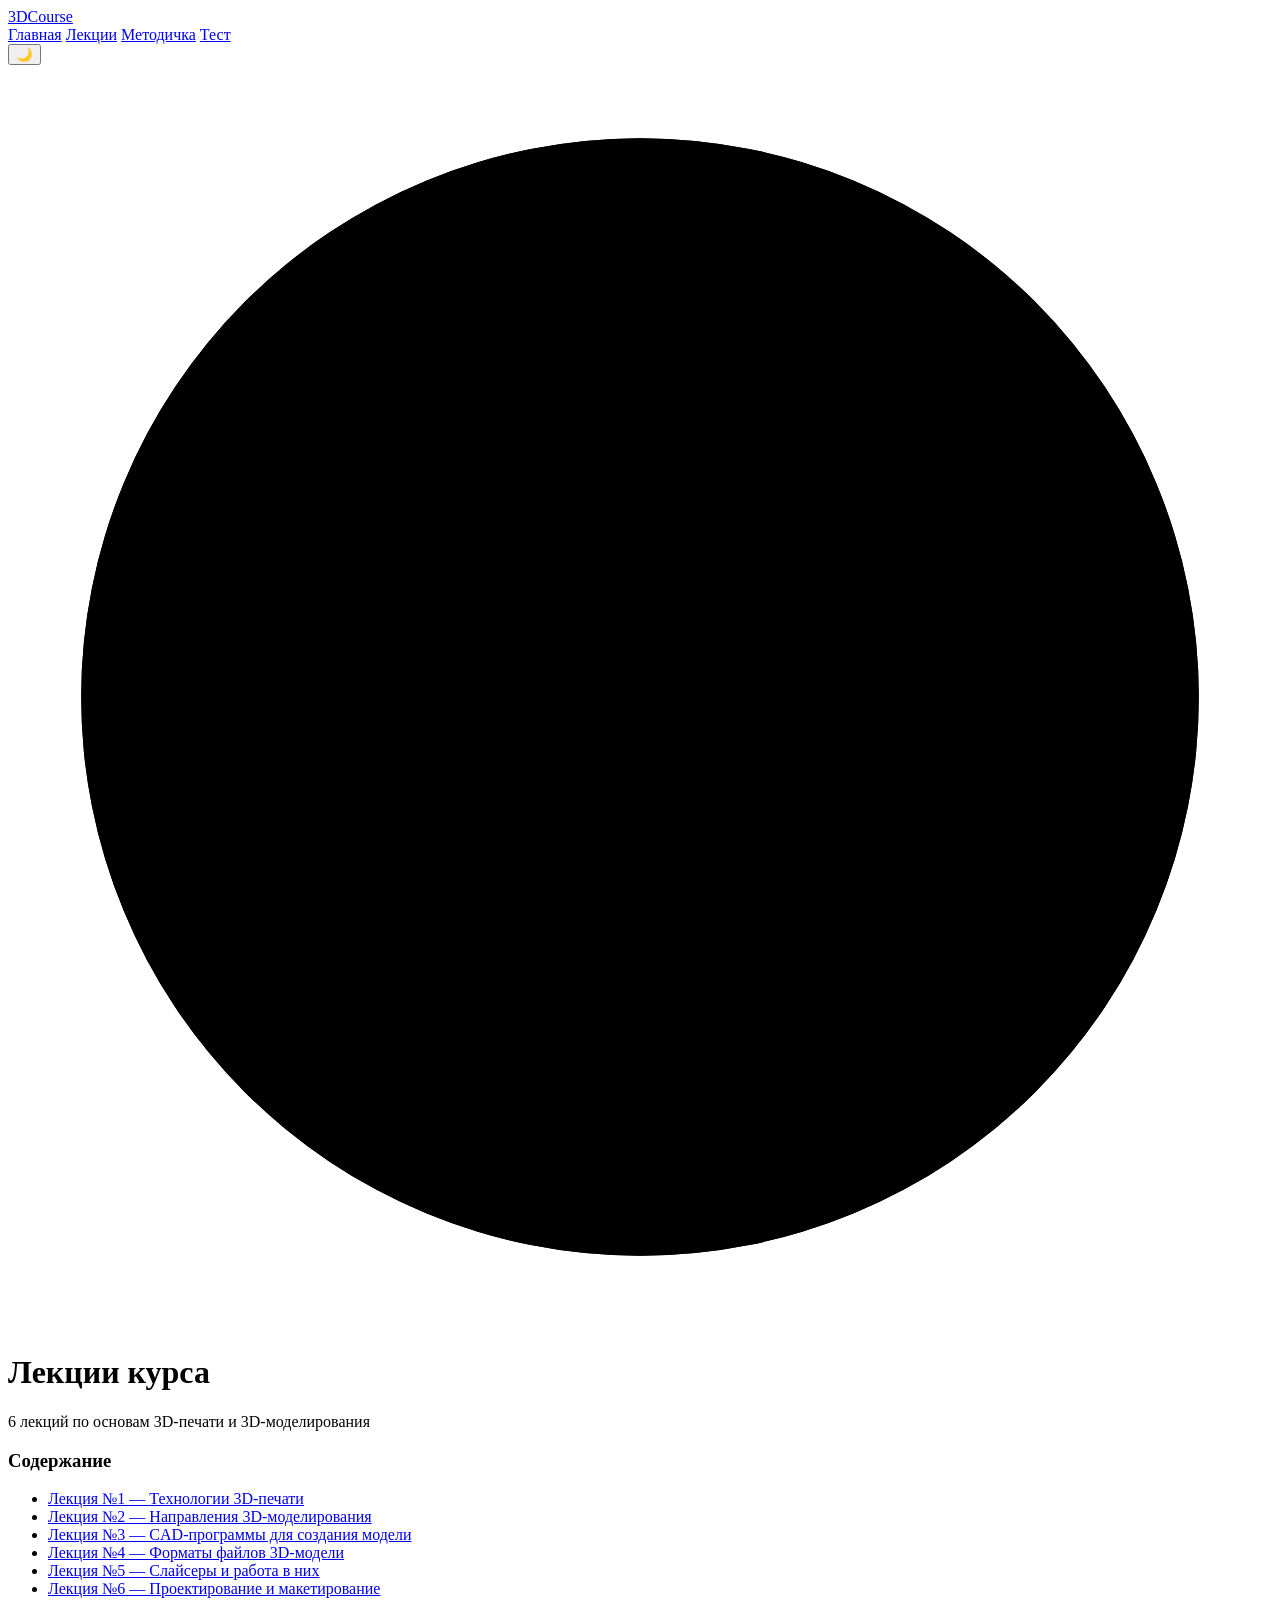
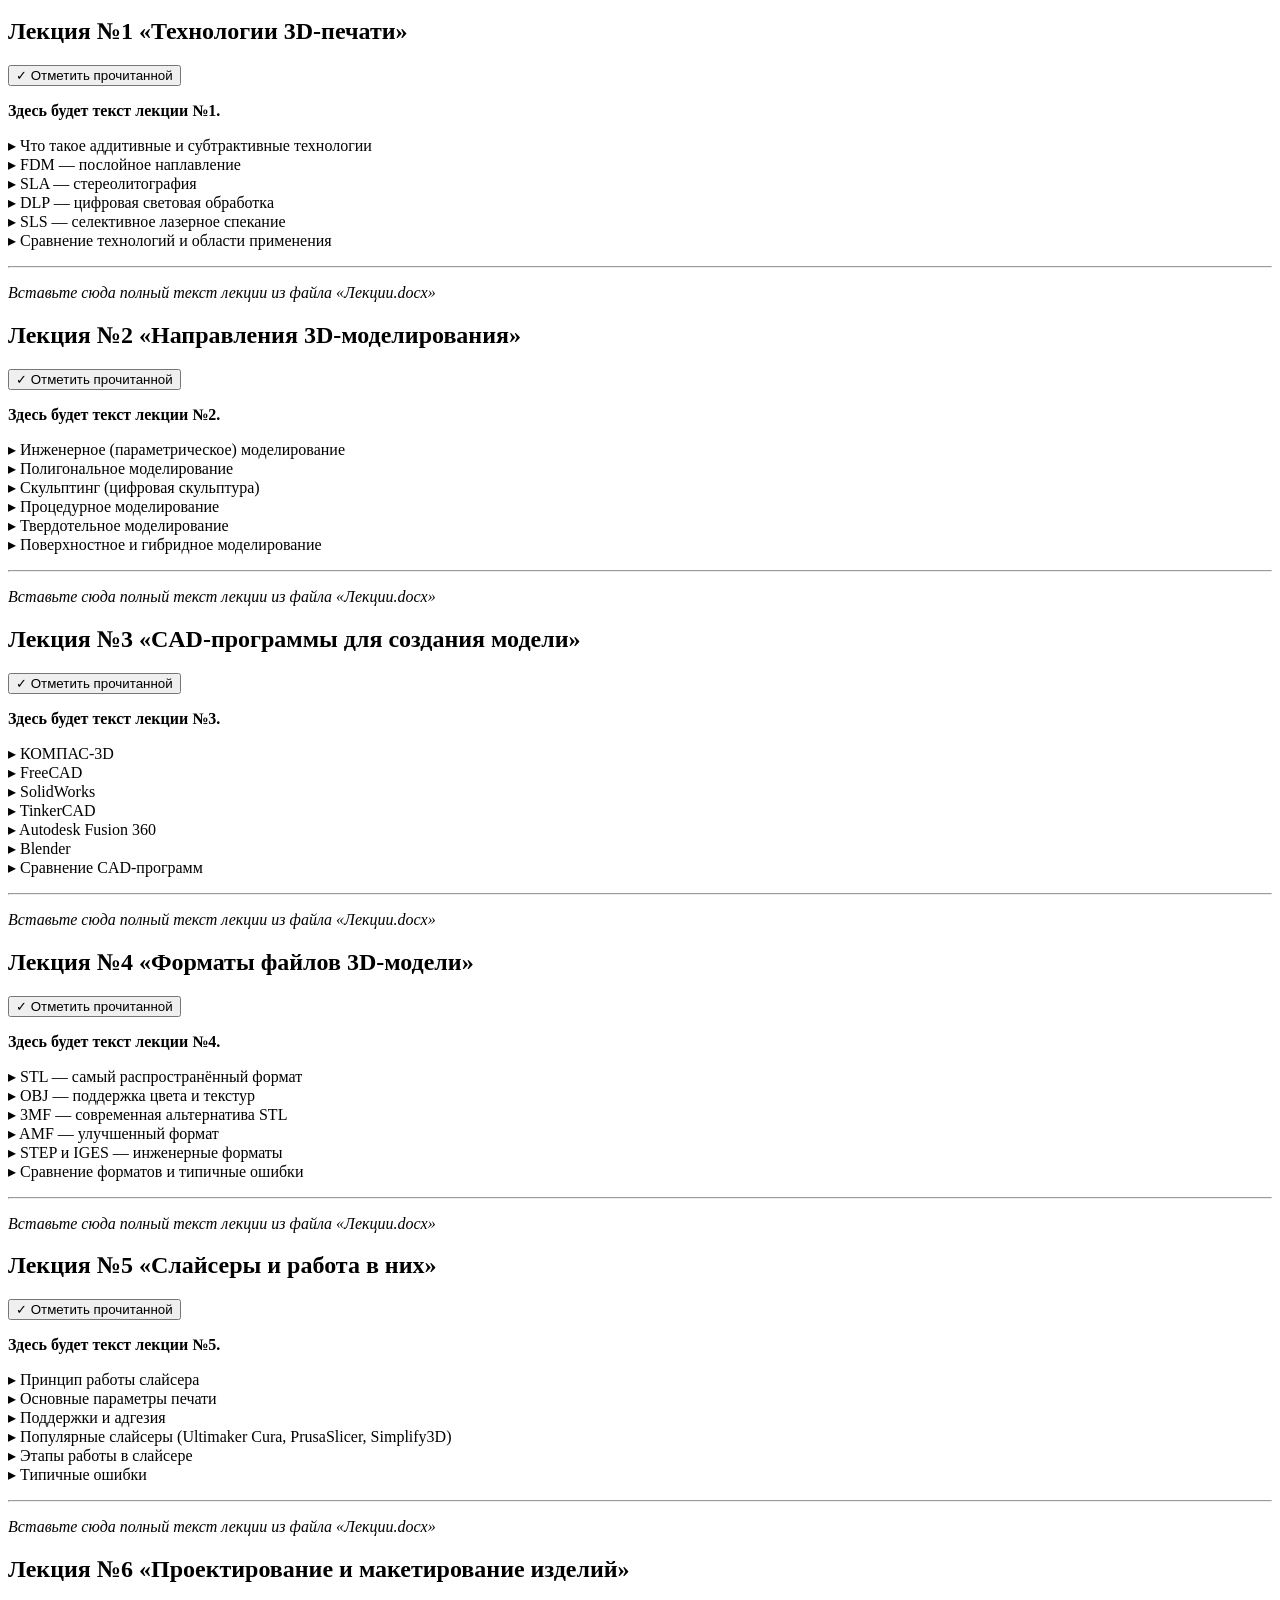
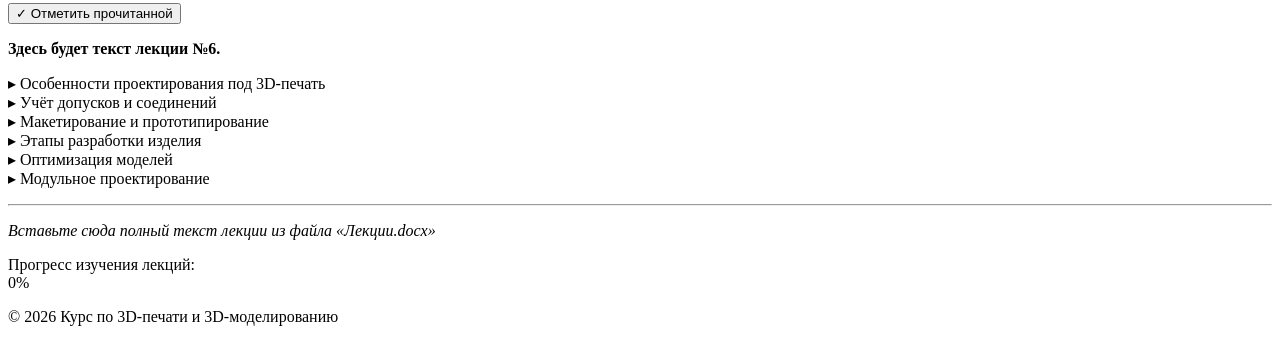
==== lectures.html @ c942a323 "Add files via upload" ====
<!DOCTYPE html>
<html lang="ru">
<head>
    <meta charset="UTF-8">
    <meta name="viewport" content="width=device-width, initial-scale=1.0">
    <title>Лекции | 3D-печать и моделирование</title>
    <link rel="stylesheet" href="css/style.css">
    <link href="https://fonts.googleapis.com/css2?family=Inter:opsz,wght@14..32,300;14..32,400;14..32,500;14..32,600;14..32,700&display=swap" rel="stylesheet">
</head>
<body>
    <nav class="navbar">
        <div class="nav-container">
            <a href="index.html" class="logo">3D<span>Course</span></a>
            <div class="nav-links">
                <a href="index.html">Главная</a>
                <a href="lectures.html" class="active">Лекции</a>
                <a href="methodology.html">Методичка</a>
                <a href="test.html">Тест</a>
            </div>
            <div class="nav-actions">
                <button class="theme-toggle" id="themeToggle">🌙</button>
                <div class="progress-circle" id="progressCircle" title="Прогресс курса">
                    <svg viewBox="0 0 36 36">
                        <path class="progress-bg" d="M18 2.0845 a 15.9155 15.9155 0 0 1 0 31.831 a 15.9155 15.9155 0 0 1 0 -31.831" />
                        <path class="progress-fill" id="progressFill" d="M18 2.0845 a 15.9155 15.9155 0 0 1 0 31.831 a 15.9155 15.9155 0 0 1 0 -31.831" />
                        <text id="progressText" x="18" y="20.5" text-anchor="middle">0%</text>
                    </svg>
                </div>
            </div>
        </div>
    </nav>

    <main>
        <div class="page-header">
            <h1>Лекции курса</h1>
            <p>6 лекций по основам 3D-печати и 3D-моделирования</p>
        </div>

        <div class="lectures-toc">
            <h3>Содержание</h3>
            <ul>
                <li><a href="#lecture1">Лекция №1 — Технологии 3D-печати</a></li>
                <li><a href="#lecture2">Лекция №2 — Направления 3D-моделирования</a></li>
                <li><a href="#lecture3">Лекция №3 — CAD-программы для создания модели</a></li>
                <li><a href="#lecture4">Лекция №4 — Форматы файлов 3D-модели</a></li>
                <li><a href="#lecture5">Лекция №5 — Слайсеры и работа в них</a></li>
                <li><a href="#lecture6">Лекция №6 — Проектирование и макетирование</a></li>
            </ul>
        </div>

        <div class="lectures-container">
            <!-- Лекция 1 -->
            <article id="lecture1" class="lecture-card" data-lecture="1">
                <div class="lecture-header">
                    <h2>Лекция №1 «Технологии 3D-печати»</h2>
                    <button class="mark-read-btn" data-lecture="1">✓ Отметить прочитанной</button>
                </div>
                <div class="lecture-content">
                    <div class="placeholder-content">
                        <p><strong>Здесь будет текст лекции №1.</strong></p>
                        <p>▸ Что такое аддитивные и субтрактивные технологии<br>
                        ▸ FDM — послойное наплавление<br>
                        ▸ SLA — стереолитография<br>
                        ▸ DLP — цифровая световая обработка<br>
                        ▸ SLS — селективное лазерное спекание<br>
                        ▸ Сравнение технологий и области применения</p>
                        <hr>
                        <p><em>Вставьте сюда полный текст лекции из файла «Лекции.docx»</em></p>
                    </div>
                </div>
            </article>

            <!-- Лекция 2 -->
            <article id="lecture2" class="lecture-card" data-lecture="2">
                <div class="lecture-header">
                    <h2>Лекция №2 «Направления 3D-моделирования»</h2>
                    <button class="mark-read-btn" data-lecture="2">✓ Отметить прочитанной</button>
                </div>
                <div class="lecture-content">
                    <div class="placeholder-content">
                        <p><strong>Здесь будет текст лекции №2.</strong></p>
                        <p>▸ Инженерное (параметрическое) моделирование<br>
                        ▸ Полигональное моделирование<br>
                        ▸ Скульптинг (цифровая скульптура)<br>
                        ▸ Процедурное моделирование<br>
                        ▸ Твердотельное моделирование<br>
                        ▸ Поверхностное и гибридное моделирование</p>
                        <hr>
                        <p><em>Вставьте сюда полный текст лекции из файла «Лекции.docx»</em></p>
                    </div>
                </div>
            </article>

            <!-- Лекция 3 -->
            <article id="lecture3" class="lecture-card" data-lecture="3">
                <div class="lecture-header">
                    <h2>Лекция №3 «CAD-программы для создания модели»</h2>
                    <button class="mark-read-btn" data-lecture="3">✓ Отметить прочитанной</button>
                </div>
                <div class="lecture-content">
                    <div class="placeholder-content">
                        <p><strong>Здесь будет текст лекции №3.</strong></p>
                        <p>▸ КОМПАС-3D<br>
                        ▸ FreeCAD<br>
                        ▸ SolidWorks<br>
                        ▸ TinkerCAD<br>
                        ▸ Autodesk Fusion 360<br>
                        ▸ Blender<br>
                        ▸ Сравнение CAD-программ</p>
                        <hr>
                        <p><em>Вставьте сюда полный текст лекции из файла «Лекции.docx»</em></p>
                    </div>
                </div>
            </article>

            <!-- Лекция 4 -->
            <article id="lecture4" class="lecture-card" data-lecture="4">
                <div class="lecture-header">
                    <h2>Лекция №4 «Форматы файлов 3D-модели»</h2>
                    <button class="mark-read-btn" data-lecture="4">✓ Отметить прочитанной</button>
                </div>
                <div class="lecture-content">
                    <div class="placeholder-content">
                        <p><strong>Здесь будет текст лекции №4.</strong></p>
                        <p>▸ STL — самый распространённый формат<br>
                        ▸ OBJ — поддержка цвета и текстур<br>
                        ▸ 3MF — современная альтернатива STL<br>
                        ▸ AMF — улучшенный формат<br>
                        ▸ STEP и IGES — инженерные форматы<br>
                        ▸ Сравнение форматов и типичные ошибки</p>
                        <hr>
                        <p><em>Вставьте сюда полный текст лекции из файла «Лекции.docx»</em></p>
                    </div>
                </div>
            </article>

            <!-- Лекция 5 -->
            <article id="lecture5" class="lecture-card" data-lecture="5">
                <div class="lecture-header">
                    <h2>Лекция №5 «Слайсеры и работа в них»</h2>
                    <button class="mark-read-btn" data-lecture="5">✓ Отметить прочитанной</button>
                </div>
                <div class="lecture-content">
                    <div class="placeholder-content">
                        <p><strong>Здесь будет текст лекции №5.</strong></p>
                        <p>▸ Принцип работы слайсера<br>
                        ▸ Основные параметры печати<br>
                        ▸ Поддержки и адгезия<br>
                        ▸ Популярные слайсеры (Ultimaker Cura, PrusaSlicer, Simplify3D)<br>
                        ▸ Этапы работы в слайсере<br>
                        ▸ Типичные ошибки</p>
                        <hr>
                        <p><em>Вставьте сюда полный текст лекции из файла «Лекции.docx»</em></p>
                    </div>
                </div>
            </article>

            <!-- Лекция 6 -->
            <article id="lecture6" class="lecture-card" data-lecture="6">
                <div class="lecture-header">
                    <h2>Лекция №6 «Проектирование и макетирование изделий»</h2>
                    <button class="mark-read-btn" data-lecture="6">✓ Отметить прочитанной</button>
                </div>
                <div class="lecture-content">
                    <div class="placeholder-content">
                        <p><strong>Здесь будет текст лекции №6.</strong></p>
                        <p>▸ Особенности проектирования под 3D-печать<br>
                        ▸ Учёт допусков и соединений<br>
                        ▸ Макетирование и прототипирование<br>
                        ▸ Этапы разработки изделия<br>
                        ▸ Оптимизация моделей<br>
                        ▸ Модульное проектирование</p>
                        <hr>
                        <p><em>Вставьте сюда полный текст лекции из файла «Лекции.docx»</em></p>
                    </div>
                </div>
            </article>
        </div>

        <div class="progress-bar-container">
            <div class="progress-bar-label">Прогресс изучения лекций:</div>
            <div class="progress-bar">
                <div class="progress-bar-fill" id="lecturesProgressFill"></div>
            </div>
            <div class="progress-bar-percent" id="lecturesProgressPercent">0%</div>
        </div>
    </main>

    <footer>
        <p>© 2026 Курс по 3D-печати и 3D-моделированию</p>
    </footer>

    <script src="data/course-data.js"></script>
    <script src="js/main.js"></script>
</body>
</html>
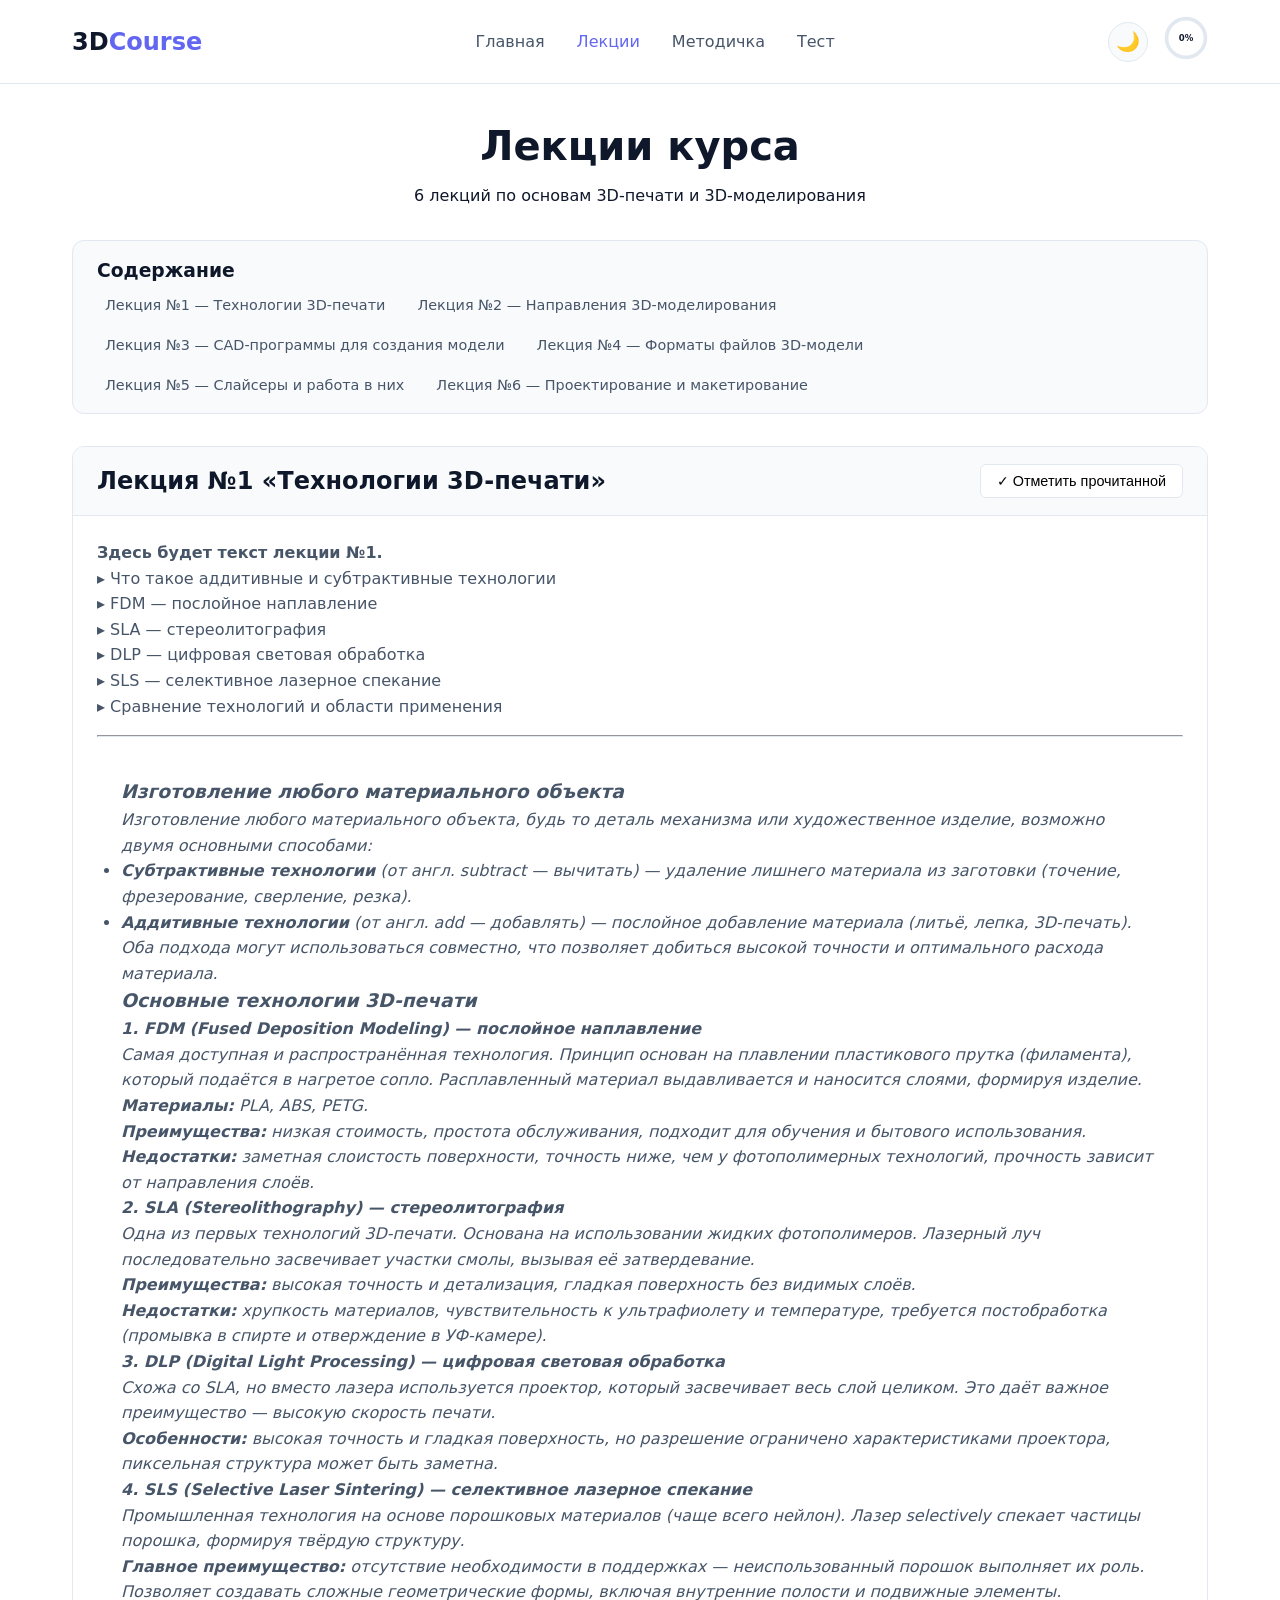
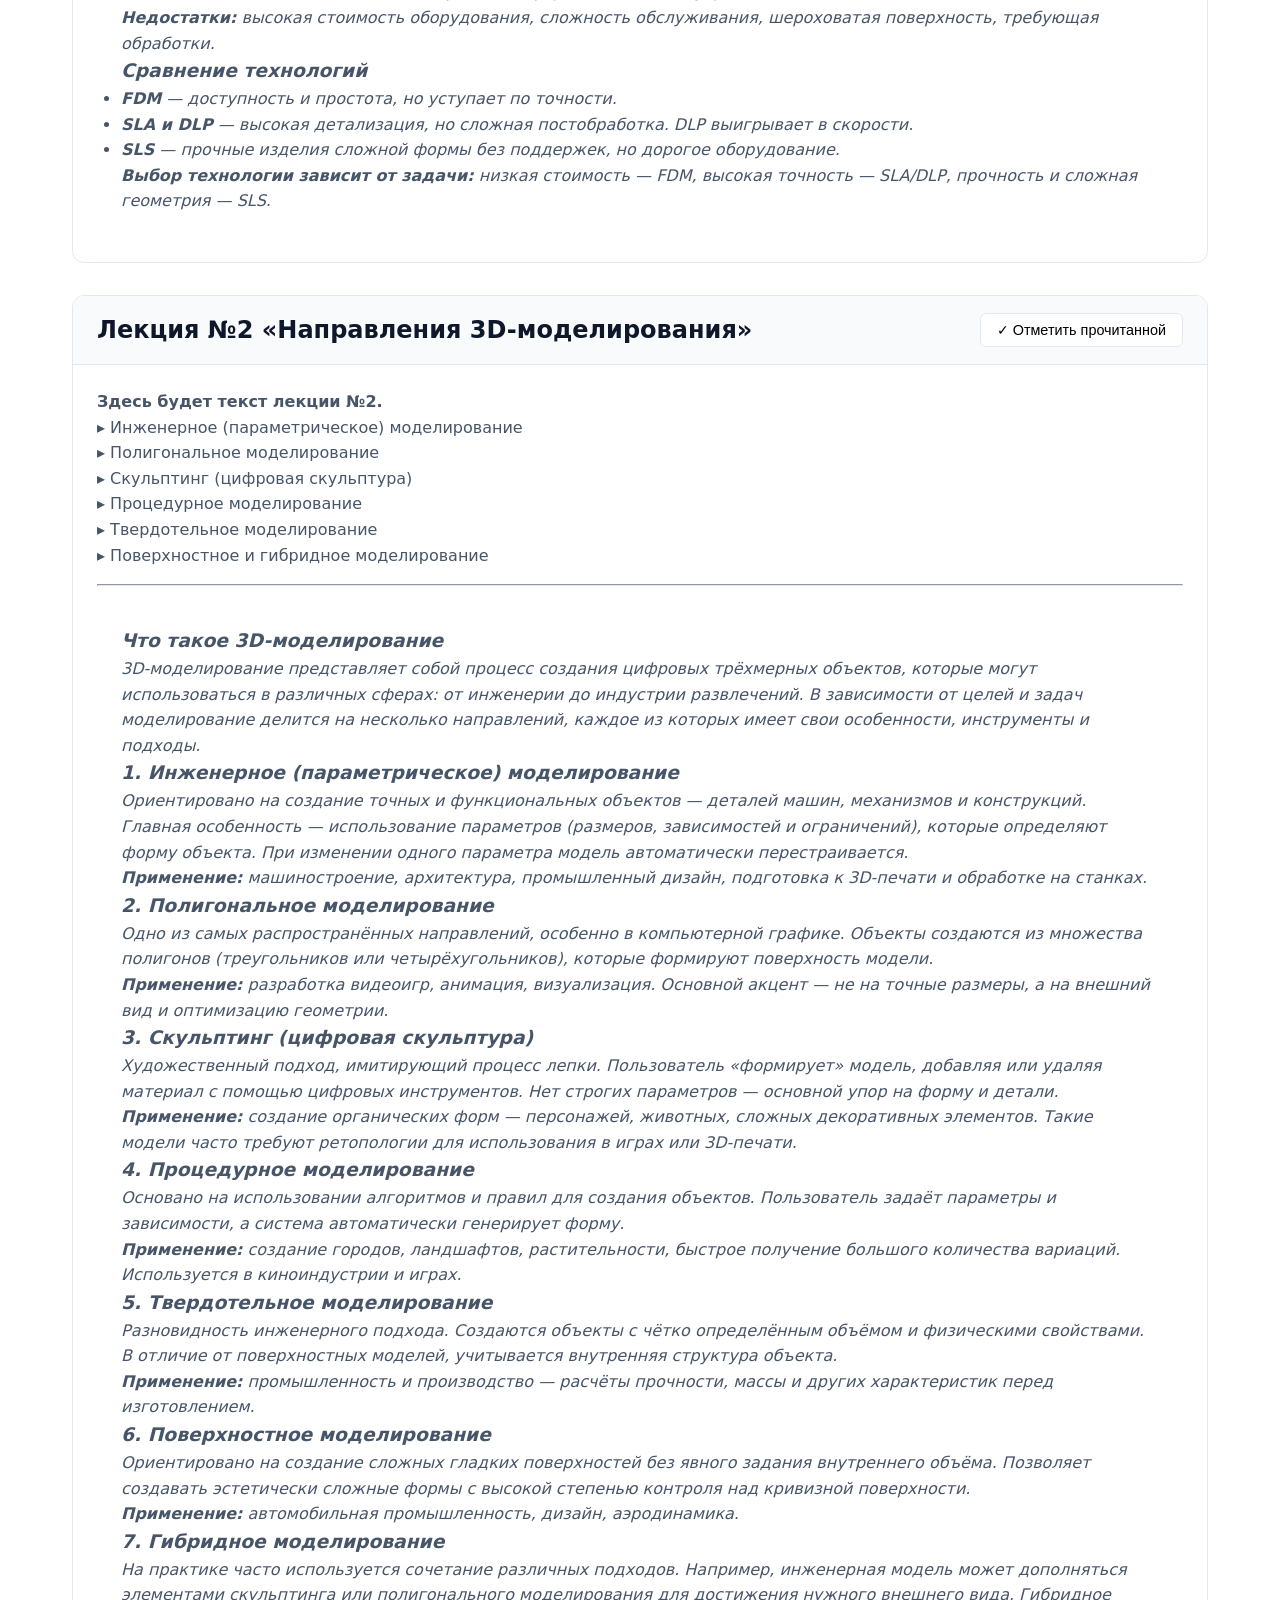
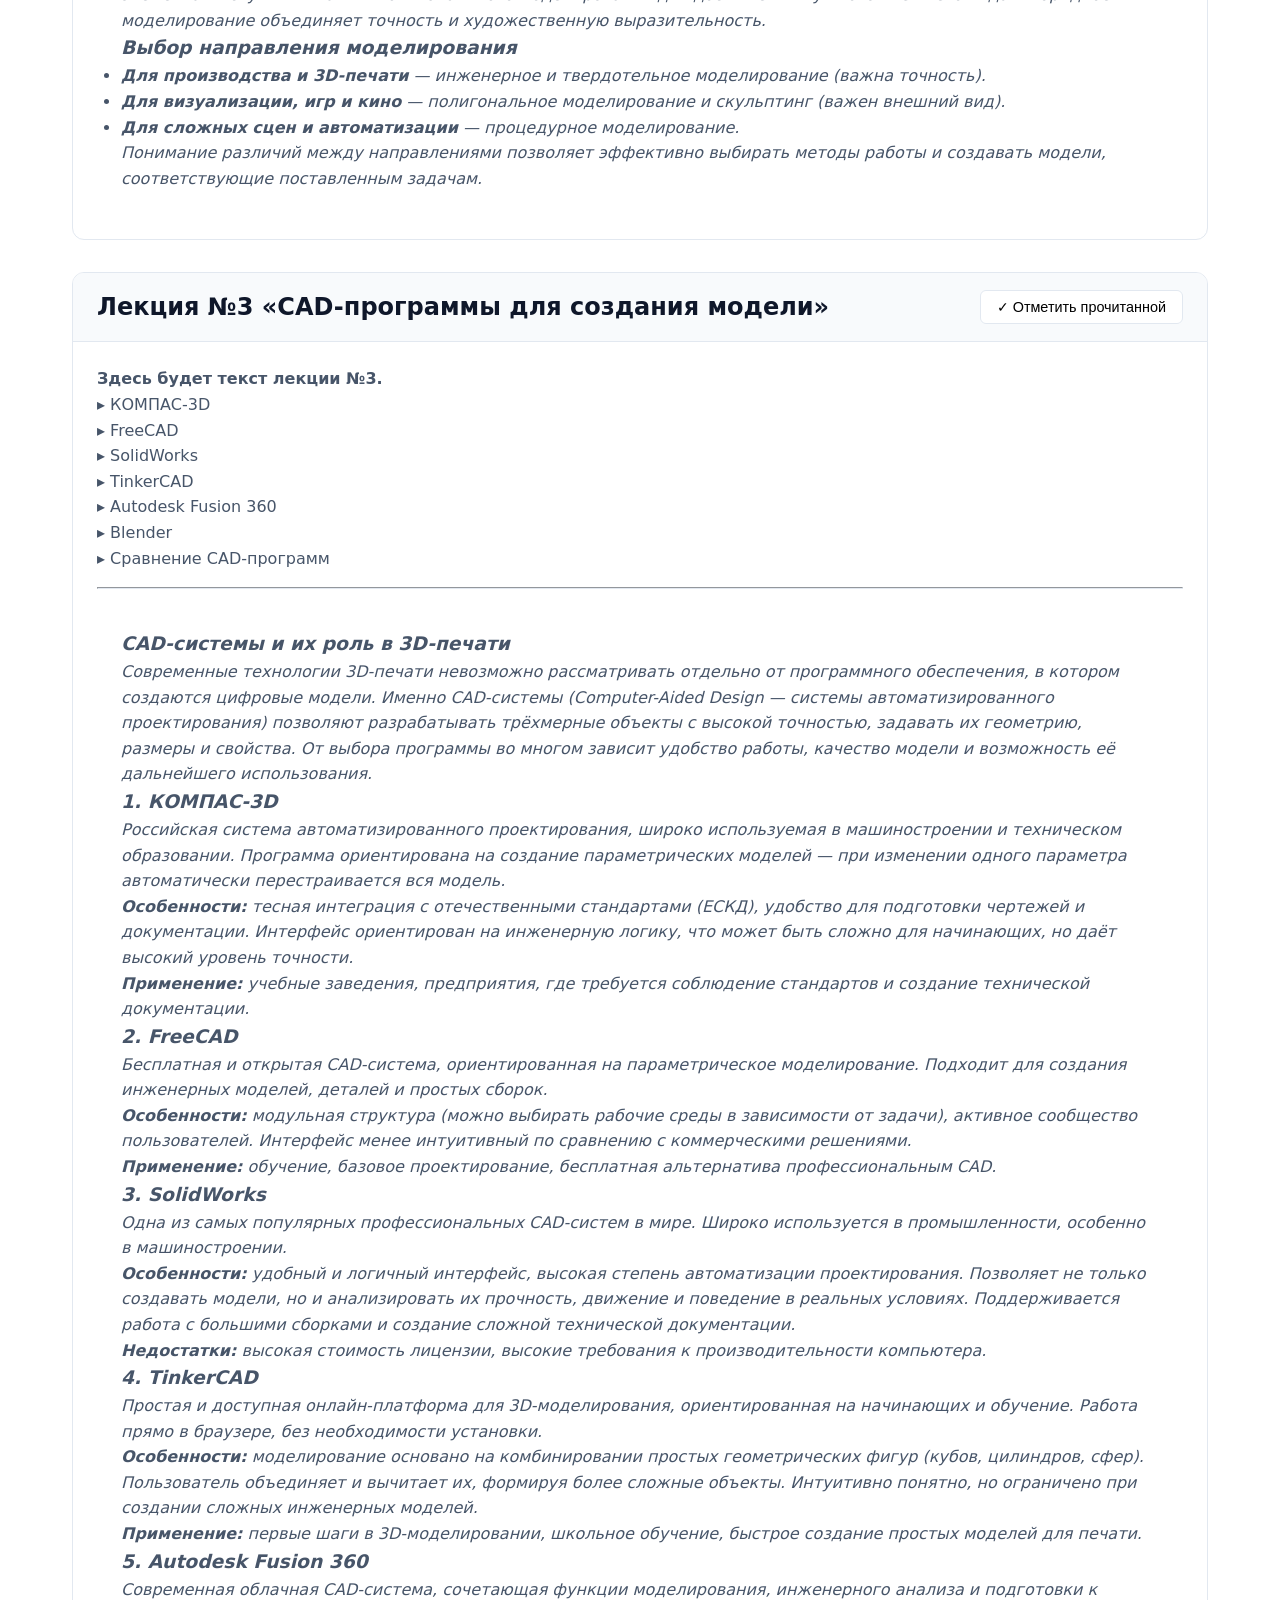
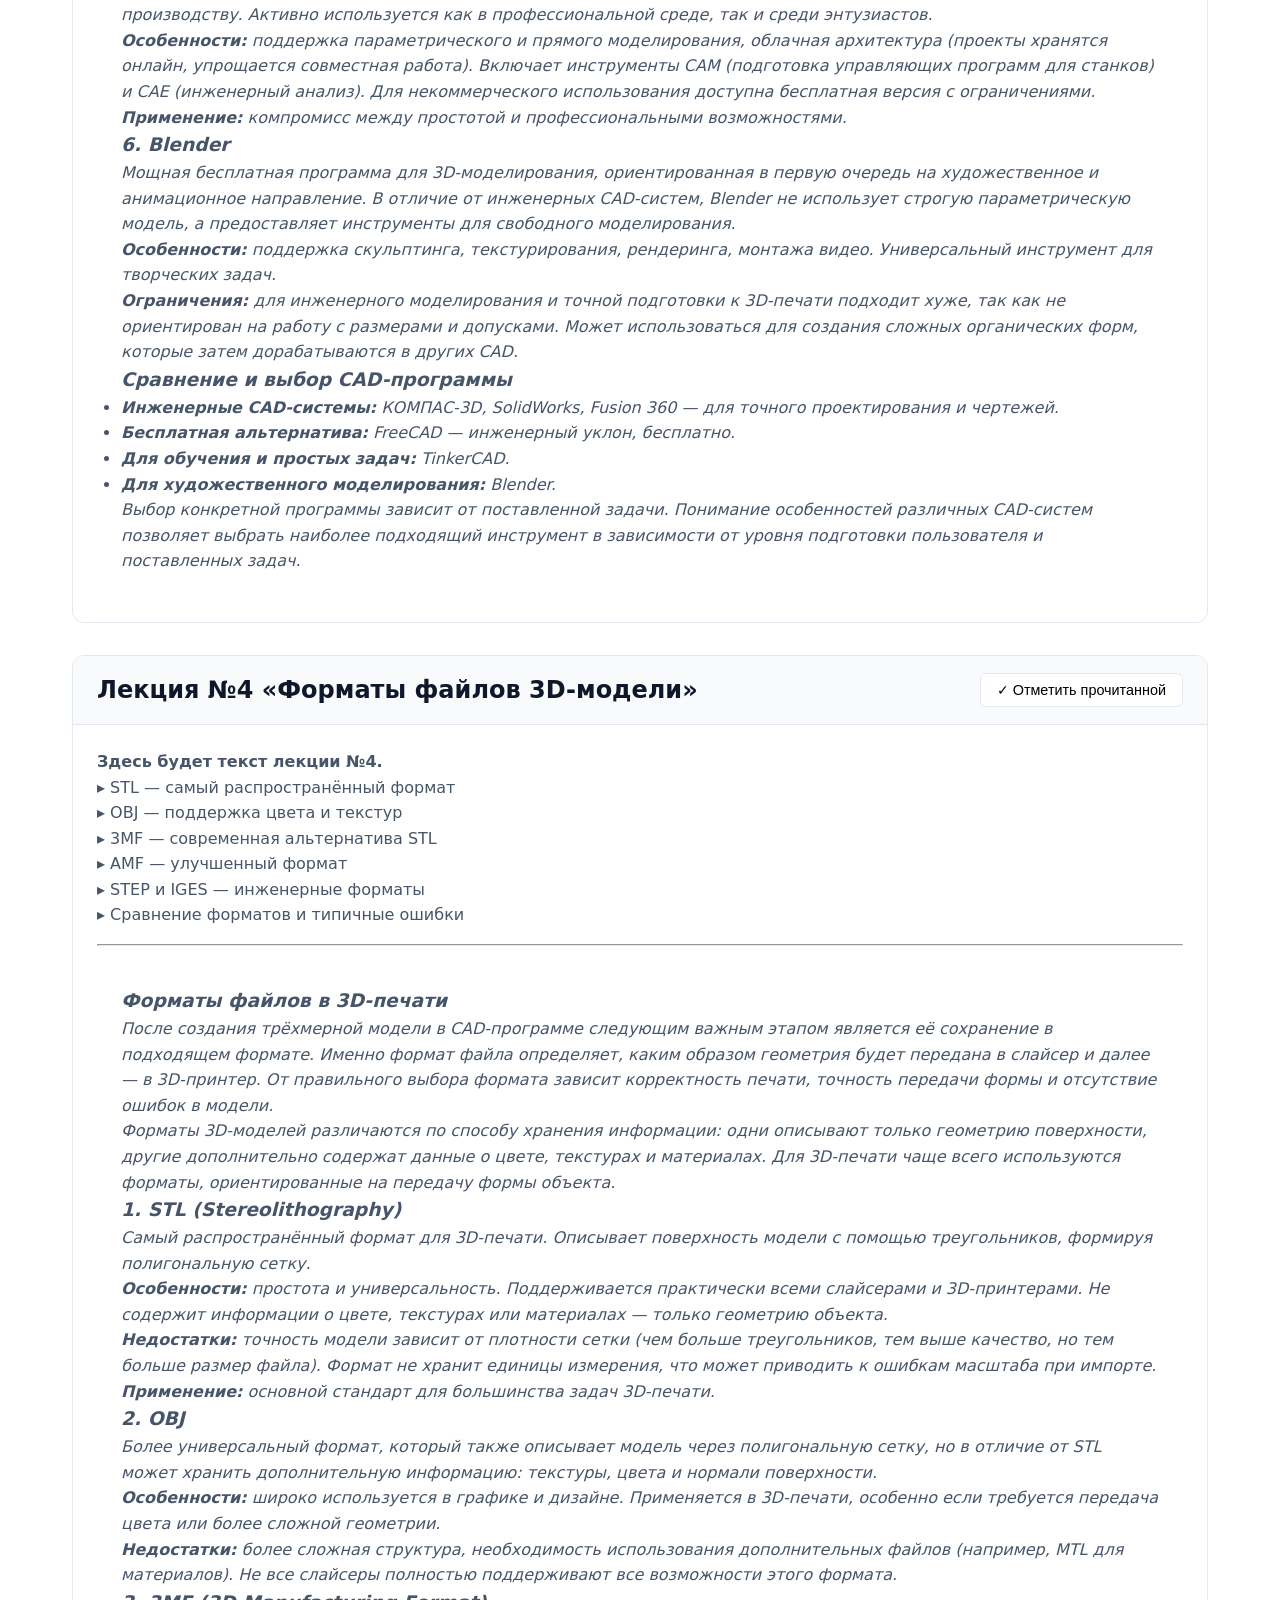
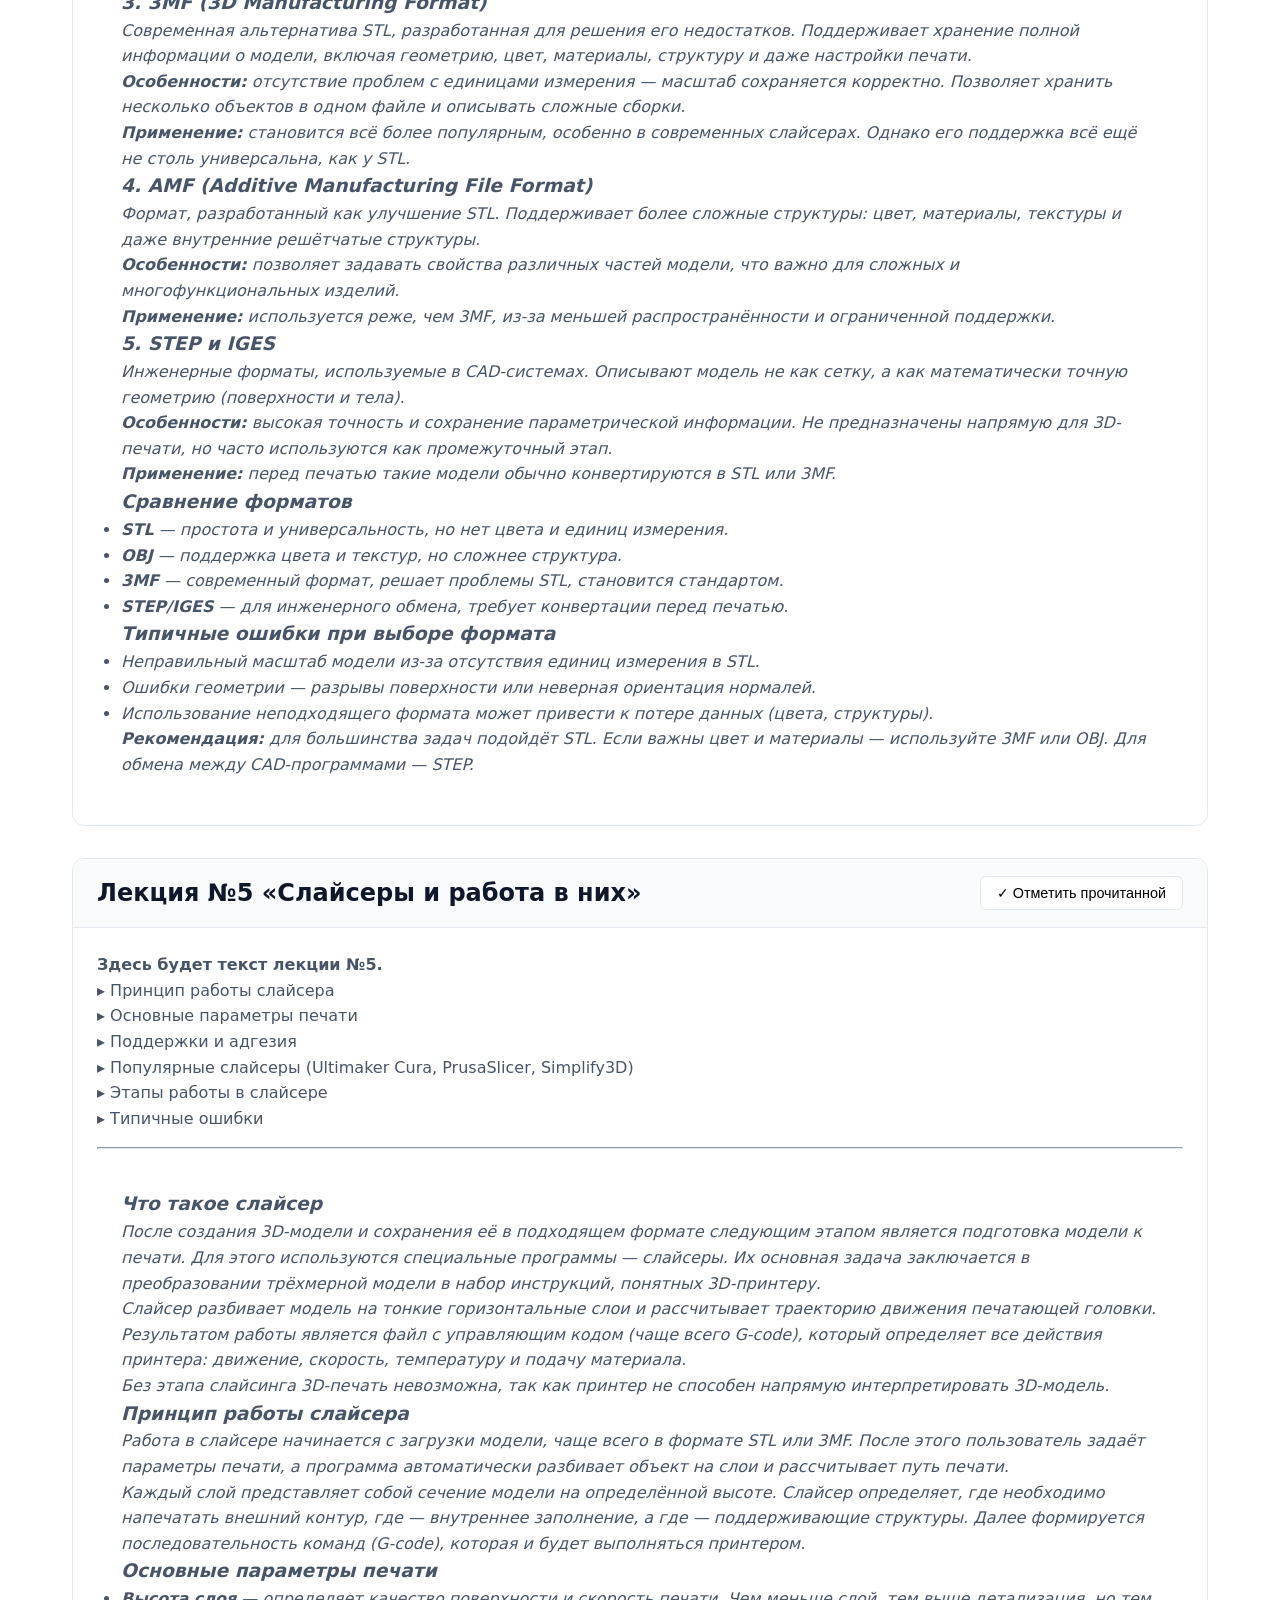
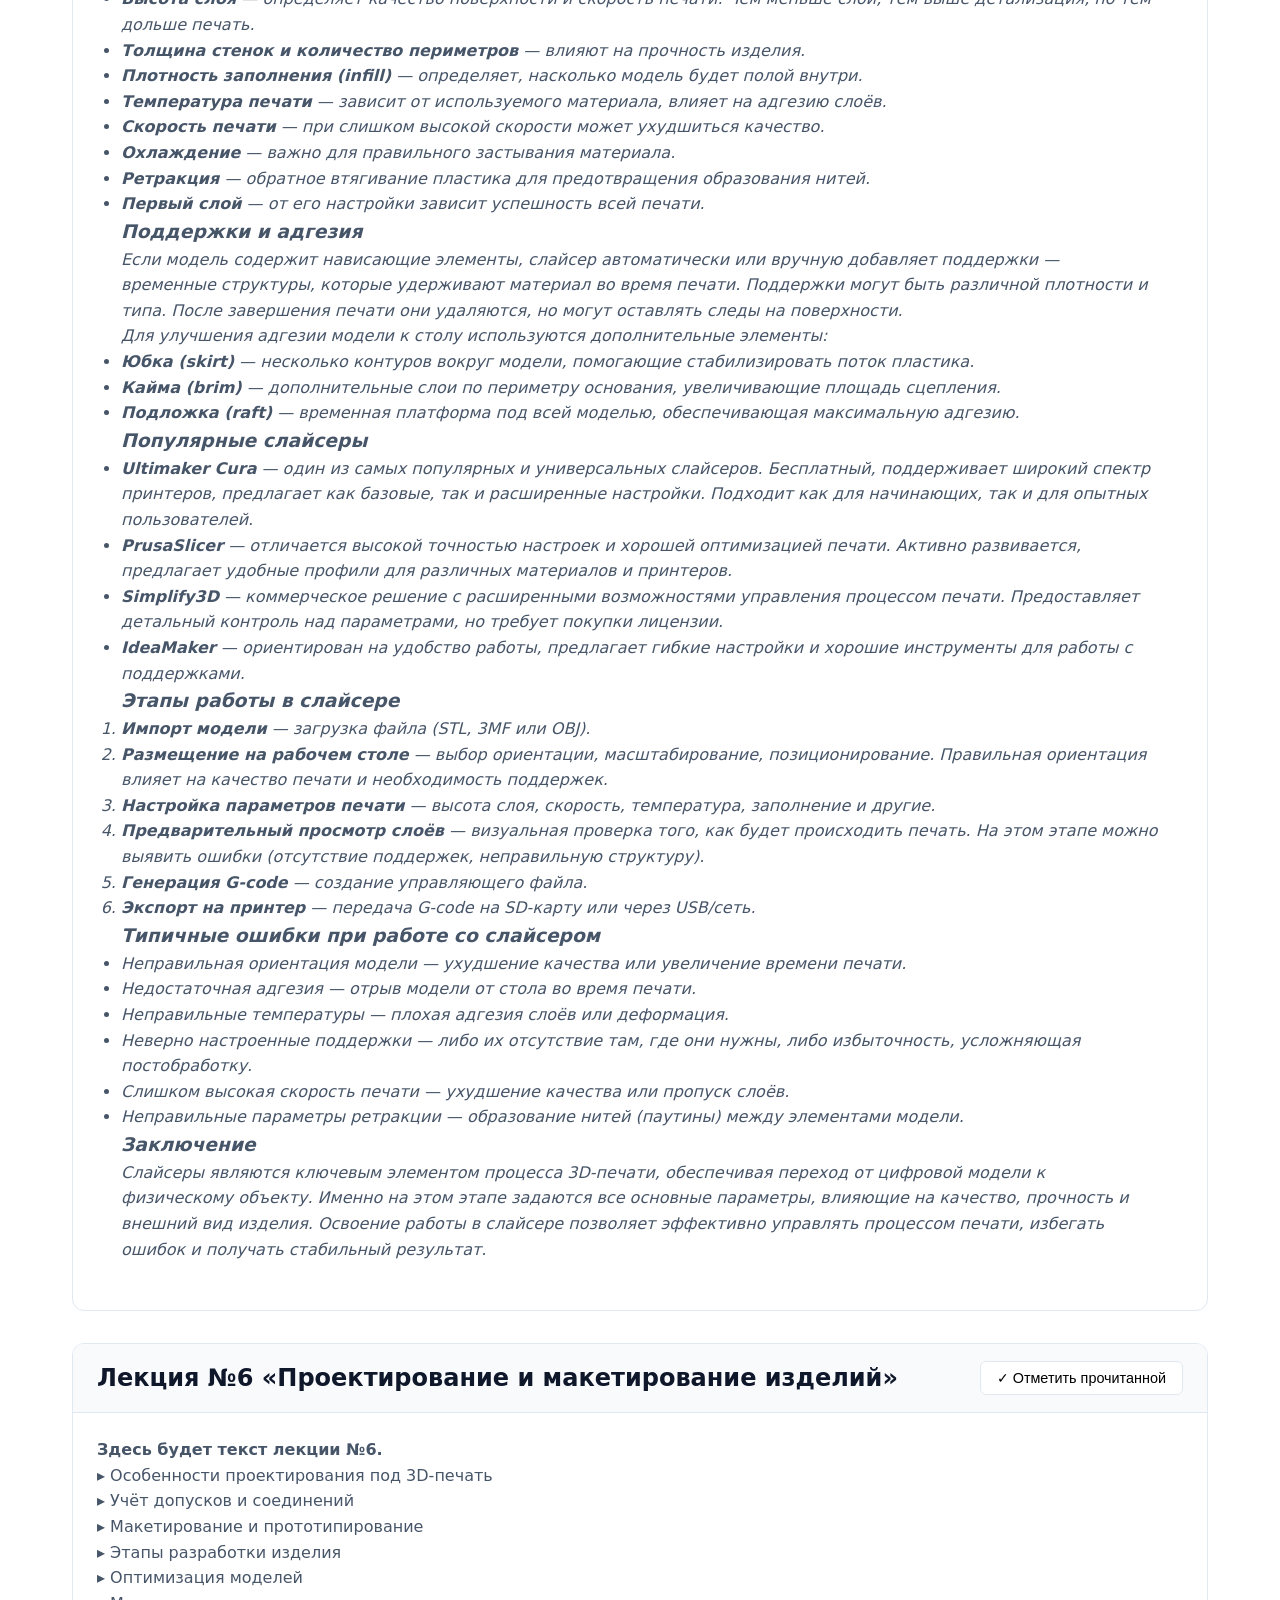
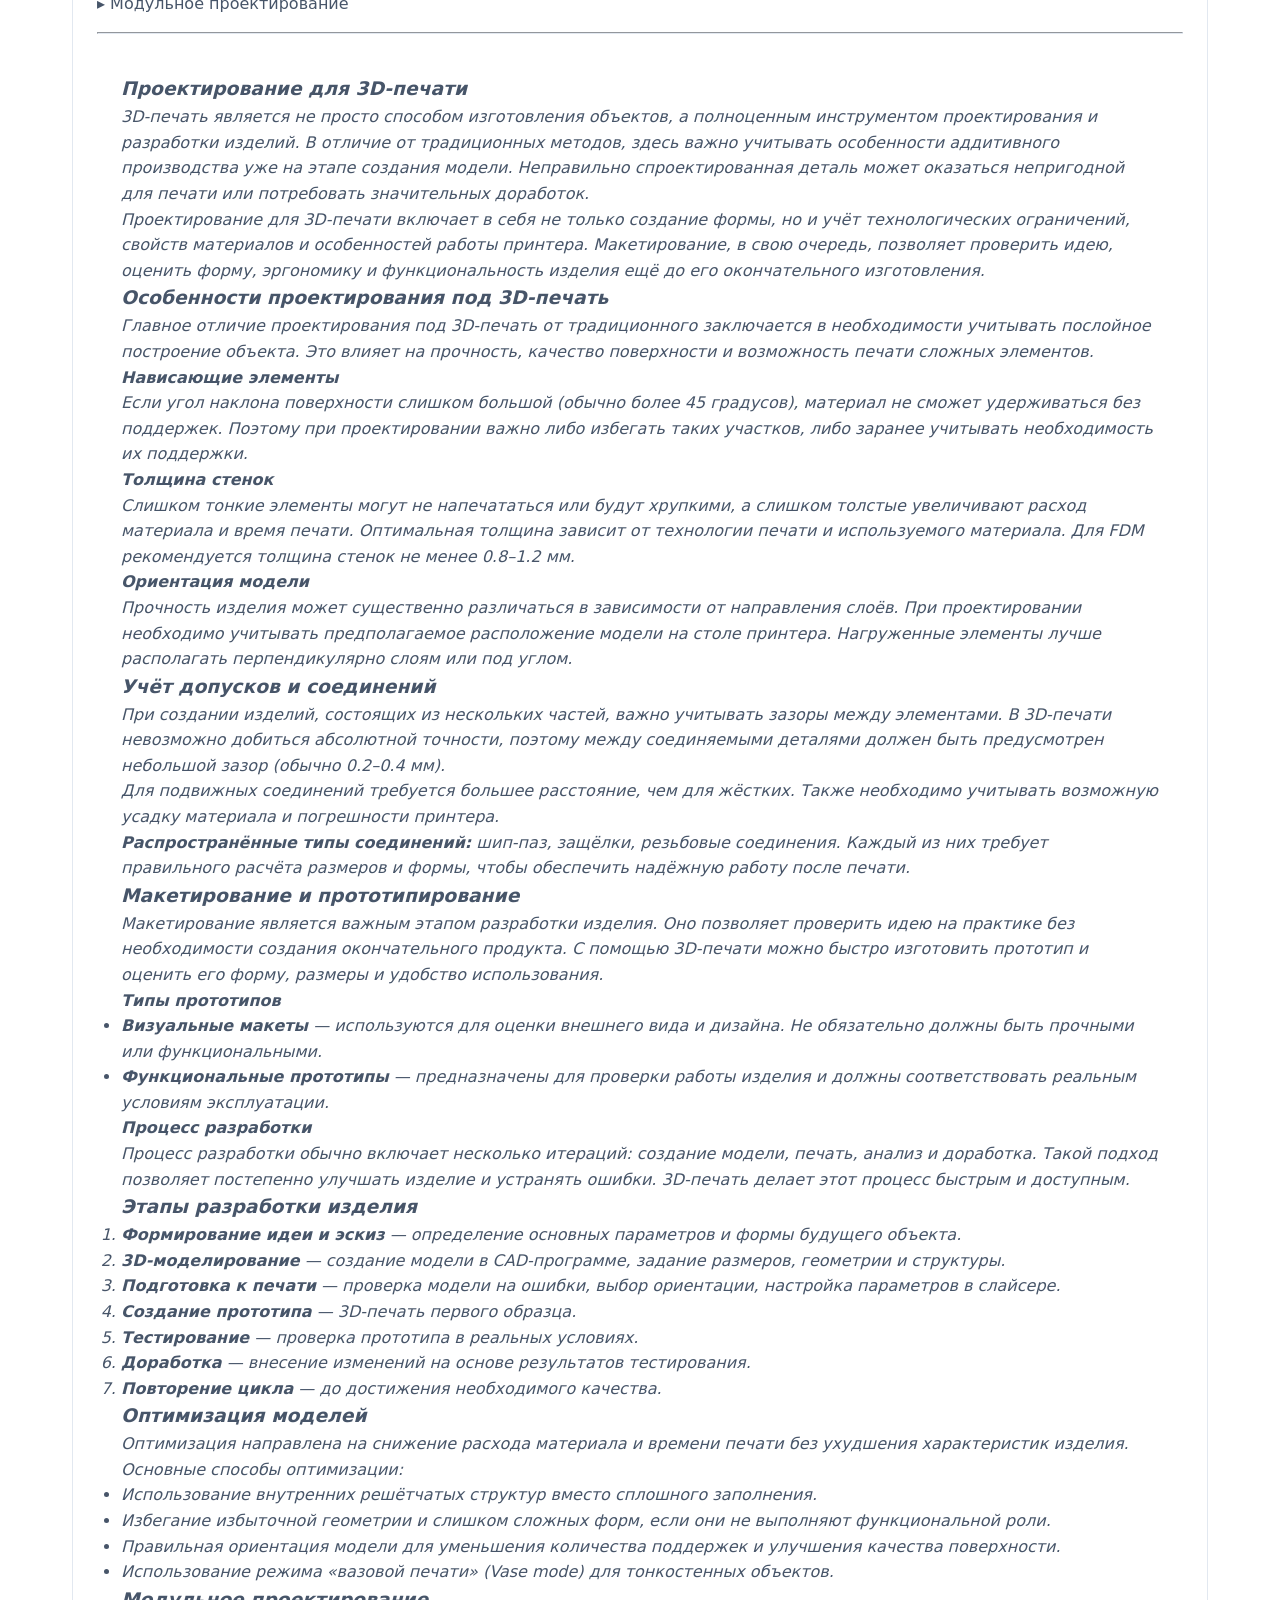
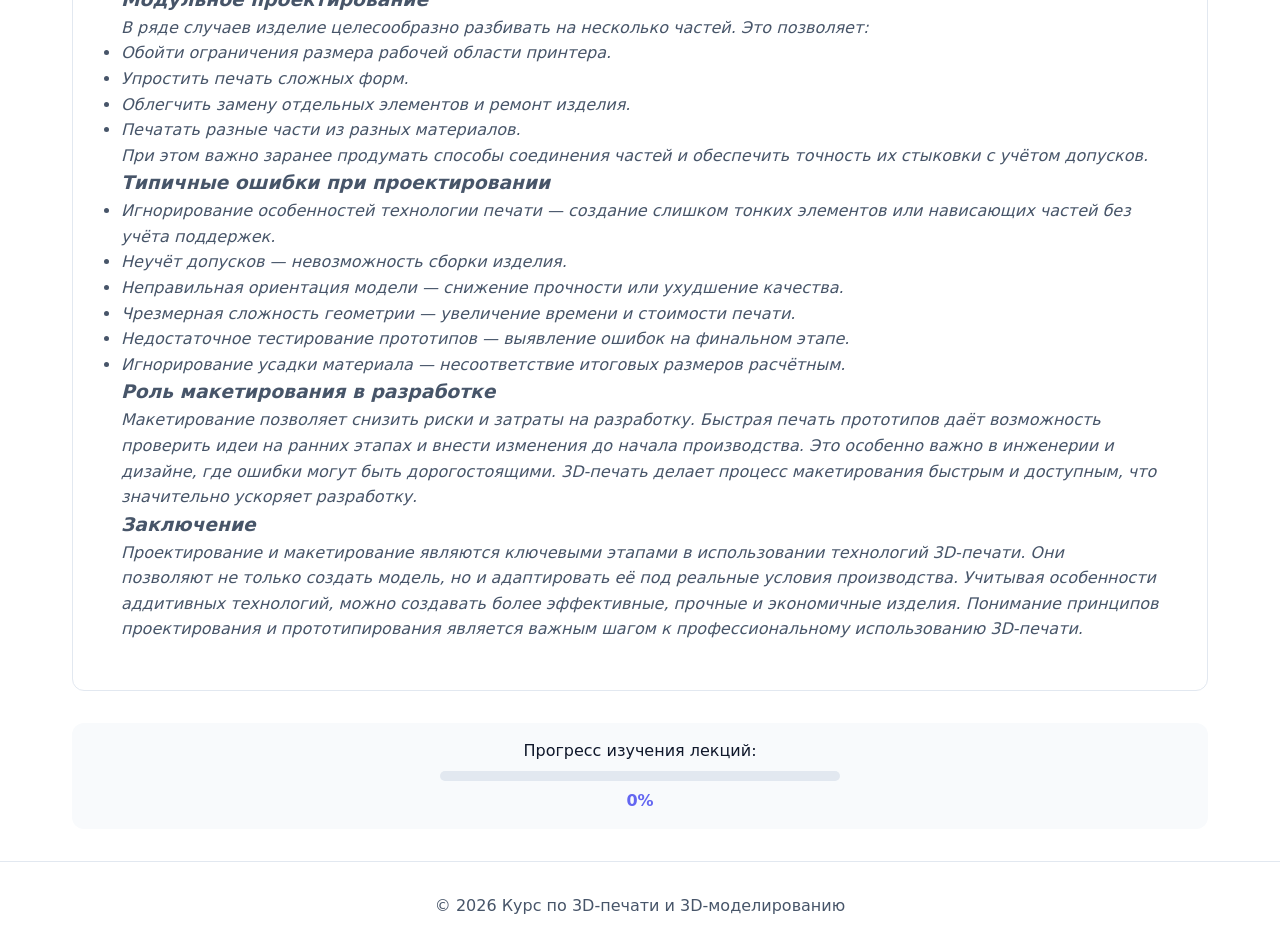
==== commit 1f859d1c: "Add files via upload" ====
--- a/lectures.html
+++ b/lectures.html
@@ -65,7 +65,47 @@
                         ▸ SLS — селективное лазерное спекание<br>
                         ▸ Сравнение технологий и области применения</p>
                         <hr>
-                        <p><em>Вставьте сюда полный текст лекции из файла «Лекции.docx»</em></p>
+                        <p><em>
+                            <div class="lecture-content">
+    <h3>Изготовление любого материального объекта</h3>
+    <p>Изготовление любого материального объекта, будь то деталь механизма или художественное изделие, возможно двумя основными способами:</p>
+    <ul>
+        <li><strong>Субтрактивные технологии</strong> (от англ. subtract — вычитать) — удаление лишнего материала из заготовки (точение, фрезерование, сверление, резка).</li>
+        <li><strong>Аддитивные технологии</strong> (от англ. add — добавлять) — послойное добавление материала (литьё, лепка, 3D-печать).</li>
+    </ul>
+    <p>Оба подхода могут использоваться совместно, что позволяет добиться высокой точности и оптимального расхода материала.</p>
+
+    <h3>Основные технологии 3D-печати</h3>
+
+    <h4>1. FDM (Fused Deposition Modeling) — послойное наплавление</h4>
+    <p>Самая доступная и распространённая технология. Принцип основан на плавлении пластикового прутка (филамента), который подаётся в нагретое сопло. Расплавленный материал выдавливается и наносится слоями, формируя изделие.</p>
+    <p><strong>Материалы:</strong> PLA, ABS, PETG.</p>
+    <p><strong>Преимущества:</strong> низкая стоимость, простота обслуживания, подходит для обучения и бытового использования.</p>
+    <p><strong>Недостатки:</strong> заметная слоистость поверхности, точность ниже, чем у фотополимерных технологий, прочность зависит от направления слоёв.</p>
+
+    <h4>2. SLA (Stereolithography) — стереолитография</h4>
+    <p>Одна из первых технологий 3D-печати. Основана на использовании жидких фотополимеров. Лазерный луч последовательно засвечивает участки смолы, вызывая её затвердевание.</p>
+    <p><strong>Преимущества:</strong> высокая точность и детализация, гладкая поверхность без видимых слоёв.</p>
+    <p><strong>Недостатки:</strong> хрупкость материалов, чувствительность к ультрафиолету и температуре, требуется постобработка (промывка в спирте и отверждение в УФ-камере).</p>
+
+    <h4>3. DLP (Digital Light Processing) — цифровая световая обработка</h4>
+    <p>Схожа со SLA, но вместо лазера используется проектор, который засвечивает весь слой целиком. Это даёт важное преимущество — высокую скорость печати.</p>
+    <p><strong>Особенности:</strong> высокая точность и гладкая поверхность, но разрешение ограничено характеристиками проектора, пиксельная структура может быть заметна.</p>
+
+    <h4>4. SLS (Selective Laser Sintering) — селективное лазерное спекание</h4>
+    <p>Промышленная технология на основе порошковых материалов (чаще всего нейлон). Лазер selectively спекает частицы порошка, формируя твёрдую структуру.</p>
+    <p><strong>Главное преимущество:</strong> отсутствие необходимости в поддержках — неиспользованный порошок выполняет их роль. Позволяет создавать сложные геометрические формы, включая внутренние полости и подвижные элементы.</p>
+    <p><strong>Недостатки:</strong> высокая стоимость оборудования, сложность обслуживания, шероховатая поверхность, требующая обработки.</p>
+
+    <h3>Сравнение технологий</h3>
+    <ul>
+        <li><strong>FDM</strong> — доступность и простота, но уступает по точности.</li>
+        <li><strong>SLA и DLP</strong> — высокая детализация, но сложная постобработка. DLP выигрывает в скорости.</li>
+        <li><strong>SLS</strong> — прочные изделия сложной формы без поддержек, но дорогое оборудование.</li>
+    </ul>
+    <p><strong>Выбор технологии зависит от задачи:</strong> низкая стоимость — FDM, высокая точность — SLA/DLP, прочность и сложная геометрия — SLS.</p>
+</div>
+                        </em></p>
                     </div>
                 </div>
             </article>
@@ -86,7 +126,47 @@
                         ▸ Твердотельное моделирование<br>
                         ▸ Поверхностное и гибридное моделирование</p>
                         <hr>
-                        <p><em>Вставьте сюда полный текст лекции из файла «Лекции.docx»</em></p>
+                        <p><em>
+                            <div class="lecture-content">
+    <h3>Что такое 3D-моделирование</h3>
+    <p>3D-моделирование представляет собой процесс создания цифровых трёхмерных объектов, которые могут использоваться в различных сферах: от инженерии до индустрии развлечений. В зависимости от целей и задач моделирование делится на несколько направлений, каждое из которых имеет свои особенности, инструменты и подходы.</p>
+
+    <h3>1. Инженерное (параметрическое) моделирование</h3>
+    <p>Ориентировано на создание точных и функциональных объектов — деталей машин, механизмов и конструкций. Главная особенность — использование параметров (размеров, зависимостей и ограничений), которые определяют форму объекта. При изменении одного параметра модель автоматически перестраивается.</p>
+    <p><strong>Применение:</strong> машиностроение, архитектура, промышленный дизайн, подготовка к 3D-печати и обработке на станках.</p>
+
+    <h3>2. Полигональное моделирование</h3>
+    <p>Одно из самых распространённых направлений, особенно в компьютерной графике. Объекты создаются из множества полигонов (треугольников или четырёхугольников), которые формируют поверхность модели.</p>
+    <p><strong>Применение:</strong> разработка видеоигр, анимация, визуализация. Основной акцент — не на точные размеры, а на внешний вид и оптимизацию геометрии.</p>
+
+    <h3>3. Скульптинг (цифровая скульптура)</h3>
+    <p>Художественный подход, имитирующий процесс лепки. Пользователь «формирует» модель, добавляя или удаляя материал с помощью цифровых инструментов. Нет строгих параметров — основной упор на форму и детали.</p>
+    <p><strong>Применение:</strong> создание органических форм — персонажей, животных, сложных декоративных элементов. Такие модели часто требуют ретопологии для использования в играх или 3D-печати.</p>
+
+    <h3>4. Процедурное моделирование</h3>
+    <p>Основано на использовании алгоритмов и правил для создания объектов. Пользователь задаёт параметры и зависимости, а система автоматически генерирует форму.</p>
+    <p><strong>Применение:</strong> создание городов, ландшафтов, растительности, быстрое получение большого количества вариаций. Используется в киноиндустрии и играх.</p>
+
+    <h3>5. Твердотельное моделирование</h3>
+    <p>Разновидность инженерного подхода. Создаются объекты с чётко определённым объёмом и физическими свойствами. В отличие от поверхностных моделей, учитывается внутренняя структура объекта.</p>
+    <p><strong>Применение:</strong> промышленность и производство — расчёты прочности, массы и других характеристик перед изготовлением.</p>
+
+    <h3>6. Поверхностное моделирование</h3>
+    <p>Ориентировано на создание сложных гладких поверхностей без явного задания внутреннего объёма. Позволяет создавать эстетически сложные формы с высокой степенью контроля над кривизной поверхности.</p>
+    <p><strong>Применение:</strong> автомобильная промышленность, дизайн, аэродинамика.</p>
+
+    <h3>7. Гибридное моделирование</h3>
+    <p>На практике часто используется сочетание различных подходов. Например, инженерная модель может дополняться элементами скульптинга или полигонального моделирования для достижения нужного внешнего вида. Гибридное моделирование объединяет точность и художественную выразительность.</p>
+
+    <h3>Выбор направления моделирования</h3>
+    <ul>
+        <li><strong>Для производства и 3D-печати</strong> — инженерное и твердотельное моделирование (важна точность).</li>
+        <li><strong>Для визуализации, игр и кино</strong> — полигональное моделирование и скульптинг (важен внешний вид).</li>
+        <li><strong>Для сложных сцен и автоматизации</strong> — процедурное моделирование.</li>
+    </ul>
+    <p>Понимание различий между направлениями позволяет эффективно выбирать методы работы и создавать модели, соответствующие поставленным задачам.</p>
+</div>
+                        </em></p>
                     </div>
                 </div>
             </article>
@@ -108,7 +188,51 @@
                         ▸ Blender<br>
                         ▸ Сравнение CAD-программ</p>
                         <hr>
-                        <p><em>Вставьте сюда полный текст лекции из файла «Лекции.docx»</em></p>
+                        <p><em>
+                            <div class="lecture-content">
+    <h3>CAD-системы и их роль в 3D-печати</h3>
+    <p>Современные технологии 3D-печати невозможно рассматривать отдельно от программного обеспечения, в котором создаются цифровые модели. Именно CAD-системы (Computer-Aided Design — системы автоматизированного проектирования) позволяют разрабатывать трёхмерные объекты с высокой точностью, задавать их геометрию, размеры и свойства. От выбора программы во многом зависит удобство работы, качество модели и возможность её дальнейшего использования.</p>
+
+    <h3>1. КОМПАС-3D</h3>
+    <p>Российская система автоматизированного проектирования, широко используемая в машиностроении и техническом образовании. Программа ориентирована на создание параметрических моделей — при изменении одного параметра автоматически перестраивается вся модель.</p>
+    <p><strong>Особенности:</strong> тесная интеграция с отечественными стандартами (ЕСКД), удобство для подготовки чертежей и документации. Интерфейс ориентирован на инженерную логику, что может быть сложно для начинающих, но даёт высокий уровень точности.</p>
+    <p><strong>Применение:</strong> учебные заведения, предприятия, где требуется соблюдение стандартов и создание технической документации.</p>
+
+    <h3>2. FreeCAD</h3>
+    <p>Бесплатная и открытая CAD-система, ориентированная на параметрическое моделирование. Подходит для создания инженерных моделей, деталей и простых сборок.</p>
+    <p><strong>Особенности:</strong> модульная структура (можно выбирать рабочие среды в зависимости от задачи), активное сообщество пользователей. Интерфейс менее интуитивный по сравнению с коммерческими решениями.</p>
+    <p><strong>Применение:</strong> обучение, базовое проектирование, бесплатная альтернатива профессиональным CAD.</p>
+
+    <h3>3. SolidWorks</h3>
+    <p>Одна из самых популярных профессиональных CAD-систем в мире. Широко используется в промышленности, особенно в машиностроении.</p>
+    <p><strong>Особенности:</strong> удобный и логичный интерфейс, высокая степень автоматизации проектирования. Позволяет не только создавать модели, но и анализировать их прочность, движение и поведение в реальных условиях. Поддерживается работа с большими сборками и создание сложной технической документации.</p>
+    <p><strong>Недостатки:</strong> высокая стоимость лицензии, высокие требования к производительности компьютера.</p>
+
+    <h3>4. TinkerCAD</h3>
+    <p>Простая и доступная онлайн-платформа для 3D-моделирования, ориентированная на начинающих и обучение. Работа прямо в браузере, без необходимости установки.</p>
+    <p><strong>Особенности:</strong> моделирование основано на комбинировании простых геометрических фигур (кубов, цилиндров, сфер). Пользователь объединяет и вычитает их, формируя более сложные объекты. Интуитивно понятно, но ограничено при создании сложных инженерных моделей.</p>
+    <p><strong>Применение:</strong> первые шаги в 3D-моделировании, школьное обучение, быстрое создание простых моделей для печати.</p>
+
+    <h3>5. Autodesk Fusion 360</h3>
+    <p>Современная облачная CAD-система, сочетающая функции моделирования, инженерного анализа и подготовки к производству. Активно используется как в профессиональной среде, так и среди энтузиастов.</p>
+    <p><strong>Особенности:</strong> поддержка параметрического и прямого моделирования, облачная архитектура (проекты хранятся онлайн, упрощается совместная работа). Включает инструменты CAM (подготовка управляющих программ для станков) и CAE (инженерный анализ). Для некоммерческого использования доступна бесплатная версия с ограничениями.</p>
+    <p><strong>Применение:</strong> компромисс между простотой и профессиональными возможностями.</p>
+
+    <h3>6. Blender</h3>
+    <p>Мощная бесплатная программа для 3D-моделирования, ориентированная в первую очередь на художественное и анимационное направление. В отличие от инженерных CAD-систем, Blender не использует строгую параметрическую модель, а предоставляет инструменты для свободного моделирования.</p>
+    <p><strong>Особенности:</strong> поддержка скульптинга, текстурирования, рендеринга, монтажа видео. Универсальный инструмент для творческих задач.</p>
+    <p><strong>Ограничения:</strong> для инженерного моделирования и точной подготовки к 3D-печати подходит хуже, так как не ориентирован на работу с размерами и допусками. Может использоваться для создания сложных органических форм, которые затем дорабатываются в других CAD.</p>
+
+    <h3>Сравнение и выбор CAD-программы</h3>
+    <ul>
+        <li><strong>Инженерные CAD-системы:</strong> КОМПАС-3D, SolidWorks, Fusion 360 — для точного проектирования и чертежей.</li>
+        <li><strong>Бесплатная альтернатива:</strong> FreeCAD — инженерный уклон, бесплатно.</li>
+        <li><strong>Для обучения и простых задач:</strong> TinkerCAD.</li>
+        <li><strong>Для художественного моделирования:</strong> Blender.</li>
+    </ul>
+    <p>Выбор конкретной программы зависит от поставленной задачи. Понимание особенностей различных CAD-систем позволяет выбрать наиболее подходящий инструмент в зависимости от уровня подготовки пользователя и поставленных задач.</p>
+</div>
+                        </em></p>
                     </div>
                 </div>
             </article>
@@ -129,7 +253,55 @@
                         ▸ STEP и IGES — инженерные форматы<br>
                         ▸ Сравнение форматов и типичные ошибки</p>
                         <hr>
-                        <p><em>Вставьте сюда полный текст лекции из файла «Лекции.docx»</em></p>
+                        <p><em>
+                            <div class="lecture-content">
+    <h3>Форматы файлов в 3D-печати</h3>
+    <p>После создания трёхмерной модели в CAD-программе следующим важным этапом является её сохранение в подходящем формате. Именно формат файла определяет, каким образом геометрия будет передана в слайсер и далее — в 3D-принтер. От правильного выбора формата зависит корректность печати, точность передачи формы и отсутствие ошибок в модели.</p>
+    <p>Форматы 3D-моделей различаются по способу хранения информации: одни описывают только геометрию поверхности, другие дополнительно содержат данные о цвете, текстурах и материалах. Для 3D-печати чаще всего используются форматы, ориентированные на передачу формы объекта.</p>
+
+    <h3>1. STL (Stereolithography)</h3>
+    <p>Самый распространённый формат для 3D-печати. Описывает поверхность модели с помощью треугольников, формируя полигональную сетку.</p>
+    <p><strong>Особенности:</strong> простота и универсальность. Поддерживается практически всеми слайсерами и 3D-принтерами. Не содержит информации о цвете, текстурах или материалах — только геометрию объекта.</p>
+    <p><strong>Недостатки:</strong> точность модели зависит от плотности сетки (чем больше треугольников, тем выше качество, но тем больше размер файла). Формат не хранит единицы измерения, что может приводить к ошибкам масштаба при импорте.</p>
+    <p><strong>Применение:</strong> основной стандарт для большинства задач 3D-печати.</p>
+
+    <h3>2. OBJ</h3>
+    <p>Более универсальный формат, который также описывает модель через полигональную сетку, но в отличие от STL может хранить дополнительную информацию: текстуры, цвета и нормали поверхности.</p>
+    <p><strong>Особенности:</strong> широко используется в графике и дизайне. Применяется в 3D-печати, особенно если требуется передача цвета или более сложной геометрии.</p>
+    <p><strong>Недостатки:</strong> более сложная структура, необходимость использования дополнительных файлов (например, MTL для материалов). Не все слайсеры полностью поддерживают все возможности этого формата.</p>
+
+    <h3>3. 3MF (3D Manufacturing Format)</h3>
+    <p>Современная альтернатива STL, разработанная для решения его недостатков. Поддерживает хранение полной информации о модели, включая геометрию, цвет, материалы, структуру и даже настройки печати.</p>
+    <p><strong>Особенности:</strong> отсутствие проблем с единицами измерения — масштаб сохраняется корректно. Позволяет хранить несколько объектов в одном файле и описывать сложные сборки.</p>
+    <p><strong>Применение:</strong> становится всё более популярным, особенно в современных слайсерах. Однако его поддержка всё ещё не столь универсальна, как у STL.</p>
+
+    <h3>4. AMF (Additive Manufacturing File Format)</h3>
+    <p>Формат, разработанный как улучшение STL. Поддерживает более сложные структуры: цвет, материалы, текстуры и даже внутренние решётчатые структуры.</p>
+    <p><strong>Особенности:</strong> позволяет задавать свойства различных частей модели, что важно для сложных и многофункциональных изделий.</p>
+    <p><strong>Применение:</strong> используется реже, чем 3MF, из-за меньшей распространённости и ограниченной поддержки.</p>
+
+    <h3>5. STEP и IGES</h3>
+    <p>Инженерные форматы, используемые в CAD-системах. Описывают модель не как сетку, а как математически точную геометрию (поверхности и тела).</p>
+    <p><strong>Особенности:</strong> высокая точность и сохранение параметрической информации. Не предназначены напрямую для 3D-печати, но часто используются как промежуточный этап.</p>
+    <p><strong>Применение:</strong> перед печатью такие модели обычно конвертируются в STL или 3MF.</p>
+
+    <h3>Сравнение форматов</h3>
+    <ul>
+        <li><strong>STL</strong> — простота и универсальность, но нет цвета и единиц измерения.</li>
+        <li><strong>OBJ</strong> — поддержка цвета и текстур, но сложнее структура.</li>
+        <li><strong>3MF</strong> — современный формат, решает проблемы STL, становится стандартом.</li>
+        <li><strong>STEP/IGES</strong> — для инженерного обмена, требует конвертации перед печатью.</li>
+    </ul>
+
+    <h3>Типичные ошибки при выборе формата</h3>
+    <ul>
+        <li>Неправильный масштаб модели из-за отсутствия единиц измерения в STL.</li>
+        <li>Ошибки геометрии — разрывы поверхности или неверная ориентация нормалей.</li>
+        <li>Использование неподходящего формата может привести к потере данных (цвета, структуры).</li>
+    </ul>
+    <p><strong>Рекомендация:</strong> для большинства задач подойдёт STL. Если важны цвет и материалы — используйте 3MF или OBJ. Для обмена между CAD-программами — STEP.</p>
+</div>
+                        </em></p>
                     </div>
                 </div>
             </article>
@@ -150,7 +322,70 @@
                         ▸ Этапы работы в слайсере<br>
                         ▸ Типичные ошибки</p>
                         <hr>
-                        <p><em>Вставьте сюда полный текст лекции из файла «Лекции.docx»</em></p>
+                        <p><em>
+                            <div class="lecture-content">
+    <h3>Что такое слайсер</h3>
+    <p>После создания 3D-модели и сохранения её в подходящем формате следующим этапом является подготовка модели к печати. Для этого используются специальные программы — слайсеры. Их основная задача заключается в преобразовании трёхмерной модели в набор инструкций, понятных 3D-принтеру.</p>
+    <p>Слайсер разбивает модель на тонкие горизонтальные слои и рассчитывает траекторию движения печатающей головки. Результатом работы является файл с управляющим кодом (чаще всего G-code), который определяет все действия принтера: движение, скорость, температуру и подачу материала.</p>
+    <p>Без этапа слайсинга 3D-печать невозможна, так как принтер не способен напрямую интерпретировать 3D-модель.</p>
+
+    <h3>Принцип работы слайсера</h3>
+    <p>Работа в слайсере начинается с загрузки модели, чаще всего в формате STL или 3MF. После этого пользователь задаёт параметры печати, а программа автоматически разбивает объект на слои и рассчитывает путь печати.</p>
+    <p>Каждый слой представляет собой сечение модели на определённой высоте. Слайсер определяет, где необходимо напечатать внешний контур, где — внутреннее заполнение, а где — поддерживающие структуры. Далее формируется последовательность команд (G-code), которая и будет выполняться принтером.</p>
+
+    <h3>Основные параметры печати</h3>
+    <ul>
+        <li><strong>Высота слоя</strong> — определяет качество поверхности и скорость печати. Чем меньше слой, тем выше детализация, но тем дольше печать.</li>
+        <li><strong>Толщина стенок и количество периметров</strong> — влияют на прочность изделия.</li>
+        <li><strong>Плотность заполнения (infill)</strong> — определяет, насколько модель будет полой внутри.</li>
+        <li><strong>Температура печати</strong> — зависит от используемого материала, влияет на адгезию слоёв.</li>
+        <li><strong>Скорость печати</strong> — при слишком высокой скорости может ухудшиться качество.</li>
+        <li><strong>Охлаждение</strong> — важно для правильного застывания материала.</li>
+        <li><strong>Ретракция</strong> — обратное втягивание пластика для предотвращения образования нитей.</li>
+        <li><strong>Первый слой</strong> — от его настройки зависит успешность всей печати.</li>
+    </ul>
+
+    <h3>Поддержки и адгезия</h3>
+    <p>Если модель содержит нависающие элементы, слайсер автоматически или вручную добавляет поддержки — временные структуры, которые удерживают материал во время печати. Поддержки могут быть различной плотности и типа. После завершения печати они удаляются, но могут оставлять следы на поверхности.</p>
+    <p>Для улучшения адгезии модели к столу используются дополнительные элементы:</p>
+    <ul>
+        <li><strong>Юбка (skirt)</strong> — несколько контуров вокруг модели, помогающие стабилизировать поток пластика.</li>
+        <li><strong>Кайма (brim)</strong> — дополнительные слои по периметру основания, увеличивающие площадь сцепления.</li>
+        <li><strong>Подложка (raft)</strong> — временная платформа под всей моделью, обеспечивающая максимальную адгезию.</li>
+    </ul>
+
+    <h3>Популярные слайсеры</h3>
+    <ul>
+        <li><strong>Ultimaker Cura</strong> — один из самых популярных и универсальных слайсеров. Бесплатный, поддерживает широкий спектр принтеров, предлагает как базовые, так и расширенные настройки. Подходит как для начинающих, так и для опытных пользователей.</li>
+        <li><strong>PrusaSlicer</strong> — отличается высокой точностью настроек и хорошей оптимизацией печати. Активно развивается, предлагает удобные профили для различных материалов и принтеров.</li>
+        <li><strong>Simplify3D</strong> — коммерческое решение с расширенными возможностями управления процессом печати. Предоставляет детальный контроль над параметрами, но требует покупки лицензии.</li>
+        <li><strong>IdeaMaker</strong> — ориентирован на удобство работы, предлагает гибкие настройки и хорошие инструменты для работы с поддержками.</li>
+    </ul>
+
+    <h3>Этапы работы в слайсере</h3>
+    <ol>
+        <li><strong>Импорт модели</strong> — загрузка файла (STL, 3MF или OBJ).</li>
+        <li><strong>Размещение на рабочем столе</strong> — выбор ориентации, масштабирование, позиционирование. Правильная ориентация влияет на качество печати и необходимость поддержек.</li>
+        <li><strong>Настройка параметров печати</strong> — высота слоя, скорость, температура, заполнение и другие.</li>
+        <li><strong>Предварительный просмотр слоёв</strong> — визуальная проверка того, как будет происходить печать. На этом этапе можно выявить ошибки (отсутствие поддержек, неправильную структуру).</li>
+        <li><strong>Генерация G-code</strong> — создание управляющего файла.</li>
+        <li><strong>Экспорт на принтер</strong> — передача G-code на SD-карту или через USB/сеть.</li>
+    </ol>
+
+    <h3>Типичные ошибки при работе со слайсером</h3>
+    <ul>
+        <li>Неправильная ориентация модели — ухудшение качества или увеличение времени печати.</li>
+        <li>Недостаточная адгезия — отрыв модели от стола во время печати.</li>
+        <li>Неправильные температуры — плохая адгезия слоёв или деформация.</li>
+        <li>Неверно настроенные поддержки — либо их отсутствие там, где они нужны, либо избыточность, усложняющая постобработку.</li>
+        <li>Слишком высокая скорость печати — ухудшение качества или пропуск слоёв.</li>
+        <li>Неправильные параметры ретракции — образование нитей (паутины) между элементами модели.</li>
+    </ul>
+
+    <h3>Заключение</h3>
+    <p>Слайсеры являются ключевым элементом процесса 3D-печати, обеспечивая переход от цифровой модели к физическому объекту. Именно на этом этапе задаются все основные параметры, влияющие на качество, прочность и внешний вид изделия. Освоение работы в слайсере позволяет эффективно управлять процессом печати, избегать ошибок и получать стабильный результат.</p>
+</div>
+                        </em></p>
                     </div>
                 </div>
             </article>
@@ -171,7 +406,88 @@
                         ▸ Оптимизация моделей<br>
                         ▸ Модульное проектирование</p>
                         <hr>
-                        <p><em>Вставьте сюда полный текст лекции из файла «Лекции.docx»</em></p>
+                        <p><em>
+                            <div class="lecture-content">
+    <h3>Проектирование для 3D-печати</h3>
+    <p>3D-печать является не просто способом изготовления объектов, а полноценным инструментом проектирования и разработки изделий. В отличие от традиционных методов, здесь важно учитывать особенности аддитивного производства уже на этапе создания модели. Неправильно спроектированная деталь может оказаться непригодной для печати или потребовать значительных доработок.</p>
+    <p>Проектирование для 3D-печати включает в себя не только создание формы, но и учёт технологических ограничений, свойств материалов и особенностей работы принтера. Макетирование, в свою очередь, позволяет проверить идею, оценить форму, эргономику и функциональность изделия ещё до его окончательного изготовления.</p>
+
+    <h3>Особенности проектирования под 3D-печать</h3>
+    <p>Главное отличие проектирования под 3D-печать от традиционного заключается в необходимости учитывать послойное построение объекта. Это влияет на прочность, качество поверхности и возможность печати сложных элементов.</p>
+    
+    <h4>Нависающие элементы</h4>
+    <p>Если угол наклона поверхности слишком большой (обычно более 45 градусов), материал не сможет удерживаться без поддержек. Поэтому при проектировании важно либо избегать таких участков, либо заранее учитывать необходимость их поддержки.</p>
+    
+    <h4>Толщина стенок</h4>
+    <p>Слишком тонкие элементы могут не напечататься или будут хрупкими, а слишком толстые увеличивают расход материала и время печати. Оптимальная толщина зависит от технологии печати и используемого материала. Для FDM рекомендуется толщина стенок не менее 0.8–1.2 мм.</p>
+    
+    <h4>Ориентация модели</h4>
+    <p>Прочность изделия может существенно различаться в зависимости от направления слоёв. При проектировании необходимо учитывать предполагаемое расположение модели на столе принтера. Нагруженные элементы лучше располагать перпендикулярно слоям или под углом.</p>
+
+    <h3>Учёт допусков и соединений</h3>
+    <p>При создании изделий, состоящих из нескольких частей, важно учитывать зазоры между элементами. В 3D-печати невозможно добиться абсолютной точности, поэтому между соединяемыми деталями должен быть предусмотрен небольшой зазор (обычно 0.2–0.4 мм).</p>
+    <p>Для подвижных соединений требуется большее расстояние, чем для жёстких. Также необходимо учитывать возможную усадку материала и погрешности принтера.</p>
+    <p><strong>Распространённые типы соединений:</strong> шип-паз, защёлки, резьбовые соединения. Каждый из них требует правильного расчёта размеров и формы, чтобы обеспечить надёжную работу после печати.</p>
+
+    <h3>Макетирование и прототипирование</h3>
+    <p>Макетирование является важным этапом разработки изделия. Оно позволяет проверить идею на практике без необходимости создания окончательного продукта. С помощью 3D-печати можно быстро изготовить прототип и оценить его форму, размеры и удобство использования.</p>
+    
+    <h4>Типы прототипов</h4>
+    <ul>
+        <li><strong>Визуальные макеты</strong> — используются для оценки внешнего вида и дизайна. Не обязательно должны быть прочными или функциональными.</li>
+        <li><strong>Функциональные прототипы</strong> — предназначены для проверки работы изделия и должны соответствовать реальным условиям эксплуатации.</li>
+    </ul>
+    
+    <h4>Процесс разработки</h4>
+    <p>Процесс разработки обычно включает несколько итераций: создание модели, печать, анализ и доработка. Такой подход позволяет постепенно улучшать изделие и устранять ошибки. 3D-печать делает этот процесс быстрым и доступным.</p>
+
+    <h3>Этапы разработки изделия</h3>
+    <ol>
+        <li><strong>Формирование идеи и эскиз</strong> — определение основных параметров и формы будущего объекта.</li>
+        <li><strong>3D-моделирование</strong> — создание модели в CAD-программе, задание размеров, геометрии и структуры.</li>
+        <li><strong>Подготовка к печати</strong> — проверка модели на ошибки, выбор ориентации, настройка параметров в слайсере.</li>
+        <li><strong>Создание прототипа</strong> — 3D-печать первого образца.</li>
+        <li><strong>Тестирование</strong> — проверка прототипа в реальных условиях.</li>
+        <li><strong>Доработка</strong> — внесение изменений на основе результатов тестирования.</li>
+        <li><strong>Повторение цикла</strong> — до достижения необходимого качества.</li>
+    </ol>
+
+    <h3>Оптимизация моделей</h3>
+    <p>Оптимизация направлена на снижение расхода материала и времени печати без ухудшения характеристик изделия. Основные способы оптимизации:</p>
+    <ul>
+        <li>Использование внутренних решётчатых структур вместо сплошного заполнения.</li>
+        <li>Избегание избыточной геометрии и слишком сложных форм, если они не выполняют функциональной роли.</li>
+        <li>Правильная ориентация модели для уменьшения количества поддержек и улучшения качества поверхности.</li>
+        <li>Использование режима «вазовой печати» (Vase mode) для тонкостенных объектов.</li>
+    </ul>
+
+    <h3>Модульное проектирование</h3>
+    <p>В ряде случаев изделие целесообразно разбивать на несколько частей. Это позволяет:</p>
+    <ul>
+        <li>Обойти ограничения размера рабочей области принтера.</li>
+        <li>Упростить печать сложных форм.</li>
+        <li>Облегчить замену отдельных элементов и ремонт изделия.</li>
+        <li>Печатать разные части из разных материалов.</li>
+    </ul>
+    <p>При этом важно заранее продумать способы соединения частей и обеспечить точность их стыковки с учётом допусков.</p>
+
+    <h3>Типичные ошибки при проектировании</h3>
+    <ul>
+        <li>Игнорирование особенностей технологии печати — создание слишком тонких элементов или нависающих частей без учёта поддержек.</li>
+        <li>Неучёт допусков — невозможность сборки изделия.</li>
+        <li>Неправильная ориентация модели — снижение прочности или ухудшение качества.</li>
+        <li>Чрезмерная сложность геометрии — увеличение времени и стоимости печати.</li>
+        <li>Недостаточное тестирование прототипов — выявление ошибок на финальном этапе.</li>
+        <li>Игнорирование усадки материала — несоответствие итоговых размеров расчётным.</li>
+    </ul>
+
+    <h3>Роль макетирования в разработке</h3>
+    <p>Макетирование позволяет снизить риски и затраты на разработку. Быстрая печать прототипов даёт возможность проверить идеи на ранних этапах и внести изменения до начала производства. Это особенно важно в инженерии и дизайне, где ошибки могут быть дорогостоящими. 3D-печать делает процесс макетирования быстрым и доступным, что значительно ускоряет разработку.</p>
+
+    <h3>Заключение</h3>
+    <p>Проектирование и макетирование являются ключевыми этапами в использовании технологий 3D-печати. Они позволяют не только создать модель, но и адаптировать её под реальные условия производства. Учитывая особенности аддитивных технологий, можно создавать более эффективные, прочные и экономичные изделия. Понимание принципов проектирования и прототипирования является важным шагом к профессиональному использованию 3D-печати.</p>
+</div>
+                        </em></p>
                     </div>
                 </div>
             </article>
--- a/css/style.css
+++ b/css/style.css
@@ -0,0 +1,685 @@
+:root {
+    --bg-primary: #ffffff;
+    --bg-secondary: #f8fafc;
+    --text-primary: #0f172a;
+    --text-secondary: #475569;
+    --accent: #6366f1;
+    --accent-dark: #4f46e5;
+    --accent-light: #818cf8;
+    --border: #e2e8f0;
+    --card-bg: #ffffff;
+    --success: #10b981;
+    --warning: #f59e0b;
+    --error: #ef4444;
+    --shadow: 0 1px 3px rgba(0,0,0,0.1);
+    --shadow-lg: 0 10px 25px -5px rgba(0,0,0,0.1);
+    --radius: 12px;
+}
+
+[data-theme="dark"] {
+    --bg-primary: #0f172a;
+    --bg-secondary: #1e293b;
+    --text-primary: #f1f5f9;
+    --text-secondary: #94a3b8;
+    --border: #334155;
+    --card-bg: #1e293b;
+}
+
+* {
+    margin: 0;
+    padding: 0;
+    box-sizing: border-box;
+}
+
+body {
+    font-family: 'Inter', system-ui, -apple-system, sans-serif;
+    background: var(--bg-primary);
+    color: var(--text-primary);
+    line-height: 1.5;
+    transition: background 0.3s, color 0.3s;
+}
+
+/* Navbar */
+.navbar {
+    position: sticky;
+    top: 0;
+    background: var(--bg-primary);
+    border-bottom: 1px solid var(--border);
+    padding: 1rem 0;
+    z-index: 100;
+    backdrop-filter: blur(10px);
+    background: rgba(var(--bg-primary-rgb, 255,255,255), 0.9);
+}
+
+.nav-container {
+    max-width: 1200px;
+    margin: 0 auto;
+    padding: 0 2rem;
+    display: flex;
+    justify-content: space-between;
+    align-items: center;
+}
+
+.logo {
+    font-size: 1.5rem;
+    font-weight: 700;
+    text-decoration: none;
+    color: var(--text-primary);
+}
+
+.logo span {
+    color: var(--accent);
+}
+
+.nav-links {
+    display: flex;
+    gap: 2rem;
+}
+
+.nav-links a {
+    text-decoration: none;
+    color: var(--text-secondary);
+    font-weight: 500;
+    transition: color 0.2s;
+}
+
+.nav-links a:hover,
+.nav-links a.active {
+    color: var(--accent);
+}
+
+.nav-actions {
+    display: flex;
+    align-items: center;
+    gap: 1rem;
+}
+
+.theme-toggle {
+    background: var(--bg-secondary);
+    border: 1px solid var(--border);
+    border-radius: 50%;
+    width: 40px;
+    height: 40px;
+    cursor: pointer;
+    font-size: 1.2rem;
+    transition: all 0.2s;
+}
+
+.theme-toggle:hover {
+    transform: scale(1.05);
+}
+
+/* Progress Circle */
+.progress-circle {
+    width: 44px;
+    cursor: pointer;
+}
+
+.progress-circle svg {
+    width: 44px;
+    height: 44px;
+}
+
+.progress-bg {
+    fill: none;
+    stroke: var(--border);
+    stroke-width: 3;
+}
+
+.progress-fill {
+    fill: none;
+    stroke: var(--accent);
+    stroke-width: 3;
+    stroke-dasharray: 100;
+    stroke-dashoffset: 100;
+    transition: stroke-dashoffset 0.3s;
+}
+
+.progress-circle text {
+    fill: var(--text-primary);
+    font-size: 7px;
+    font-weight: 600;
+}
+
+/* Main */
+main {
+    max-width: 1200px;
+    margin: 0 auto;
+    padding: 2rem;
+    min-height: calc(100vh - 200px);
+}
+
+/* Hero Section */
+.hero {
+    text-align: center;
+    padding: 4rem 2rem;
+    background: linear-gradient(135deg, var(--bg-secondary) 0%, var(--bg-primary) 100%);
+    border-radius: var(--radius);
+    margin-bottom: 3rem;
+}
+
+.hero h1 {
+    font-size: 3rem;
+    margin-bottom: 1rem;
+}
+
+.gradient-text {
+    background: linear-gradient(135deg, var(--accent), var(--accent-light));
+    -webkit-background-clip: text;
+    background-clip: text;
+    color: transparent;
+}
+
+.hero p {
+    font-size: 1.2rem;
+    color: var(--text-secondary);
+    max-width: 700px;
+    margin: 0 auto 2rem;
+}
+
+.btn {
+    display: inline-block;
+    padding: 0.8rem 1.8rem;
+    border-radius: 8px;
+    text-decoration: none;
+    font-weight: 600;
+    transition: all 0.2s;
+    margin: 0 0.5rem;
+}
+
+.btn-primary {
+    background: var(--accent);
+    color: white;
+}
+
+.btn-primary:hover {
+    background: var(--accent-dark);
+    transform: translateY(-2px);
+}
+
+.btn-secondary {
+    background: var(--bg-secondary);
+    color: var(--text-primary);
+    border: 1px solid var(--border);
+}
+
+.btn-secondary:hover {
+    border-color: var(--accent);
+}
+
+/* Stats */
+.stats {
+    display: flex;
+    justify-content: center;
+    gap: 3rem;
+    margin-bottom: 4rem;
+    flex-wrap: wrap;
+}
+
+.stat-card {
+    text-align: center;
+    padding: 1.5rem;
+    background: var(--card-bg);
+    border-radius: var(--radius);
+    border: 1px solid var(--border);
+    min-width: 140px;
+}
+
+.stat-number {
+    font-size: 2.5rem;
+    font-weight: 700;
+    color: var(--accent);
+}
+
+.stat-label {
+    color: var(--text-secondary);
+    margin-top: 0.5rem;
+}
+
+/* Content Grid */
+.content-grid {
+    display: grid;
+    grid-template-columns: repeat(auto-fit, minmax(300px, 1fr));
+    gap: 2rem;
+    margin-top: 2rem;
+}
+
+.content-card {
+    background: var(--card-bg);
+    border: 1px solid var(--border);
+    border-radius: var(--radius);
+    padding: 1.5rem;
+    transition: transform 0.2s, box-shadow 0.2s;
+}
+
+.content-card:hover {
+    transform: translateY(-4px);
+    box-shadow: var(--shadow-lg);
+}
+
+.card-icon {
+    font-size: 2.5rem;
+    margin-bottom: 1rem;
+}
+
+.content-card h3 {
+    margin-bottom: 0.75rem;
+}
+
+.content-card p {
+    color: var(--text-secondary);
+    margin-bottom: 1.5rem;
+}
+
+.card-link {
+    color: var(--accent);
+    text-decoration: none;
+    font-weight: 600;
+}
+
+/* Page Header */
+.page-header {
+    text-align: center;
+    margin-bottom: 2rem;
+}
+
+.page-header h1 {
+    font-size: 2.5rem;
+    margin-bottom: 0.5rem;
+}
+
+/* Lectures TOC */
+.lectures-toc,
+.methodology-toc {
+    background: var(--bg-secondary);
+    border-radius: var(--radius);
+    padding: 1rem 1.5rem;
+    margin-bottom: 2rem;
+    border: 1px solid var(--border);
+}
+
+.lectures-toc ul,
+.methodology-toc ul {
+    list-style: none;
+    display: flex;
+    flex-wrap: wrap;
+    gap: 1rem;
+    margin-top: 0.5rem;
+}
+
+.lectures-toc a,
+.methodology-toc a {
+    color: var(--text-secondary);
+    text-decoration: none;
+    font-size: 0.9rem;
+    padding: 0.25rem 0.5rem;
+    border-radius: 4px;
+    transition: background 0.2s;
+}
+
+.lectures-toc a:hover,
+.methodology-toc a:hover {
+    background: var(--accent);
+    color: white;
+}
+
+/* Lecture Cards */
+.lecture-card,
+.task-card {
+    background: var(--card-bg);
+    border: 1px solid var(--border);
+    border-radius: var(--radius);
+    margin-bottom: 2rem;
+    overflow: hidden;
+}
+
+.lecture-header,
+.task-header {
+    display: flex;
+    justify-content: space-between;
+    align-items: center;
+    padding: 1rem 1.5rem;
+    background: var(--bg-secondary);
+    border-bottom: 1px solid var(--border);
+    flex-wrap: wrap;
+    gap: 1rem;
+}
+
+.mark-read-btn,
+.mark-complete-btn {
+    background: var(--bg-primary);
+    border: 1px solid var(--border);
+    padding: 0.5rem 1rem;
+    border-radius: 6px;
+    cursor: pointer;
+    font-size: 0.9rem;
+    transition: all 0.2s;
+}
+
+.mark-read-btn:hover,
+.mark-complete-btn:hover {
+    background: var(--success);
+    color: white;
+    border-color: var(--success);
+}
+
+.lecture-content,
+.task-content {
+    padding: 1.5rem;
+}
+
+.task-meta {
+    background: var(--bg-secondary);
+    padding: 1rem;
+    border-radius: 8px;
+    margin-bottom: 1rem;
+    display: flex;
+    flex-direction: column;
+    gap: 0.5rem;
+}
+
+.placeholder-content {
+    color: var(--text-secondary);
+    line-height: 1.6;
+}
+
+.placeholder-content hr {
+    margin: 1rem 0;
+    border-color: var(--border);
+}
+
+/* Progress Bar */
+.progress-bar-container {
+    background: var(--bg-secondary);
+    border-radius: var(--radius);
+    padding: 1rem;
+    margin-top: 2rem;
+    text-align: center;
+}
+
+.progress-bar-label {
+    margin-bottom: 0.5rem;
+    font-weight: 500;
+}
+
+.progress-bar {
+    height: 10px;
+    background: var(--border);
+    border-radius: 10px;
+    overflow: hidden;
+    max-width: 400px;
+    margin: 0 auto;
+}
+
+.progress-bar-fill {
+    height: 100%;
+    background: var(--accent);
+    width: 0%;
+    transition: width 0.3s;
+    border-radius: 10px;
+}
+
+.progress-bar-percent {
+    margin-top: 0.5rem;
+    font-weight: 600;
+    color: var(--accent);
+}
+
+/* Test Styles */
+.test-container {
+    background: var(--card-bg);
+    border: 1px solid var(--border);
+    border-radius: var(--radius);
+    padding: 2rem;
+    margin-bottom: 2rem;
+}
+
+.test-info {
+    display: flex;
+    justify-content: space-between;
+    margin-bottom: 2rem;
+    flex-wrap: wrap;
+    gap: 1rem;
+}
+
+.test-progress span {
+    font-weight: 500;
+}
+
+.test-progress-bar {
+    width: 200px;
+    height: 8px;
+    background: var(--border);
+    border-radius: 10px;
+    margin-top: 0.5rem;
+    overflow: hidden;
+}
+
+.test-progress-fill {
+    height: 100%;
+    background: var(--accent);
+    width: 0%;
+    transition: width 0.3s;
+}
+
+.test-stats {
+    display: flex;
+    gap: 1rem;
+    font-size: 0.9rem;
+    color: var(--text-secondary);
+}
+
+.test-question {
+    margin-bottom: 2rem;
+}
+
+.question-text {
+    font-size: 1.2rem;
+    font-weight: 600;
+    margin-bottom: 1rem;
+}
+
+.options-list {
+    display: flex;
+    flex-direction: column;
+    gap: 0.75rem;
+}
+
+.option {
+    display: flex;
+    align-items: center;
+    gap: 0.75rem;
+    padding: 0.75rem;
+    background: var(--bg-secondary);
+    border-radius: 8px;
+    cursor: pointer;
+    transition: background 0.2s;
+    border: 1px solid transparent;
+}
+
+.option:hover {
+    border-color: var(--accent);
+}
+
+.option input {
+    accent-color: var(--accent);
+    width: 18px;
+    height: 18px;
+    cursor: pointer;
+}
+
+.option label {
+    cursor: pointer;
+    flex: 1;
+}
+
+.test-navigation {
+    display: flex;
+    justify-content: center;
+    gap: 1rem;
+    margin-top: 2rem;
+}
+
+.nav-btn,
+.submit-btn {
+    padding: 0.75rem 1.5rem;
+    border: none;
+    border-radius: 8px;
+    font-weight: 600;
+    cursor: pointer;
+    transition: all 0.2s;
+}
+
+.nav-btn {
+    background: var(--bg-secondary);
+    color: var(--text-primary);
+    border: 1px solid var(--border);
+}
+
+.nav-btn:disabled {
+    opacity: 0.5;
+    cursor: not-allowed;
+}
+
+.submit-btn {
+    background: var(--success);
+    color: white;
+}
+
+.submit-btn:hover {
+    transform: scale(1.02);
+}
+
+/* Modal */
+.modal {
+    display: none;
+    position: fixed;
+    top: 0;
+    left: 0;
+    width: 100%;
+    height: 100%;
+    background: rgba(0,0,0,0.5);
+    justify-content: center;
+    align-items: center;
+    z-index: 1000;
+}
+
+.modal-content {
+    background: var(--bg-primary);
+    border-radius: var(--radius);
+    padding: 2rem;
+    max-width: 500px;
+    width: 90%;
+    text-align: center;
+    border: 1px solid var(--border);
+}
+
+.modal-close {
+    float: right;
+    font-size: 1.5rem;
+    cursor: pointer;
+}
+
+.result-score {
+    margin: 1.5rem 0;
+}
+
+.score-number {
+    font-size: 4rem;
+    font-weight: 700;
+    color: var(--accent);
+}
+
+.result-grade {
+    font-size: 1.5rem;
+    font-weight: 600;
+    margin: 1rem 0;
+}
+
+.result-message {
+    color: var(--text-secondary);
+    margin-bottom: 1.5rem;
+}
+
+/* Test Tips */
+.test-tips {
+    background: var(--bg-secondary);
+    border-radius: var(--radius);
+    padding: 1.5rem;
+    border-left: 4px solid var(--accent);
+}
+
+.test-tips h3 {
+    margin-bottom: 0.5rem;
+}
+
+.test-tips ul {
+    margin-left: 1.5rem;
+    color: var(--text-secondary);
+}
+
+/* Footer */
+footer {
+    text-align: center;
+    padding: 2rem;
+    border-top: 1px solid var(--border);
+    color: var(--text-secondary);
+}
+
+/* Responsive */
+@media (max-width: 768px) {
+    .nav-container {
+        flex-direction: column;
+        gap: 1rem;
+    }
+    
+    .nav-links {
+        flex-wrap: wrap;
+        justify-content: center;
+    }
+    
+    .hero h1 {
+        font-size: 2rem;
+    }
+    
+    .hero {
+        padding: 2rem 1rem;
+    }
+    
+    main {
+        padding: 1rem;
+    }
+    
+    .stats {
+        gap: 1rem;
+    }
+    
+    .test-info {
+        flex-direction: column;
+        align-items: flex-start;
+    }
+    
+    .lecture-header,
+    .task-header {
+        flex-direction: column;
+        align-items: flex-start;
+    }
+}
+
+/* Animation */
+@keyframes fadeIn {
+    from {
+        opacity: 0;
+        transform: translateY(10px);
+    }
+    to {
+        opacity: 1;
+        transform: translateY(0);
+    }
+}
+
+.lecture-card,
+.task-card,
+.content-card {
+    animation: fadeIn 0.3s ease-out;
+}
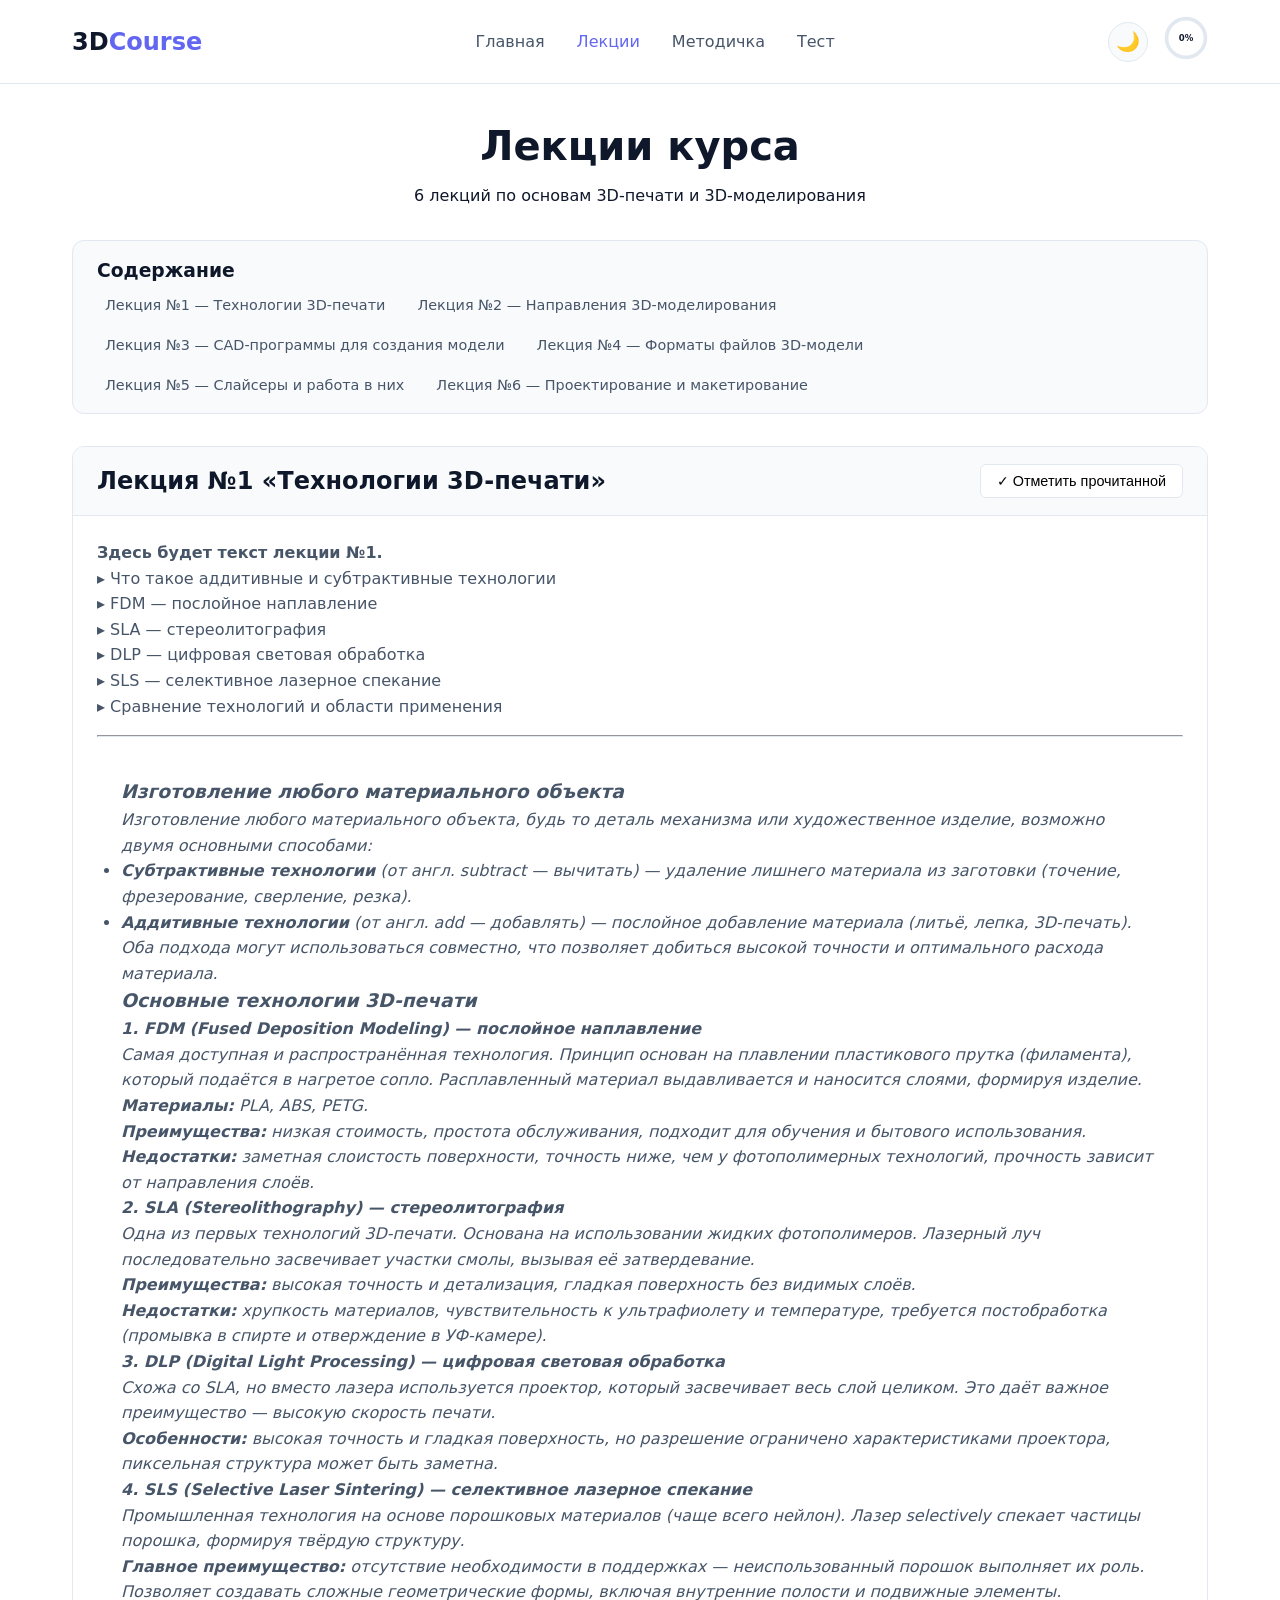
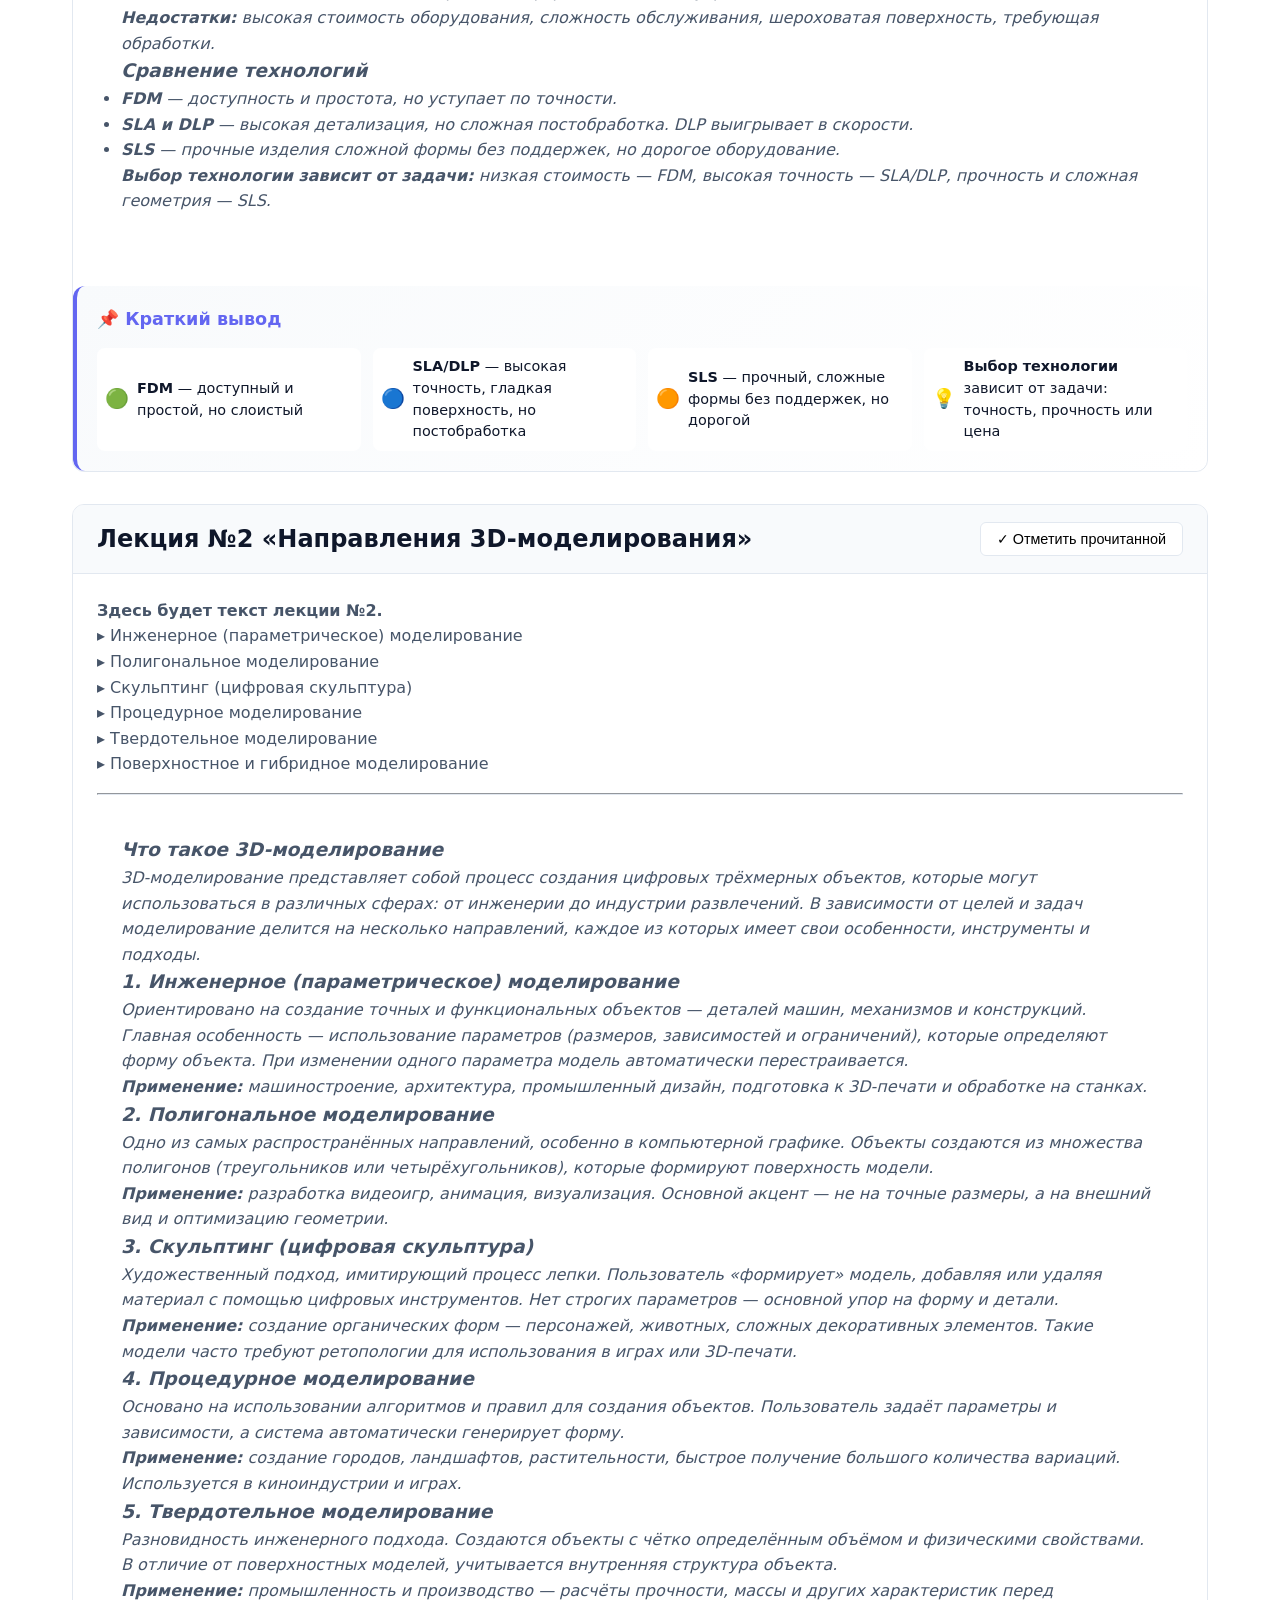
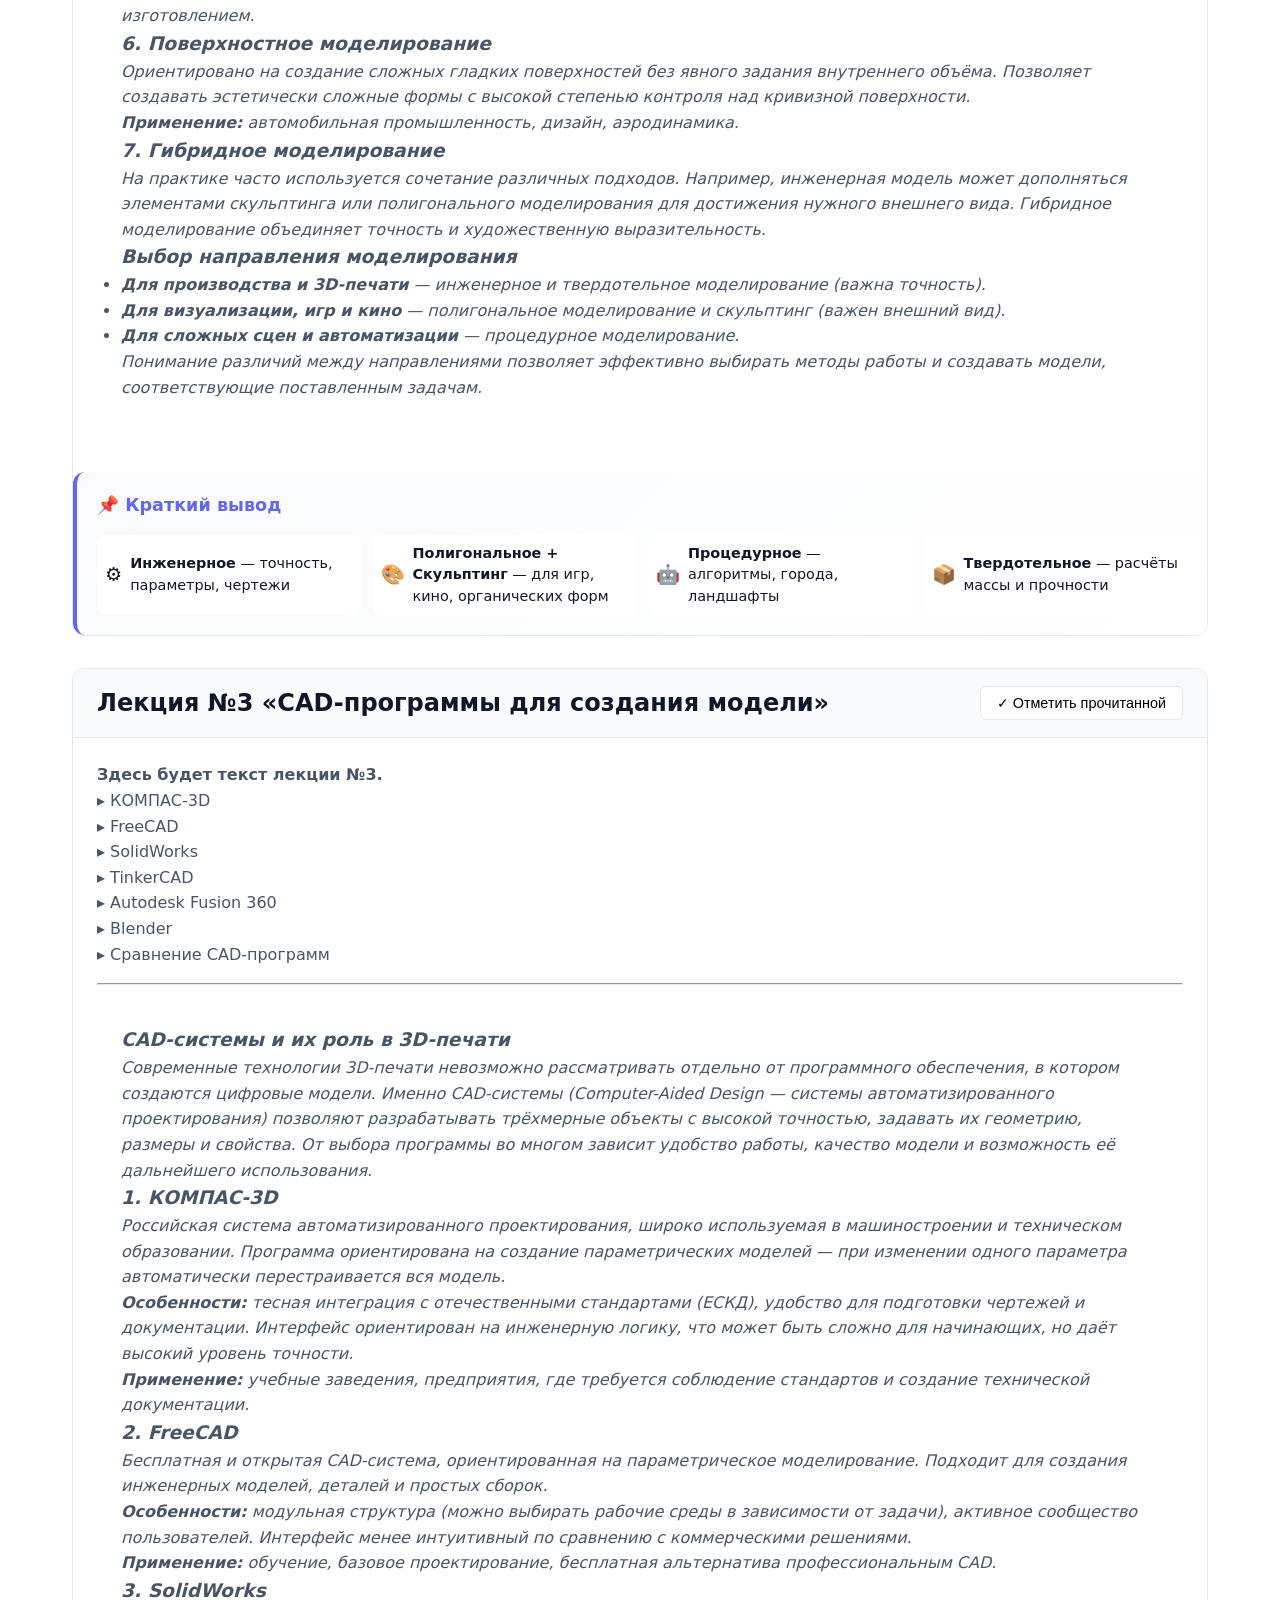
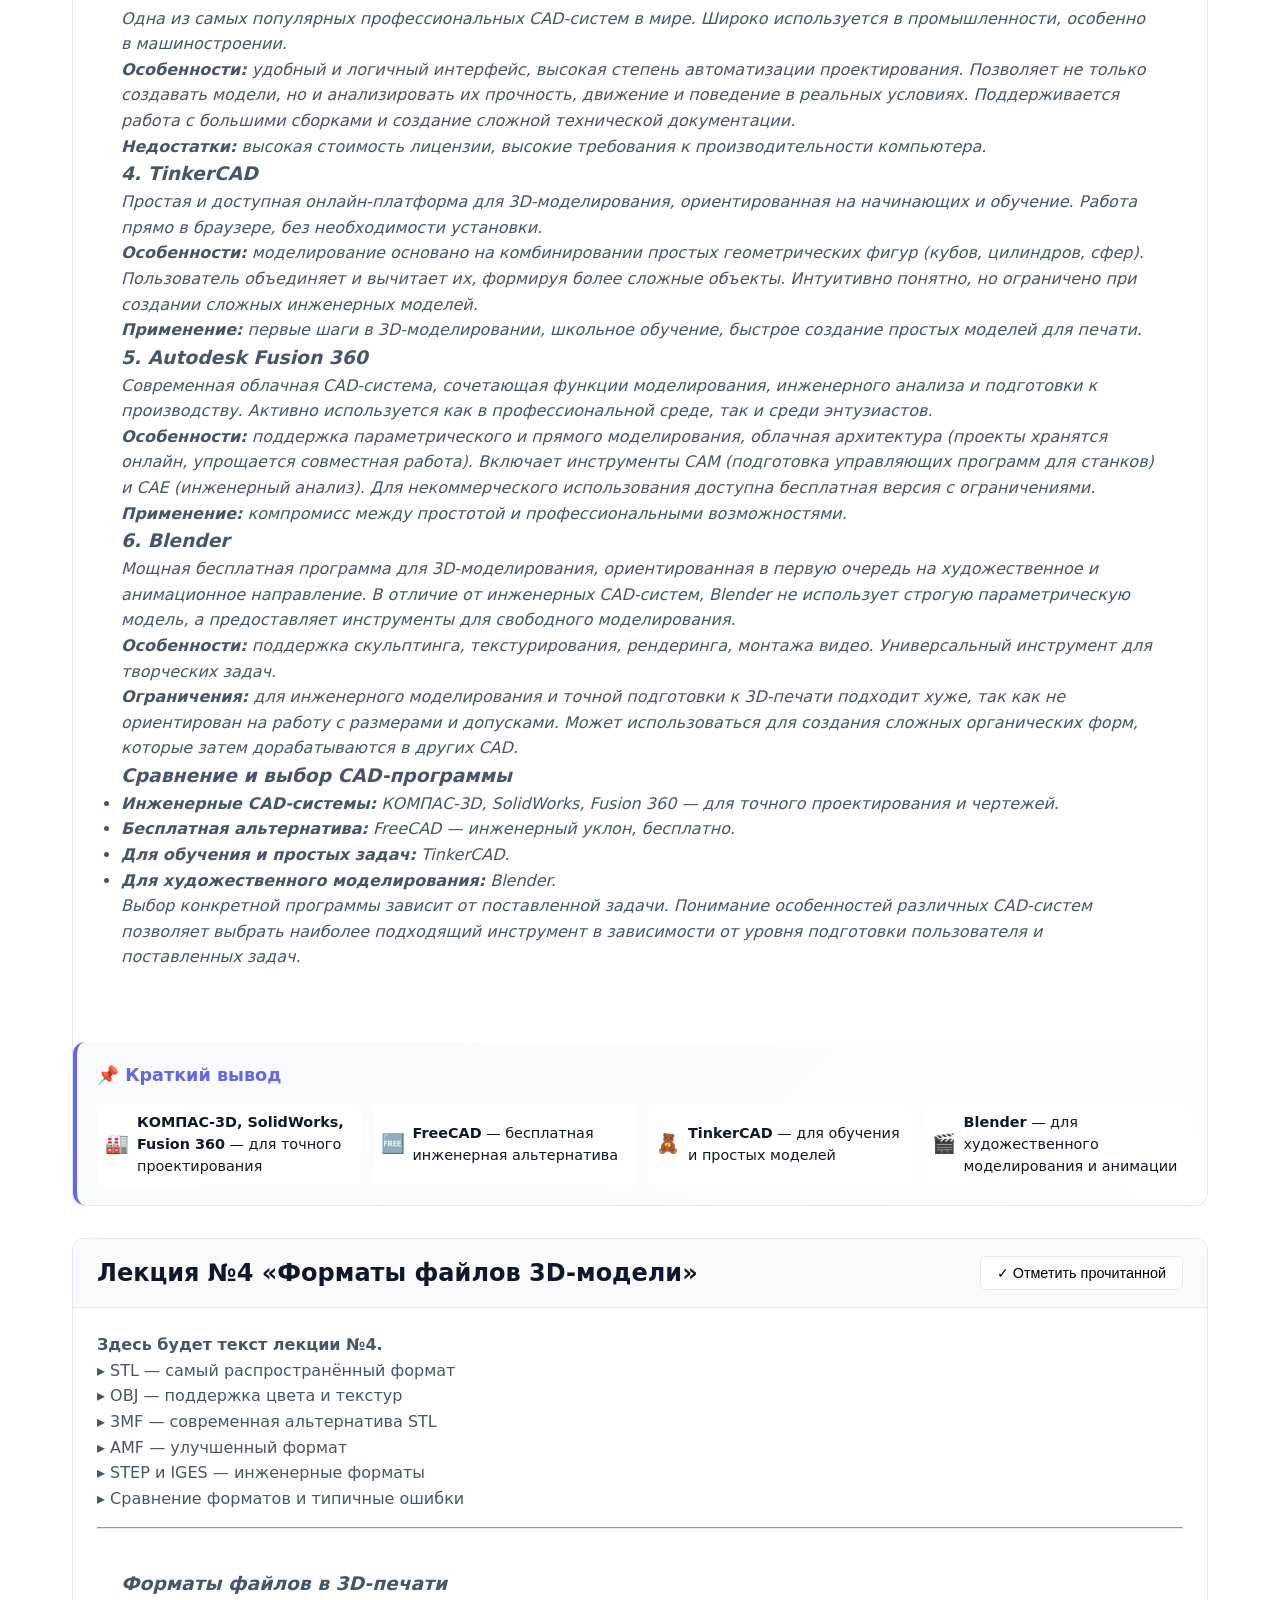
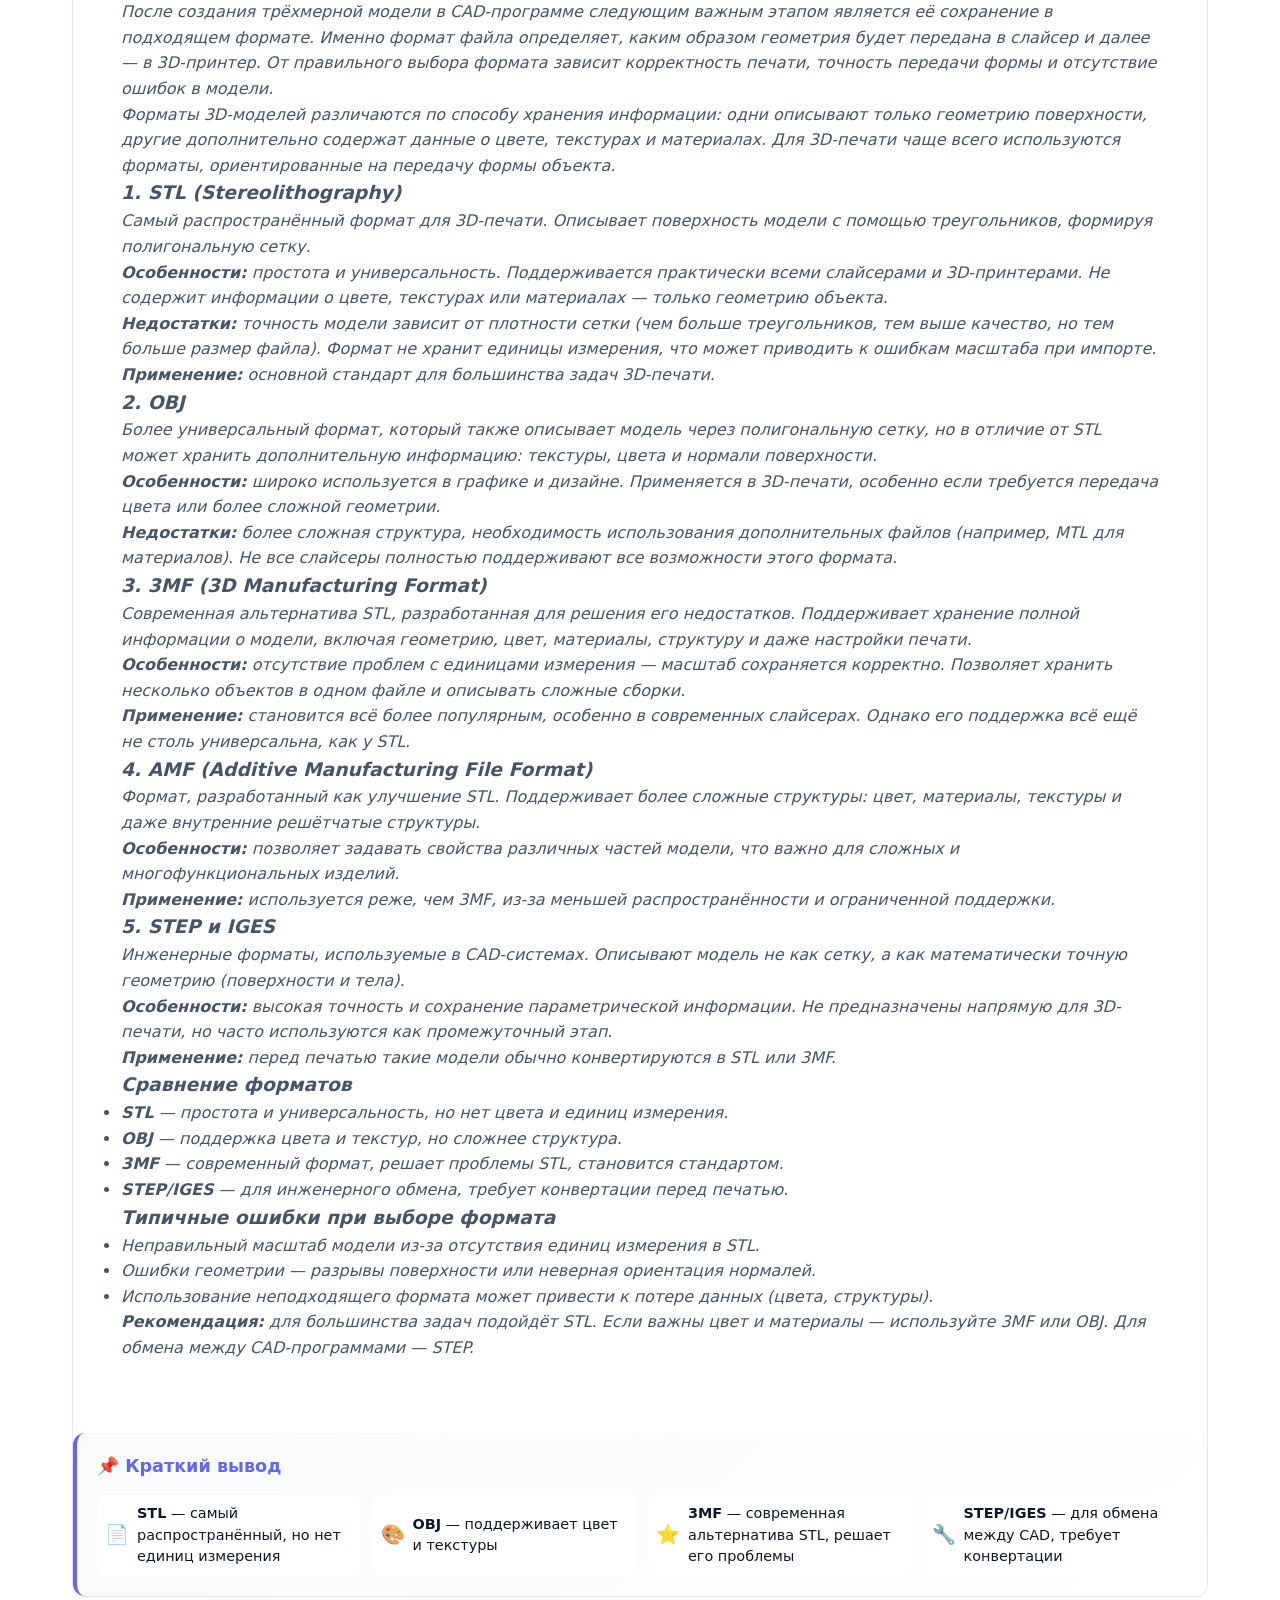
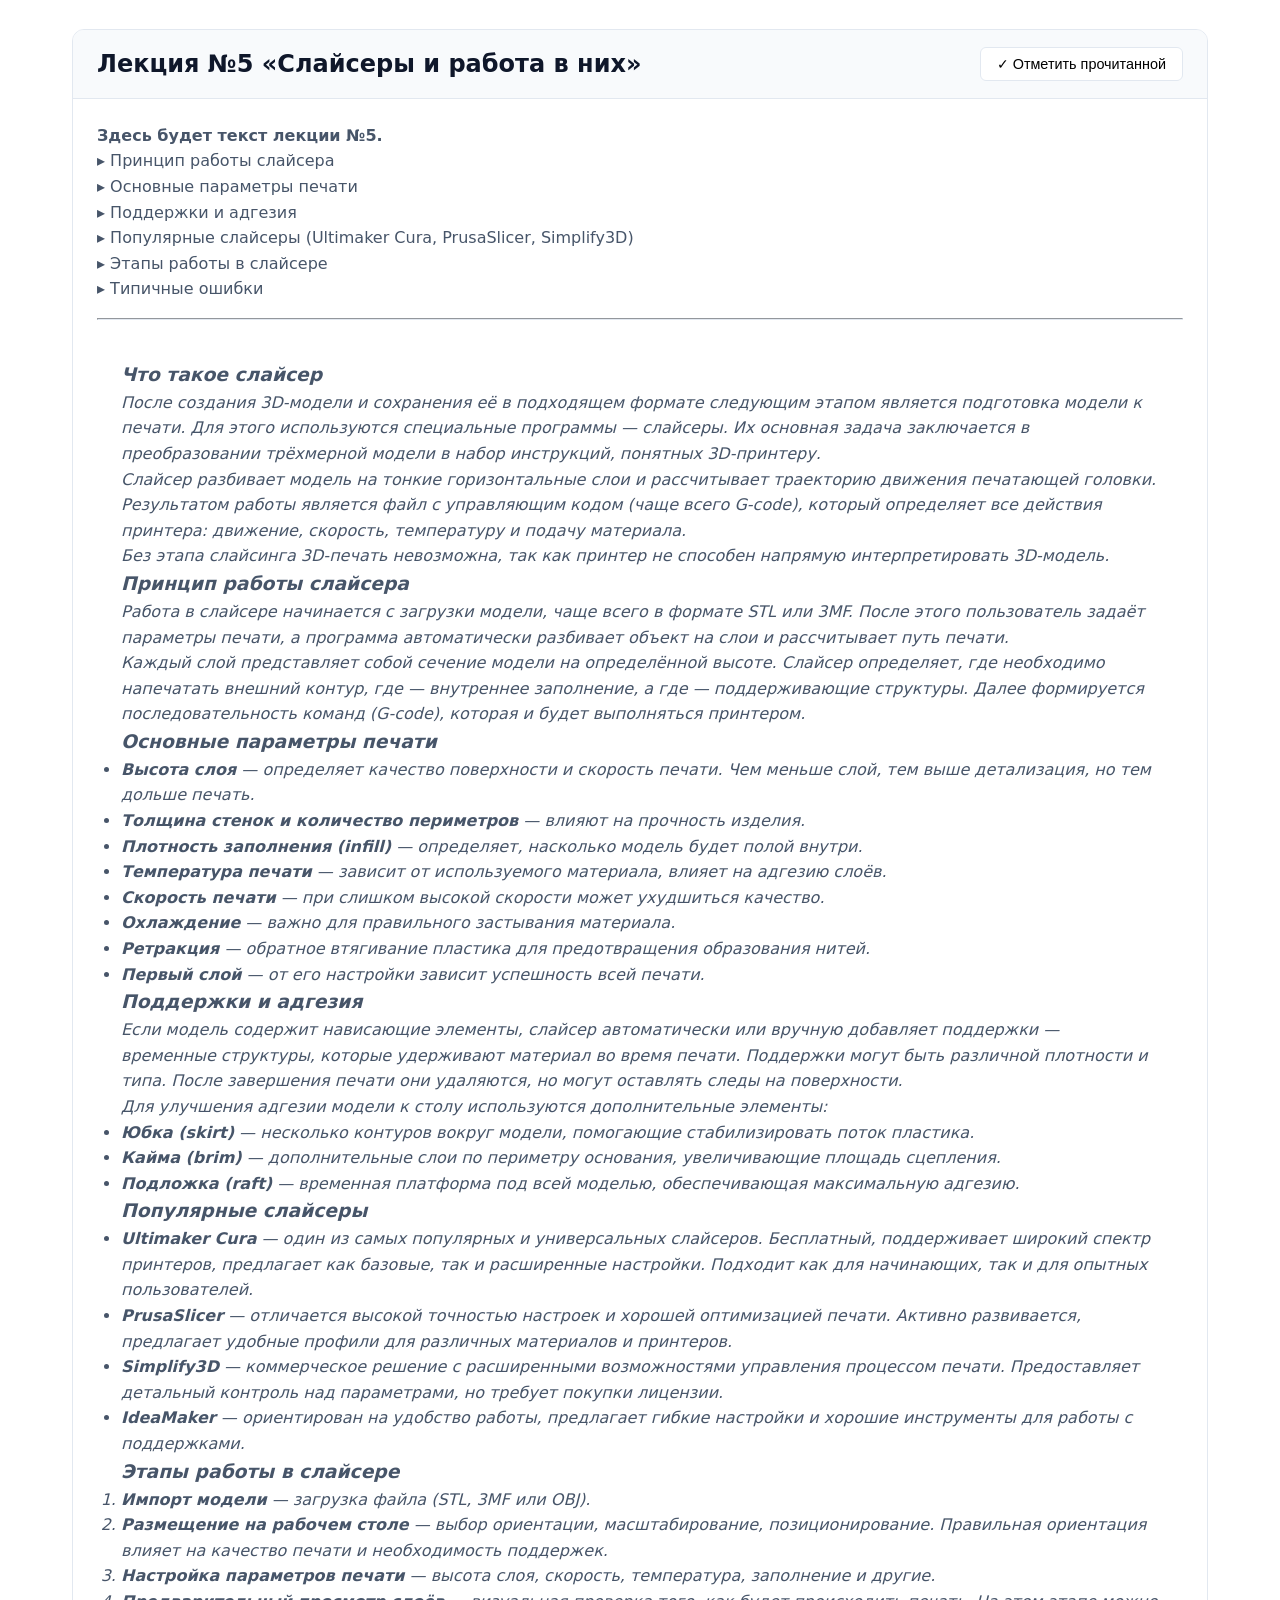
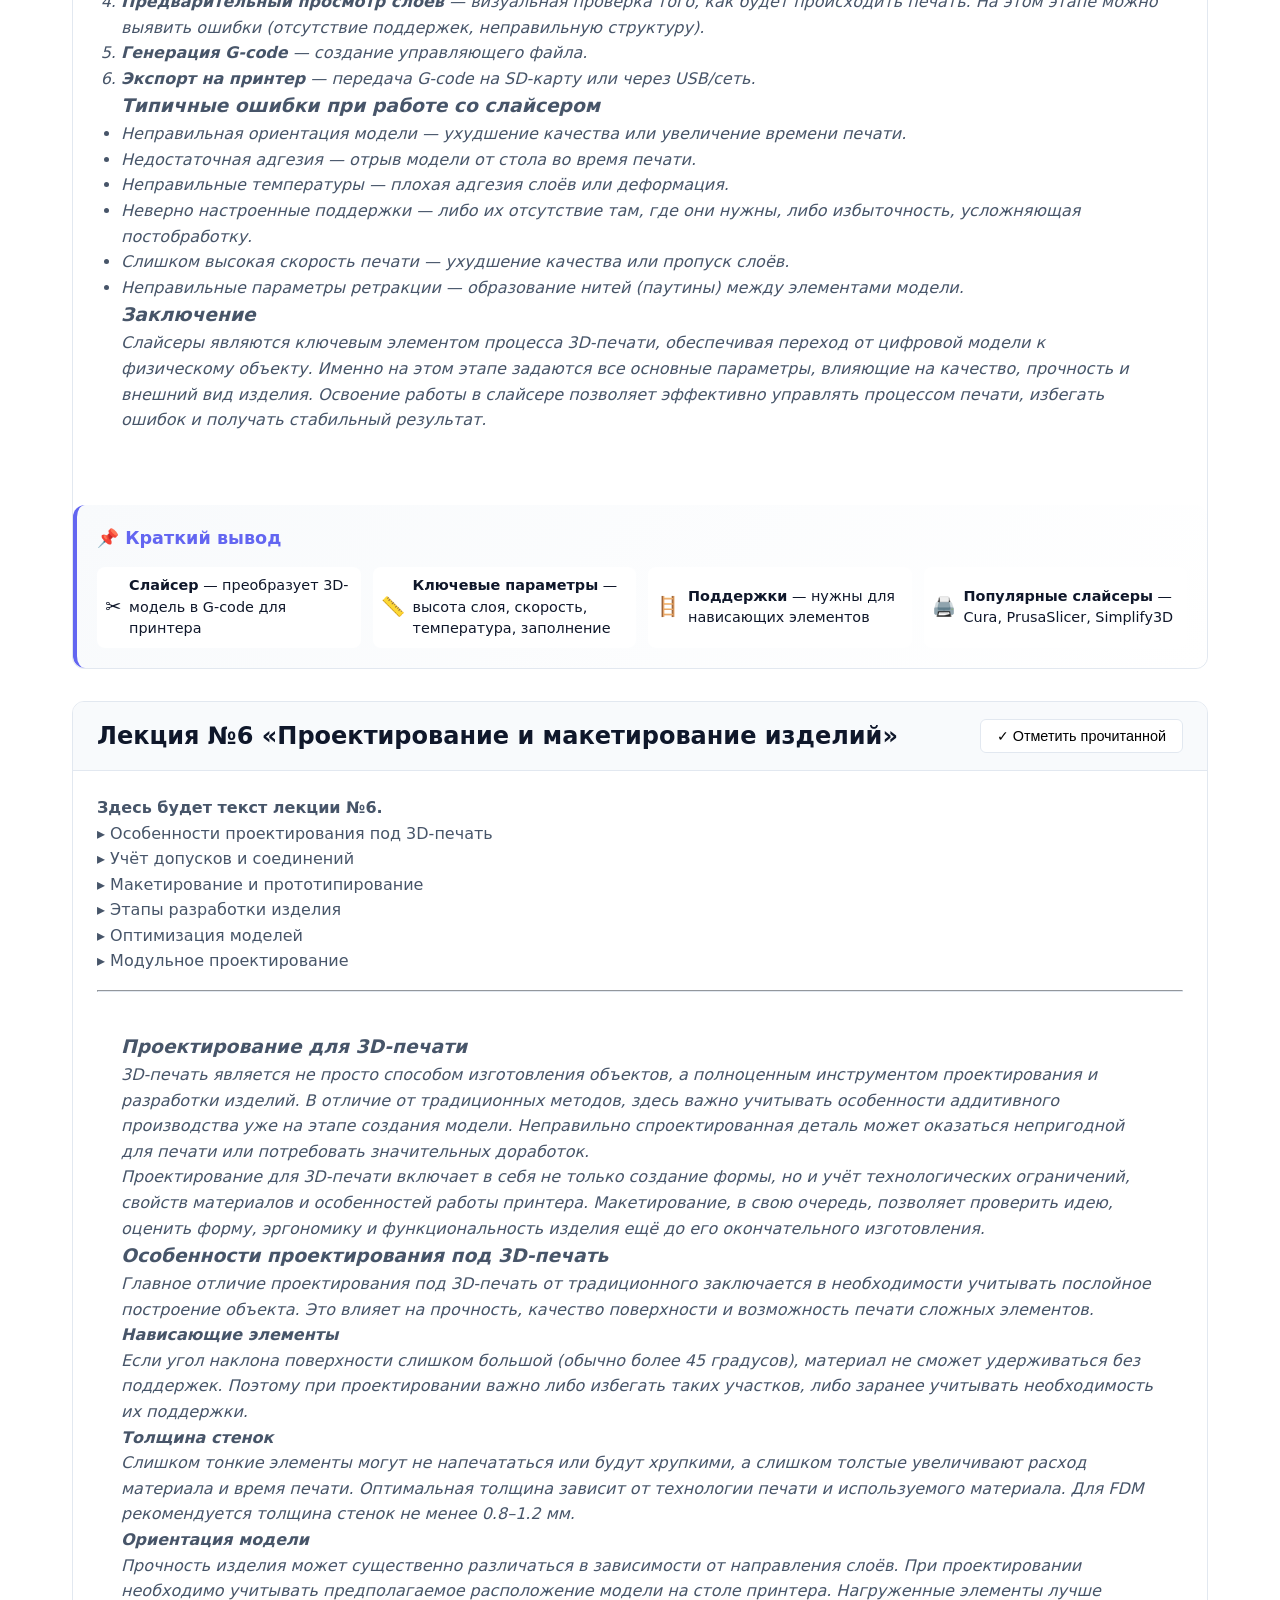
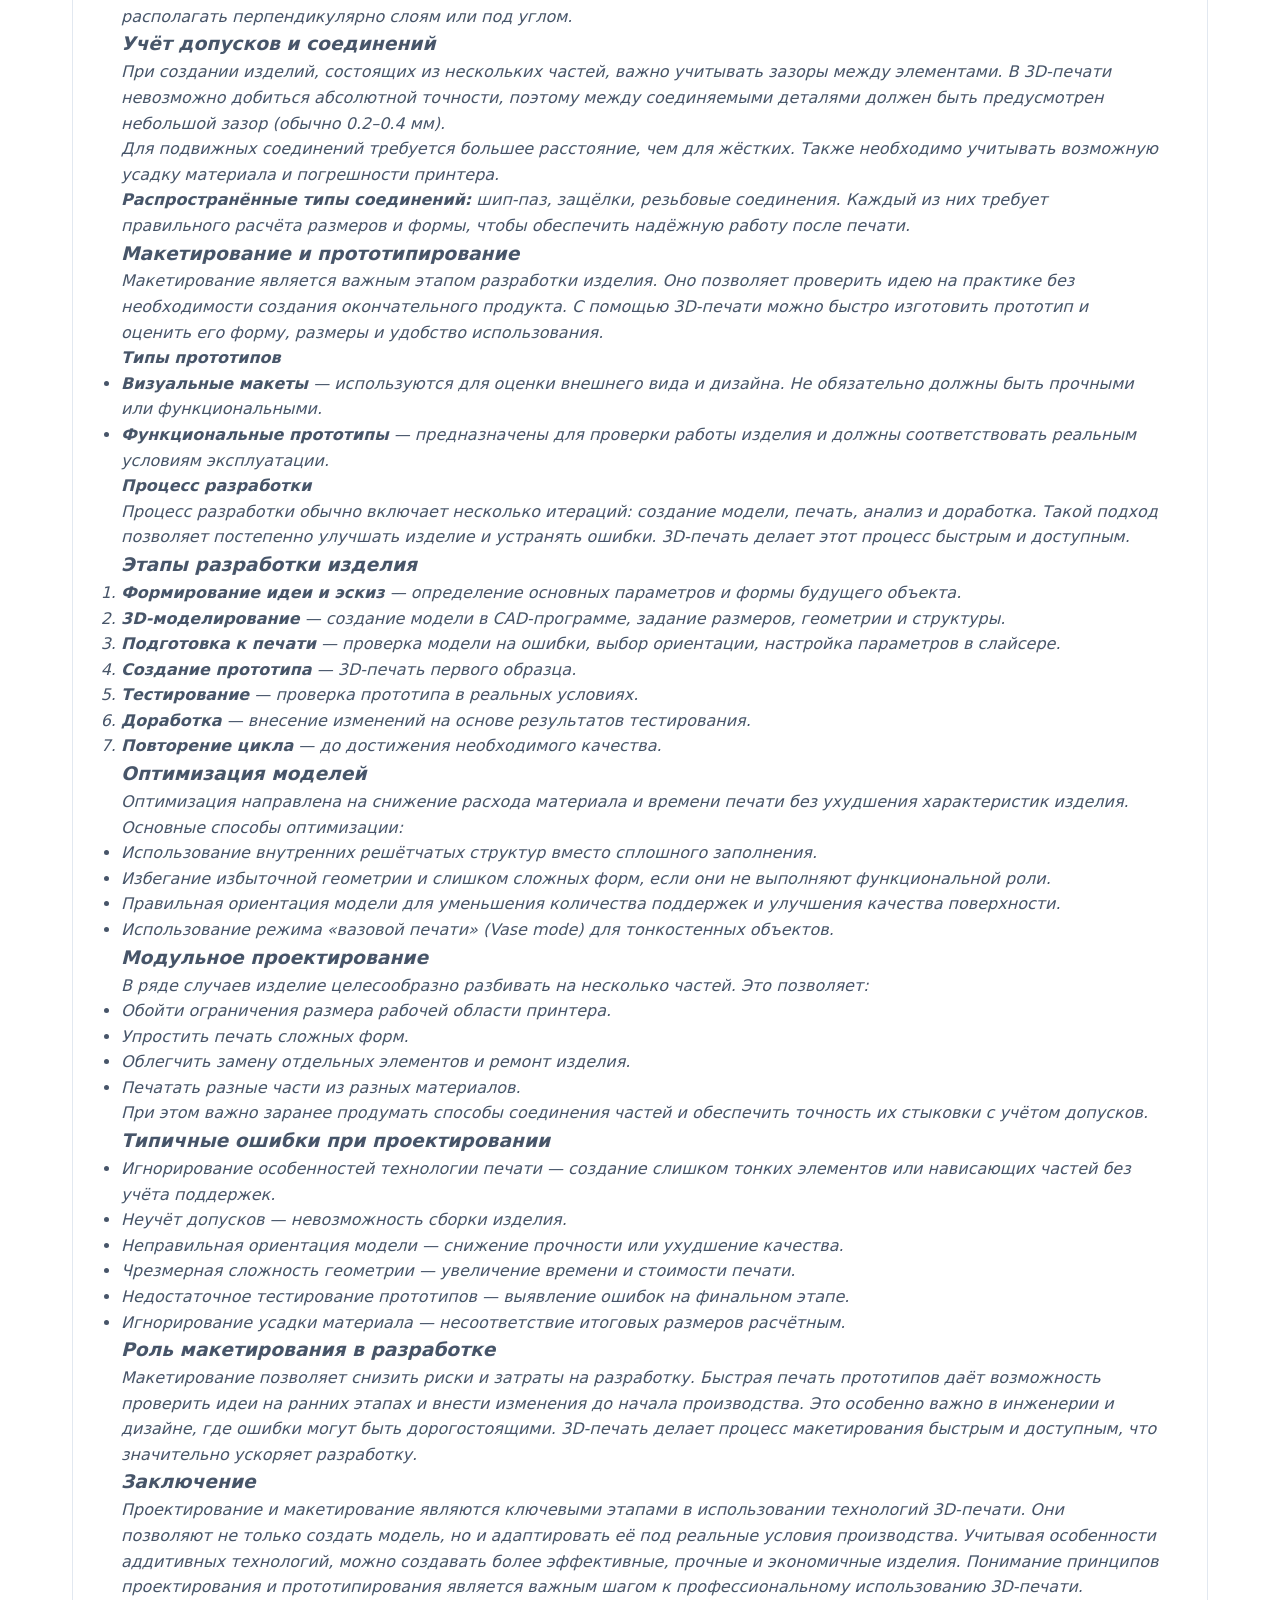
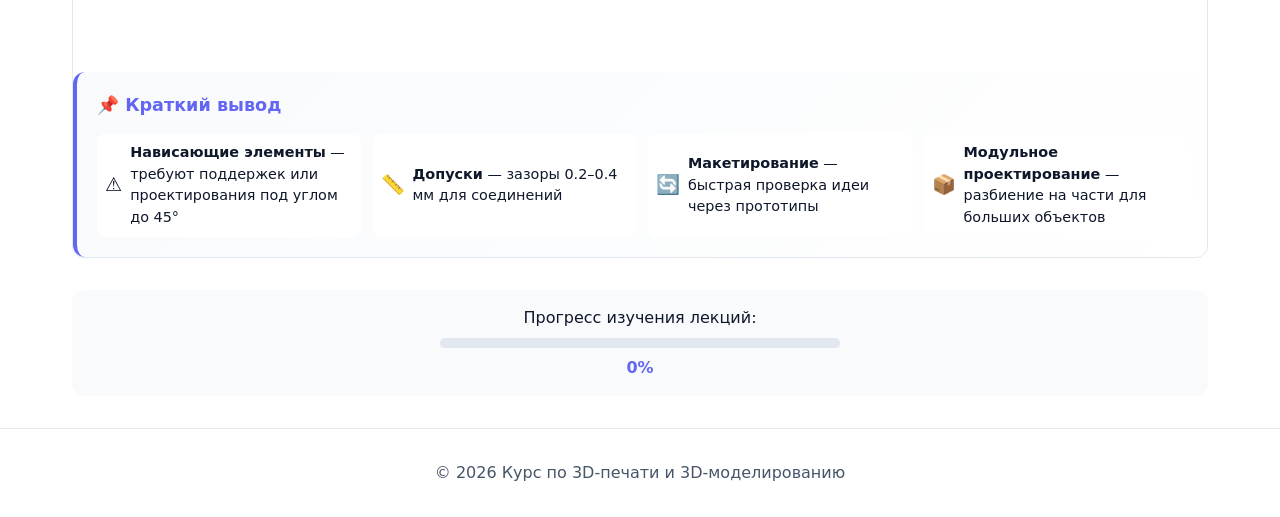
==== commit d1f2224d: "Update lectures.html" ====
--- a/lectures.html
+++ b/lectures.html
@@ -108,6 +108,27 @@
                         </em></p>
                     </div>
                 </div>
+                <div class="lecture-summary">
+    <h3>📌 Краткий вывод</h3>
+    <div class="summary-grid">
+        <div class="summary-item">
+            <span class="summary-icon">🟢</span>
+            <span><strong>FDM</strong> — доступный и простой, но слоистый</span>
+        </div>
+        <div class="summary-item">
+            <span class="summary-icon">🔵</span>
+            <span><strong>SLA/DLP</strong> — высокая точность, гладкая поверхность, но постобработка</span>
+        </div>
+        <div class="summary-item">
+            <span class="summary-icon">🟠</span>
+            <span><strong>SLS</strong> — прочный, сложные формы без поддержек, но дорогой</span>
+        </div>
+        <div class="summary-item">
+            <span class="summary-icon">💡</span>
+            <span><strong>Выбор технологии</strong> зависит от задачи: точность, прочность или цена</span>
+        </div>
+    </div>
+</div>
             </article>
 
             <!-- Лекция 2 -->
@@ -169,6 +190,27 @@
                         </em></p>
                     </div>
                 </div>
+                <div class="lecture-summary">
+    <h3>📌 Краткий вывод</h3>
+    <div class="summary-grid">
+        <div class="summary-item">
+            <span class="summary-icon">⚙️</span>
+            <span><strong>Инженерное</strong> — точность, параметры, чертежи</span>
+        </div>
+        <div class="summary-item">
+            <span class="summary-icon">🎨</span>
+            <span><strong>Полигональное + Скульптинг</strong> — для игр, кино, органических форм</span>
+        </div>
+        <div class="summary-item">
+            <span class="summary-icon">🤖</span>
+            <span><strong>Процедурное</strong> — алгоритмы, города, ландшафты</span>
+        </div>
+        <div class="summary-item">
+            <span class="summary-icon">📦</span>
+            <span><strong>Твердотельное</strong> — расчёты массы и прочности</span>
+        </div>
+    </div>
+</div>
             </article>
 
             <!-- Лекция 3 -->
@@ -235,6 +277,27 @@
                         </em></p>
                     </div>
                 </div>
+                <div class="lecture-summary">
+    <h3>📌 Краткий вывод</h3>
+    <div class="summary-grid">
+        <div class="summary-item">
+            <span class="summary-icon">🏭</span>
+            <span><strong>КОМПАС-3D, SolidWorks, Fusion 360</strong> — для точного проектирования</span>
+        </div>
+        <div class="summary-item">
+            <span class="summary-icon">🆓</span>
+            <span><strong>FreeCAD</strong> — бесплатная инженерная альтернатива</span>
+        </div>
+        <div class="summary-item">
+            <span class="summary-icon">🧸</span>
+            <span><strong>TinkerCAD</strong> — для обучения и простых моделей</span>
+        </div>
+        <div class="summary-item">
+            <span class="summary-icon">🎬</span>
+            <span><strong>Blender</strong> — для художественного моделирования и анимации</span>
+        </div>
+    </div>
+</div>
             </article>
 
             <!-- Лекция 4 -->
@@ -304,6 +367,27 @@
                         </em></p>
                     </div>
                 </div>
+                <div class="lecture-summary">
+    <h3>📌 Краткий вывод</h3>
+    <div class="summary-grid">
+        <div class="summary-item">
+            <span class="summary-icon">📄</span>
+            <span><strong>STL</strong> — самый распространённый, но нет единиц измерения</span>
+        </div>
+        <div class="summary-item">
+            <span class="summary-icon">🎨</span>
+            <span><strong>OBJ</strong> — поддерживает цвет и текстуры</span>
+        </div>
+        <div class="summary-item">
+            <span class="summary-icon">⭐</span>
+            <span><strong>3MF</strong> — современная альтернатива STL, решает его проблемы</span>
+        </div>
+        <div class="summary-item">
+            <span class="summary-icon">🔧</span>
+            <span><strong>STEP/IGES</strong> — для обмена между CAD, требует конвертации</span>
+        </div>
+    </div>
+</div>
             </article>
 
             <!-- Лекция 5 -->
@@ -388,6 +472,27 @@
                         </em></p>
                     </div>
                 </div>
+                <div class="lecture-summary">
+    <h3>📌 Краткий вывод</h3>
+    <div class="summary-grid">
+        <div class="summary-item">
+            <span class="summary-icon">✂️</span>
+            <span><strong>Слайсер</strong> — преобразует 3D-модель в G-code для принтера</span>
+        </div>
+        <div class="summary-item">
+            <span class="summary-icon">📏</span>
+            <span><strong>Ключевые параметры</strong> — высота слоя, скорость, температура, заполнение</span>
+        </div>
+        <div class="summary-item">
+            <span class="summary-icon">🪜</span>
+            <span><strong>Поддержки</strong> — нужны для нависающих элементов</span>
+        </div>
+        <div class="summary-item">
+            <span class="summary-icon">🖨️</span>
+            <span><strong>Популярные слайсеры</strong> — Cura, PrusaSlicer, Simplify3D</span>
+        </div>
+    </div>
+</div>
             </article>
 
             <!-- Лекция 6 -->
@@ -490,6 +595,27 @@
                         </em></p>
                     </div>
                 </div>
+                <div class="lecture-summary">
+    <h3>📌 Краткий вывод</h3>
+    <div class="summary-grid">
+        <div class="summary-item">
+            <span class="summary-icon">⚠️</span>
+            <span><strong>Нависающие элементы</strong> — требуют поддержек или проектирования под углом до 45°</span>
+        </div>
+        <div class="summary-item">
+            <span class="summary-icon">📏</span>
+            <span><strong>Допуски</strong> — зазоры 0.2–0.4 мм для соединений</span>
+        </div>
+        <div class="summary-item">
+            <span class="summary-icon">🔄</span>
+            <span><strong>Макетирование</strong> — быстрая проверка идеи через прототипы</span>
+        </div>
+        <div class="summary-item">
+            <span class="summary-icon">📦</span>
+            <span><strong>Модульное проектирование</strong> — разбиение на части для больших объектов</span>
+        </div>
+    </div>
+</div>
             </article>
         </div>
 
@@ -509,4 +635,4 @@
     <script src="data/course-data.js"></script>
     <script src="js/main.js"></script>
 </body>
-</html>+</html>
--- a/css/style.css
+++ b/css/style.css
@@ -682,4 +682,124 @@
 .task-card,
 .content-card {
     animation: fadeIn 0.3s ease-out;
-}+}
+/* Download Section */
+.download-section {
+    margin-bottom: 2rem;
+}
+
+.download-card {
+    background: linear-gradient(135deg, var(--accent) 0%, var(--accent-dark) 100%);
+    border-radius: var(--radius);
+    padding: 1.5rem 2rem;
+    display: flex;
+    align-items: center;
+    justify-content: space-between;
+    flex-wrap: wrap;
+    gap: 1rem;
+    color: white;
+}
+
+.download-icon {
+    font-size: 2.5rem;
+}
+
+.download-text h3 {
+    margin: 0 0 0.25rem;
+}
+
+.download-text p {
+    margin: 0;
+    opacity: 0.9;
+    font-size: 0.9rem;
+}
+
+.download-btn {
+    background: white;
+    color: var(--accent-dark);
+    padding: 0.75rem 1.5rem;
+    border-radius: 8px;
+    text-decoration: none;
+    font-weight: 600;
+    transition: transform 0.2s, box-shadow 0.2s;
+    display: inline-flex;
+    align-items: center;
+    gap: 0.5rem;
+}
+
+.download-btn:hover {
+    transform: translateY(-2px);
+    box-shadow: 0 4px 12px rgba(0,0,0,0.15);
+}
+
+/* Task Summary Styles */
+.task-summary {
+    display: flex;
+    flex-direction: column;
+    gap: 1rem;
+}
+
+.task-meta {
+    background: var(--bg-secondary);
+    padding: 1rem;
+    border-radius: 8px;
+    display: flex;
+    flex-direction: column;
+    gap: 0.5rem;
+}
+
+.task-comment {
+    background: var(--bg-secondary);
+    padding: 1rem;
+    border-radius: 8px;
+    border-left: 3px solid var(--accent);
+    font-style: normal;
+}
+
+@media (max-width: 768px) {
+    .download-card {
+        flex-direction: column;
+        text-align: center;
+    }
+}
+/* Lecture Summaries */
+.lecture-summary {
+    background: linear-gradient(135deg, var(--bg-secondary) 0%, var(--card-bg) 100%);
+    border-radius: var(--radius);
+    padding: 1.25rem;
+    margin-top: 1.5rem;
+    border-left: 4px solid var(--accent);
+}
+
+.lecture-summary h3 {
+    margin-bottom: 1rem;
+    font-size: 1.1rem;
+    color: var(--accent);
+}
+
+.summary-grid {
+    display: grid;
+    grid-template-columns: repeat(auto-fit, minmax(240px, 1fr));
+    gap: 0.75rem;
+}
+
+.summary-item {
+    display: flex;
+    align-items: center;
+    gap: 0.5rem;
+    padding: 0.5rem;
+    background: var(--bg-primary);
+    border-radius: 8px;
+    font-size: 0.9rem;
+}
+
+.summary-icon {
+    font-size: 1.2rem;
+    flex-shrink: 0;
+}
+
+@media (max-width: 768px) {
+    .summary-grid {
+        grid-template-columns: 1fr;
+    }
+}
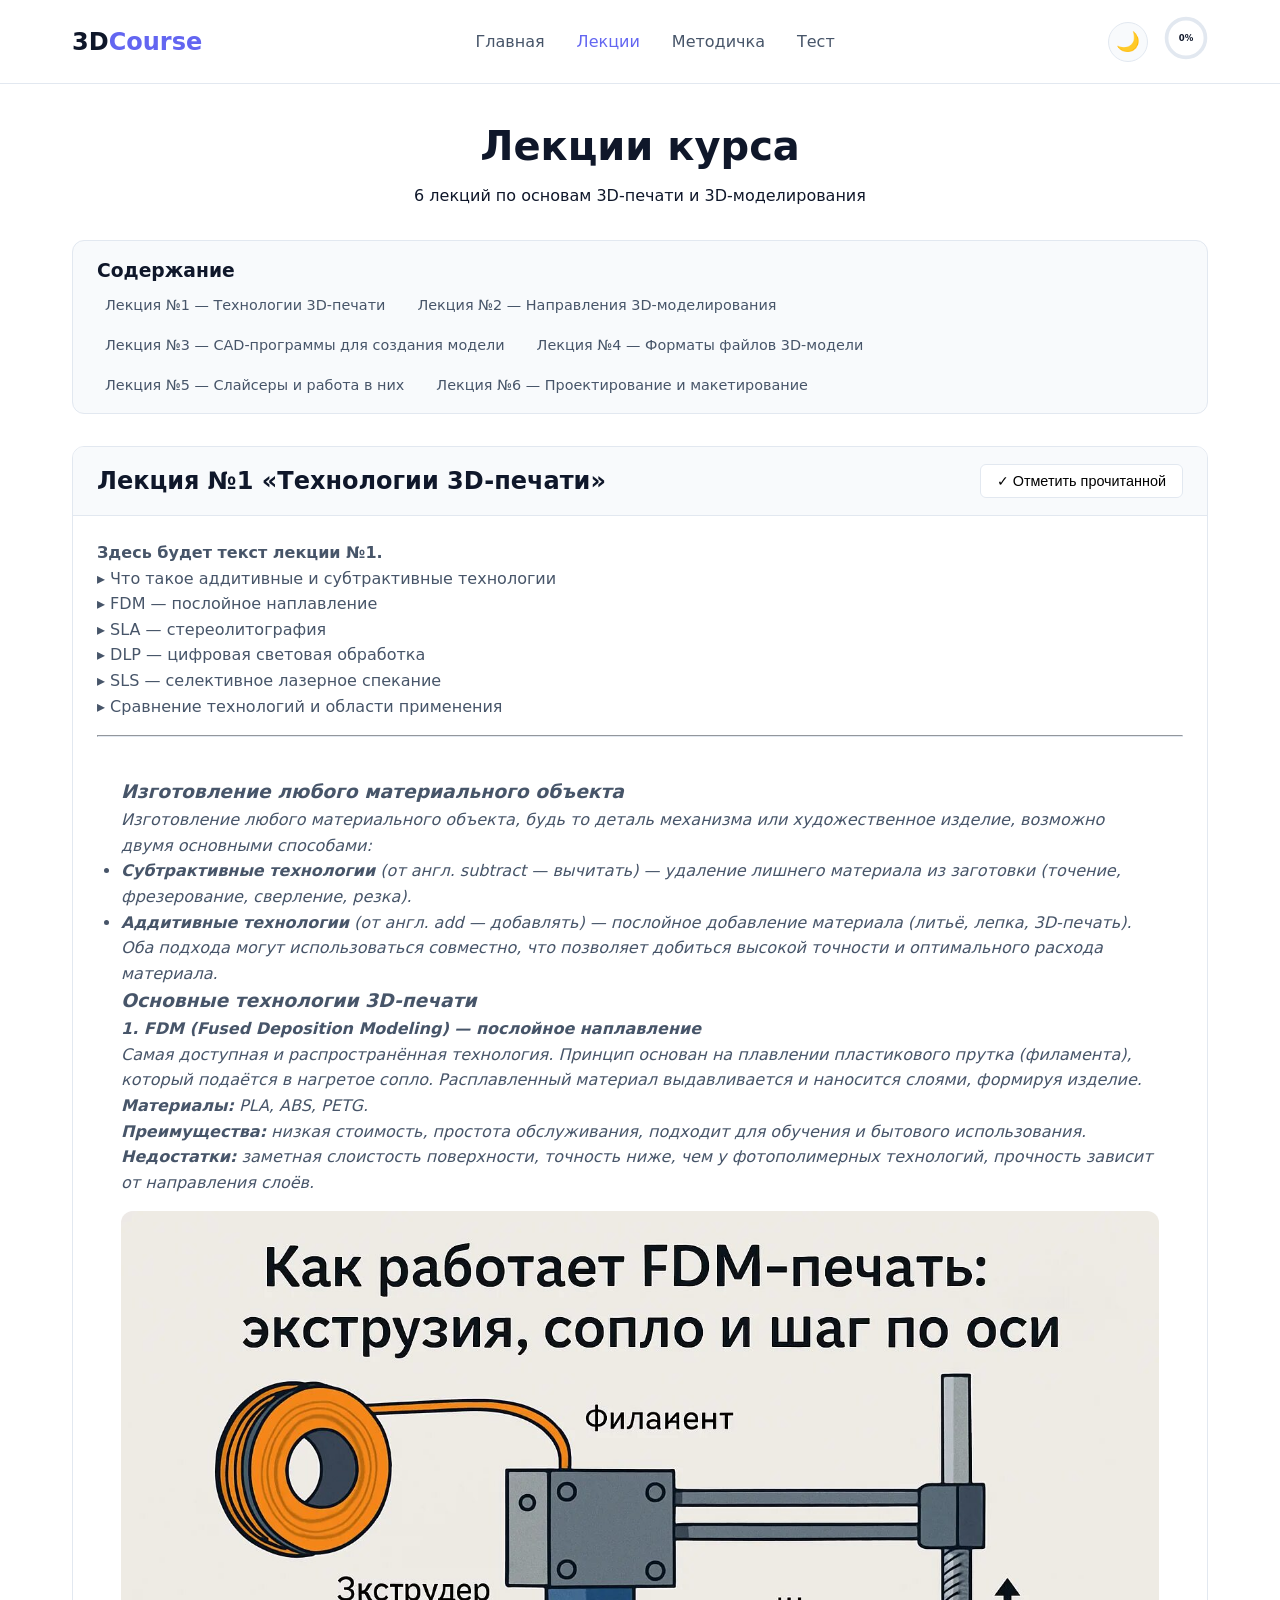
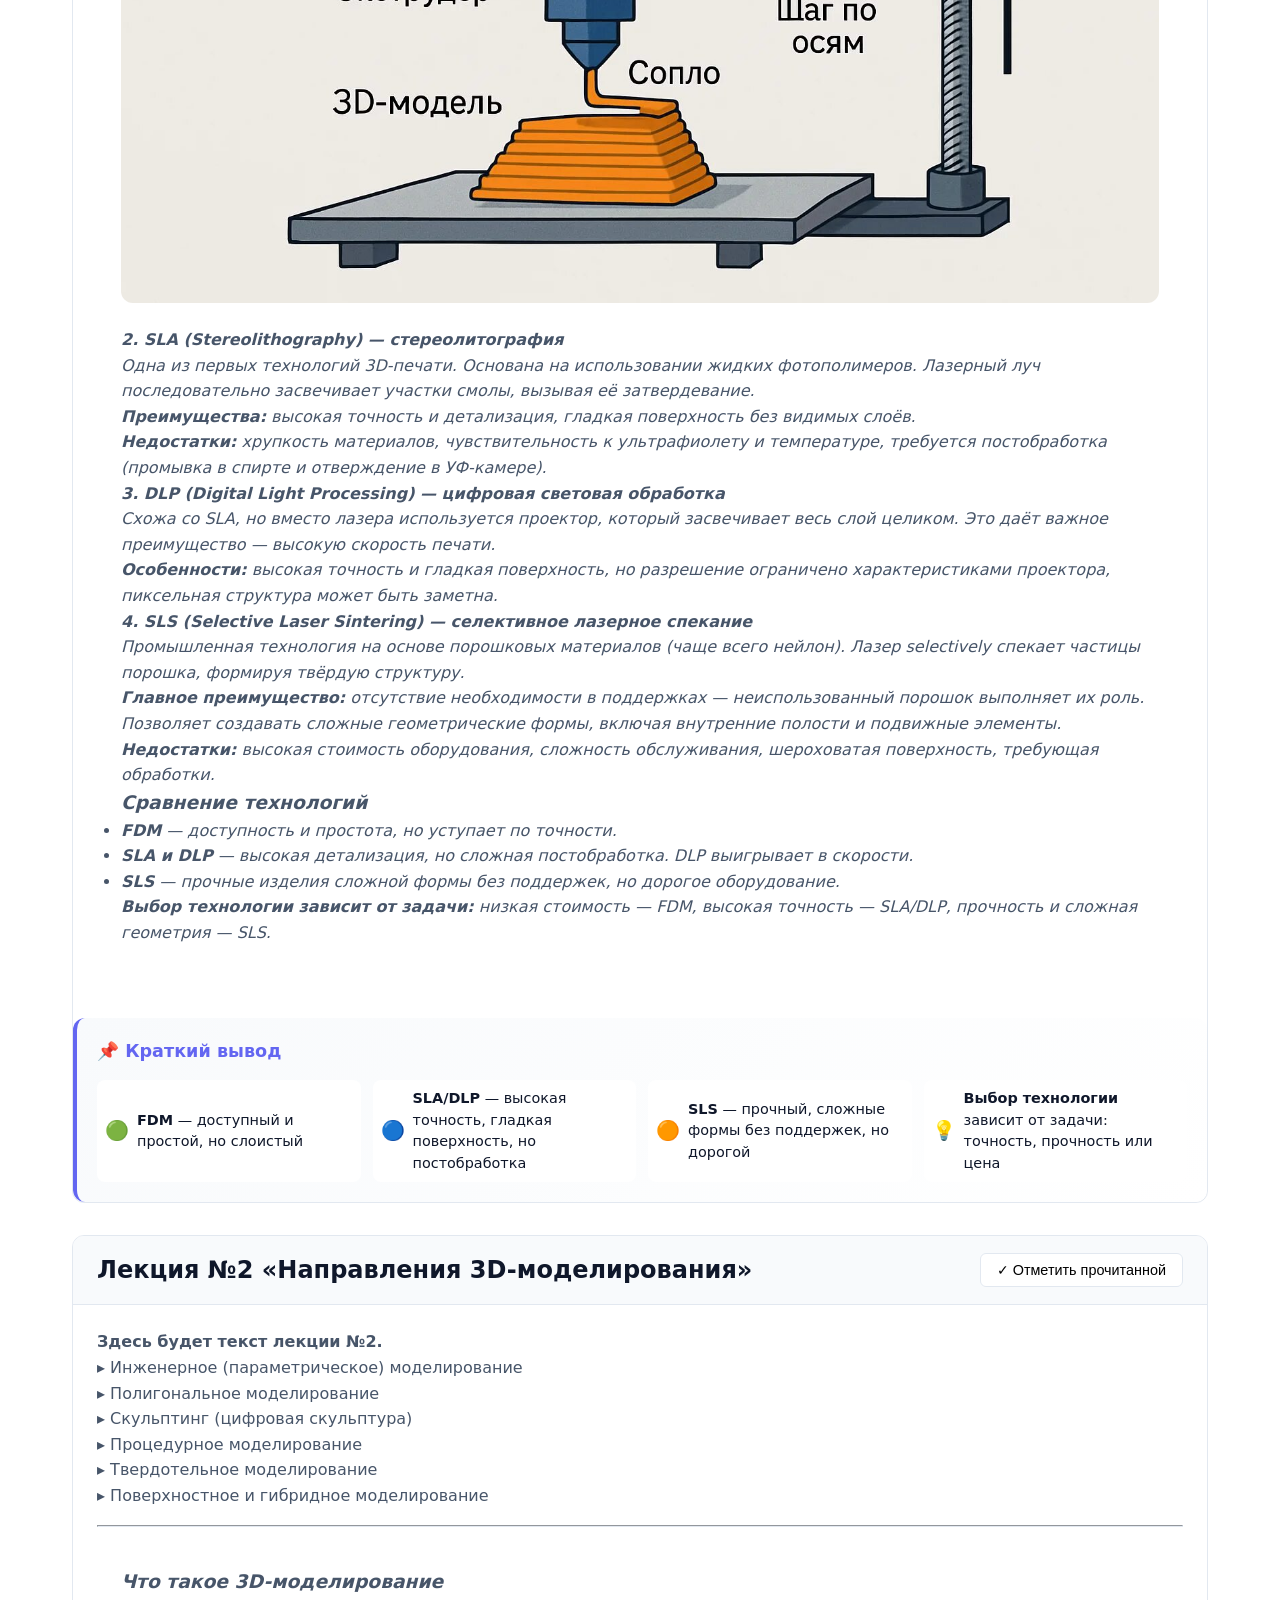
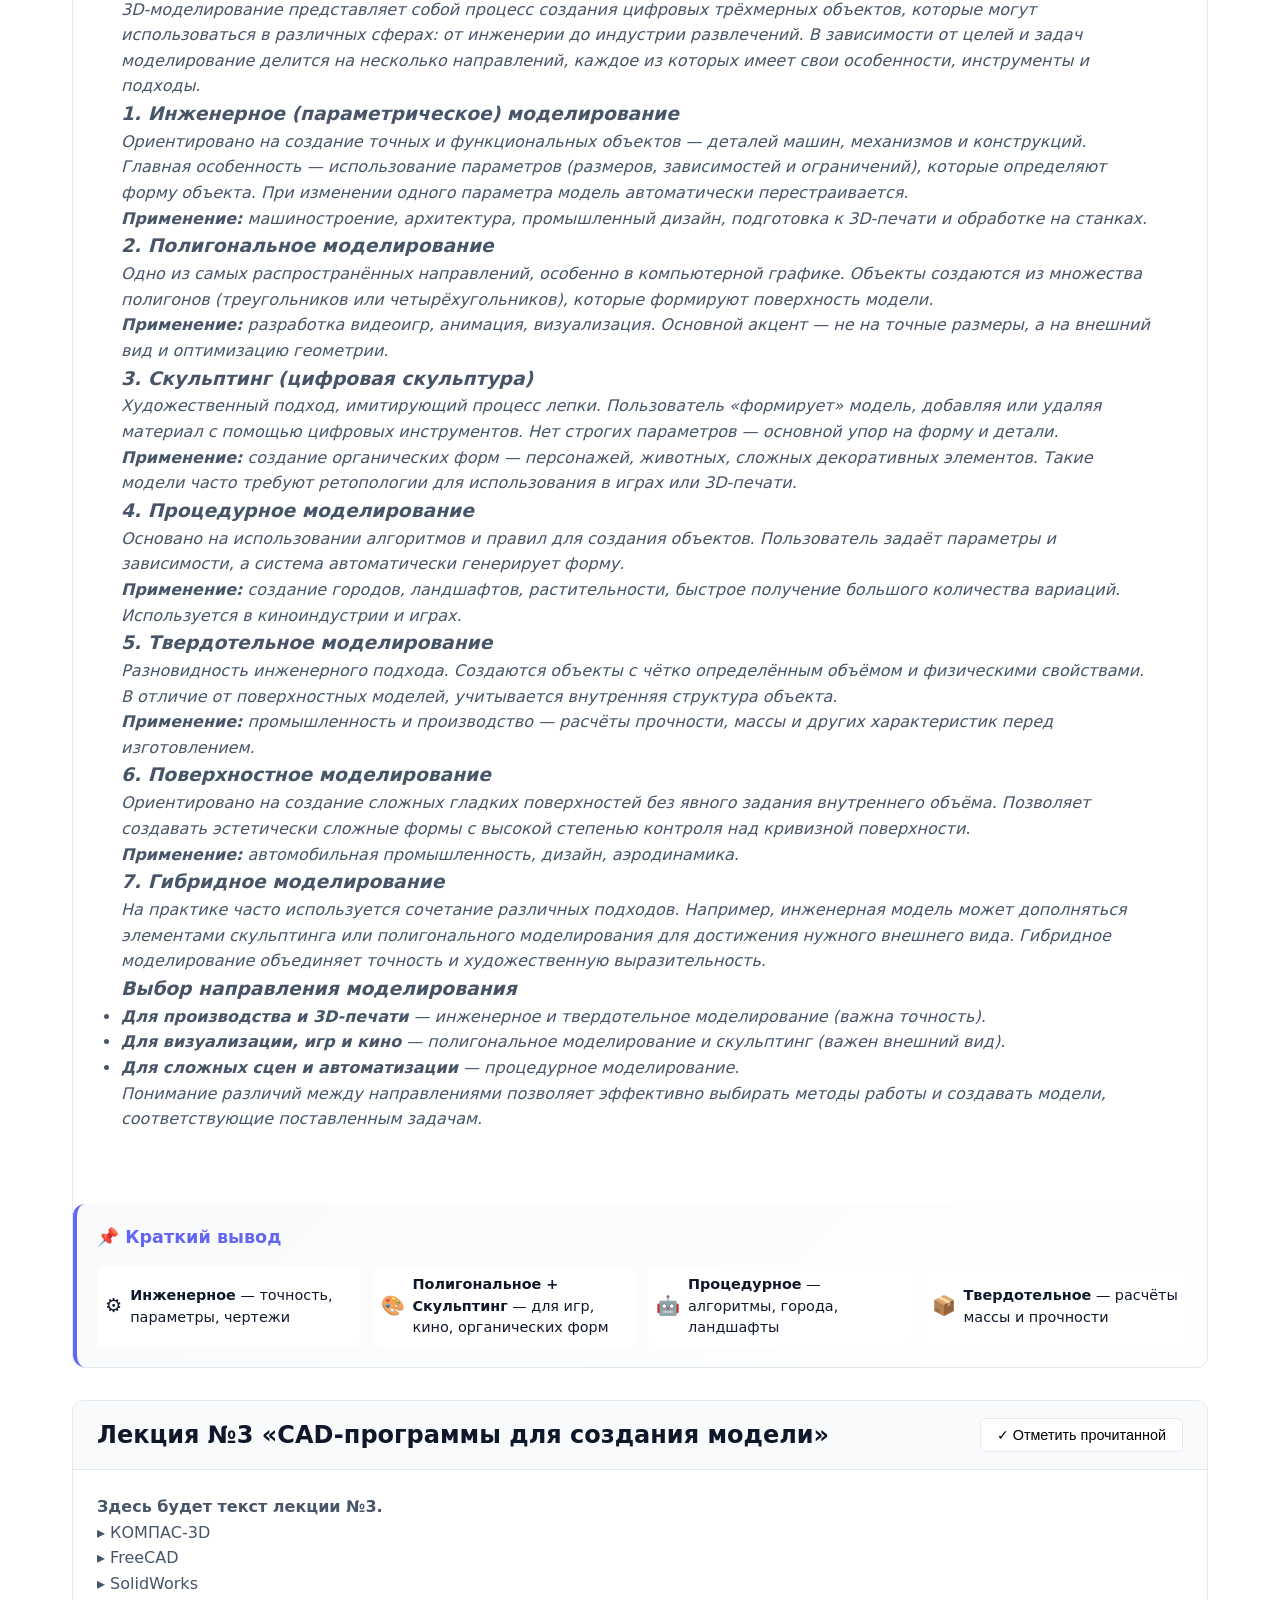
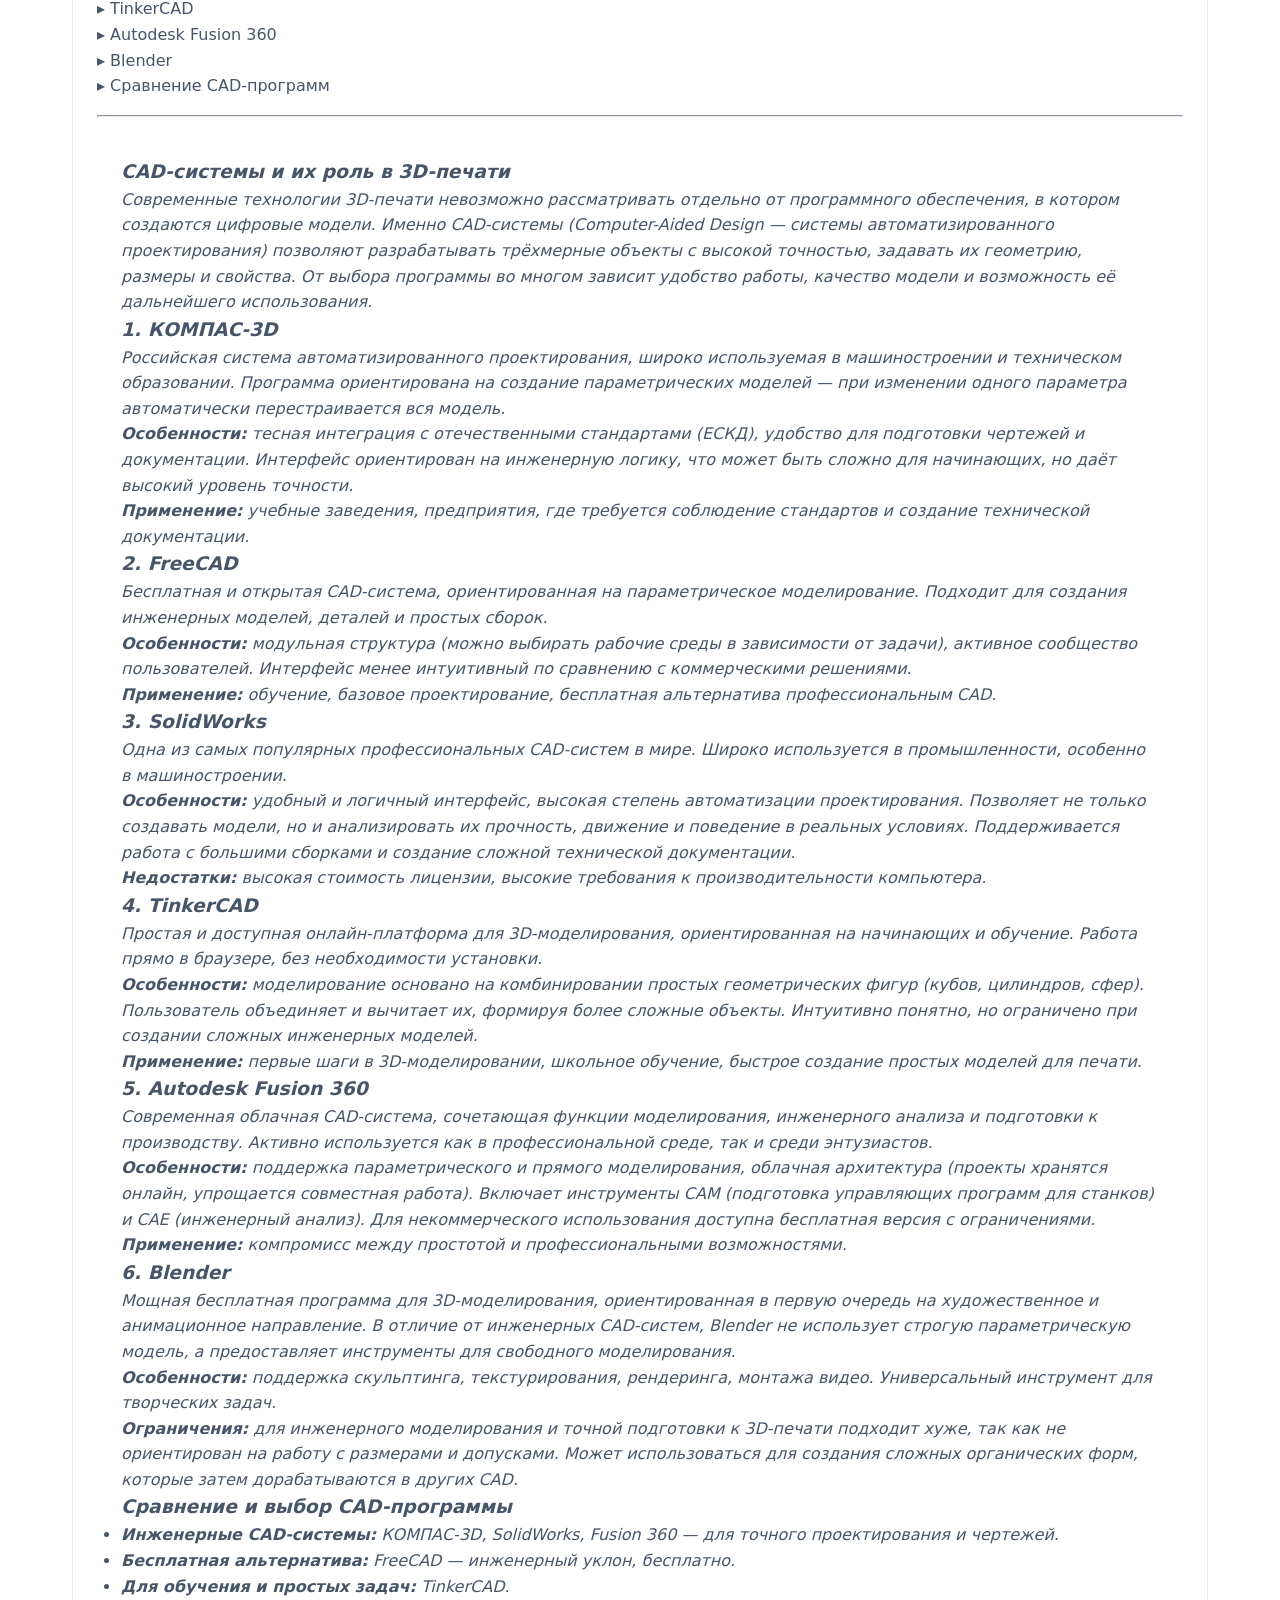
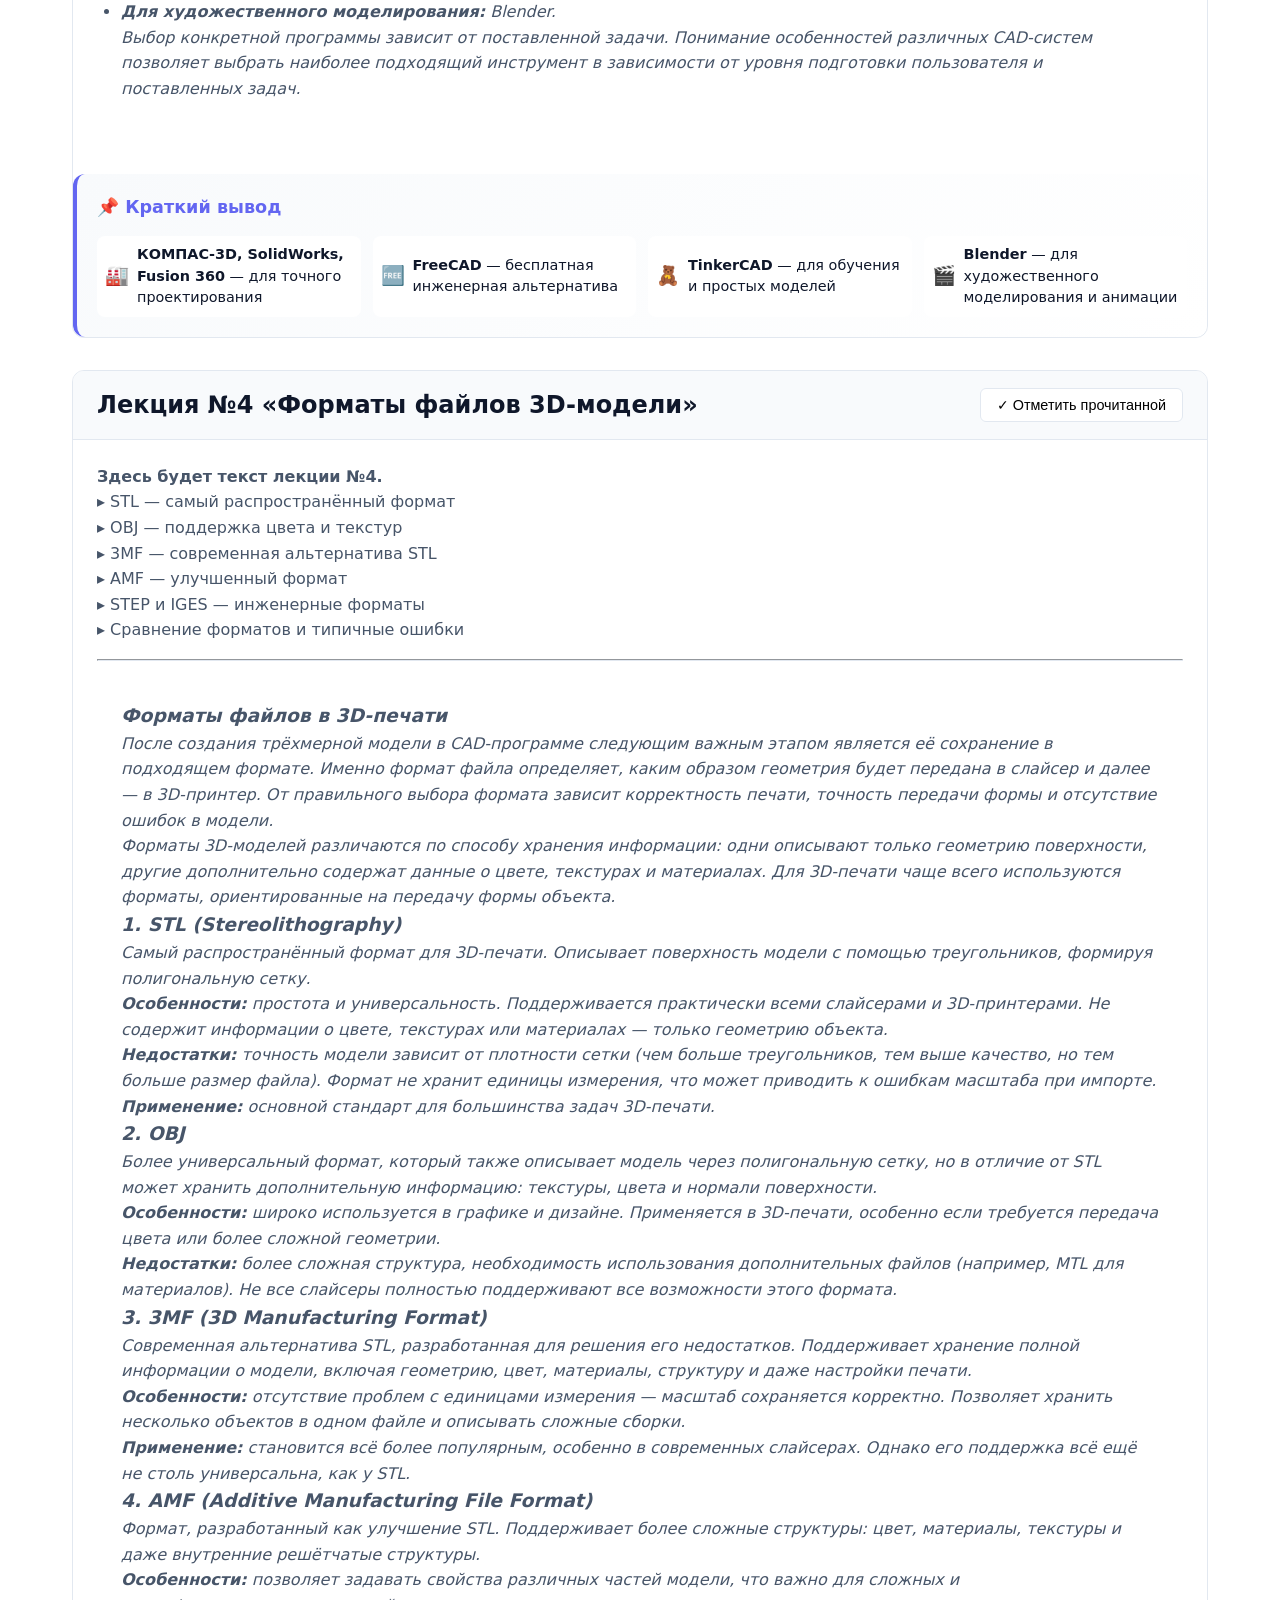
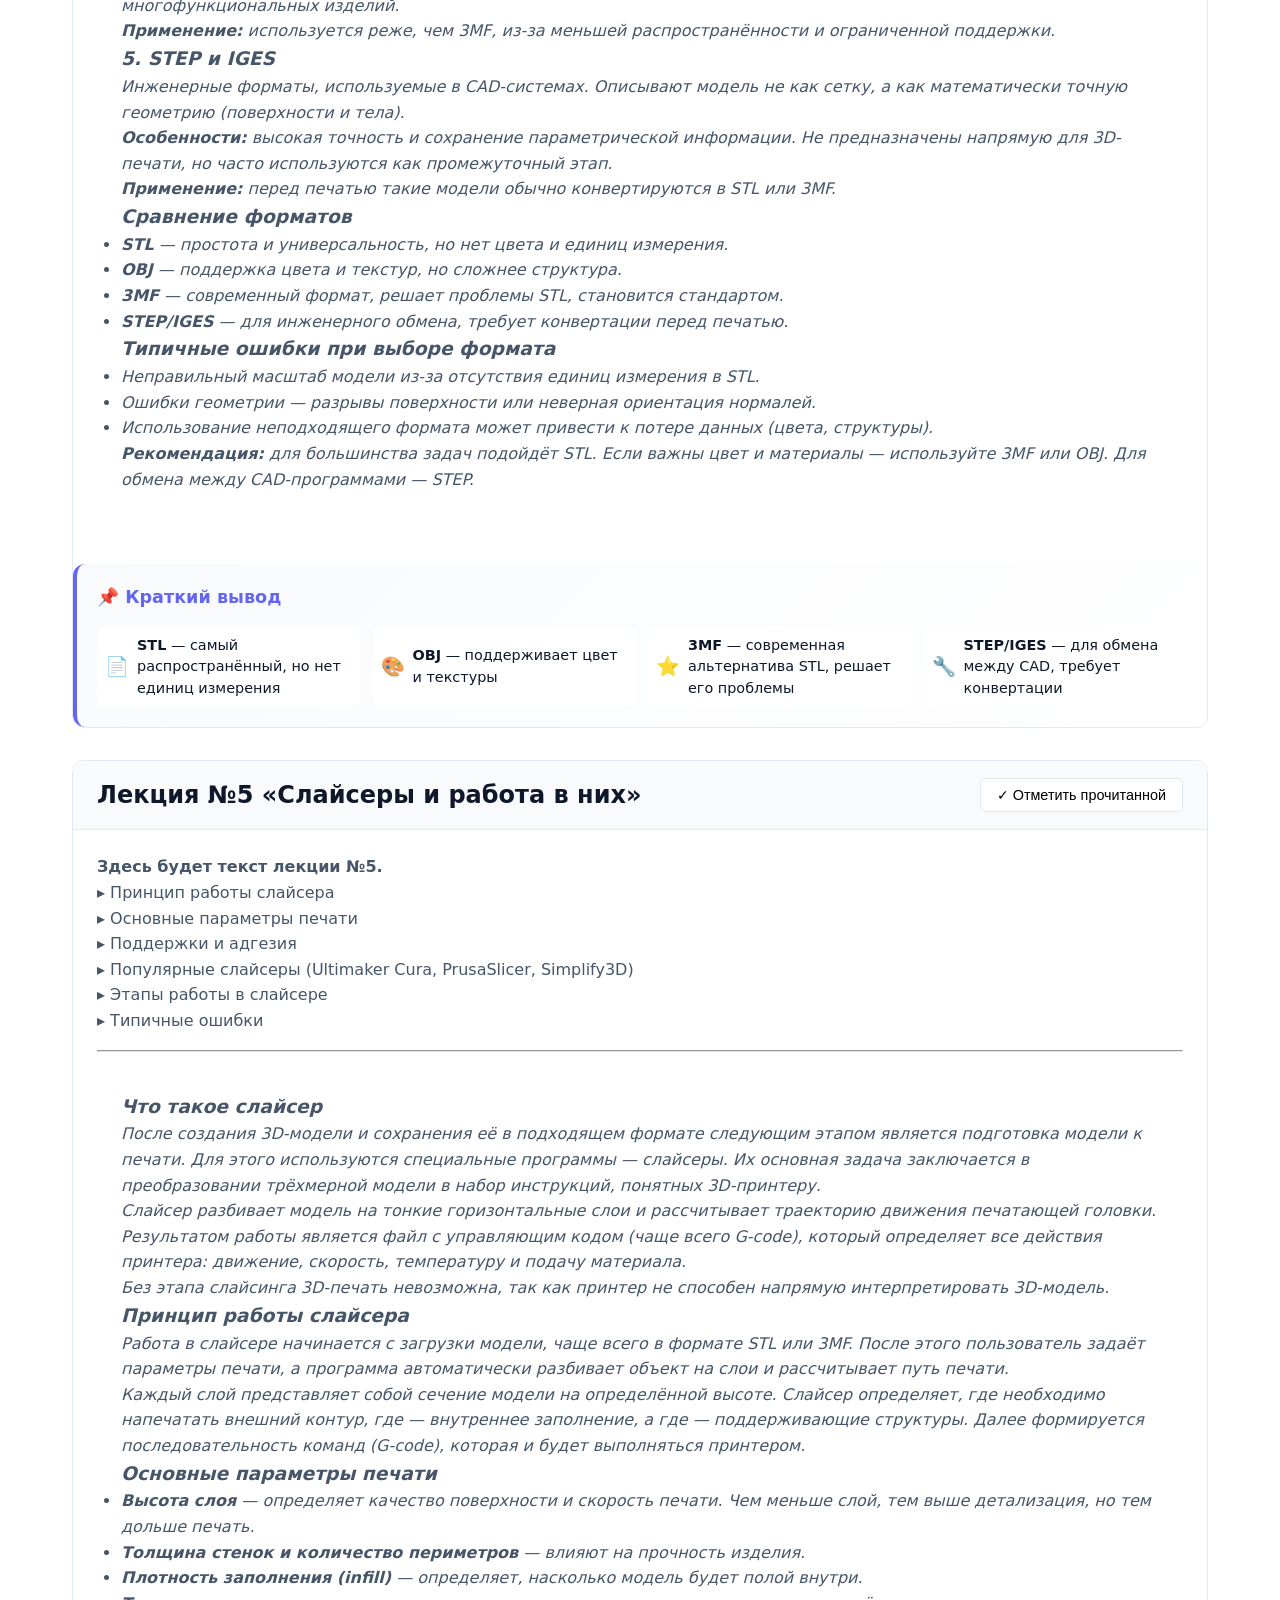
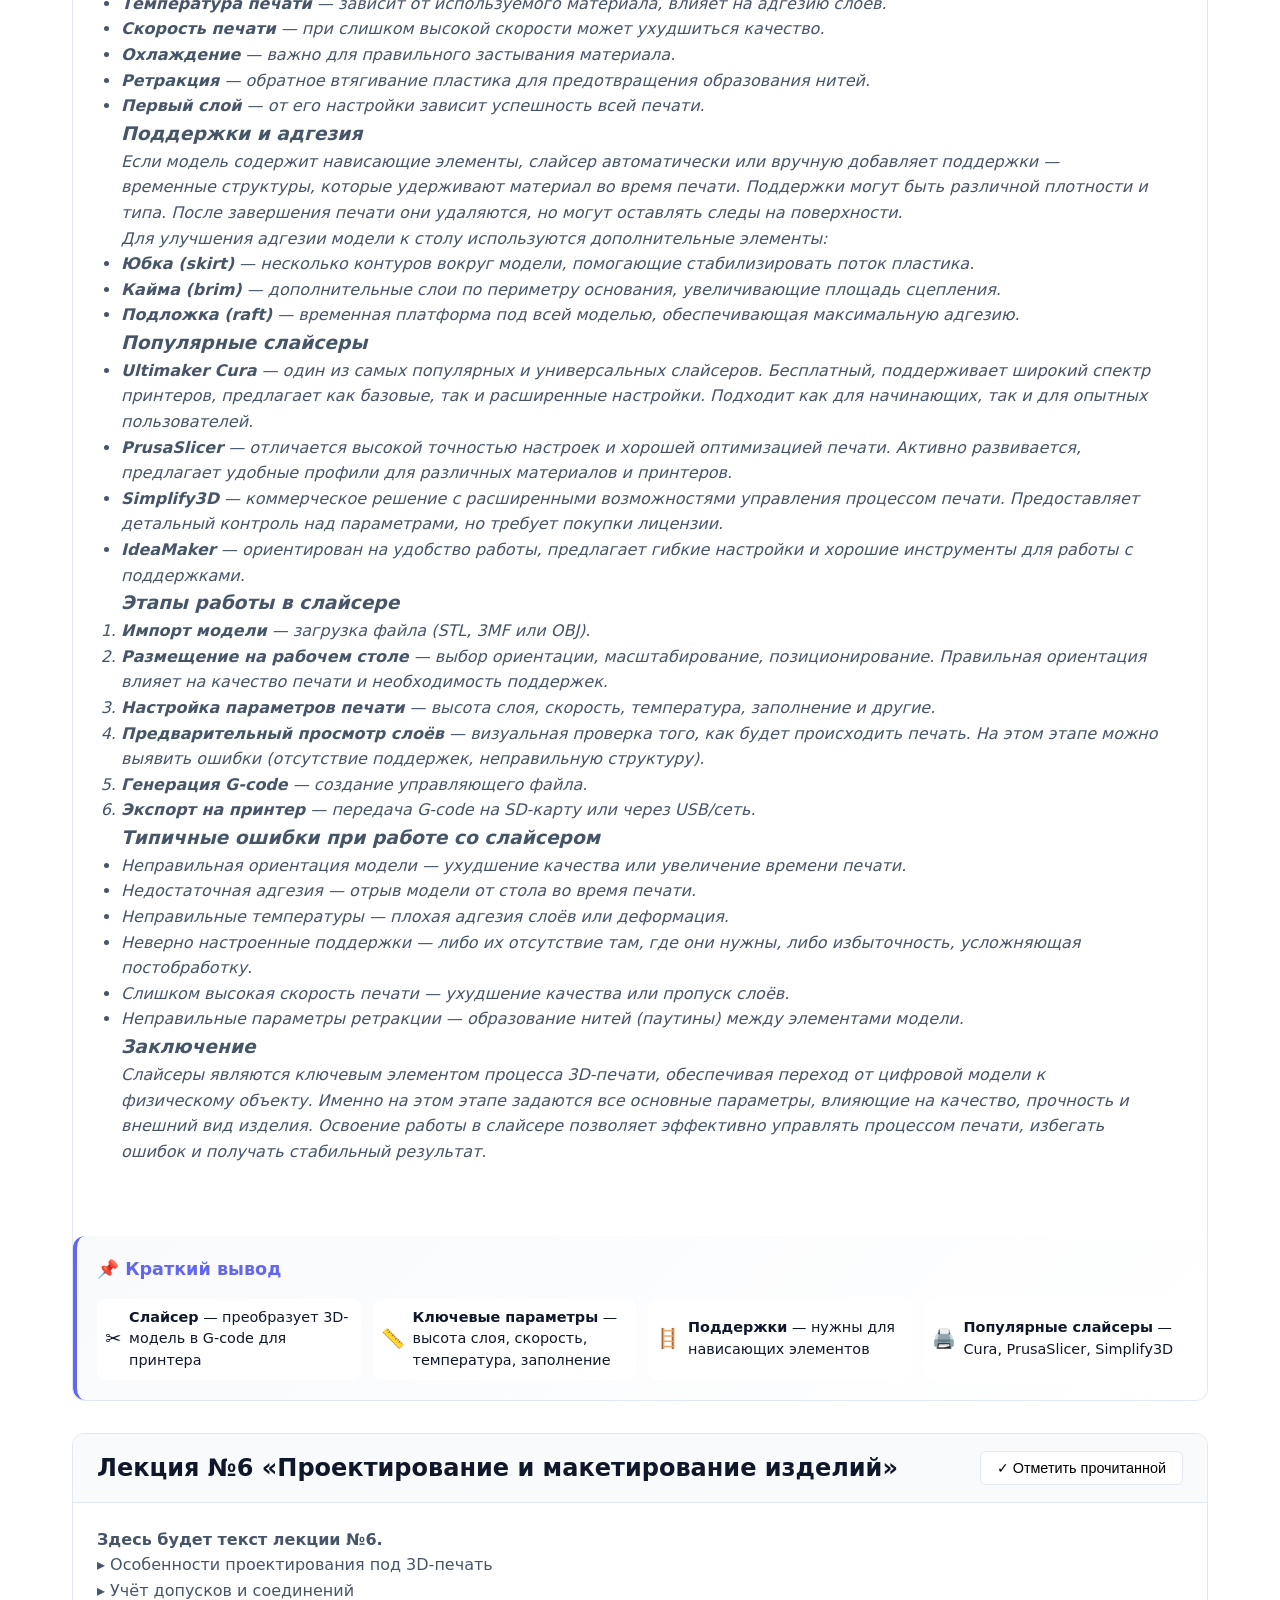
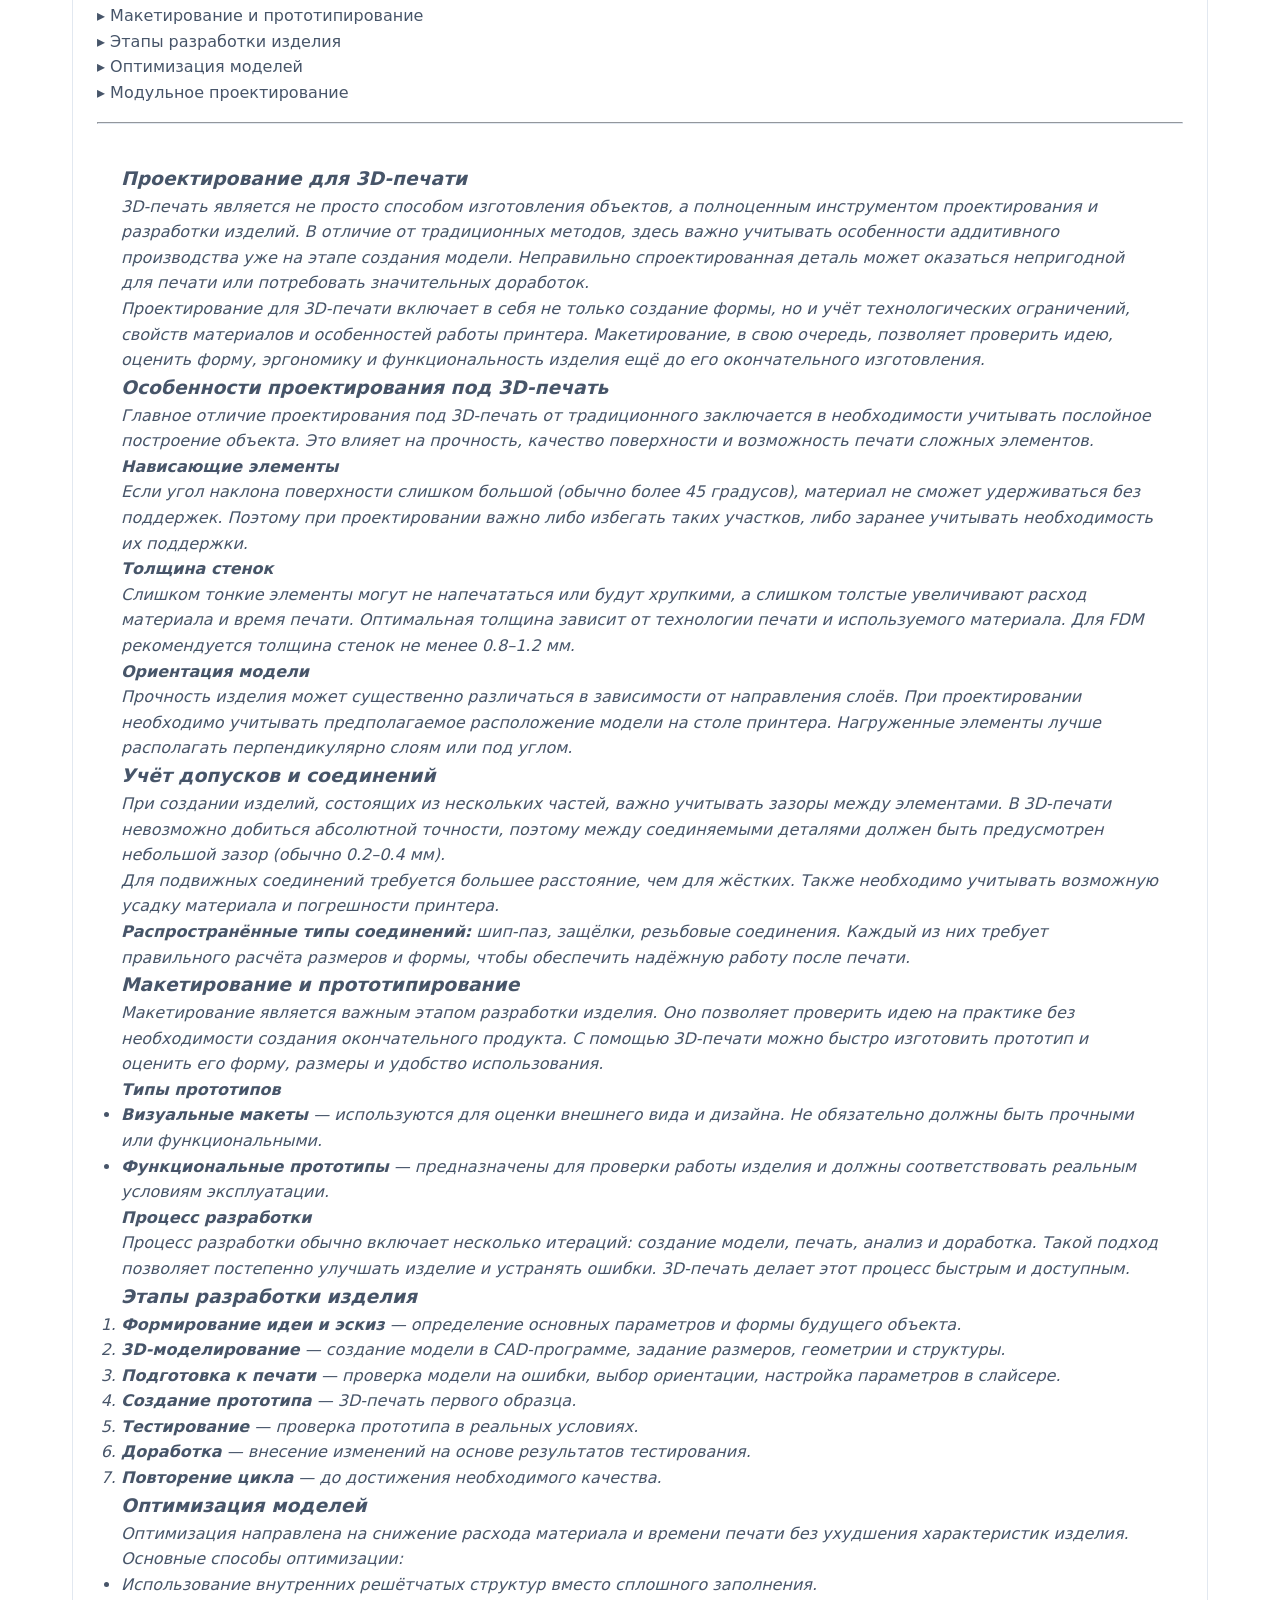
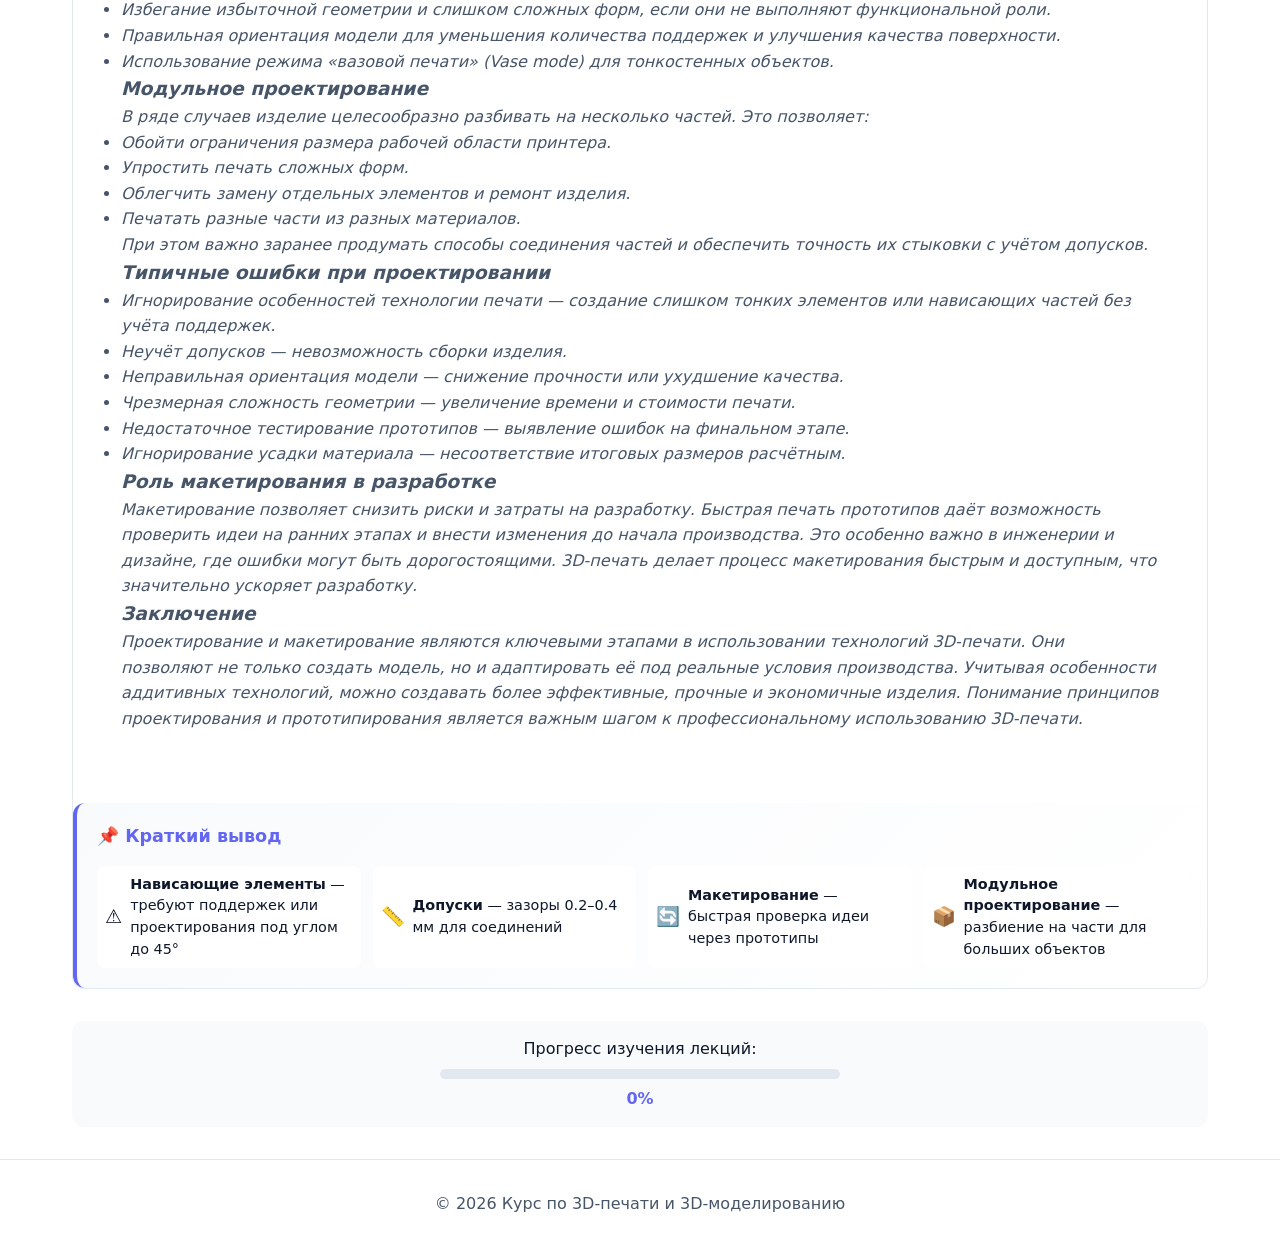
==== commit 0a261772: "Update lectures.html" ====
--- a/lectures.html
+++ b/lectures.html
@@ -82,6 +82,7 @@
     <p><strong>Материалы:</strong> PLA, ABS, PETG.</p>
     <p><strong>Преимущества:</strong> низкая стоимость, простота обслуживания, подходит для обучения и бытового использования.</p>
     <p><strong>Недостатки:</strong> заметная слоистость поверхности, точность ниже, чем у фотополимерных технологий, прочность зависит от направления слоёв.</p>
+        <img src="img/как работает FDM.jpg" alt="Схема работы FDM-принтера" class="lecture-image">
 
     <h4>2. SLA (Stereolithography) — стереолитография</h4>
     <p>Одна из первых технологий 3D-печати. Основана на использовании жидких фотополимеров. Лазерный луч последовательно засвечивает участки смолы, вызывая её затвердевание.</p>
--- a/css/style.css
+++ b/css/style.css
@@ -803,3 +803,26 @@
         grid-template-columns: 1fr;
     }
 }
+.img-placeholder {
+    background: #f0f0f0;
+    border: 2px dashed #ccc;
+    border-radius: 12px;
+    padding: 1rem;
+    margin: 1rem 0;
+    text-align: center;
+    color: #666;
+    font-style: italic;
+    font-size: 0.9rem;
+}
+
+[data-theme="dark"] .img-placeholder {
+    background: #1e293b;
+    border-color: #475569;
+    color: #94a3b8;
+}
+.lecture-image {
+    max-width: 100%;
+    height: auto;
+    border-radius: 12px;
+    margin: 1rem 0;
+}
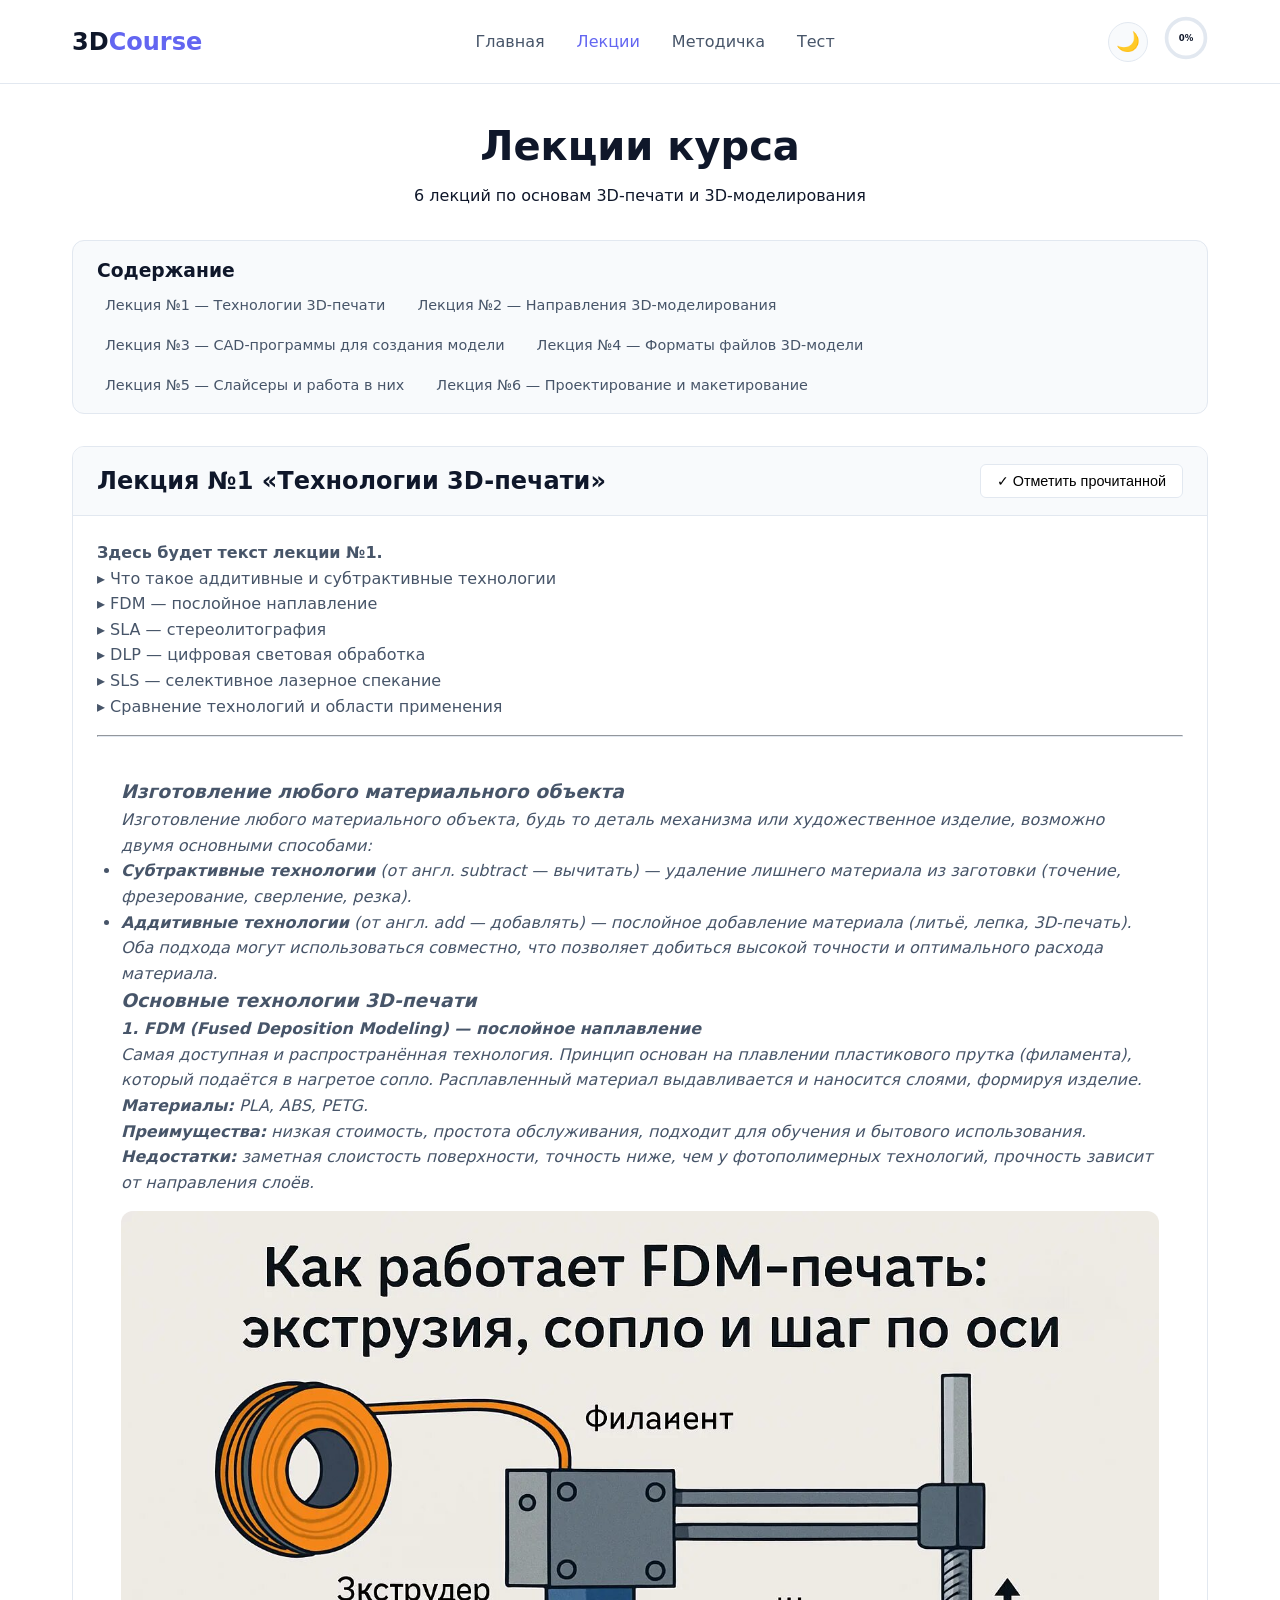
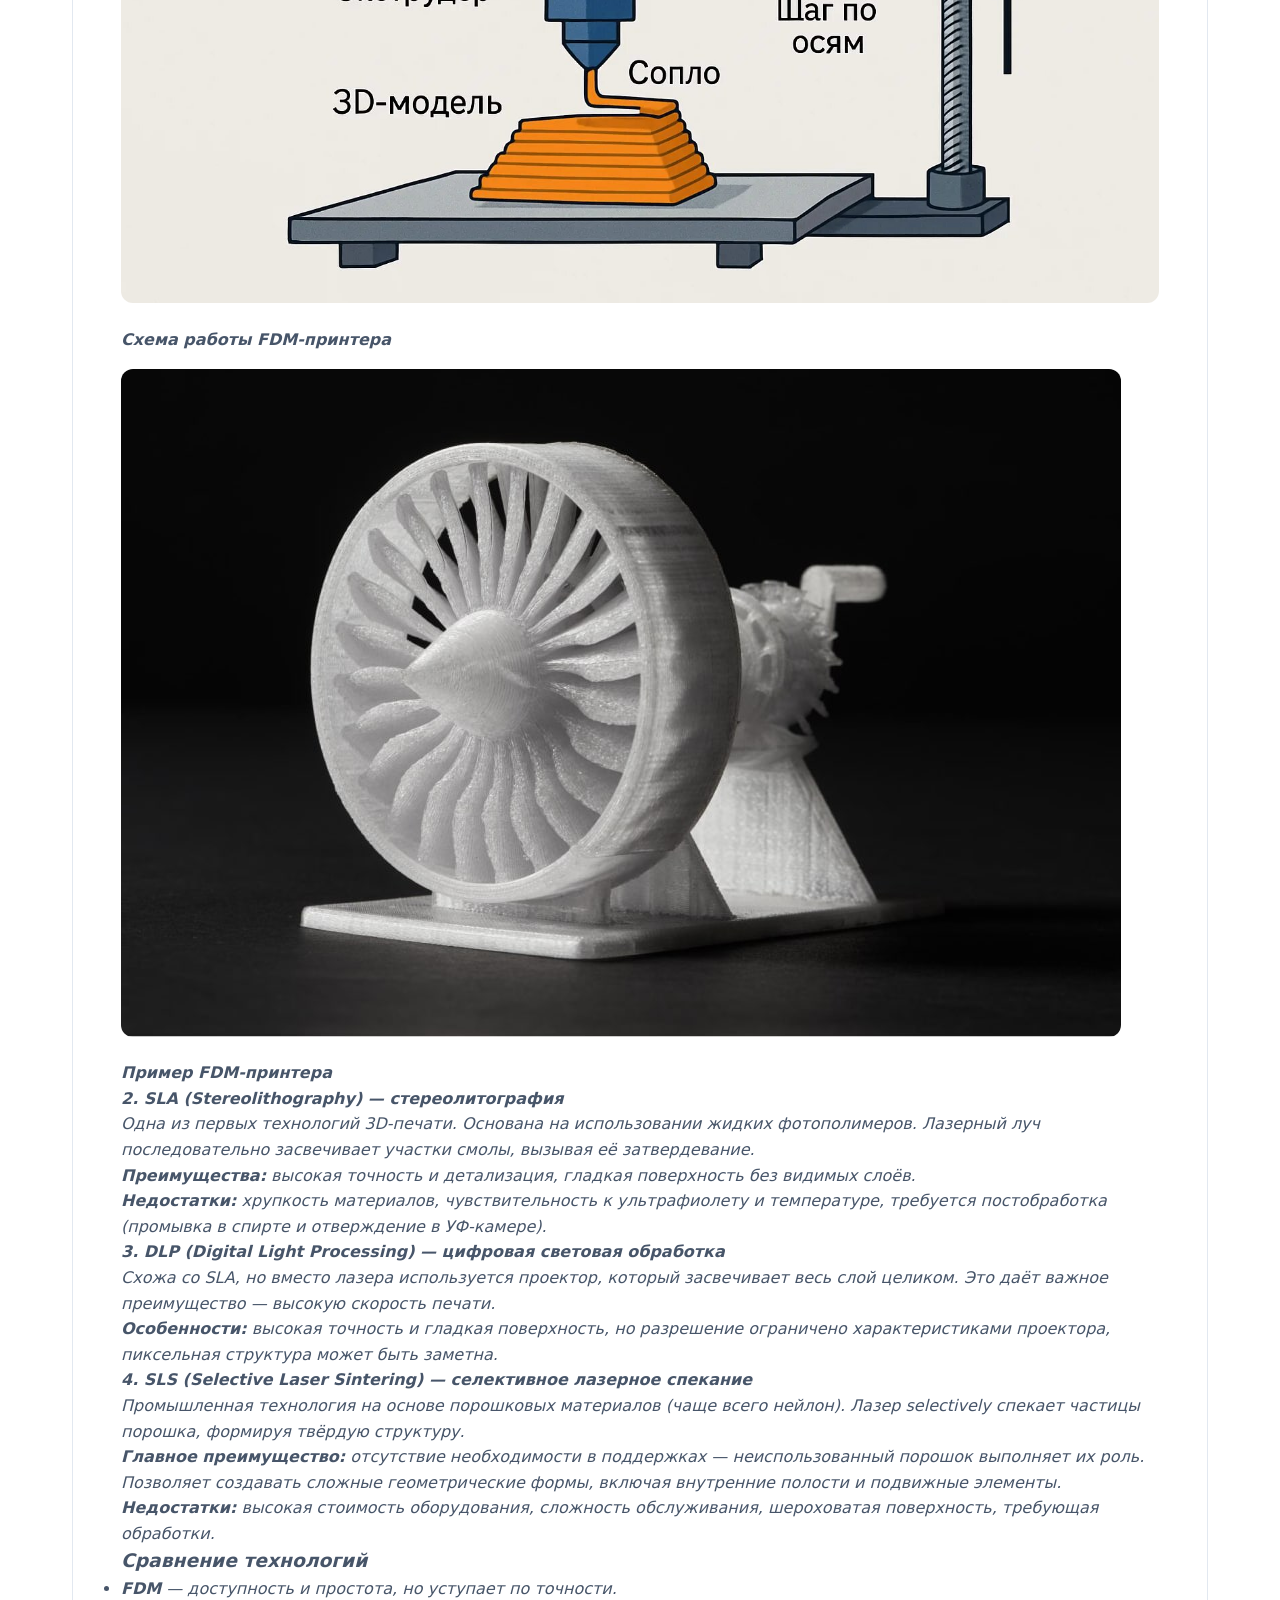
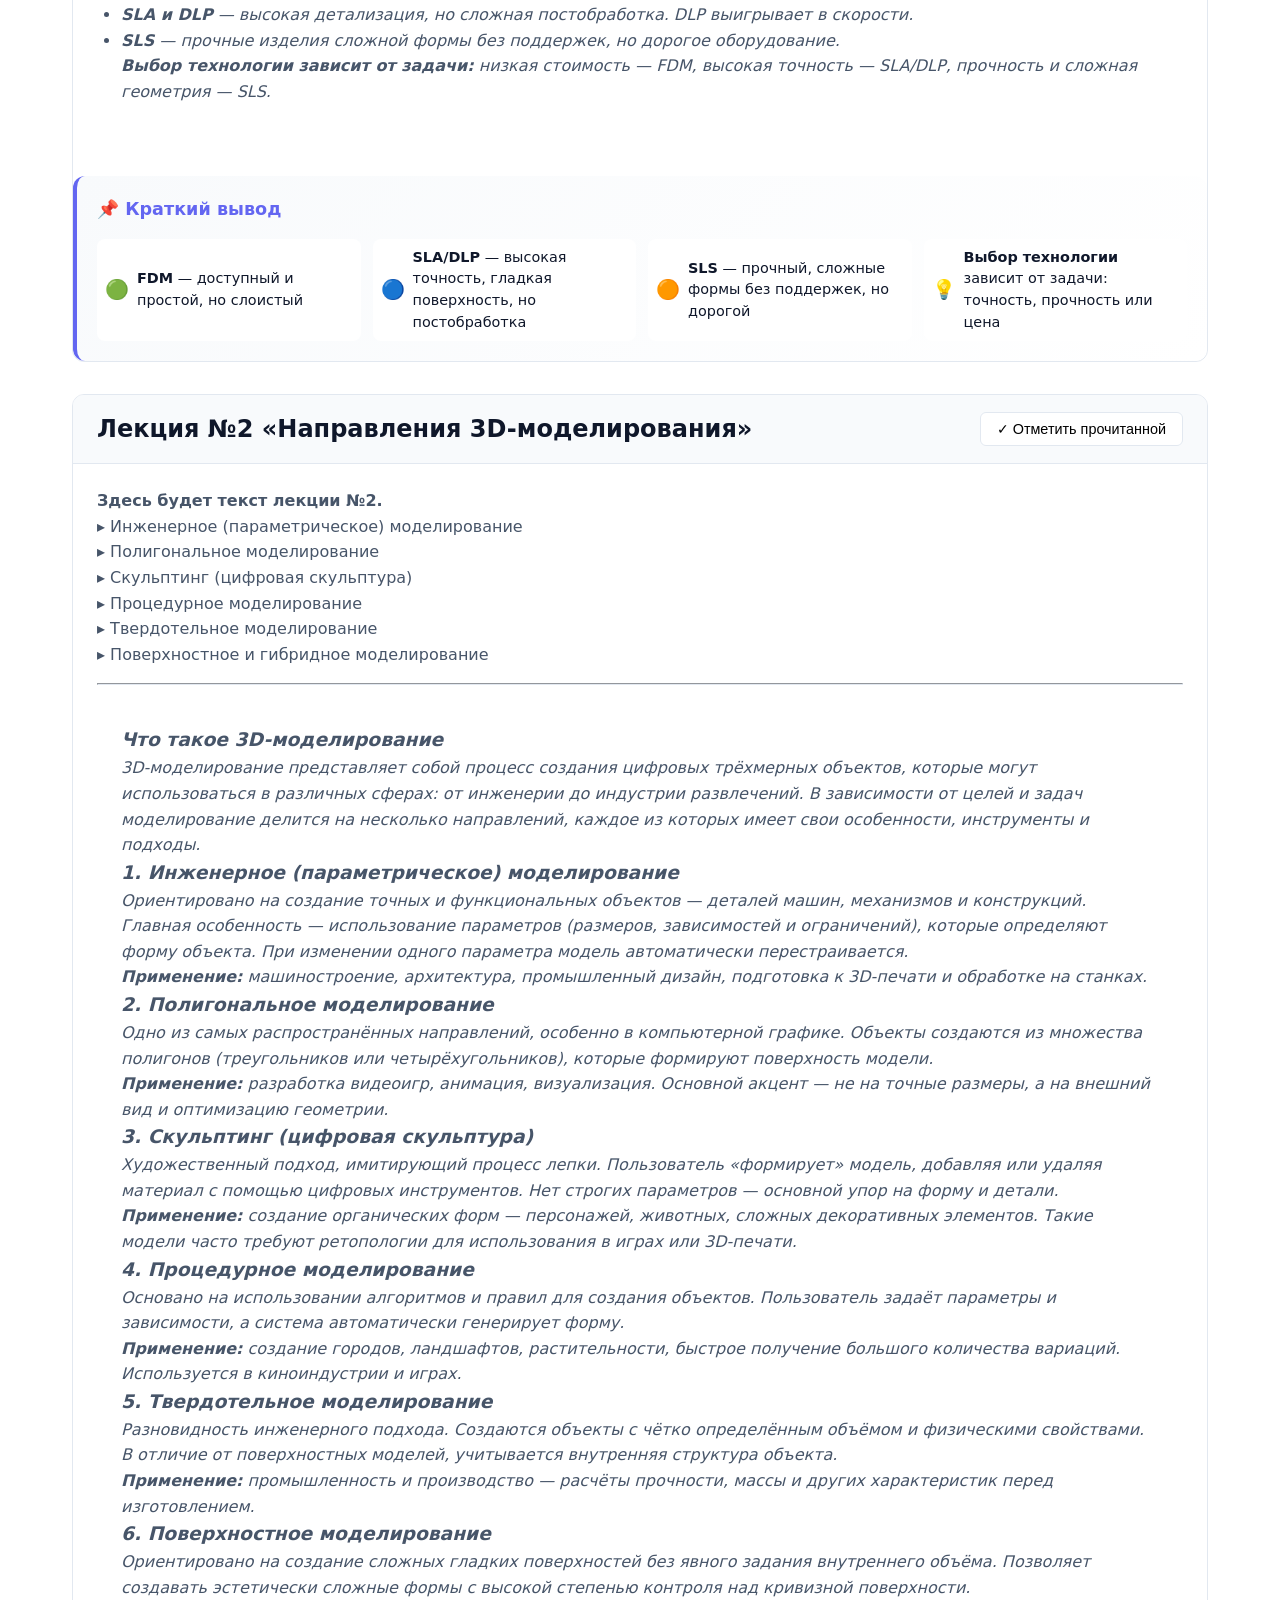
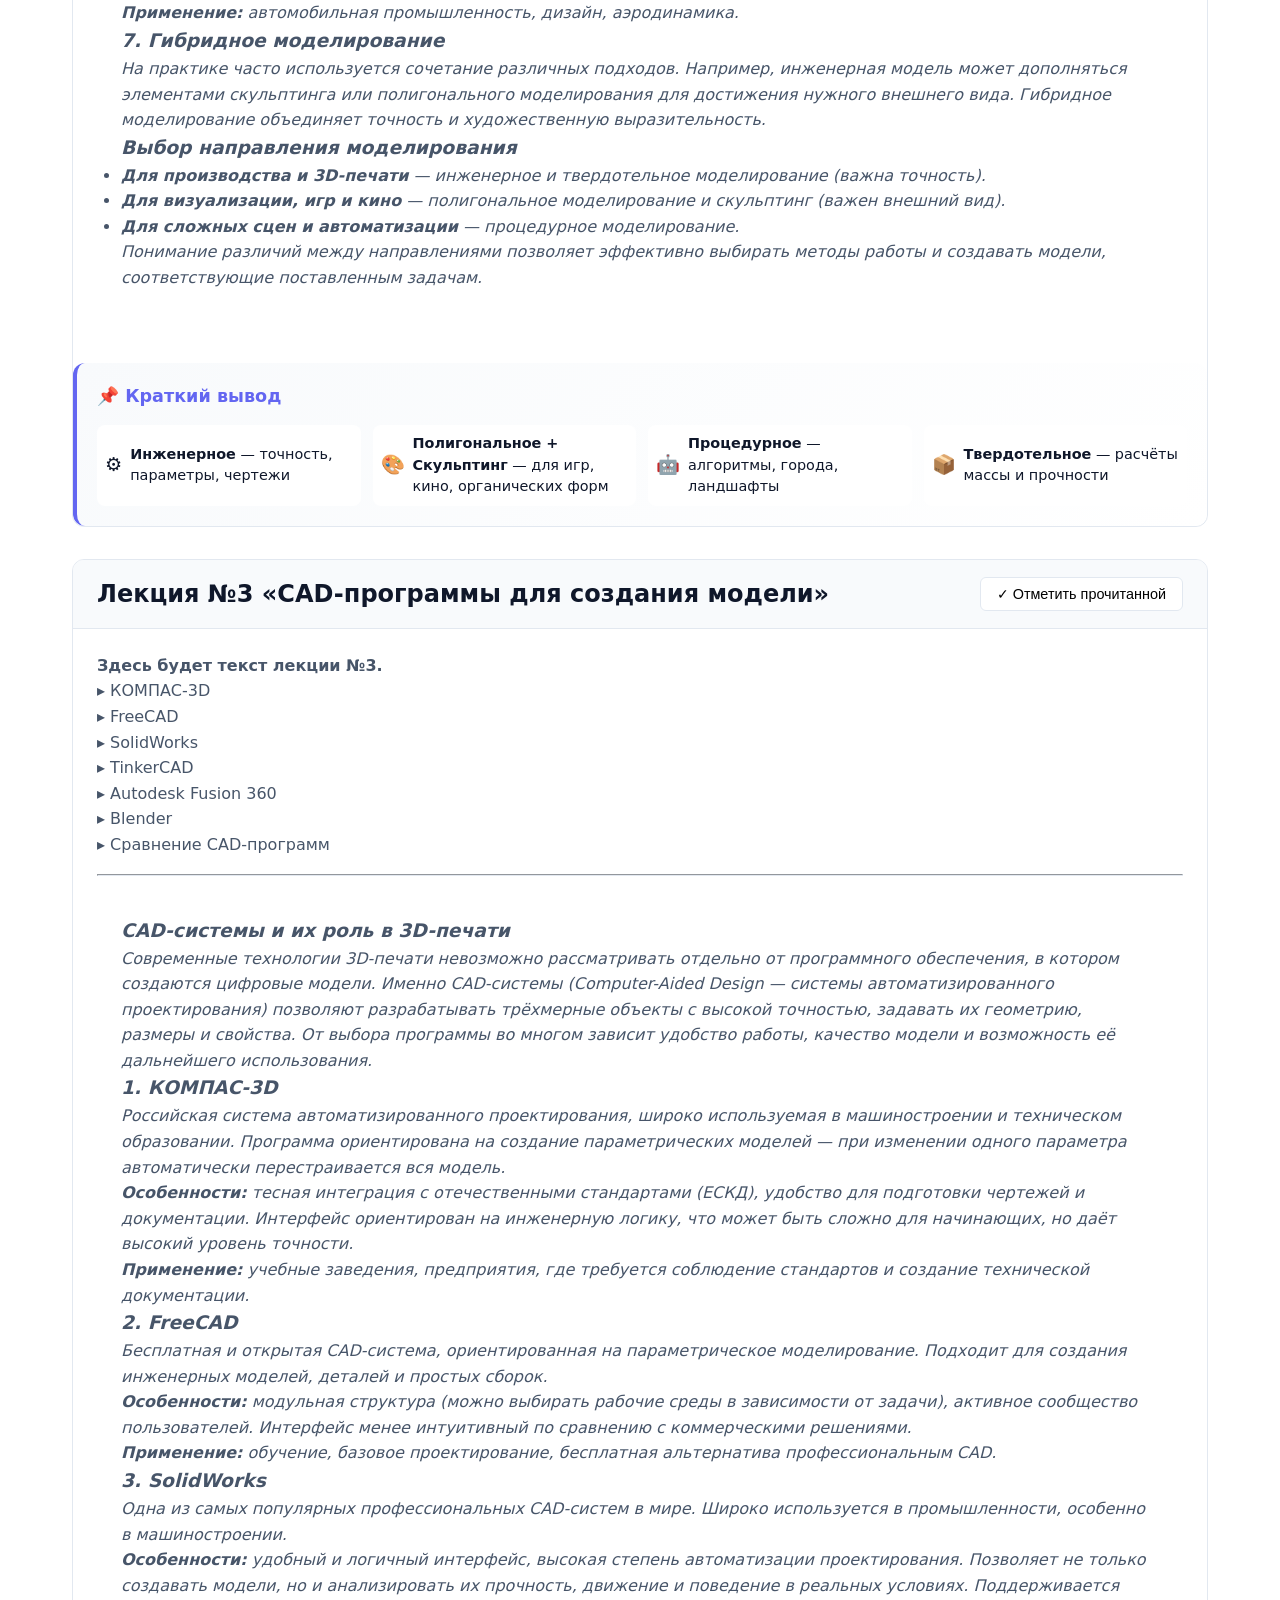
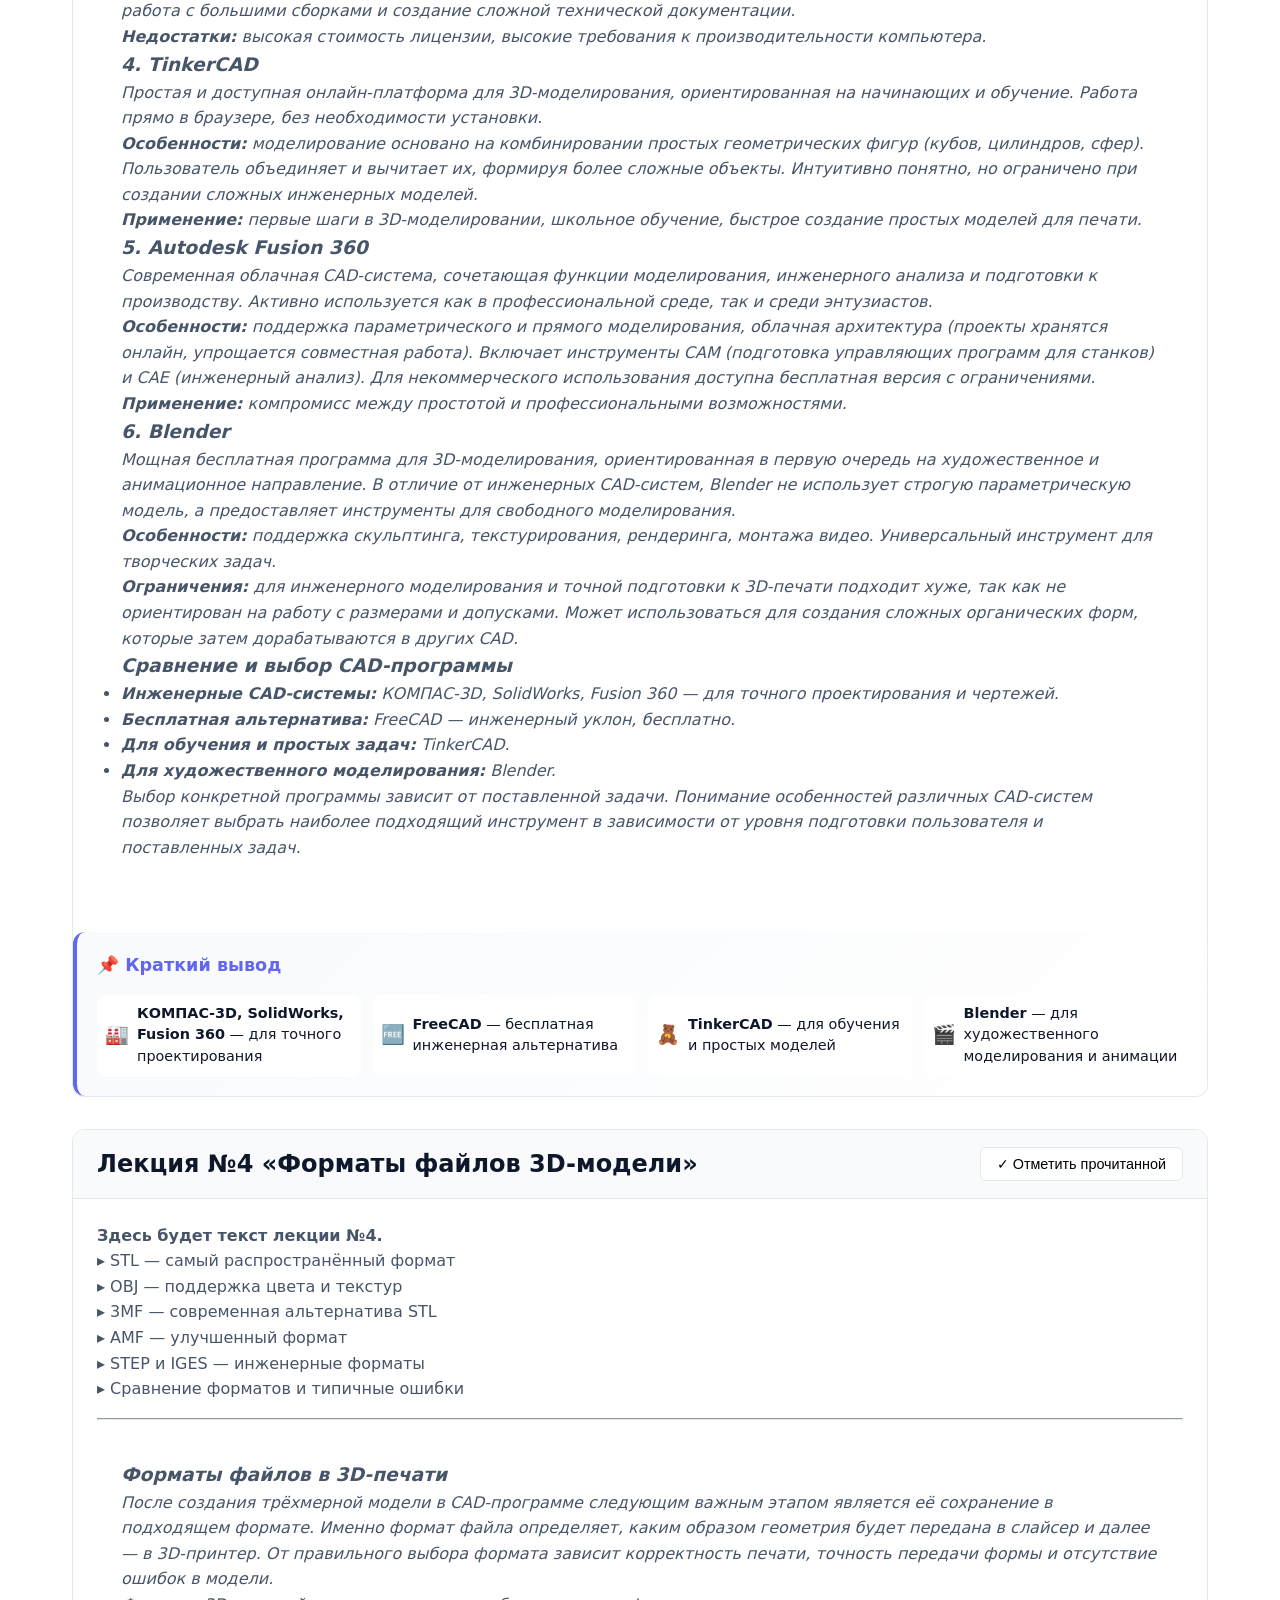
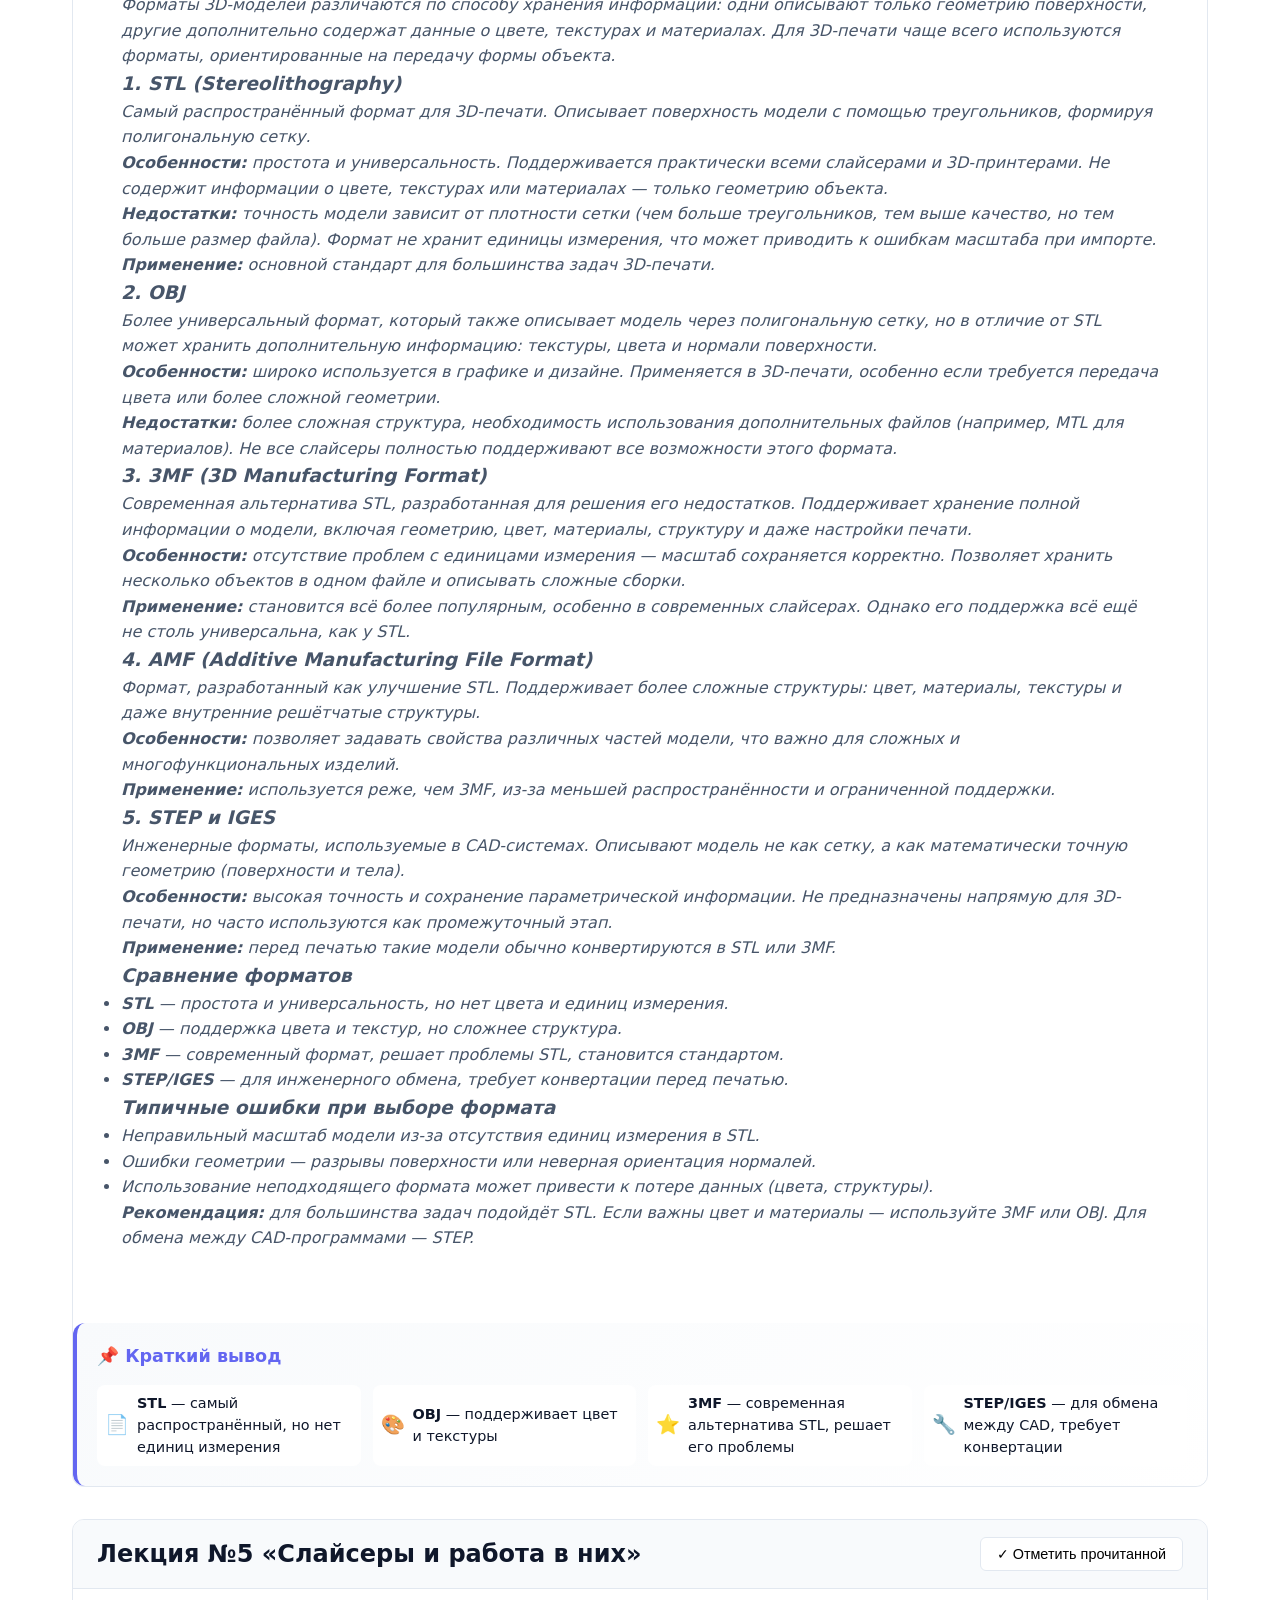
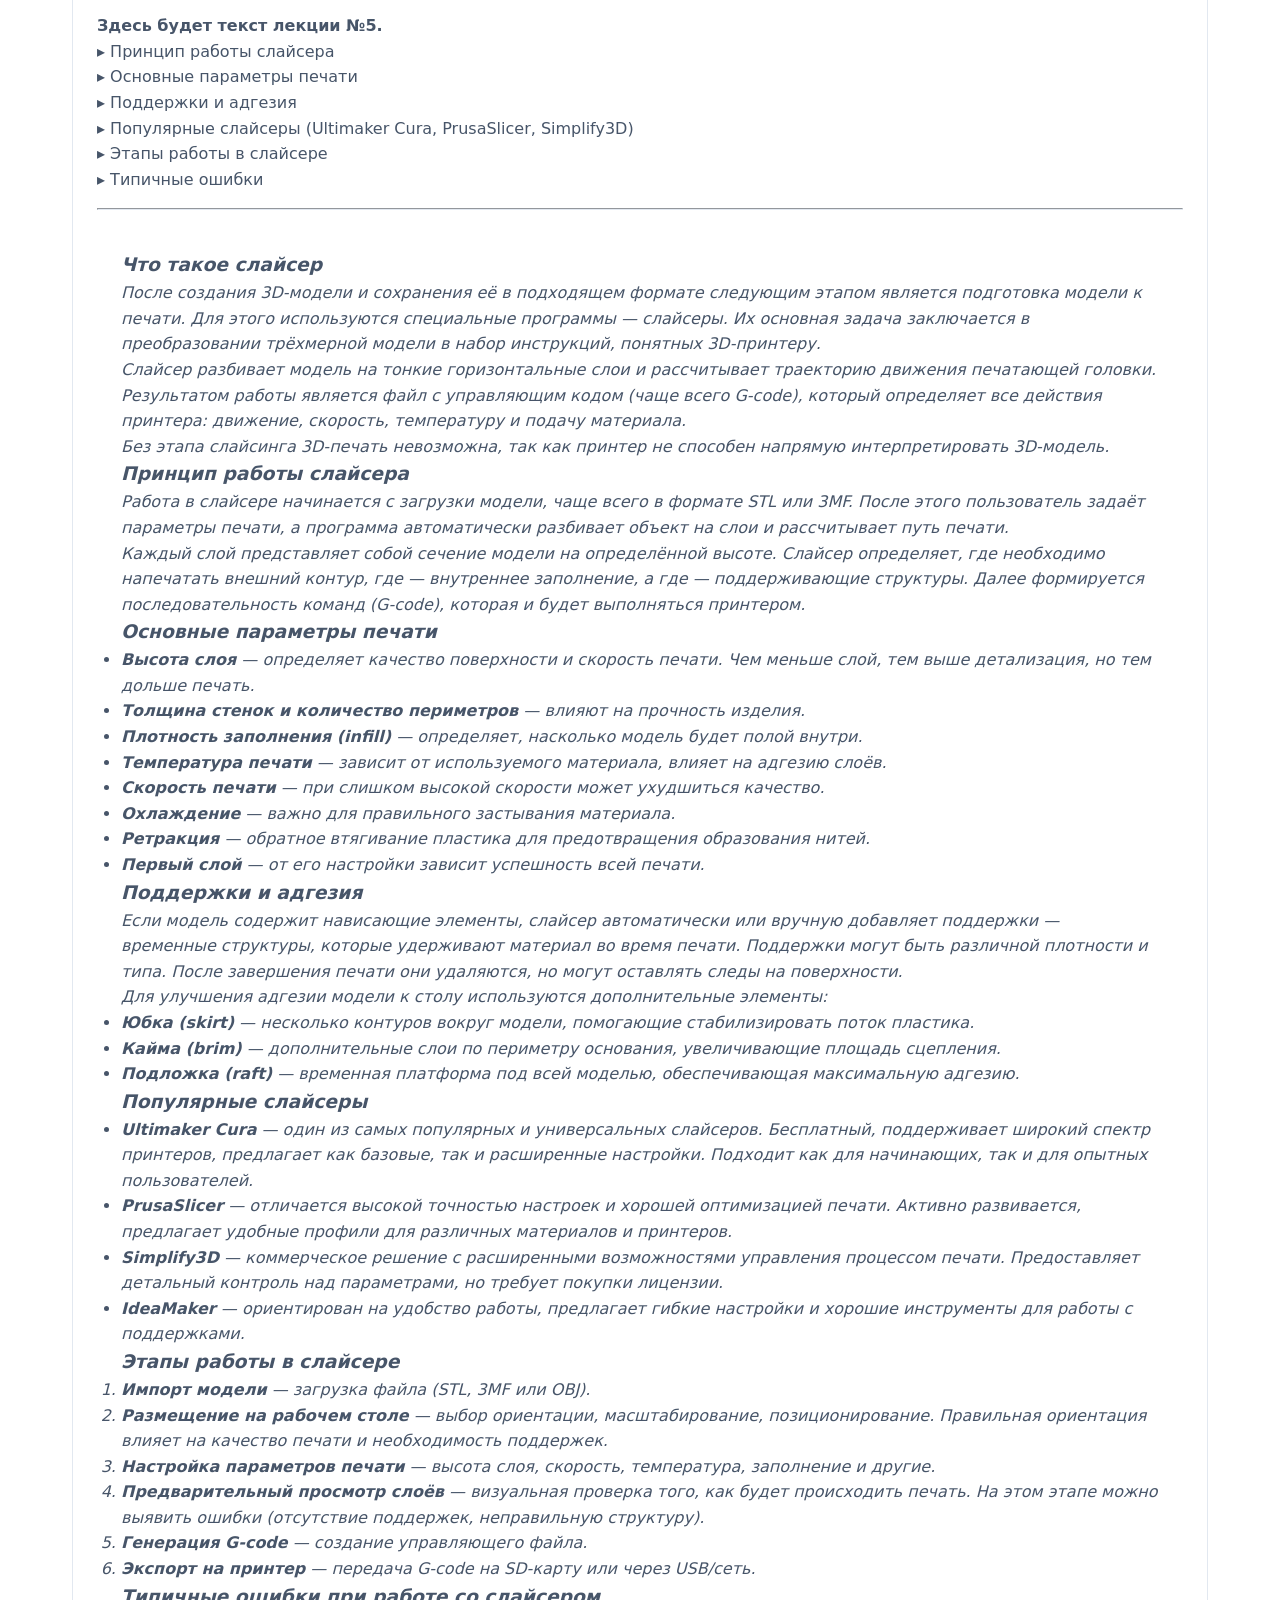
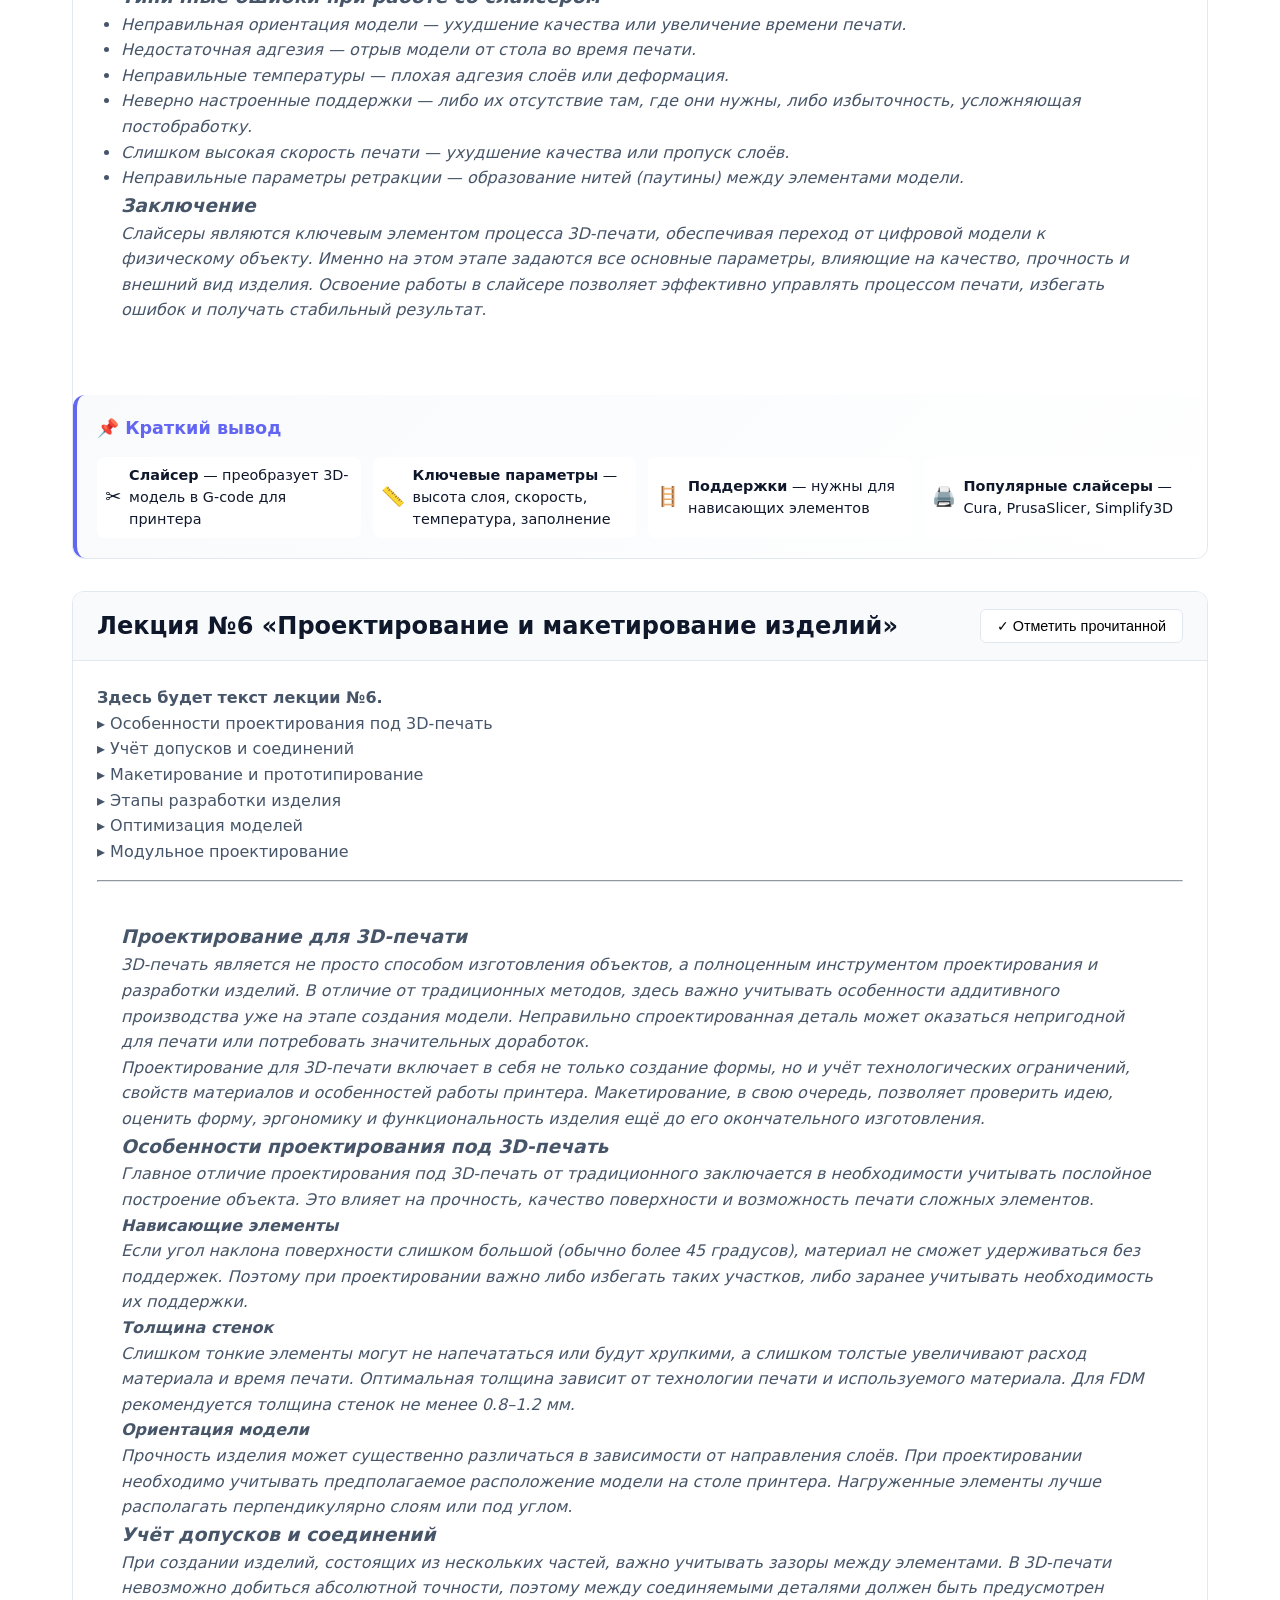
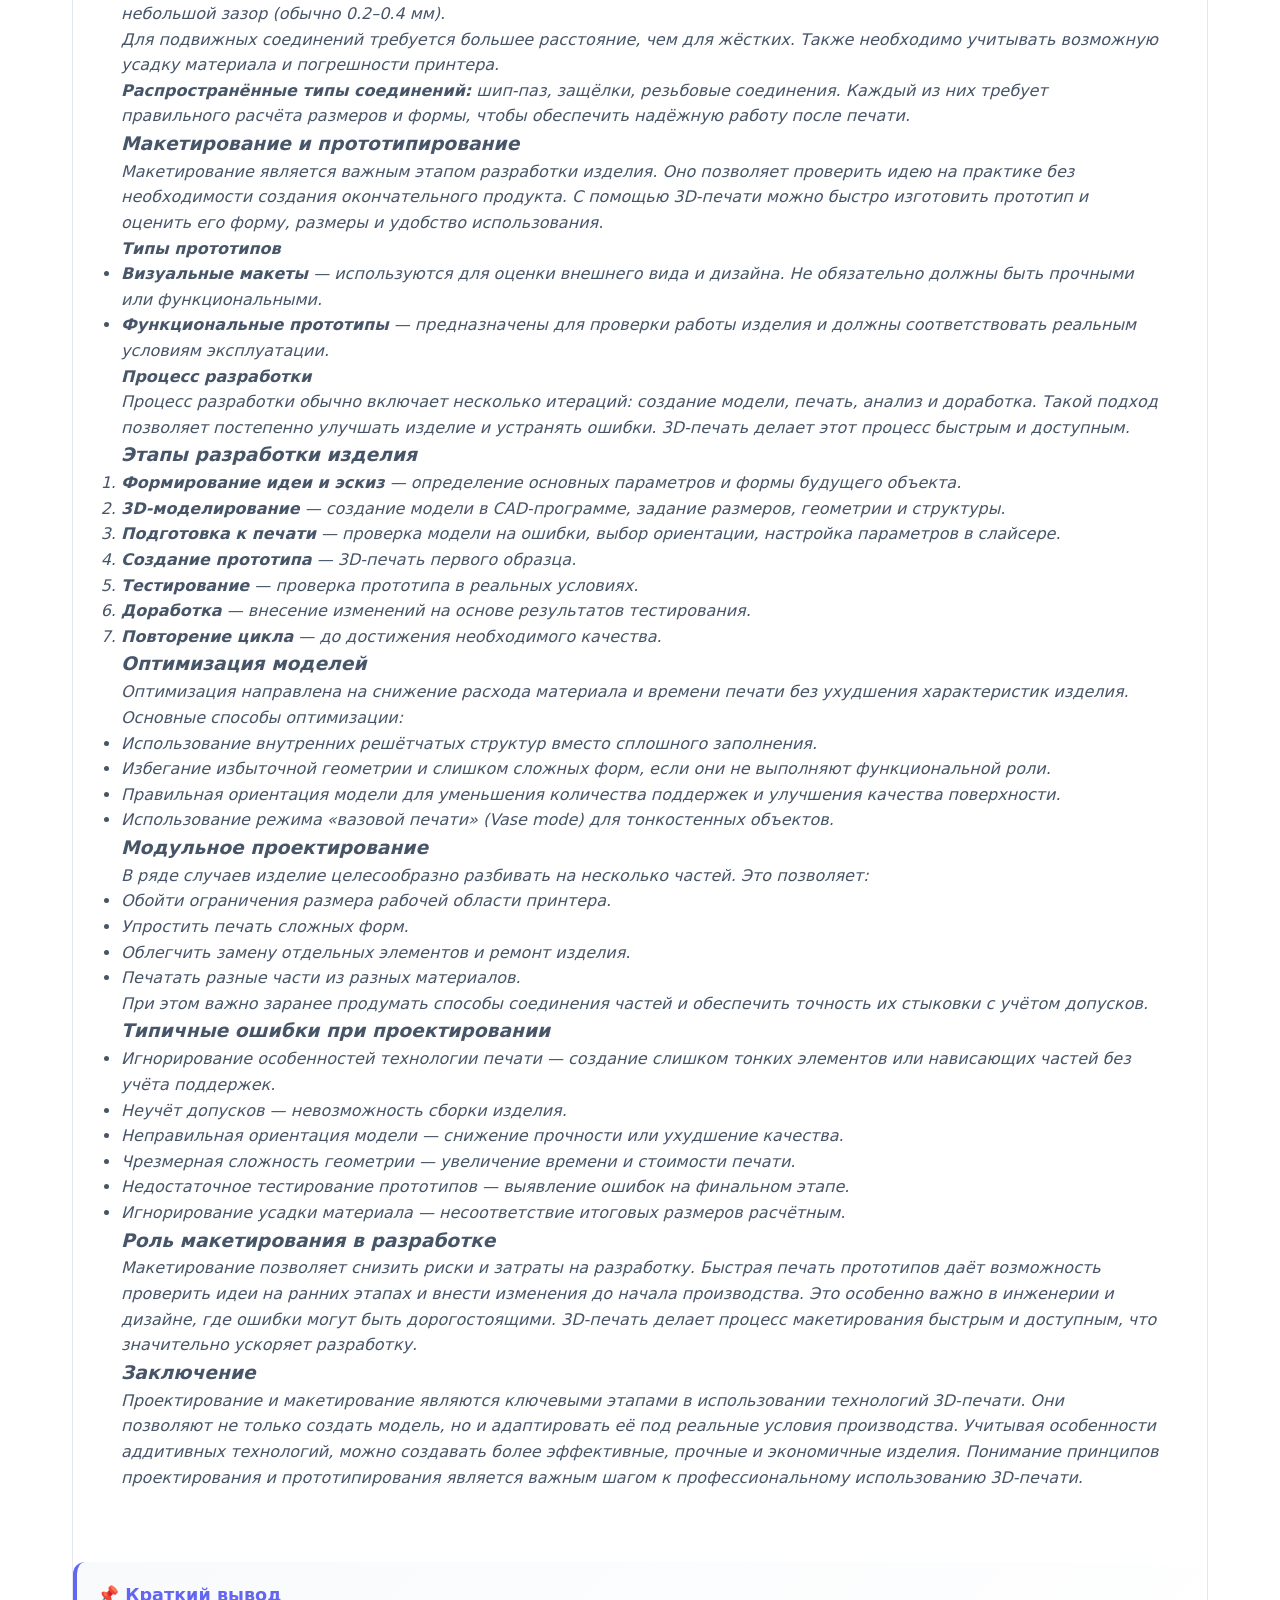
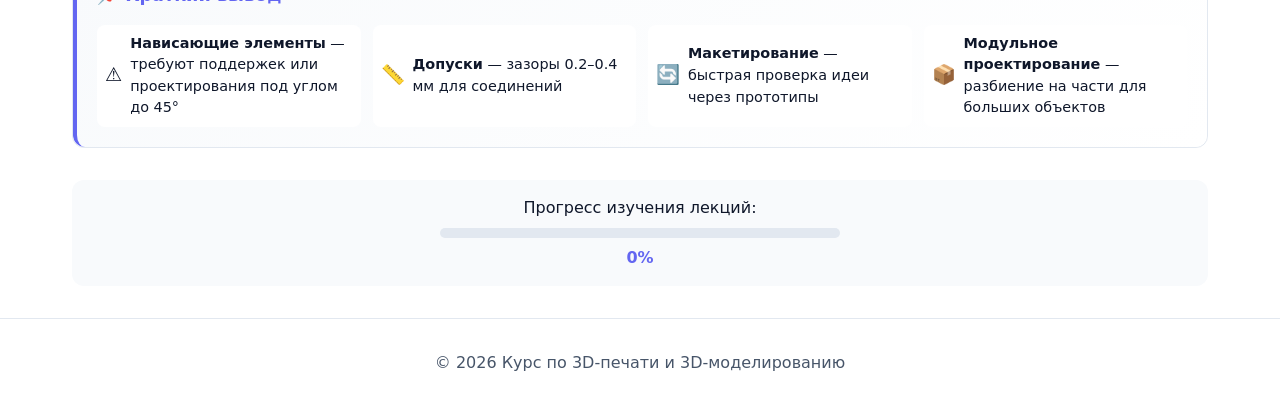
==== commit 56a2c8be: "Update lectures.html" ====
--- a/lectures.html
+++ b/lectures.html
@@ -83,6 +83,10 @@
     <p><strong>Преимущества:</strong> низкая стоимость, простота обслуживания, подходит для обучения и бытового использования.</p>
     <p><strong>Недостатки:</strong> заметная слоистость поверхности, точность ниже, чем у фотополимерных технологий, прочность зависит от направления слоёв.</p>
         <img src="img/как работает FDM.jpg" alt="Схема работы FDM-принтера" class="lecture-image">
+                                <p><strong>Схема работы FDM-принтера</strong></p>
+        <img src="img/пример fdm.jpg" alt="Пример FDM-принтера" class="lecture-image">
+                                <p><strong>Пример FDM-принтера</strong></p>
+
 
     <h4>2. SLA (Stereolithography) — стереолитография</h4>
     <p>Одна из первых технологий 3D-печати. Основана на использовании жидких фотополимеров. Лазерный луч последовательно засвечивает участки смолы, вызывая её затвердевание.</p>
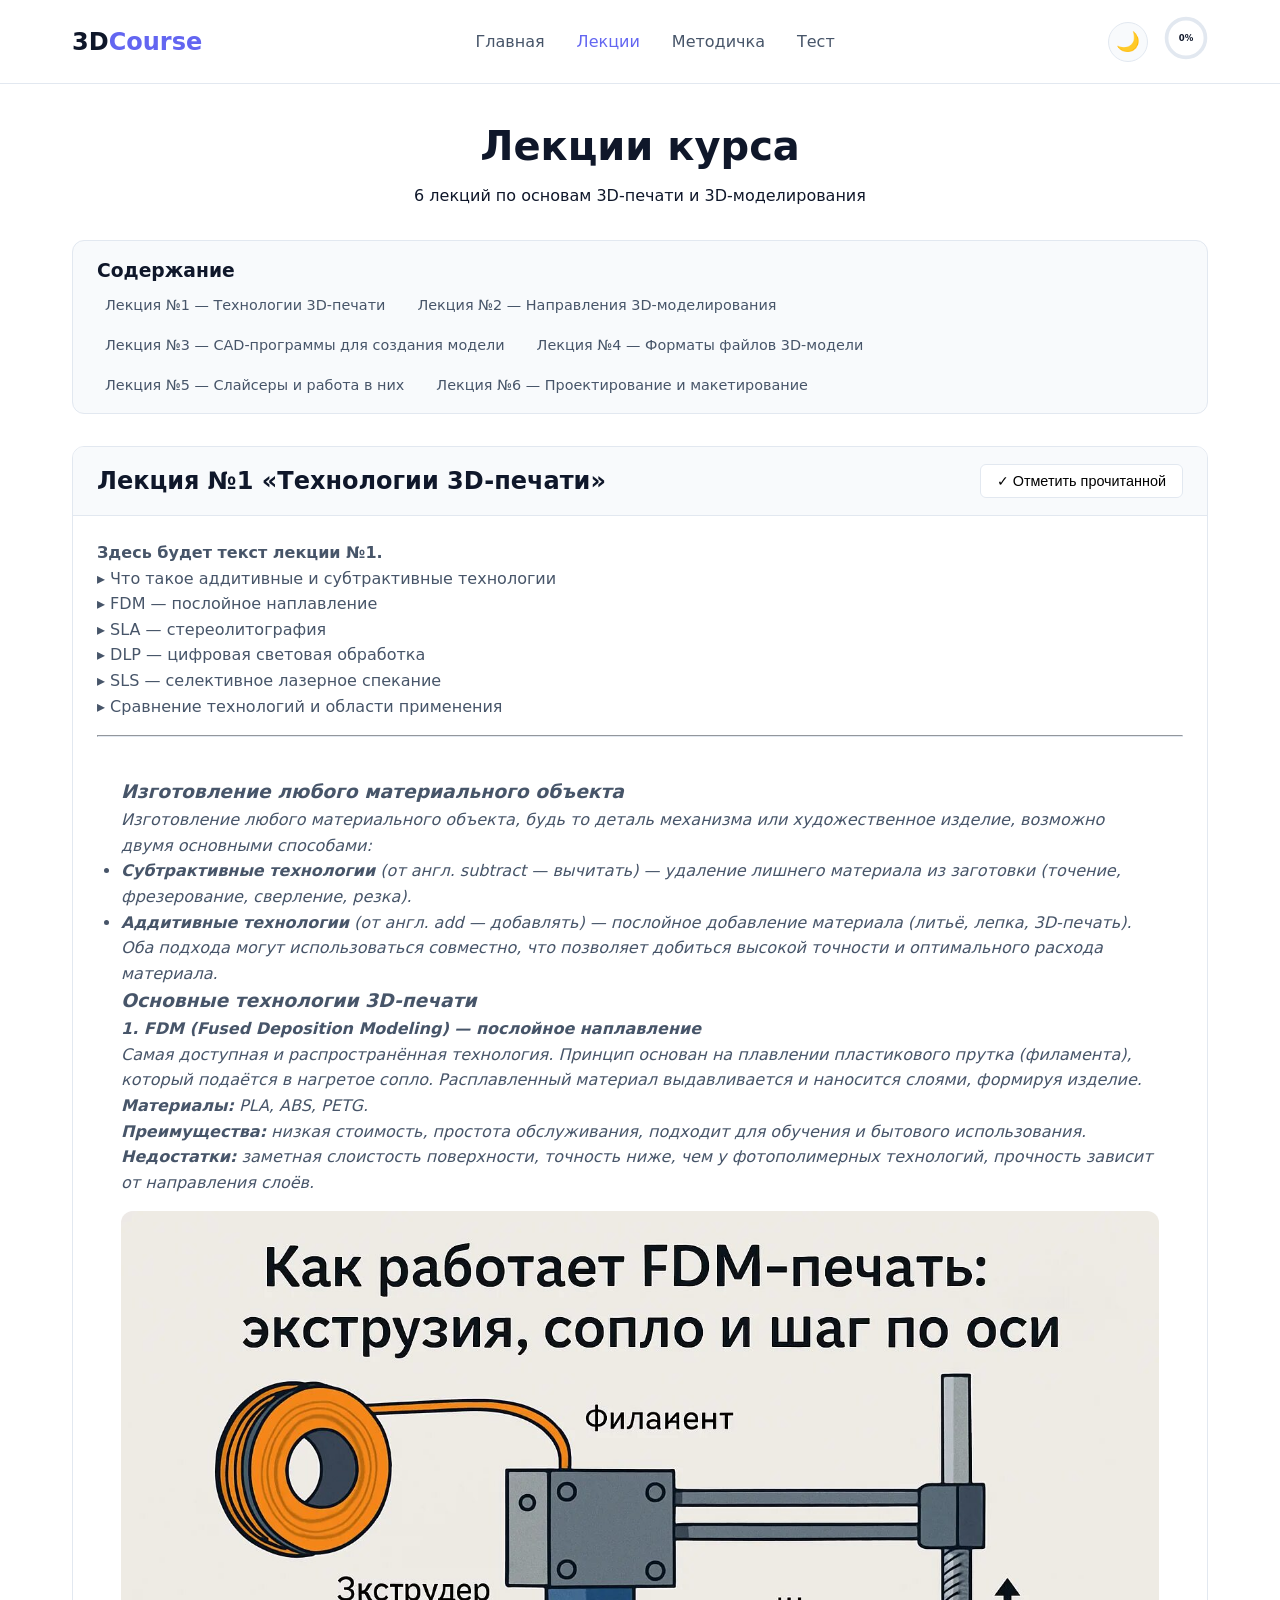
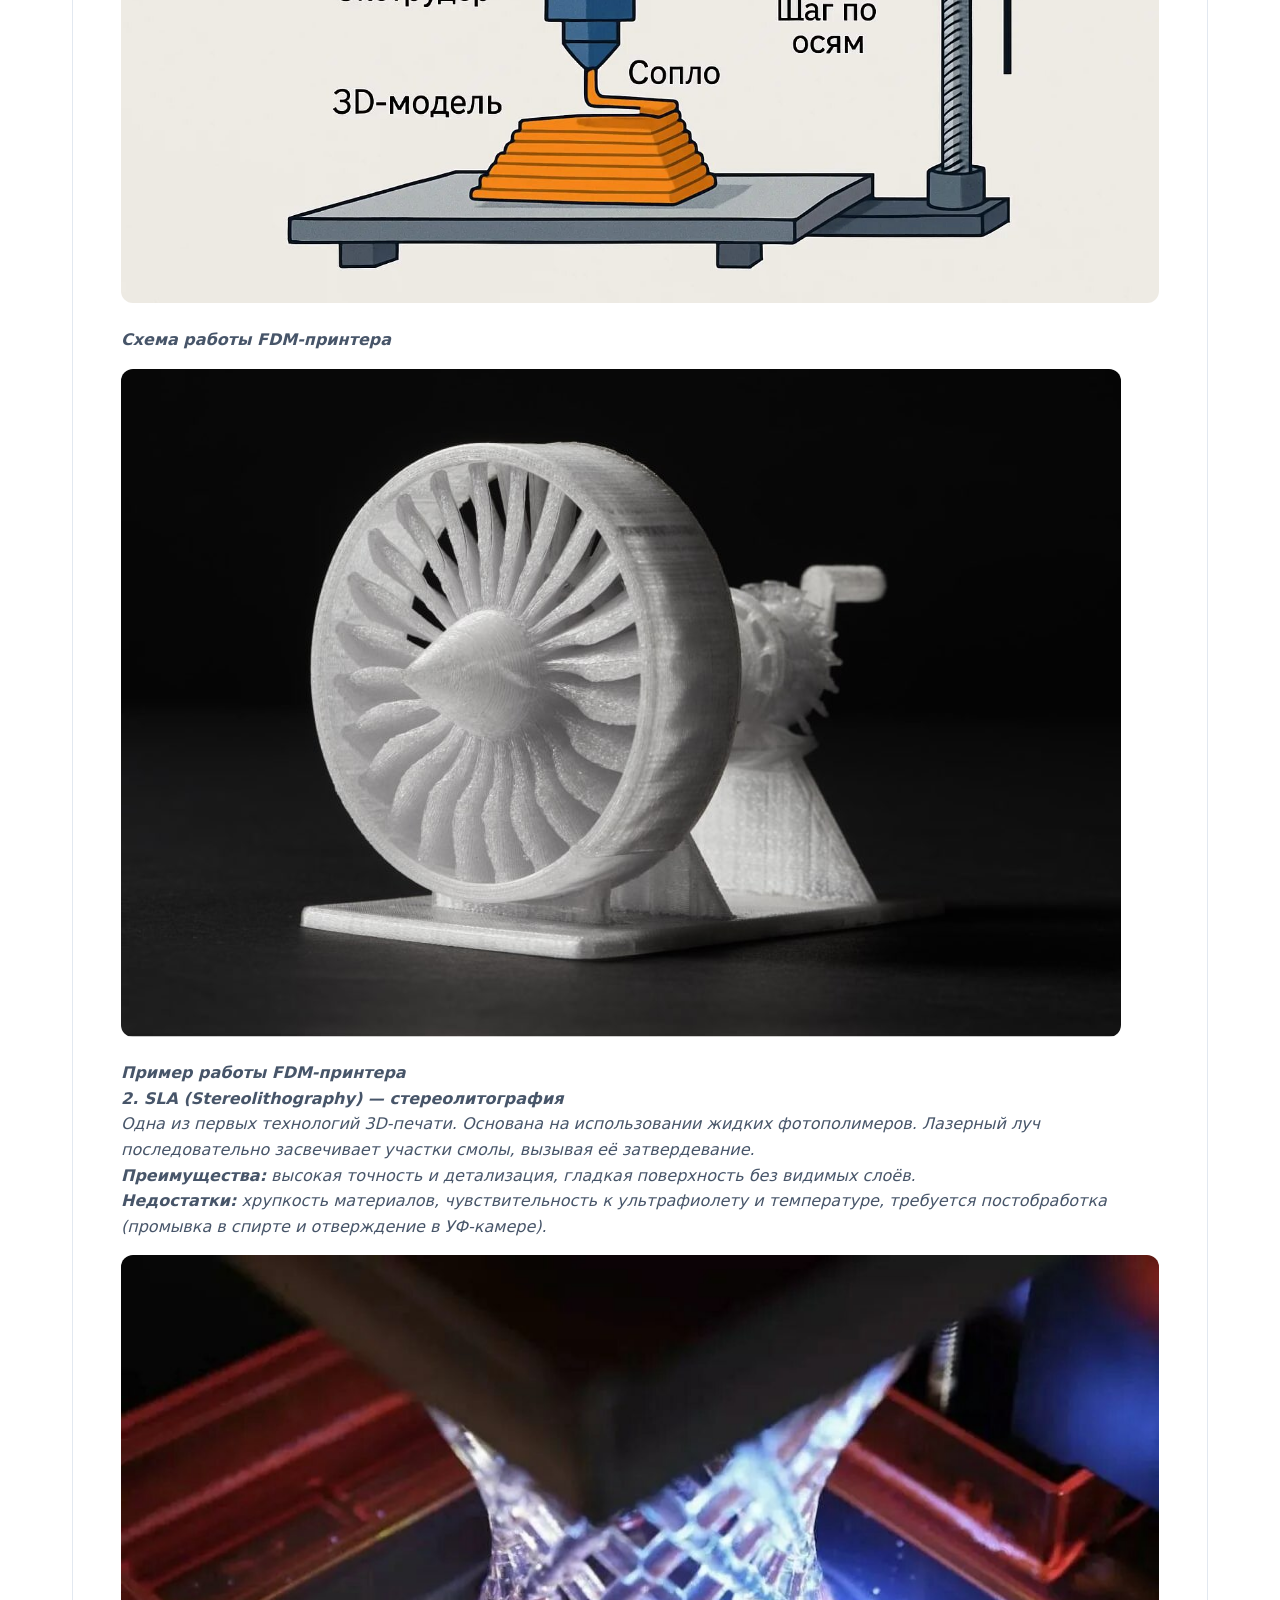
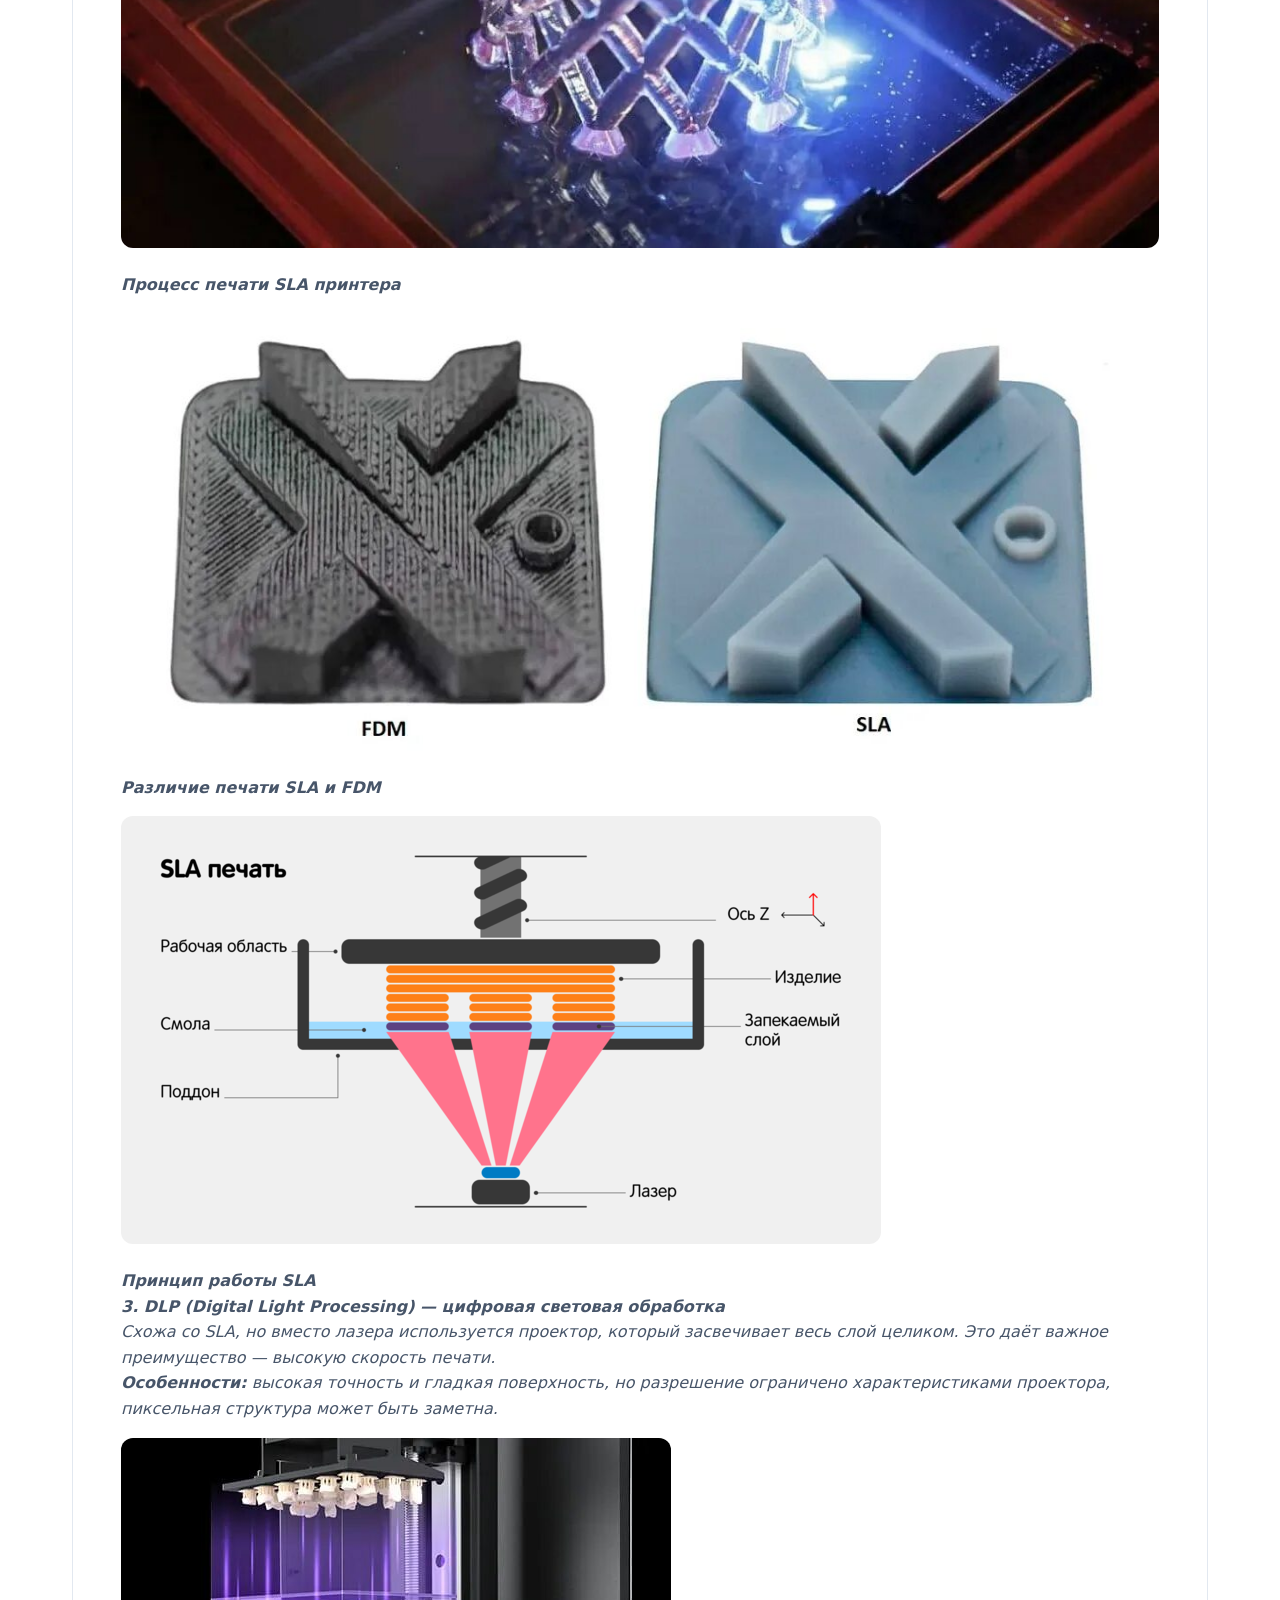
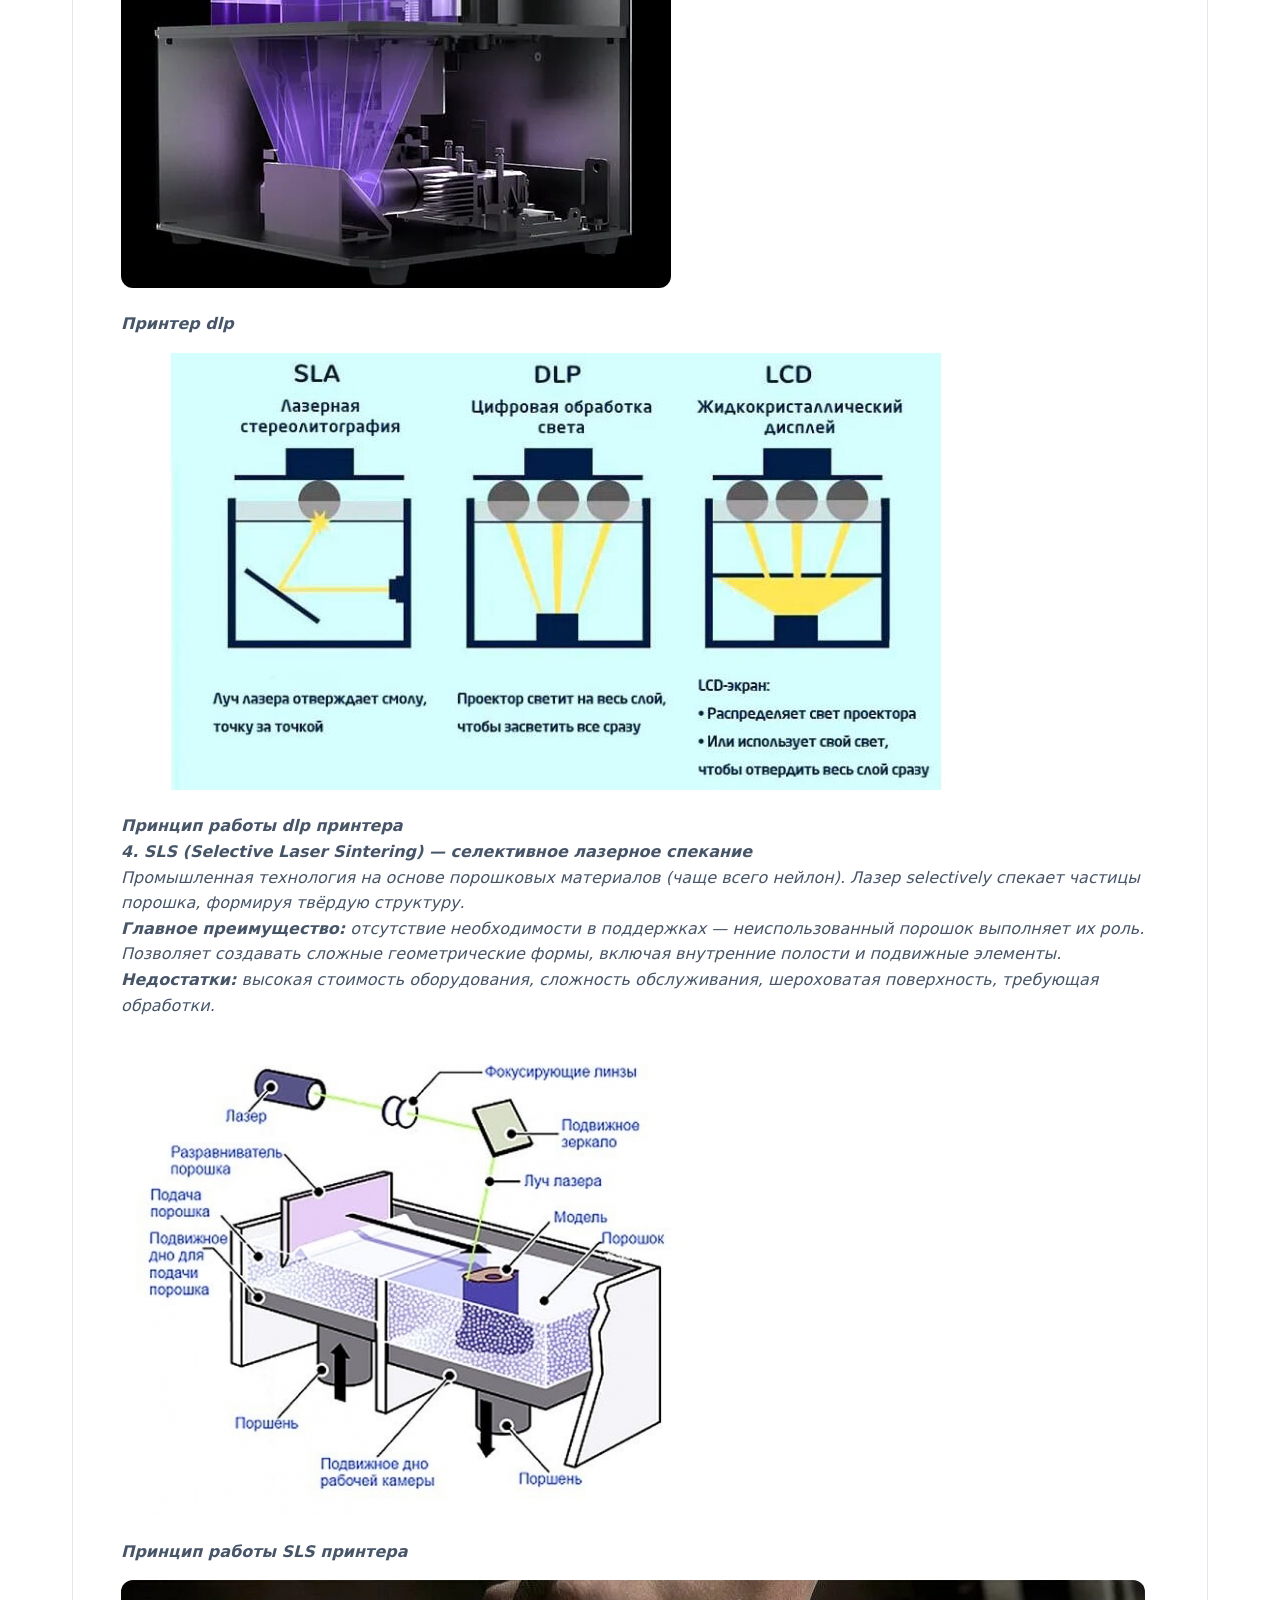
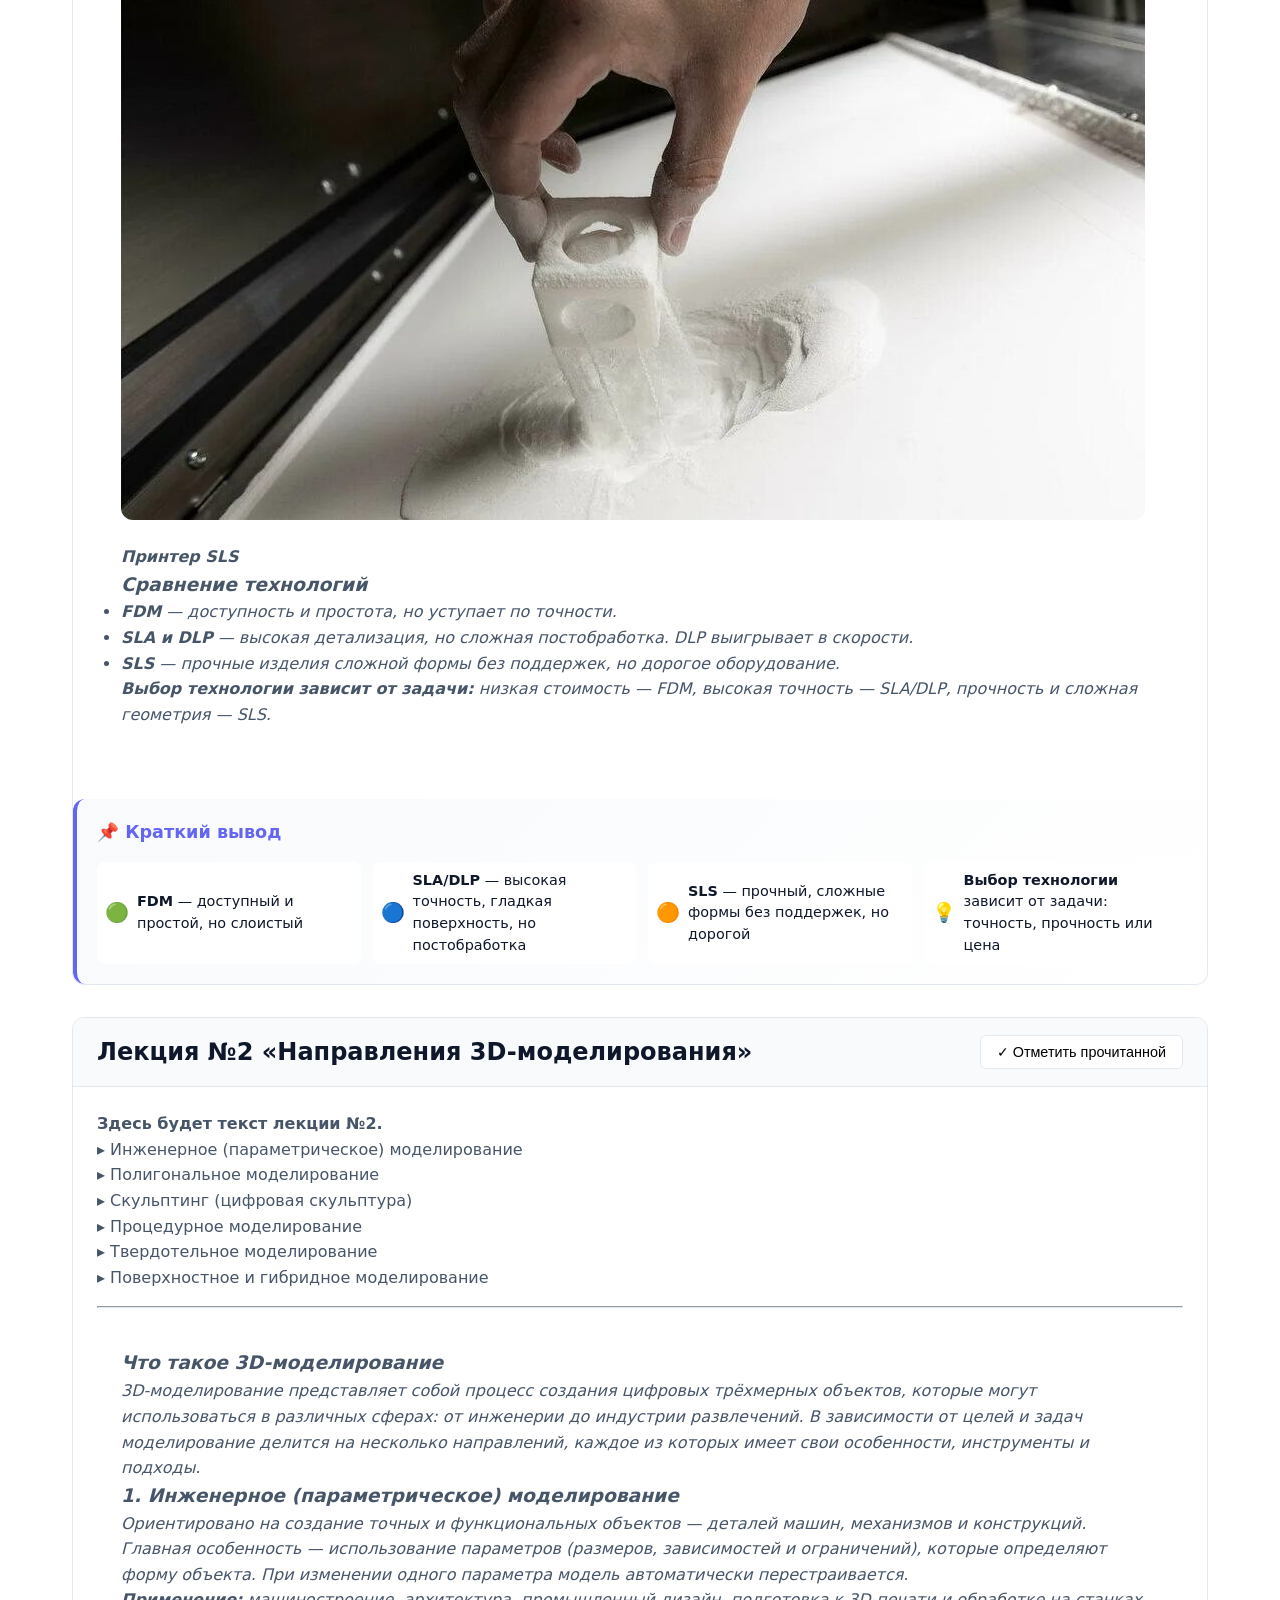
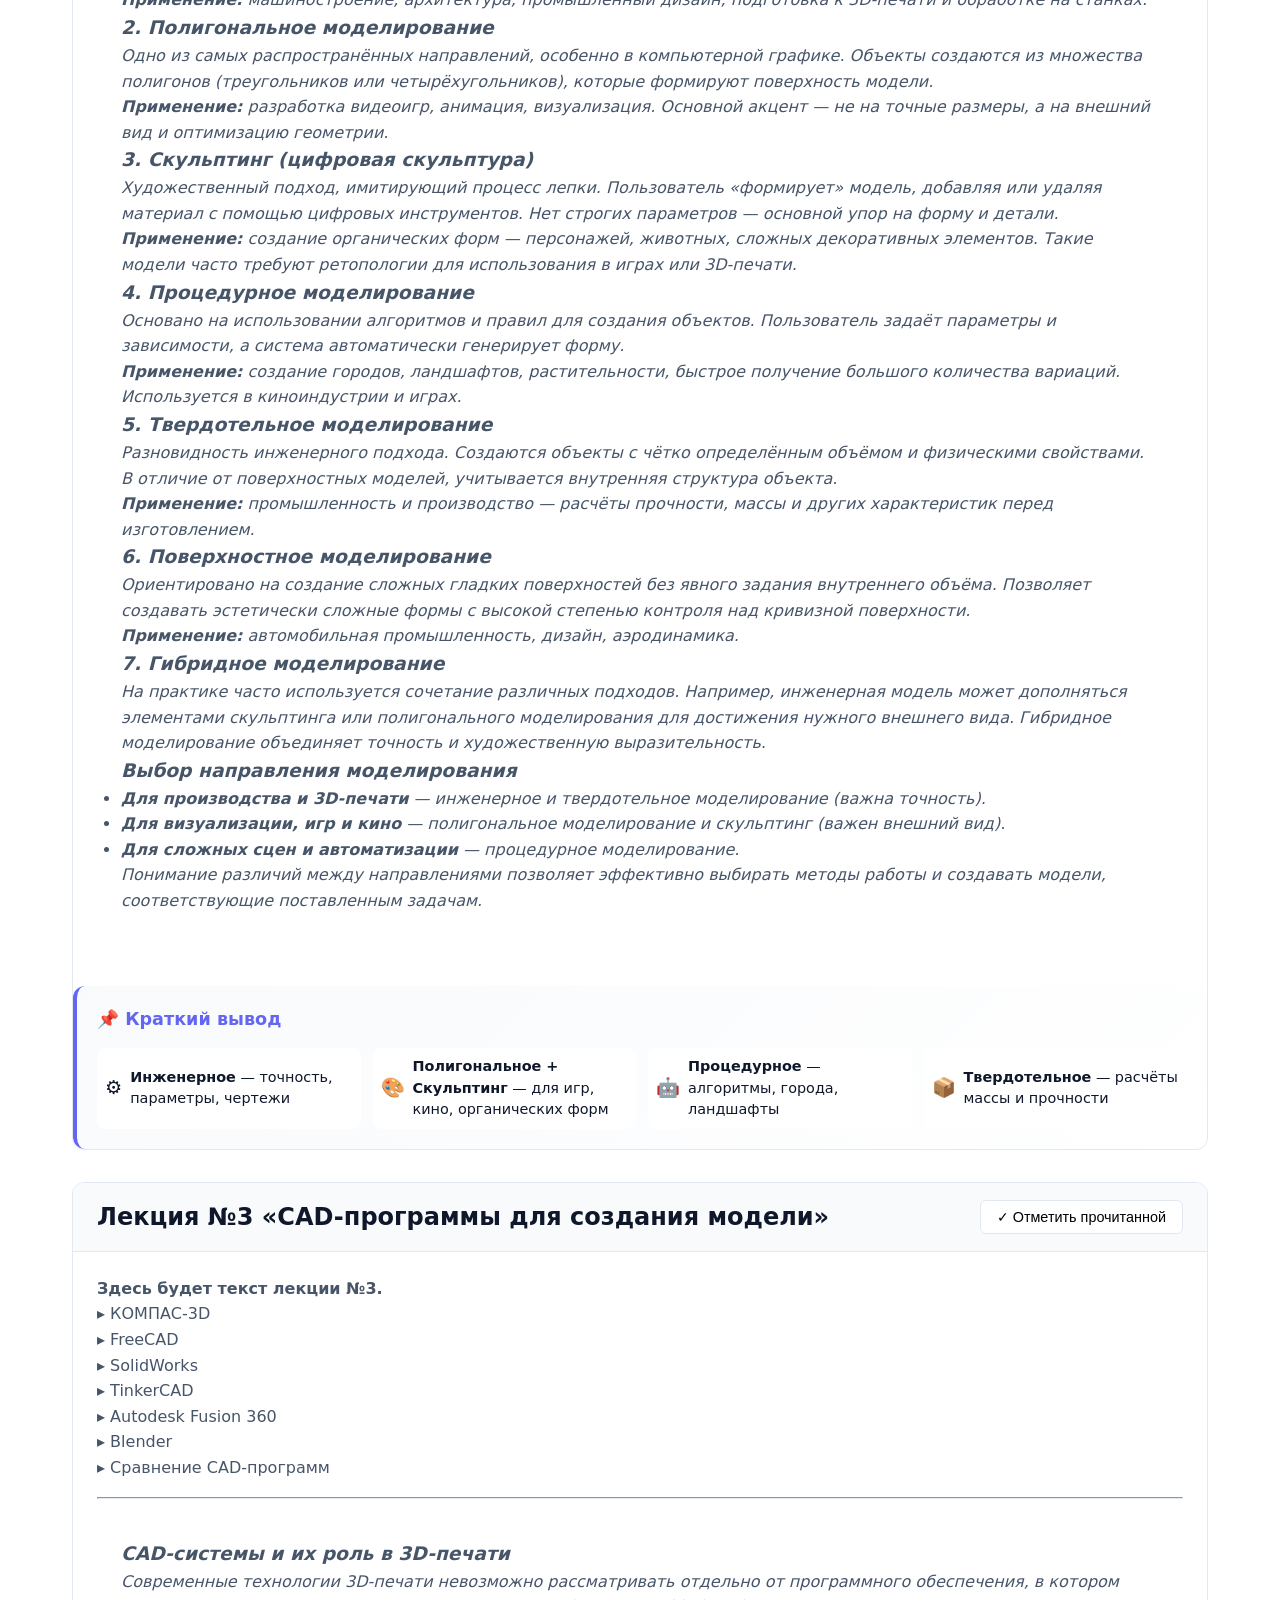
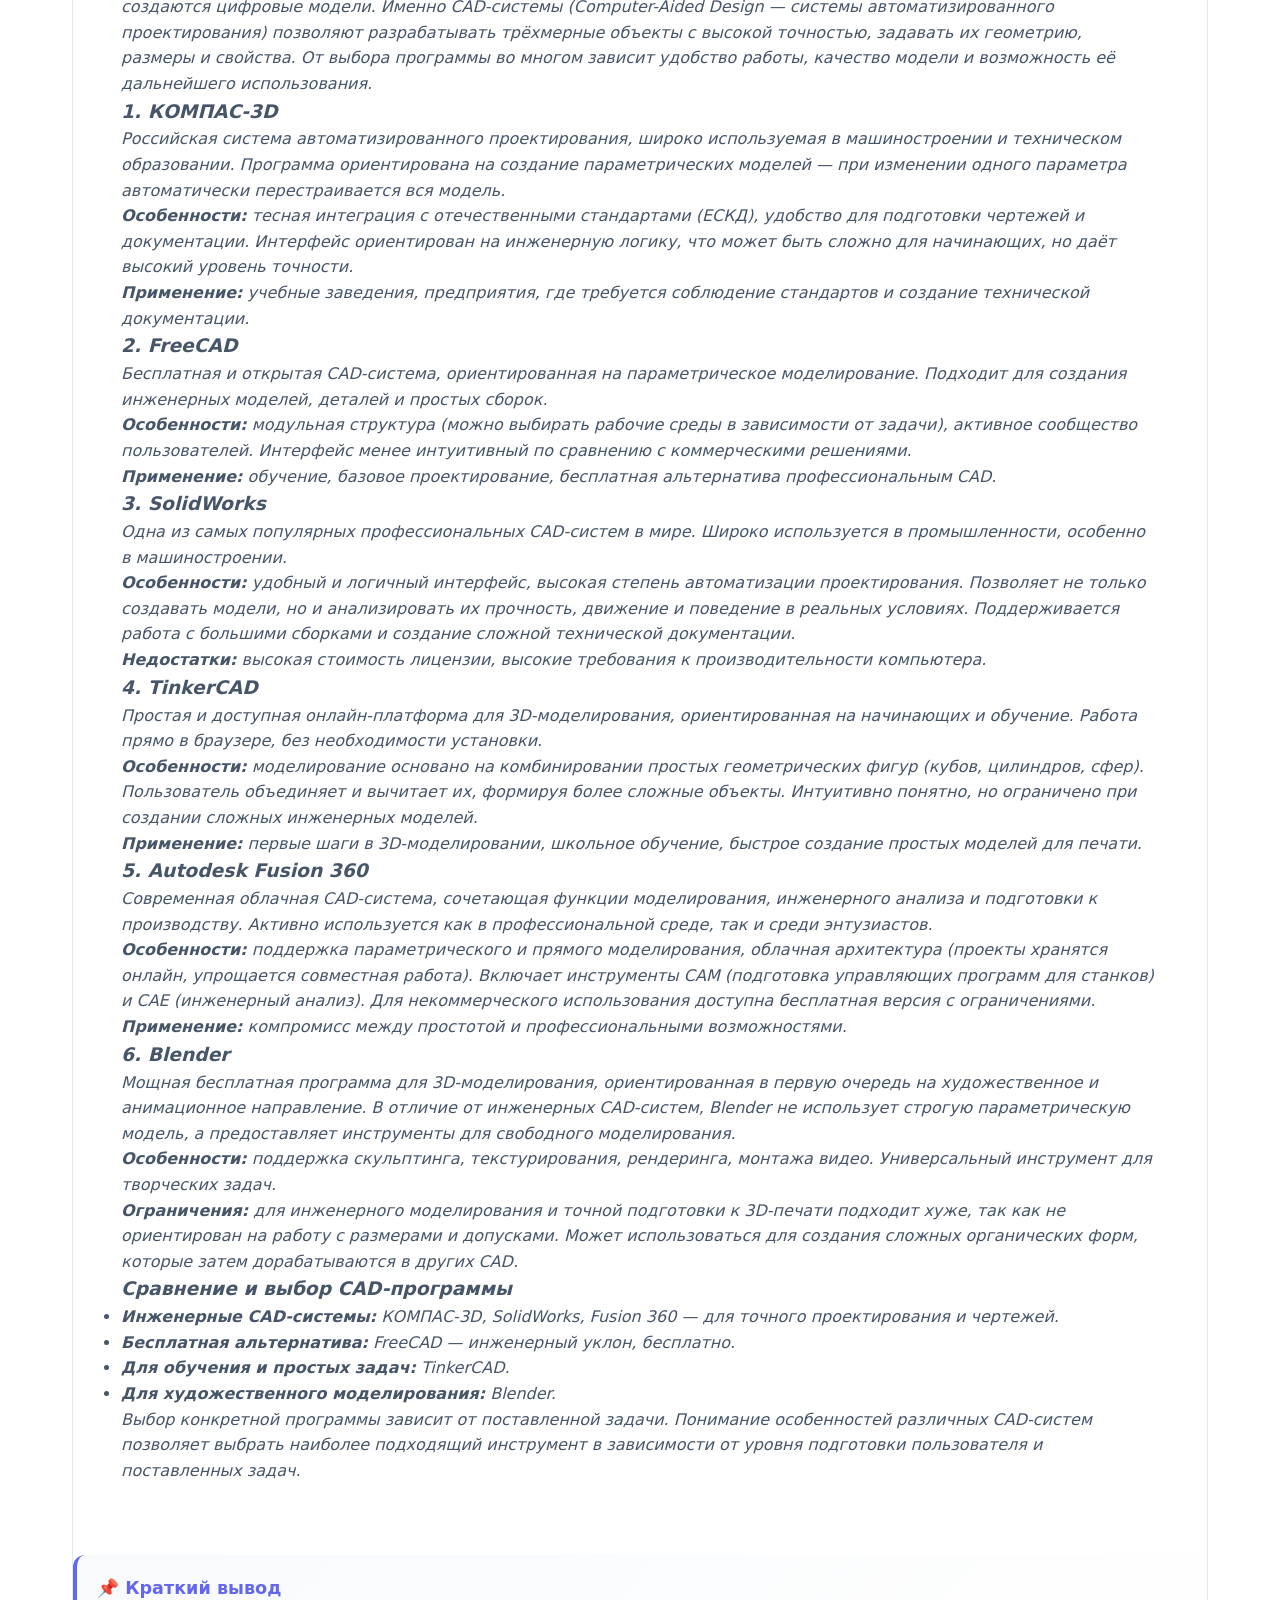
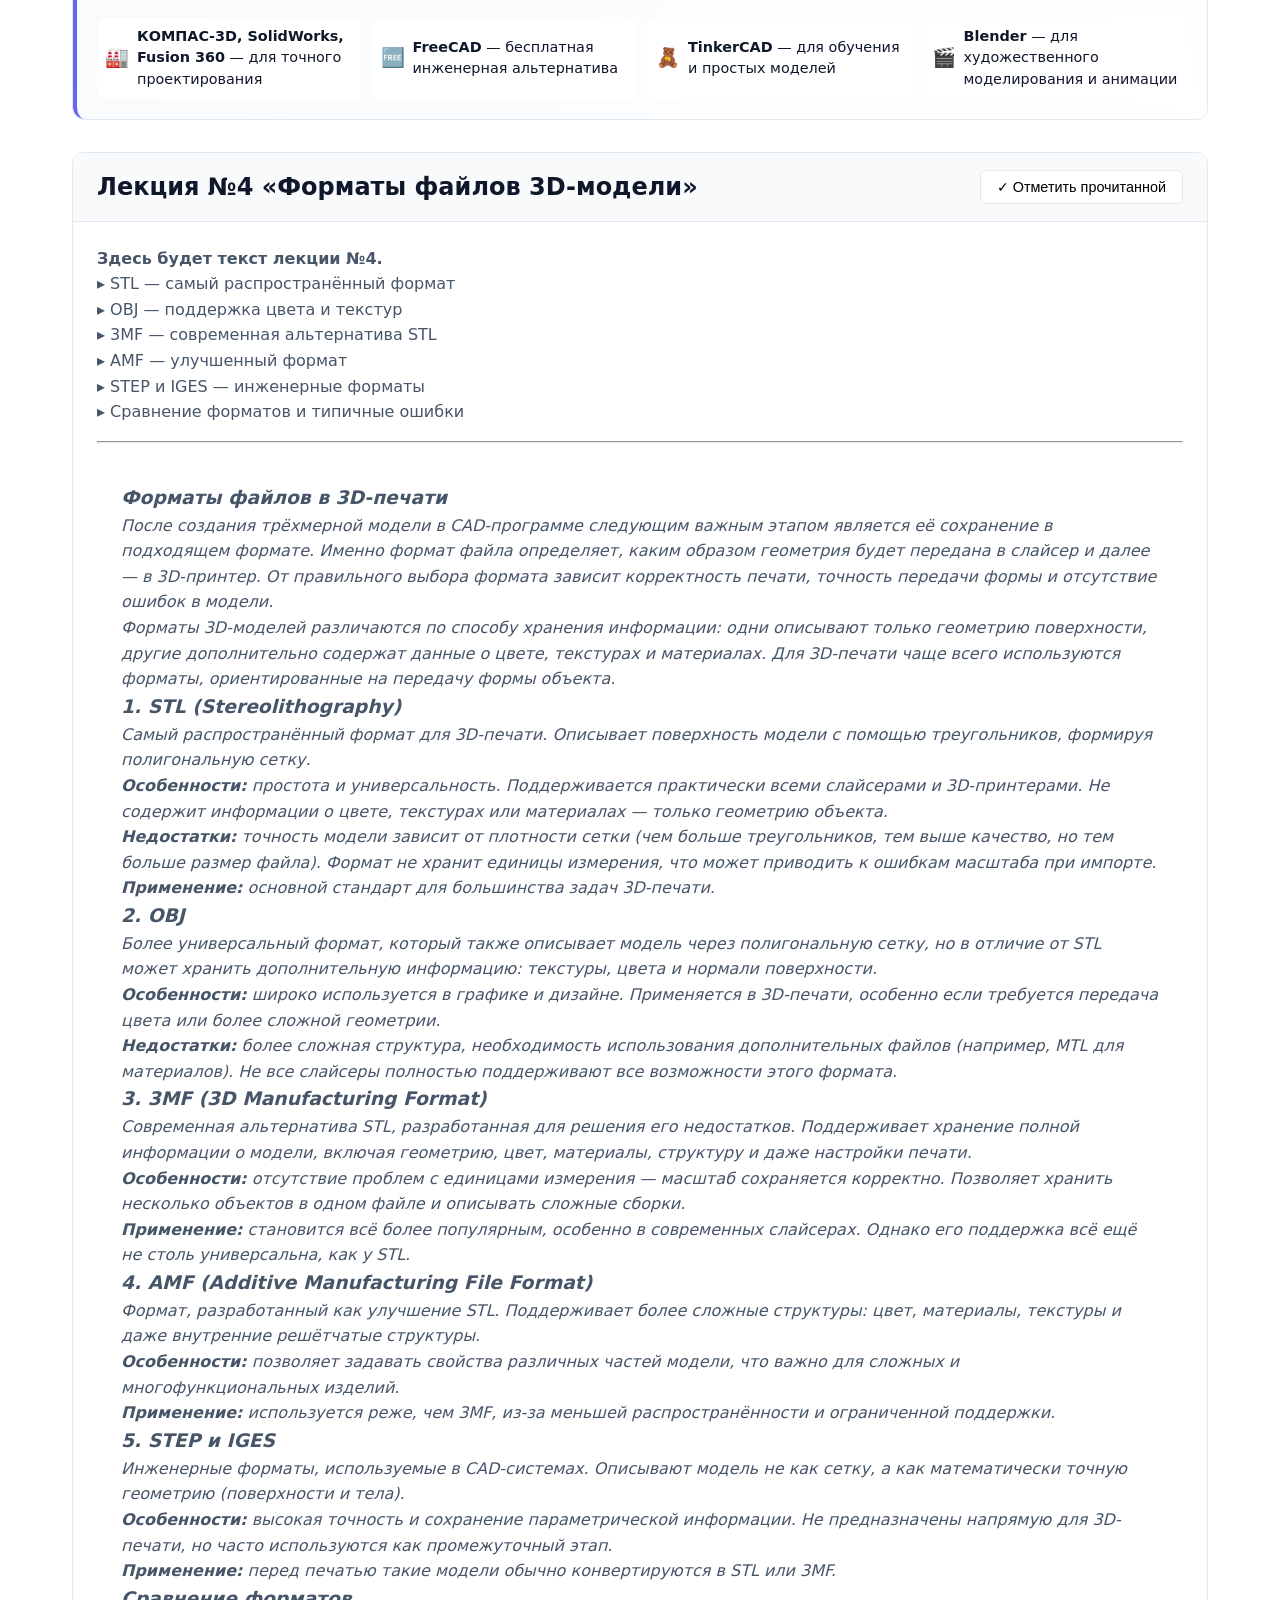
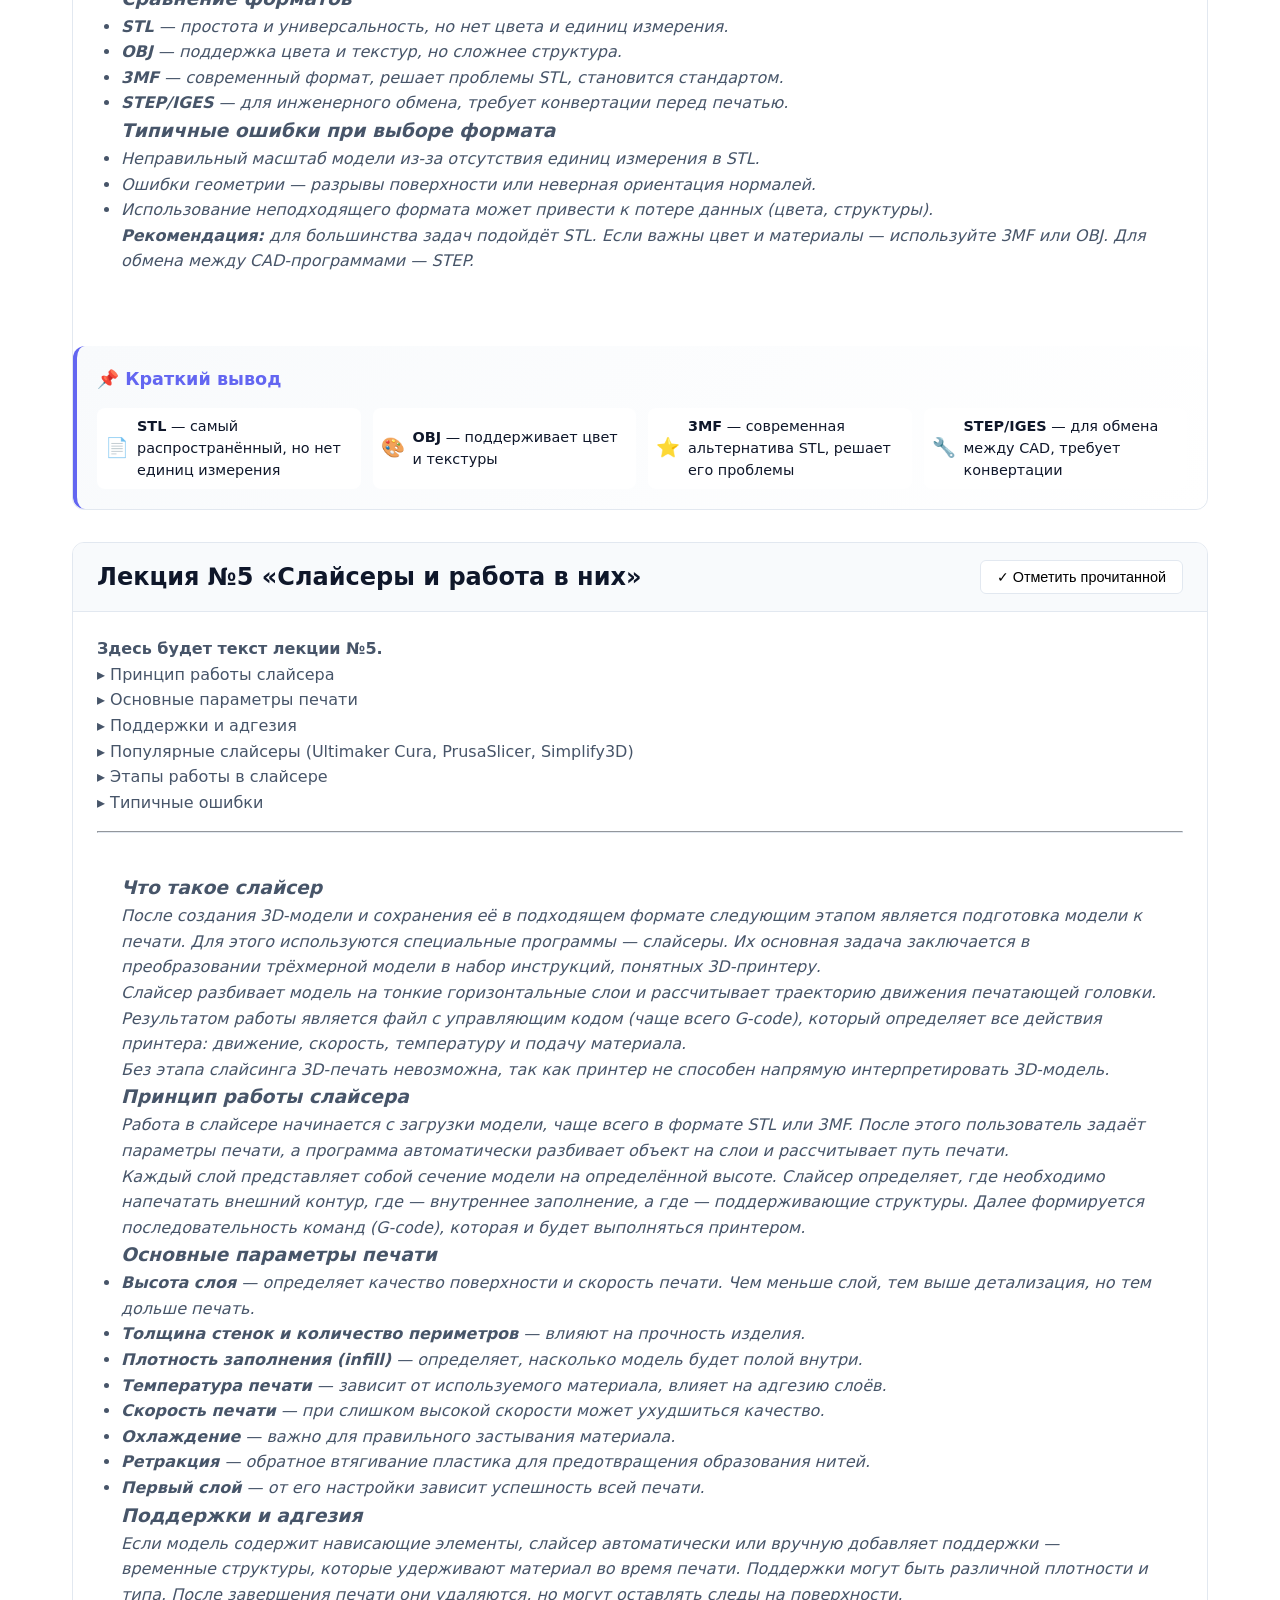
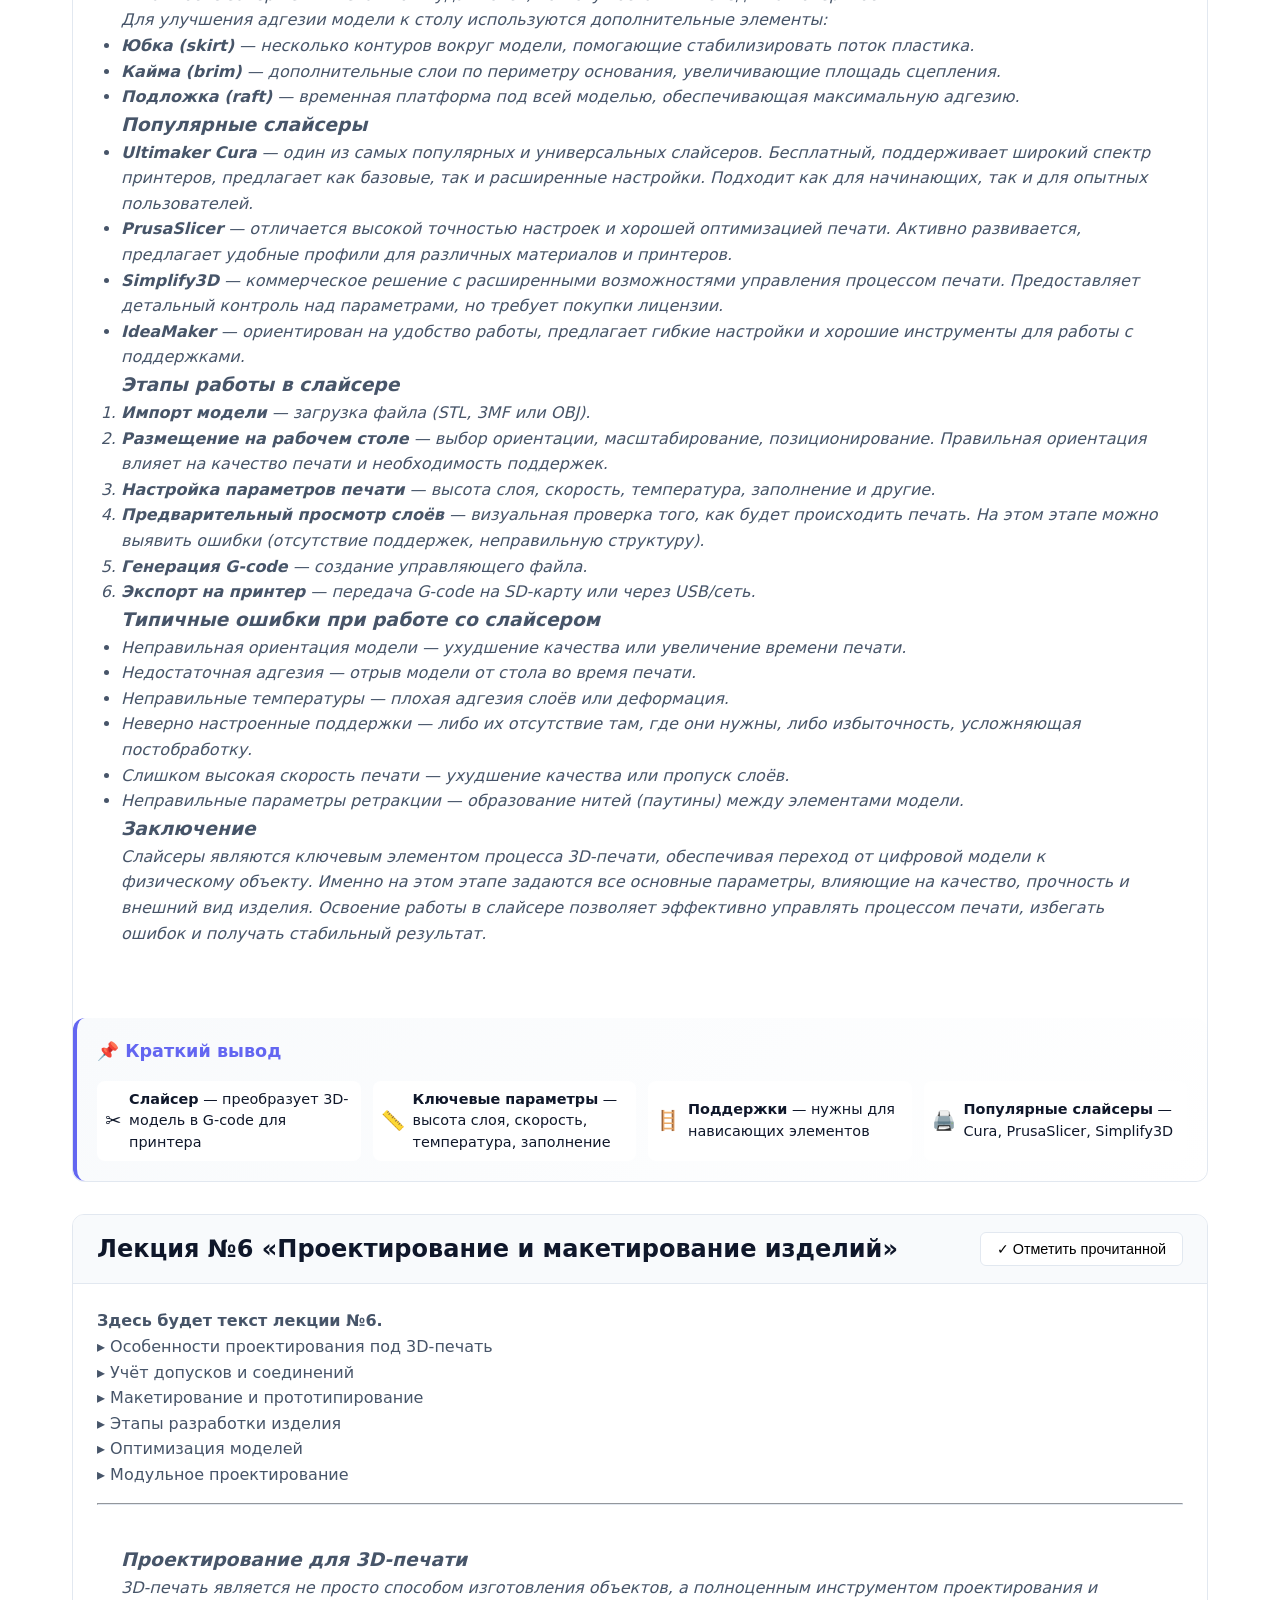
==== commit 4f61d39b: "Update lectures.html" ====
--- a/lectures.html
+++ b/lectures.html
@@ -85,7 +85,8 @@
         <img src="img/как работает FDM.jpg" alt="Схема работы FDM-принтера" class="lecture-image">
                                 <p><strong>Схема работы FDM-принтера</strong></p>
         <img src="img/пример fdm.jpg" alt="Пример FDM-принтера" class="lecture-image">
-                                <p><strong>Пример FDM-принтера</strong></p>
+                                <p><strong>Пример работы FDM-принтера</strong></p>
+                                <p></p>
 
 
     <h4>2. SLA (Stereolithography) — стереолитография</h4>
@@ -93,14 +94,34 @@
     <p><strong>Преимущества:</strong> высокая точность и детализация, гладкая поверхность без видимых слоёв.</p>
     <p><strong>Недостатки:</strong> хрупкость материалов, чувствительность к ультрафиолету и температуре, требуется постобработка (промывка в спирте и отверждение в УФ-камере).</p>
 
+        <img src="img/принтер sla.jpg" alt="Принтер SLA" class="lecture-image">
+                                <p><strong>Процесс печати SLA принтера</strong></p>
+        <img src="img/разница  fdm sla.jpg" alt="Разница" class="lecture-image">
+                                <p><strong>Различие печати SLA и FDM</strong></p>
+        <img src="img/как работает sla.png" alt="работа sla" class="lecture-image">
+                                <p><strong>Принцип работы SLA</strong></p>       
+                                <p></p>
+
     <h4>3. DLP (Digital Light Processing) — цифровая световая обработка</h4>
     <p>Схожа со SLA, но вместо лазера используется проектор, который засвечивает весь слой целиком. Это даёт важное преимущество — высокую скорость печати.</p>
     <p><strong>Особенности:</strong> высокая точность и гладкая поверхность, но разрешение ограничено характеристиками проектора, пиксельная структура может быть заметна.</p>
+        
+        <img src="img/принтер dlp.jpg" alt="принтер dlp" class="lecture-image">
+                                <p><strong>Принтер dlp</strong></p>
+        <img src="img/принцип работы dlp.jpg" alt="принцип работы dlp" class="lecture-image">
+                                <p><strong>Принцип работы dlp принтера</strong></p>   
+                                <p></p>
 
     <h4>4. SLS (Selective Laser Sintering) — селективное лазерное спекание</h4>
     <p>Промышленная технология на основе порошковых материалов (чаще всего нейлон). Лазер selectively спекает частицы порошка, формируя твёрдую структуру.</p>
     <p><strong>Главное преимущество:</strong> отсутствие необходимости в поддержках — неиспользованный порошок выполняет их роль. Позволяет создавать сложные геометрические формы, включая внутренние полости и подвижные элементы.</p>
     <p><strong>Недостатки:</strong> высокая стоимость оборудования, сложность обслуживания, шероховатая поверхность, требующая обработки.</p>
+            
+        <img src="img/как работает sls.jpg" alt="как работает sls" class="lecture-image">
+                                <p><strong>Принцип работы SLS принтера</strong></p>
+        <img src="img/принтер sls.jpg" alt="принтер" class="lecture-image">
+                                <p><strong>Принтер SLS</strong></p>   
+                                <p></p>
 
     <h3>Сравнение технологий</h3>
     <ul>
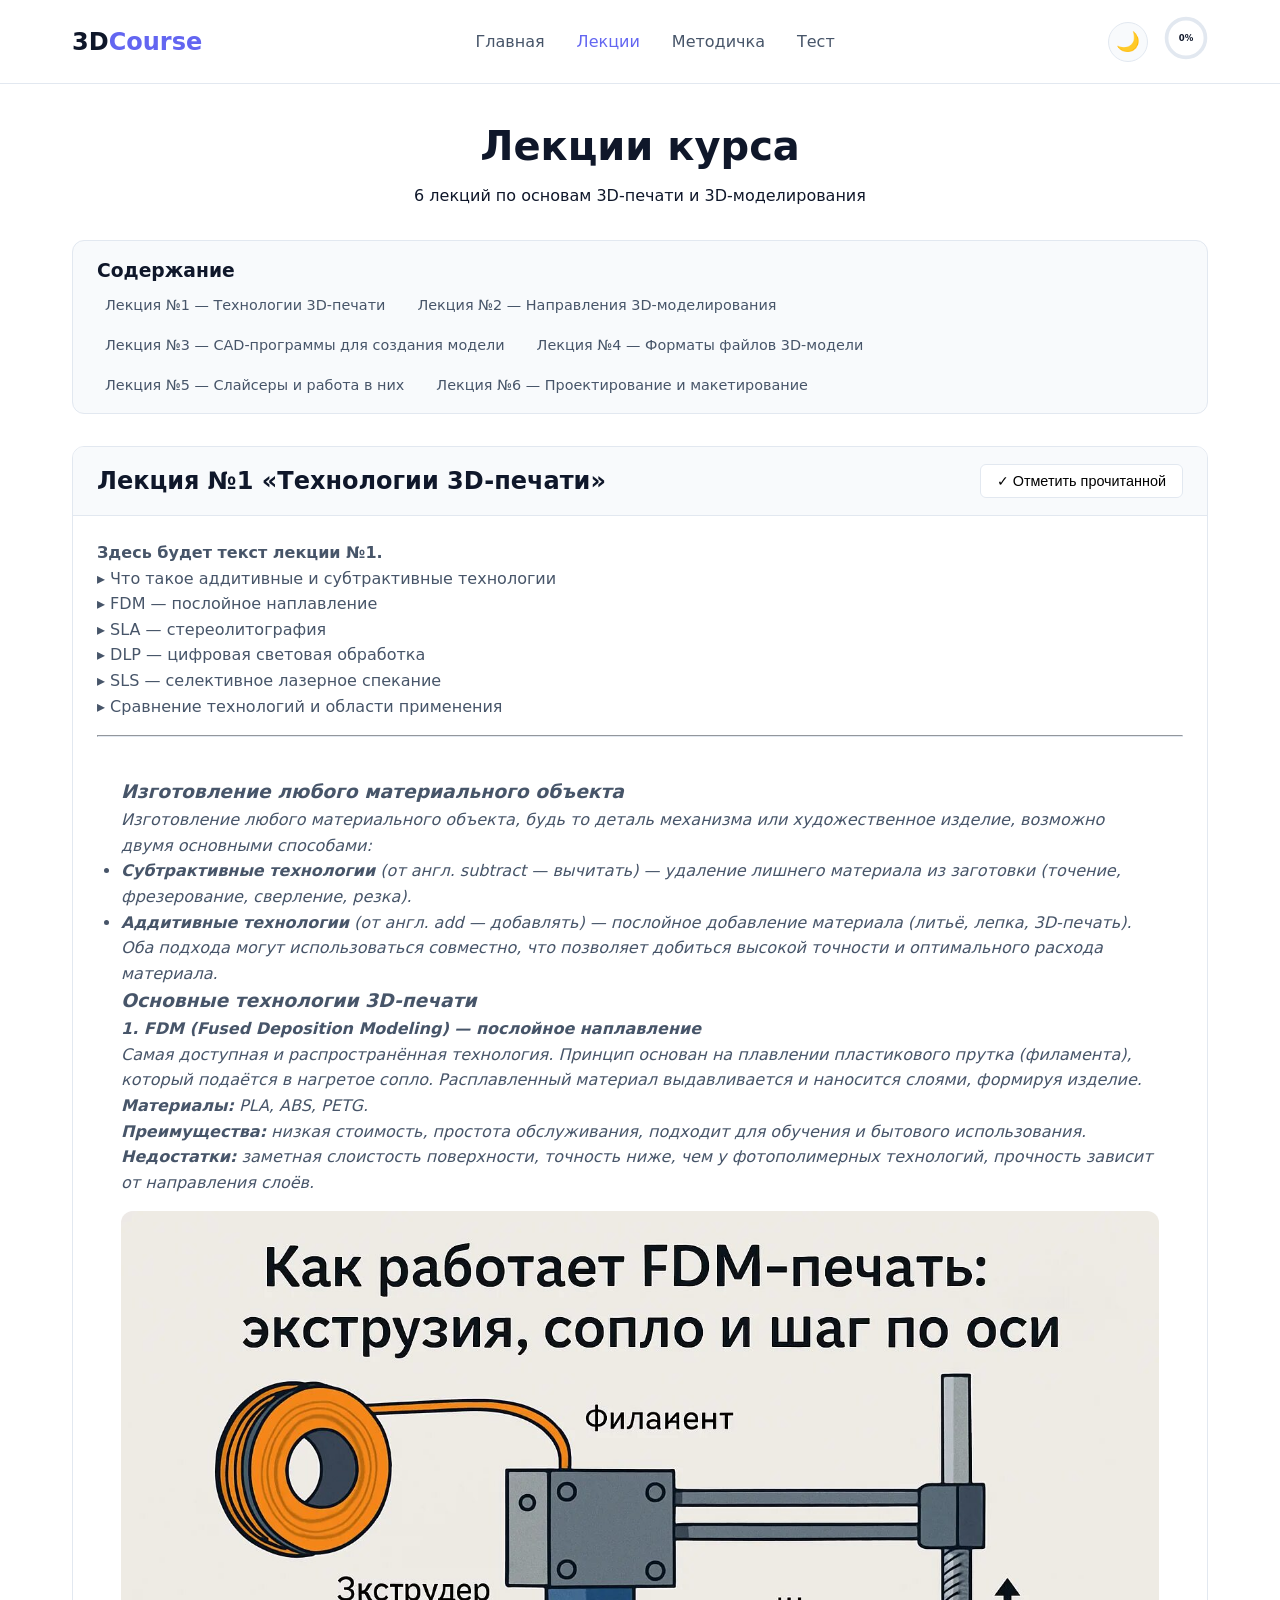
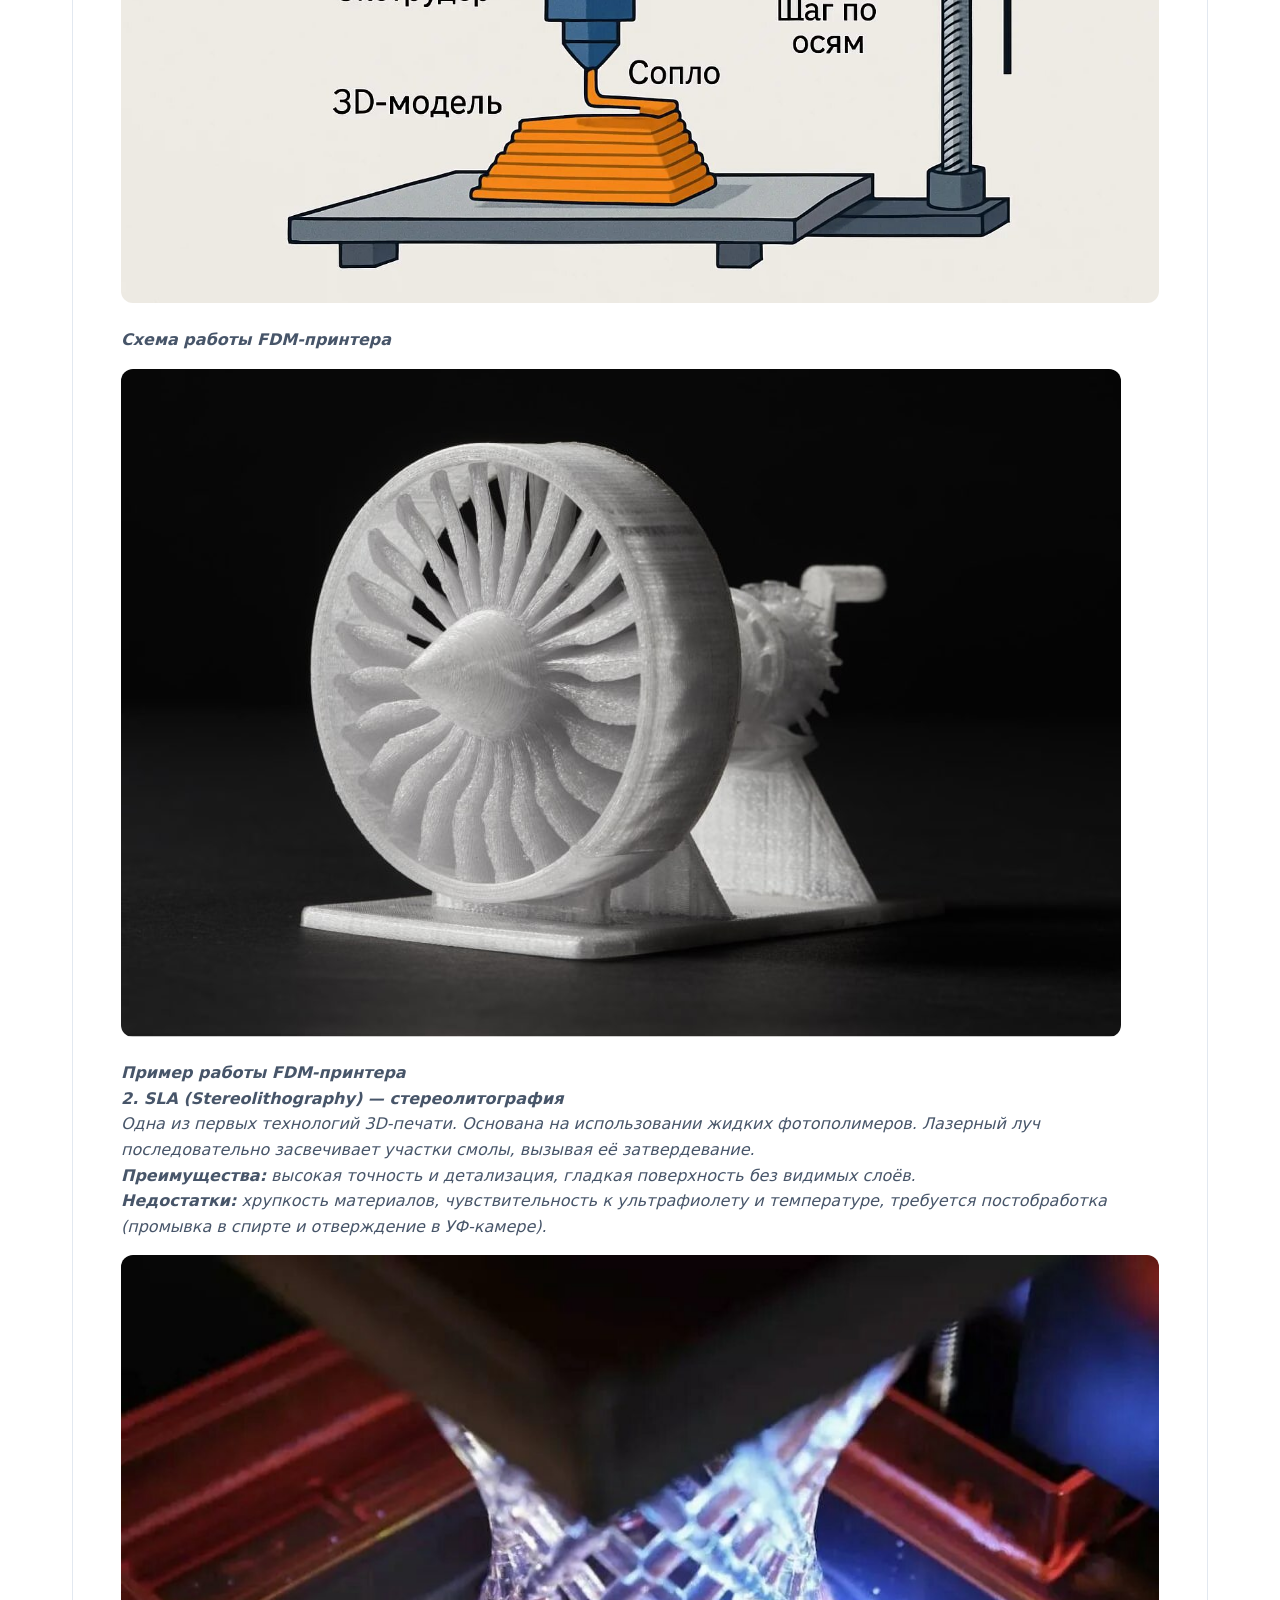
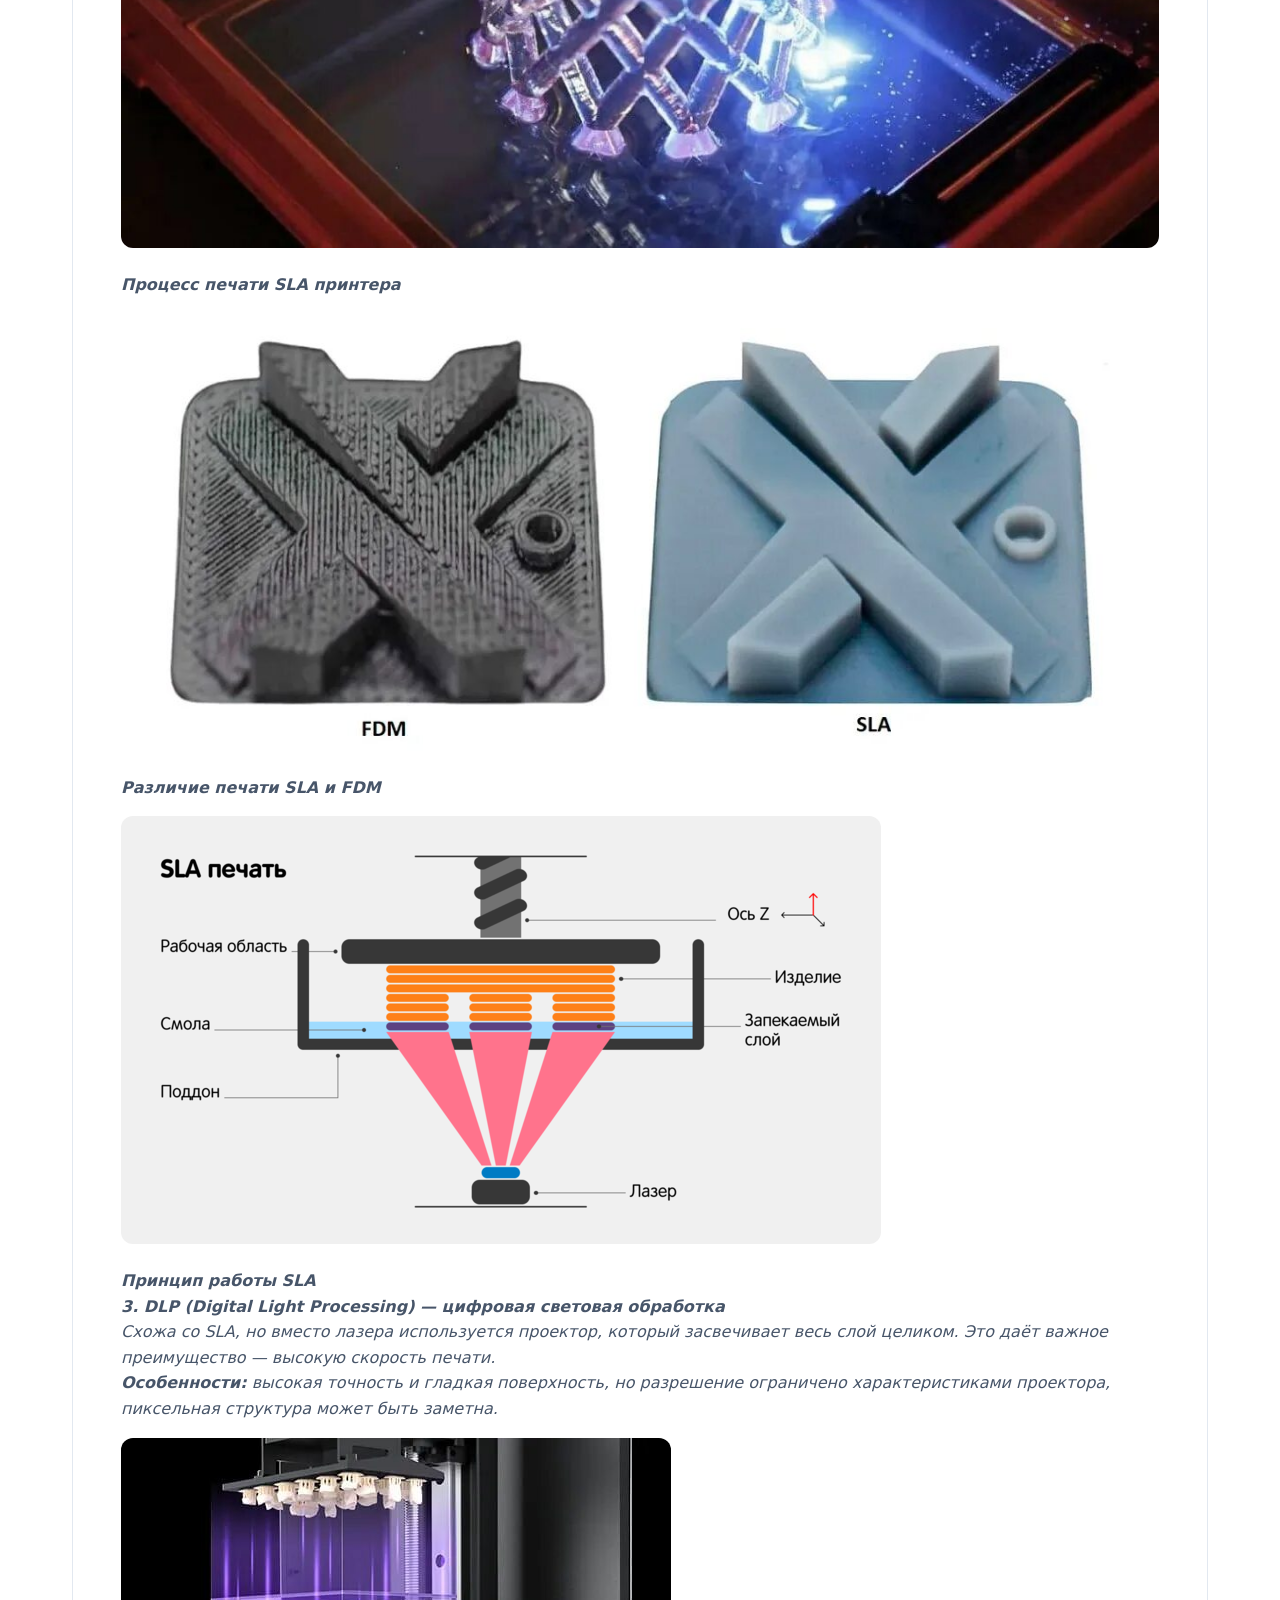
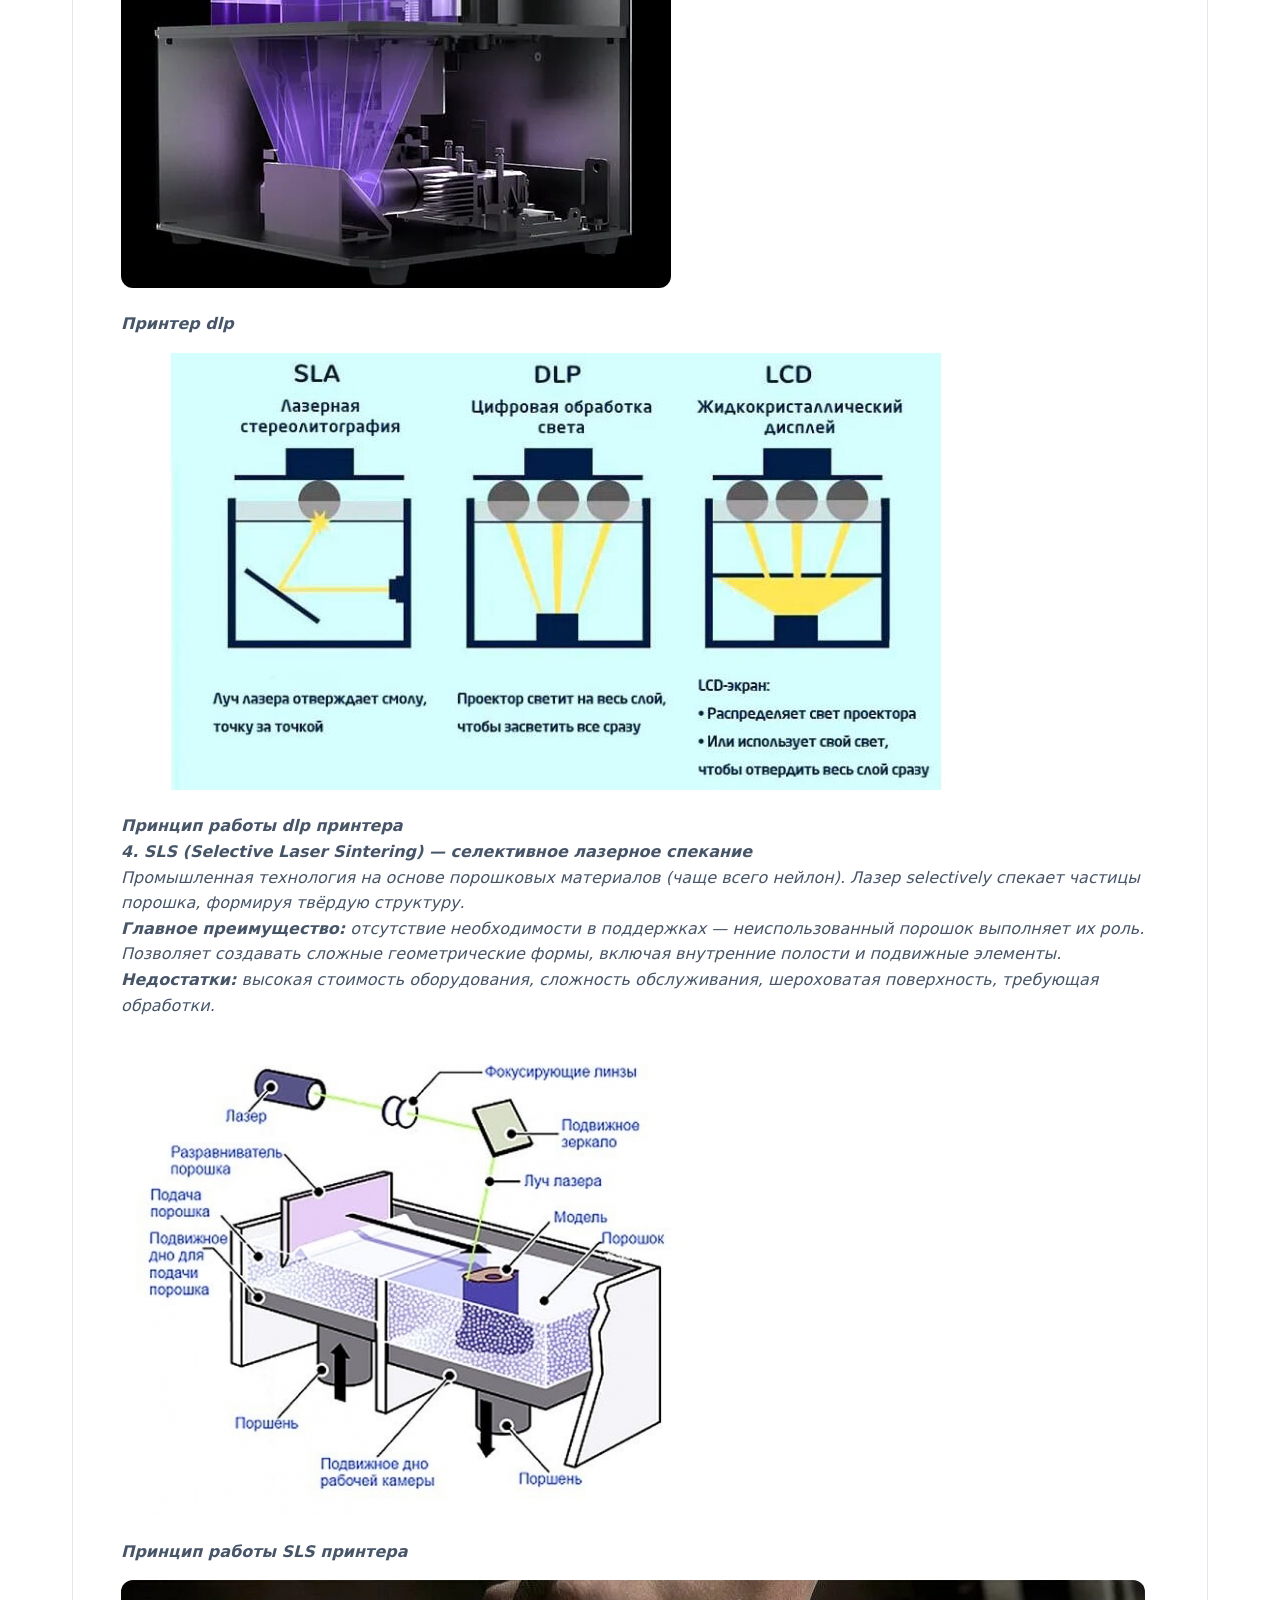
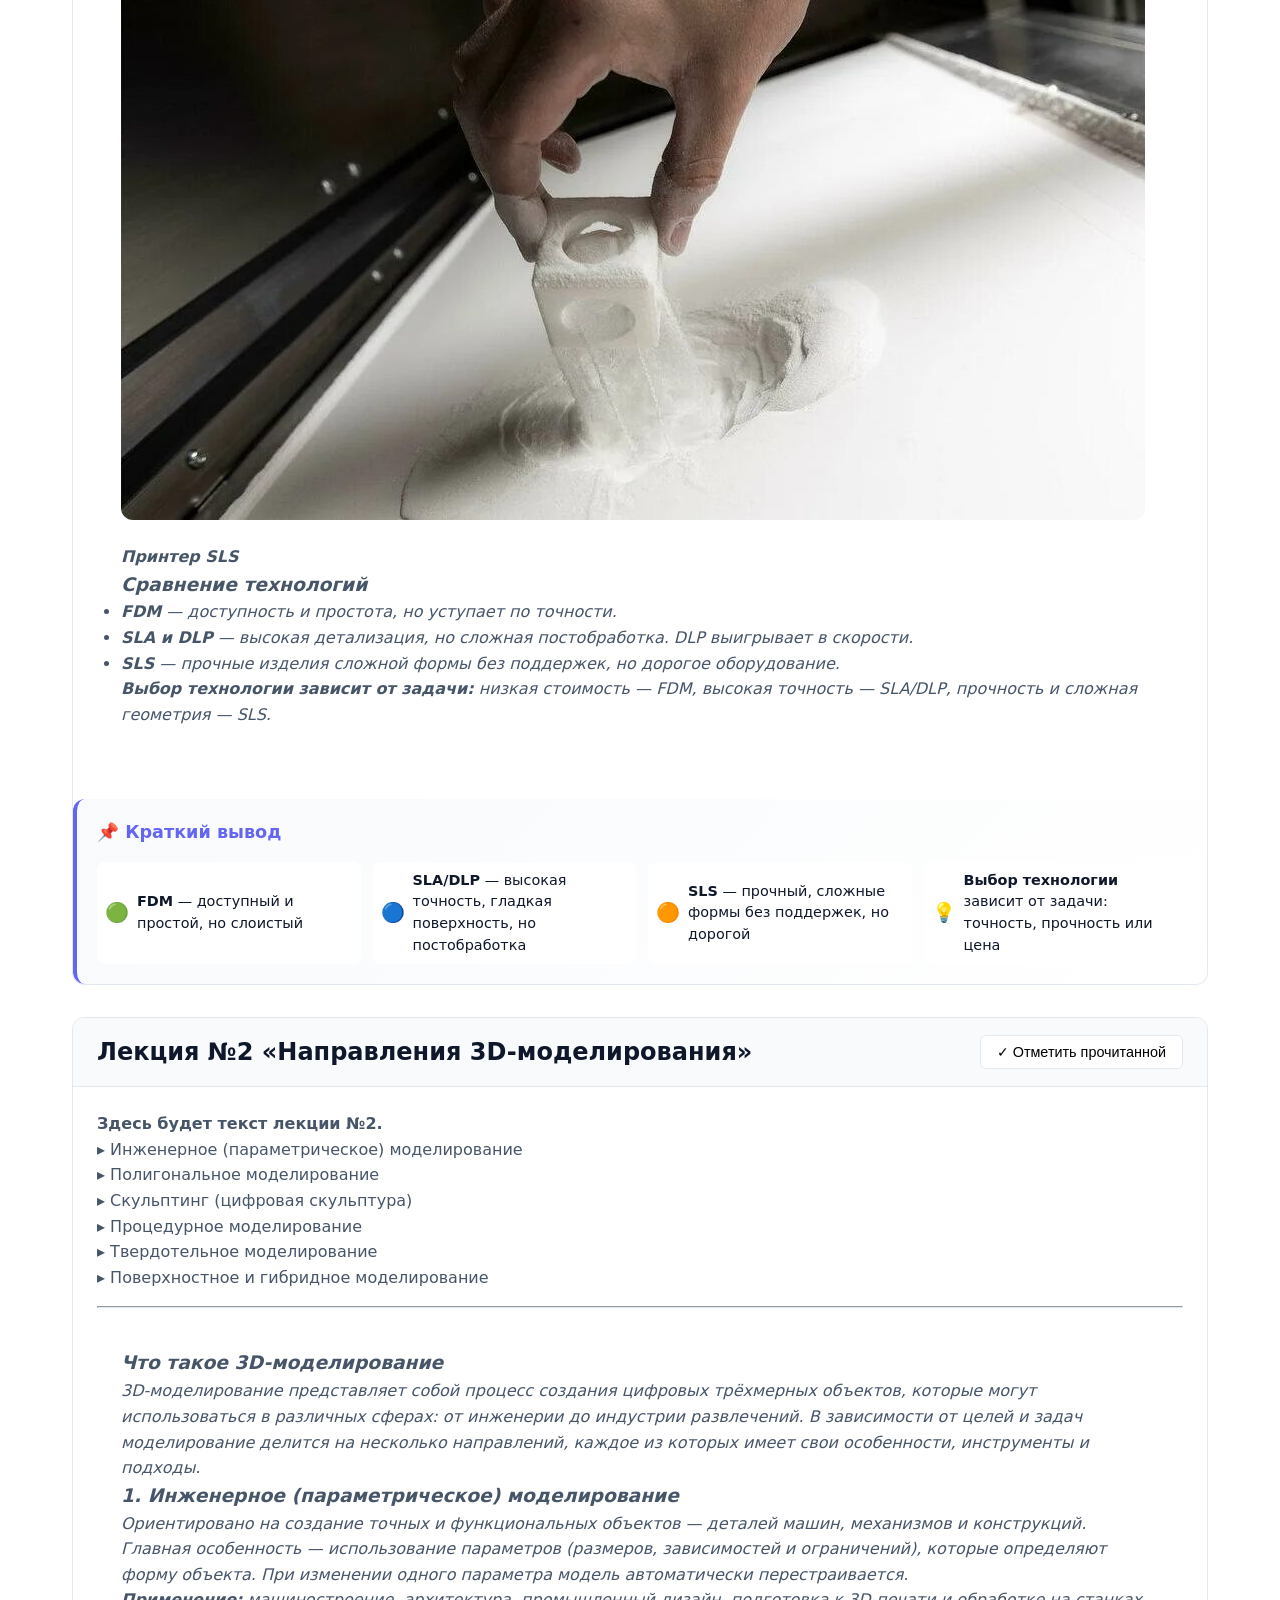
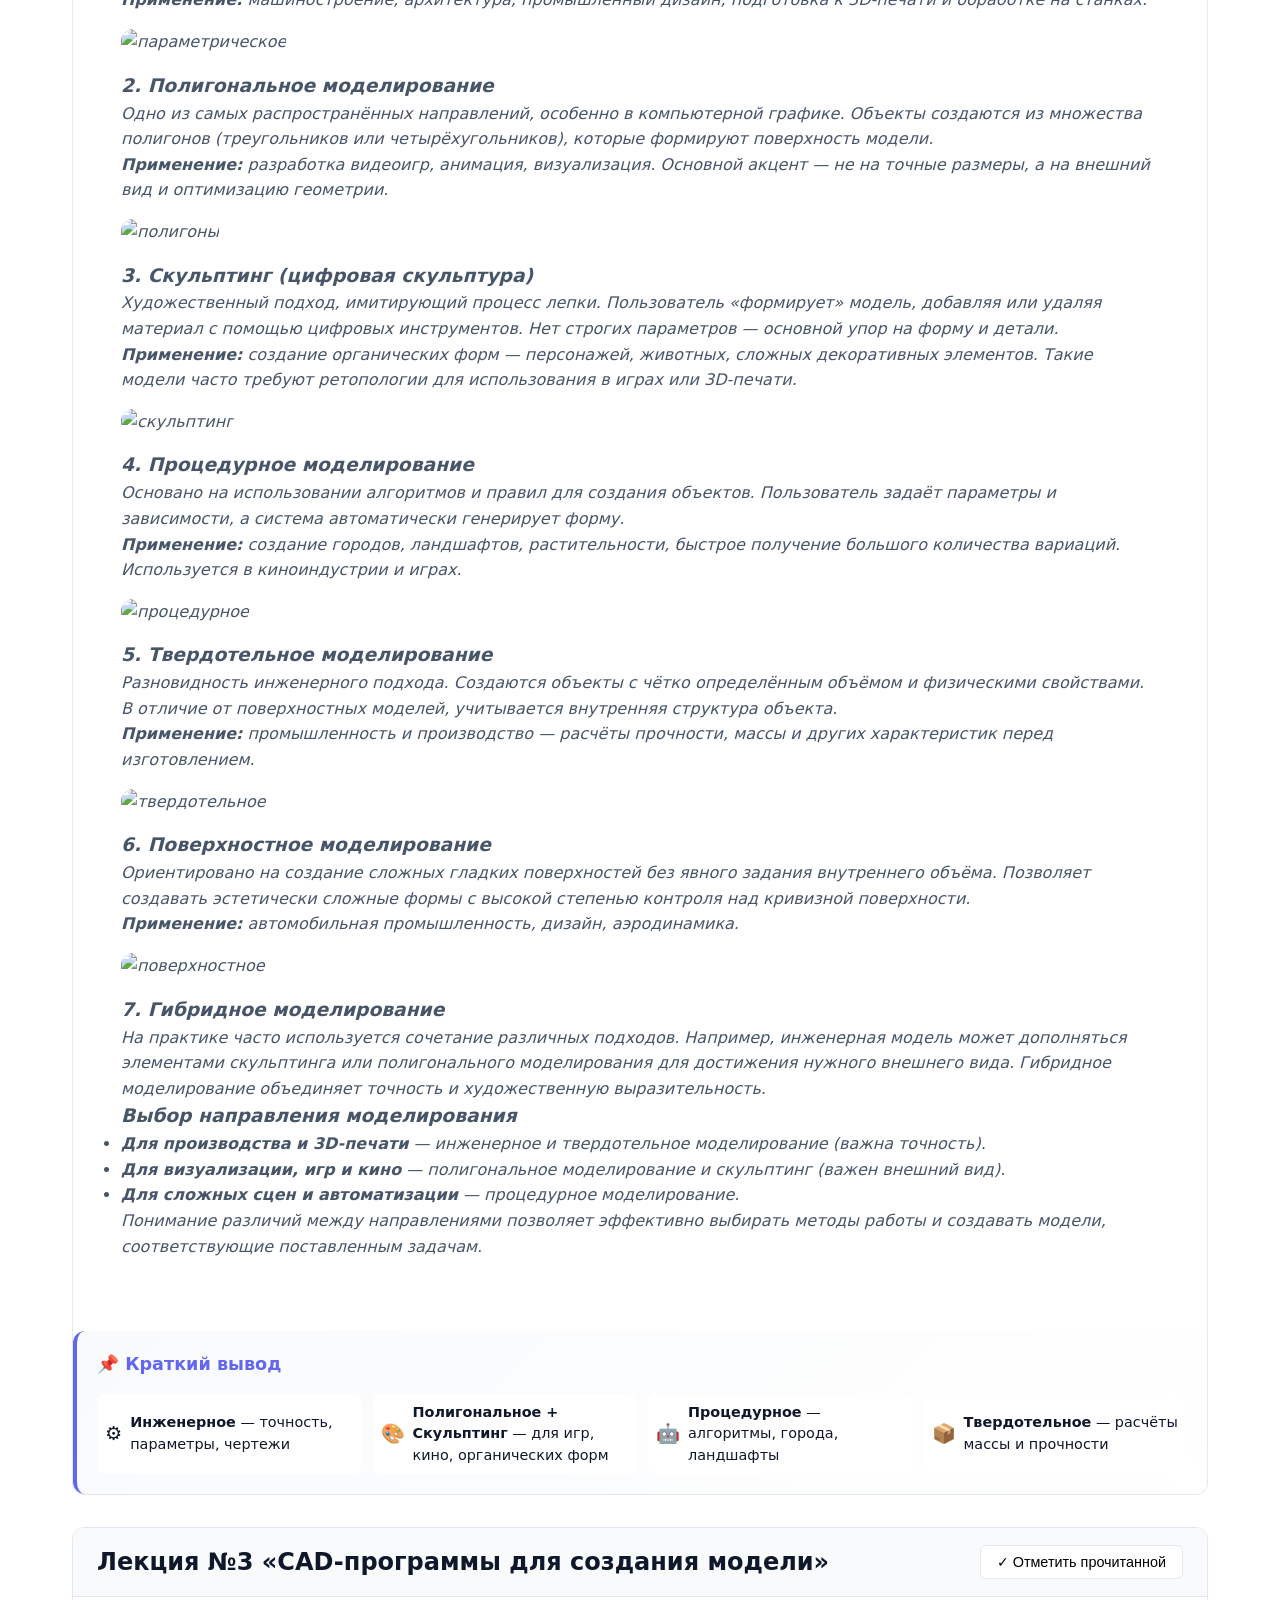
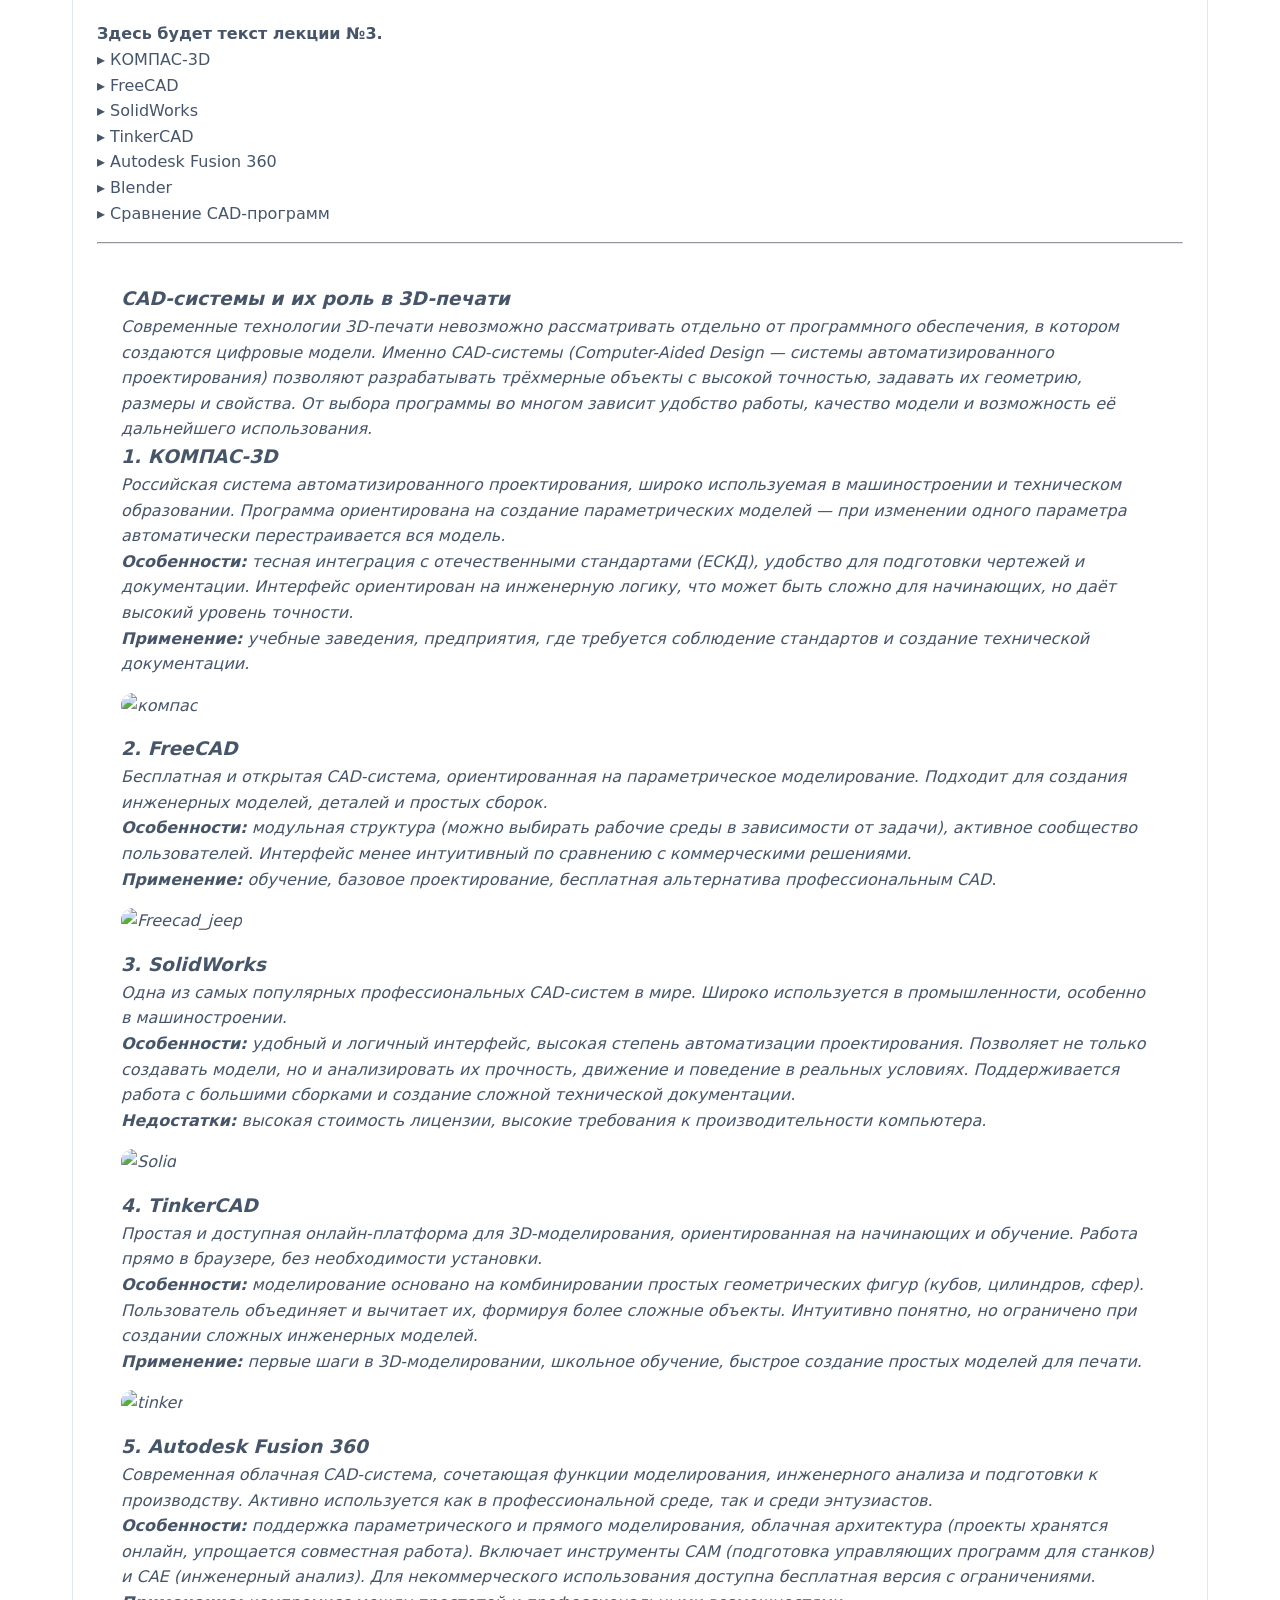
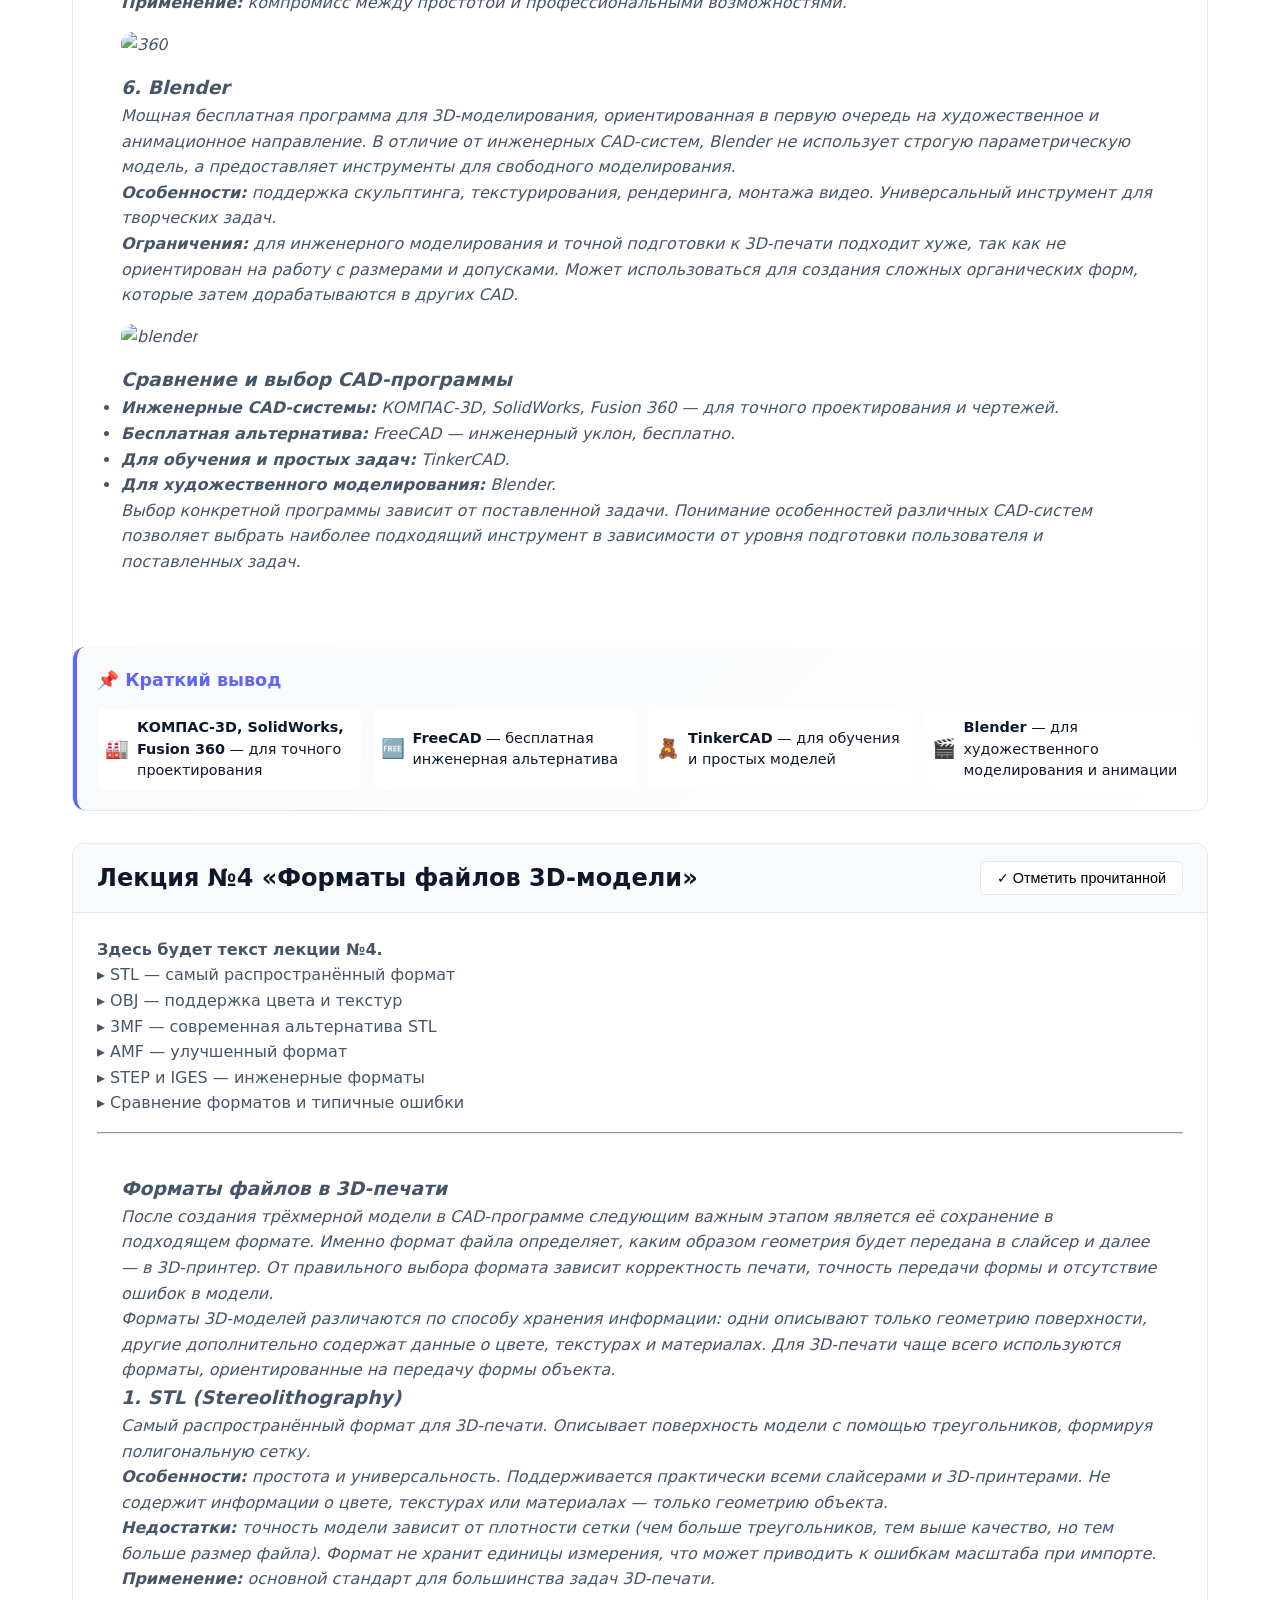
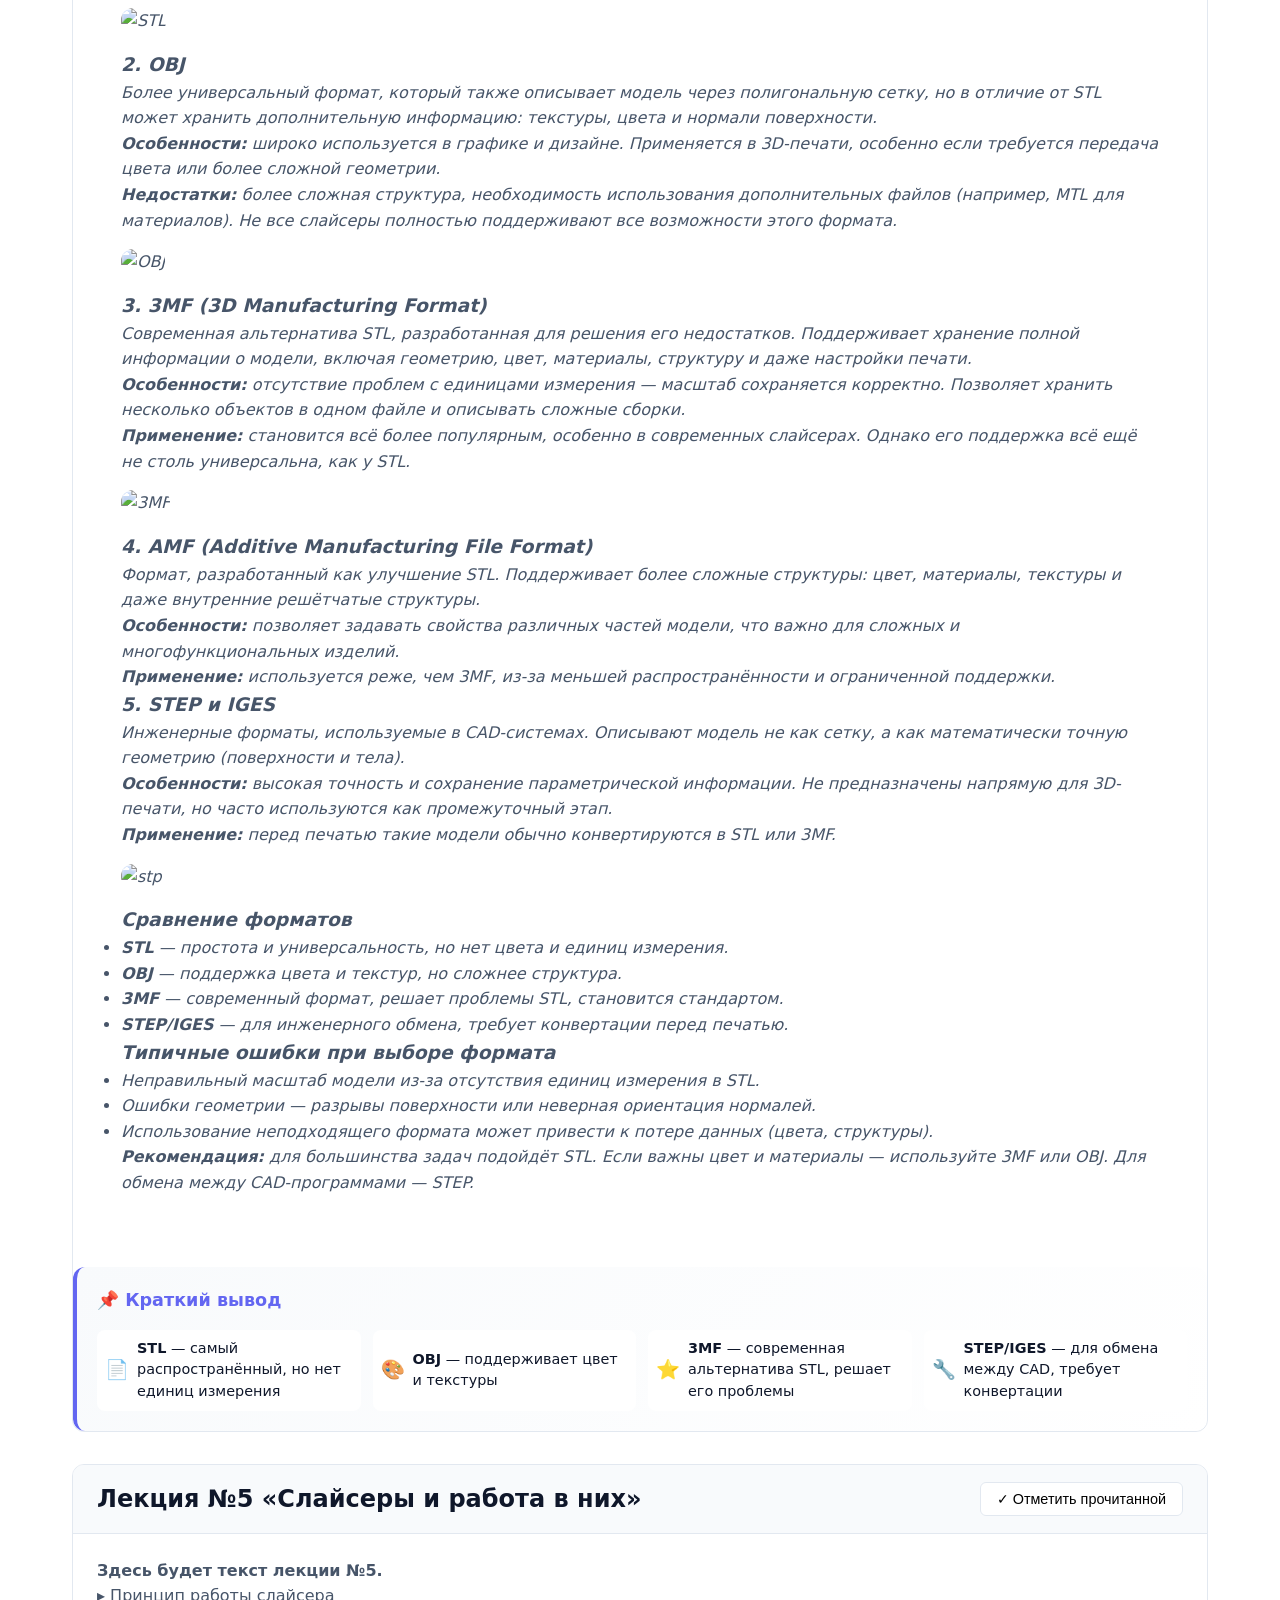
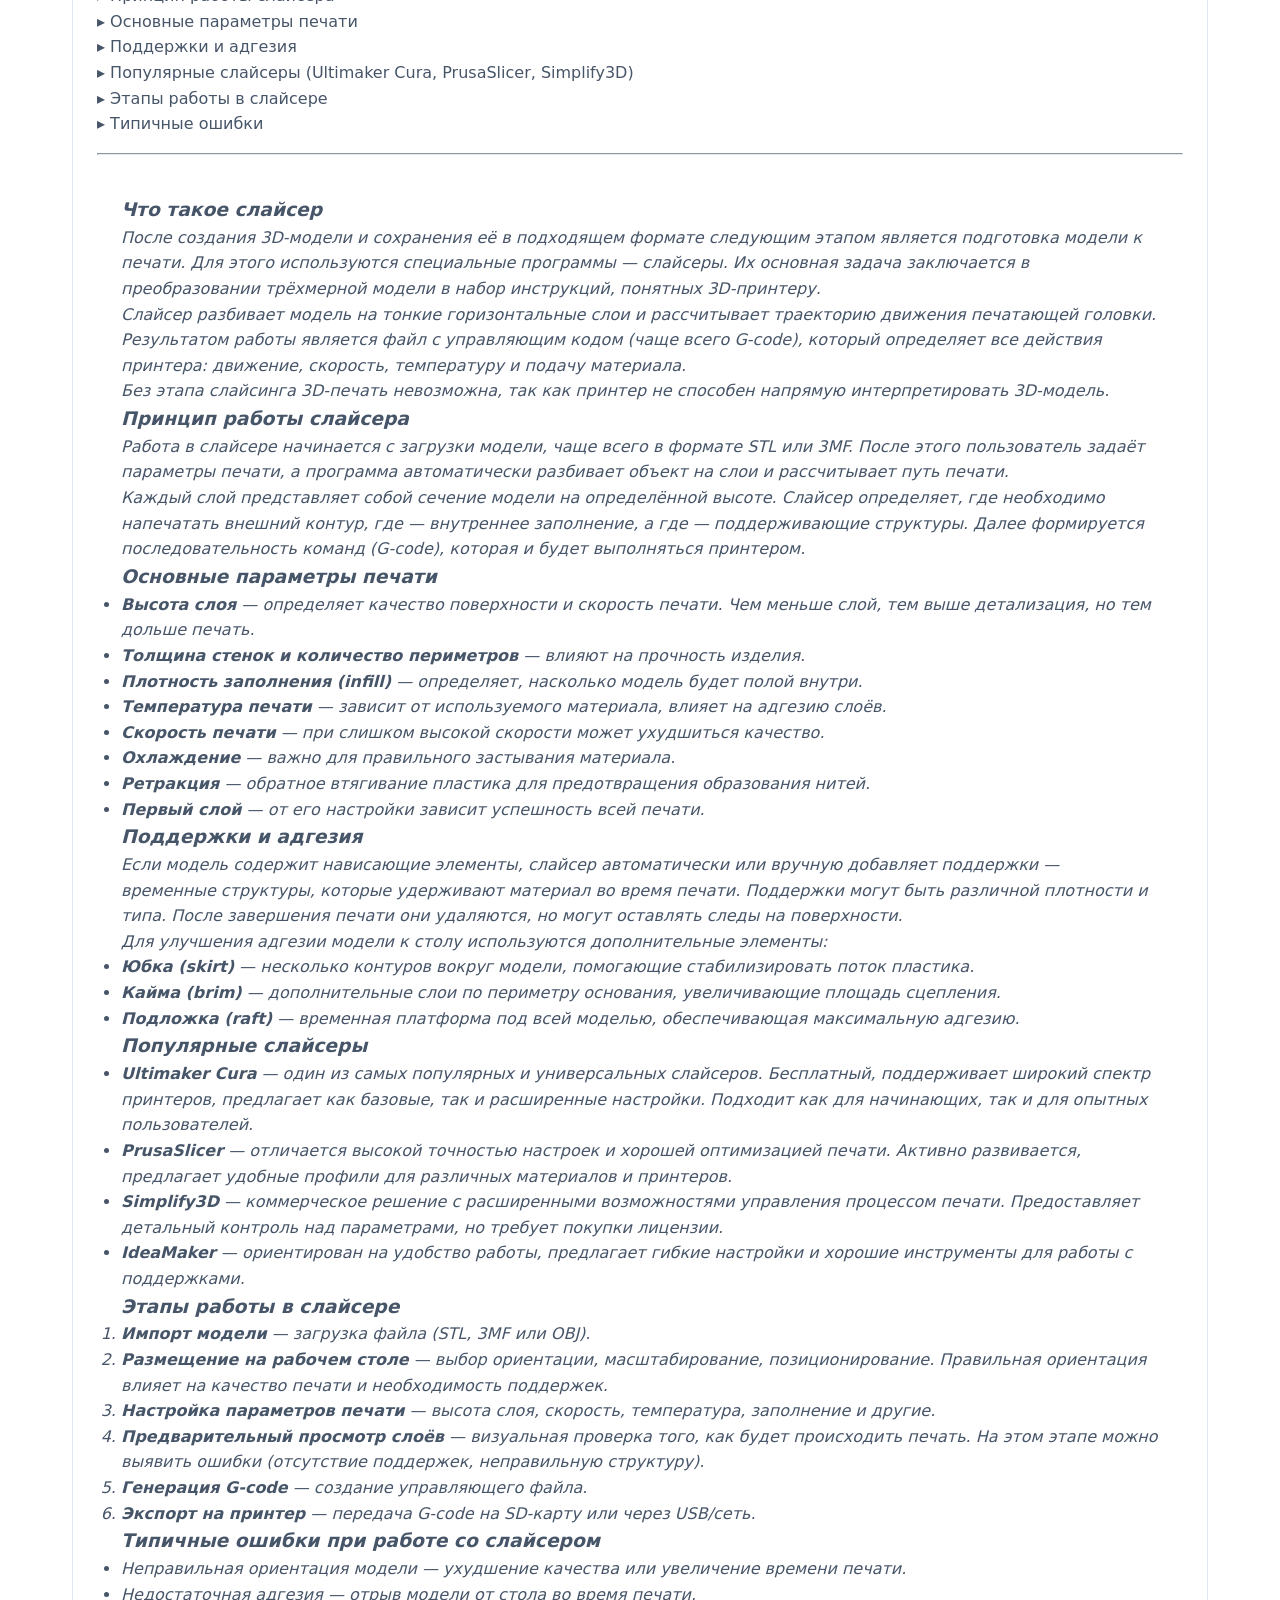
==== commit 3f567a4a: "Update lectures.html" ====
--- a/lectures.html
+++ b/lectures.html
@@ -181,26 +181,38 @@
     <h3>1. Инженерное (параметрическое) моделирование</h3>
     <p>Ориентировано на создание точных и функциональных объектов — деталей машин, механизмов и конструкций. Главная особенность — использование параметров (размеров, зависимостей и ограничений), которые определяют форму объекта. При изменении одного параметра модель автоматически перестраивается.</p>
     <p><strong>Применение:</strong> машиностроение, архитектура, промышленный дизайн, подготовка к 3D-печати и обработке на станках.</p>
+                <img src="img/параметрическое.jpg" alt="параметрическое" class="lecture-image">
+                                <p></p>
 
     <h3>2. Полигональное моделирование</h3>
     <p>Одно из самых распространённых направлений, особенно в компьютерной графике. Объекты создаются из множества полигонов (треугольников или четырёхугольников), которые формируют поверхность модели.</p>
     <p><strong>Применение:</strong> разработка видеоигр, анимация, визуализация. Основной акцент — не на точные размеры, а на внешний вид и оптимизацию геометрии.</p>
+                    <img src="img/полигоны.jpg" alt="полигоны" class="lecture-image">
+                                <p></p>
 
     <h3>3. Скульптинг (цифровая скульптура)</h3>
     <p>Художественный подход, имитирующий процесс лепки. Пользователь «формирует» модель, добавляя или удаляя материал с помощью цифровых инструментов. Нет строгих параметров — основной упор на форму и детали.</p>
     <p><strong>Применение:</strong> создание органических форм — персонажей, животных, сложных декоративных элементов. Такие модели часто требуют ретопологии для использования в играх или 3D-печати.</p>
+                    <img src="img/скульптинг.jpg" alt="скульптинг" class="lecture-image">
+                                <p></p>
 
     <h3>4. Процедурное моделирование</h3>
     <p>Основано на использовании алгоритмов и правил для создания объектов. Пользователь задаёт параметры и зависимости, а система автоматически генерирует форму.</p>
     <p><strong>Применение:</strong> создание городов, ландшафтов, растительности, быстрое получение большого количества вариаций. Используется в киноиндустрии и играх.</p>
+                    <img src="img/процедурное.jpg" alt="процедурное" class="lecture-image">
+                                <p></p>
 
     <h3>5. Твердотельное моделирование</h3>
     <p>Разновидность инженерного подхода. Создаются объекты с чётко определённым объёмом и физическими свойствами. В отличие от поверхностных моделей, учитывается внутренняя структура объекта.</p>
     <p><strong>Применение:</strong> промышленность и производство — расчёты прочности, массы и других характеристик перед изготовлением.</p>
+                    <img src="img/твердотельное.jpg" alt="твердотельное" class="lecture-image">
+                                <p></p>
 
     <h3>6. Поверхностное моделирование</h3>
     <p>Ориентировано на создание сложных гладких поверхностей без явного задания внутреннего объёма. Позволяет создавать эстетически сложные формы с высокой степенью контроля над кривизной поверхности.</p>
     <p><strong>Применение:</strong> автомобильная промышленность, дизайн, аэродинамика.</p>
+                    <img src="img/поверхностное.jpg" alt="поверхностное" class="lecture-image">
+                                <p></p>
 
     <h3>7. Гибридное моделирование</h3>
     <p>На практике часто используется сочетание различных подходов. Например, инженерная модель может дополняться элементами скульптинга или полигонального моделирования для достижения нужного внешнего вида. Гибридное моделирование объединяет точность и художественную выразительность.</p>
@@ -265,32 +277,45 @@
     <p>Российская система автоматизированного проектирования, широко используемая в машиностроении и техническом образовании. Программа ориентирована на создание параметрических моделей — при изменении одного параметра автоматически перестраивается вся модель.</p>
     <p><strong>Особенности:</strong> тесная интеграция с отечественными стандартами (ЕСКД), удобство для подготовки чертежей и документации. Интерфейс ориентирован на инженерную логику, что может быть сложно для начинающих, но даёт высокий уровень точности.</p>
     <p><strong>Применение:</strong> учебные заведения, предприятия, где требуется соблюдение стандартов и создание технической документации.</p>
+                                <img src="img/компас.jpg" alt="компас" class="lecture-image">
+                                <p></p>
 
     <h3>2. FreeCAD</h3>
     <p>Бесплатная и открытая CAD-система, ориентированная на параметрическое моделирование. Подходит для создания инженерных моделей, деталей и простых сборок.</p>
     <p><strong>Особенности:</strong> модульная структура (можно выбирать рабочие среды в зависимости от задачи), активное сообщество пользователей. Интерфейс менее интуитивный по сравнению с коммерческими решениями.</p>
     <p><strong>Применение:</strong> обучение, базовое проектирование, бесплатная альтернатива профессиональным CAD.</p>
+                                <img src="img/Freecad_jeep.png" alt="Freecad_jeep" class="lecture-image">
+                                <p></p>
 
     <h3>3. SolidWorks</h3>
     <p>Одна из самых популярных профессиональных CAD-систем в мире. Широко используется в промышленности, особенно в машиностроении.</p>
     <p><strong>Особенности:</strong> удобный и логичный интерфейс, высокая степень автоматизации проектирования. Позволяет не только создавать модели, но и анализировать их прочность, движение и поведение в реальных условиях. Поддерживается работа с большими сборками и создание сложной технической документации.</p>
     <p><strong>Недостатки:</strong> высокая стоимость лицензии, высокие требования к производительности компьютера.</p>
+                                <img src="img/Solid.png" alt="Solid" class="lecture-image">
+                                <p></p>
 
     <h3>4. TinkerCAD</h3>
     <p>Простая и доступная онлайн-платформа для 3D-моделирования, ориентированная на начинающих и обучение. Работа прямо в браузере, без необходимости установки.</p>
     <p><strong>Особенности:</strong> моделирование основано на комбинировании простых геометрических фигур (кубов, цилиндров, сфер). Пользователь объединяет и вычитает их, формируя более сложные объекты. Интуитивно понятно, но ограничено при создании сложных инженерных моделей.</p>
     <p><strong>Применение:</strong> первые шаги в 3D-моделировании, школьное обучение, быстрое создание простых моделей для печати.</p>
+                                <img src="img/tinker.png" alt="tinker" class="lecture-image">
+                                <p></p>
 
     <h3>5. Autodesk Fusion 360</h3>
     <p>Современная облачная CAD-система, сочетающая функции моделирования, инженерного анализа и подготовки к производству. Активно используется как в профессиональной среде, так и среди энтузиастов.</p>
     <p><strong>Особенности:</strong> поддержка параметрического и прямого моделирования, облачная архитектура (проекты хранятся онлайн, упрощается совместная работа). Включает инструменты CAM (подготовка управляющих программ для станков) и CAE (инженерный анализ). Для некоммерческого использования доступна бесплатная версия с ограничениями.</p>
     <p><strong>Применение:</strong> компромисс между простотой и профессиональными возможностями.</p>
+                                <img src="img/360.png" alt="360" class="lecture-image">
+                                <p></p>
 
     <h3>6. Blender</h3>
     <p>Мощная бесплатная программа для 3D-моделирования, ориентированная в первую очередь на художественное и анимационное направление. В отличие от инженерных CAD-систем, Blender не использует строгую параметрическую модель, а предоставляет инструменты для свободного моделирования.</p>
     <p><strong>Особенности:</strong> поддержка скульптинга, текстурирования, рендеринга, монтажа видео. Универсальный инструмент для творческих задач.</p>
     <p><strong>Ограничения:</strong> для инженерного моделирования и точной подготовки к 3D-печати подходит хуже, так как не ориентирован на работу с размерами и допусками. Может использоваться для создания сложных органических форм, которые затем дорабатываются в других CAD.</p>
 
+                                <img src="img/blender.png" alt="blender" class="lecture-image">
+                                <p></p>
+                                
     <h3>Сравнение и выбор CAD-программы</h3>
     <ul>
         <li><strong>Инженерные CAD-системы:</strong> КОМПАС-3D, SolidWorks, Fusion 360 — для точного проектирования и чертежей.</li>
@@ -353,26 +378,34 @@
     <p><strong>Особенности:</strong> простота и универсальность. Поддерживается практически всеми слайсерами и 3D-принтерами. Не содержит информации о цвете, текстурах или материалах — только геометрию объекта.</p>
     <p><strong>Недостатки:</strong> точность модели зависит от плотности сетки (чем больше треугольников, тем выше качество, но тем больше размер файла). Формат не хранит единицы измерения, что может приводить к ошибкам масштаба при импорте.</p>
     <p><strong>Применение:</strong> основной стандарт для большинства задач 3D-печати.</p>
+                           <img src="img/STL.png" alt="STL" class="lecture-image">
+                                <p></p>     
 
     <h3>2. OBJ</h3>
     <p>Более универсальный формат, который также описывает модель через полигональную сетку, но в отличие от STL может хранить дополнительную информацию: текстуры, цвета и нормали поверхности.</p>
     <p><strong>Особенности:</strong> широко используется в графике и дизайне. Применяется в 3D-печати, особенно если требуется передача цвета или более сложной геометрии.</p>
     <p><strong>Недостатки:</strong> более сложная структура, необходимость использования дополнительных файлов (например, MTL для материалов). Не все слайсеры полностью поддерживают все возможности этого формата.</p>
-
+                                <img src="img/OBJ.png" alt="OBJ" class="lecture-image">
+                                <p></p>
+                                
     <h3>3. 3MF (3D Manufacturing Format)</h3>
     <p>Современная альтернатива STL, разработанная для решения его недостатков. Поддерживает хранение полной информации о модели, включая геометрию, цвет, материалы, структуру и даже настройки печати.</p>
     <p><strong>Особенности:</strong> отсутствие проблем с единицами измерения — масштаб сохраняется корректно. Позволяет хранить несколько объектов в одном файле и описывать сложные сборки.</p>
     <p><strong>Применение:</strong> становится всё более популярным, особенно в современных слайсерах. Однако его поддержка всё ещё не столь универсальна, как у STL.</p>
+                                <img src="img/3MF.png" alt="3MF" class="lecture-image">
+                                <p></p>
 
     <h3>4. AMF (Additive Manufacturing File Format)</h3>
     <p>Формат, разработанный как улучшение STL. Поддерживает более сложные структуры: цвет, материалы, текстуры и даже внутренние решётчатые структуры.</p>
     <p><strong>Особенности:</strong> позволяет задавать свойства различных частей модели, что важно для сложных и многофункциональных изделий.</p>
     <p><strong>Применение:</strong> используется реже, чем 3MF, из-за меньшей распространённости и ограниченной поддержки.</p>
-
+                            
     <h3>5. STEP и IGES</h3>
     <p>Инженерные форматы, используемые в CAD-системах. Описывают модель не как сетку, а как математически точную геометрию (поверхности и тела).</p>
     <p><strong>Особенности:</strong> высокая точность и сохранение параметрической информации. Не предназначены напрямую для 3D-печати, но часто используются как промежуточный этап.</p>
     <p><strong>Применение:</strong> перед печатью такие модели обычно конвертируются в STL или 3MF.</p>
+                                <img src="img/stp.png" alt="stp" class="lecture-image">
+                                <p></p>
 
     <h3>Сравнение форматов</h3>
     <ul>
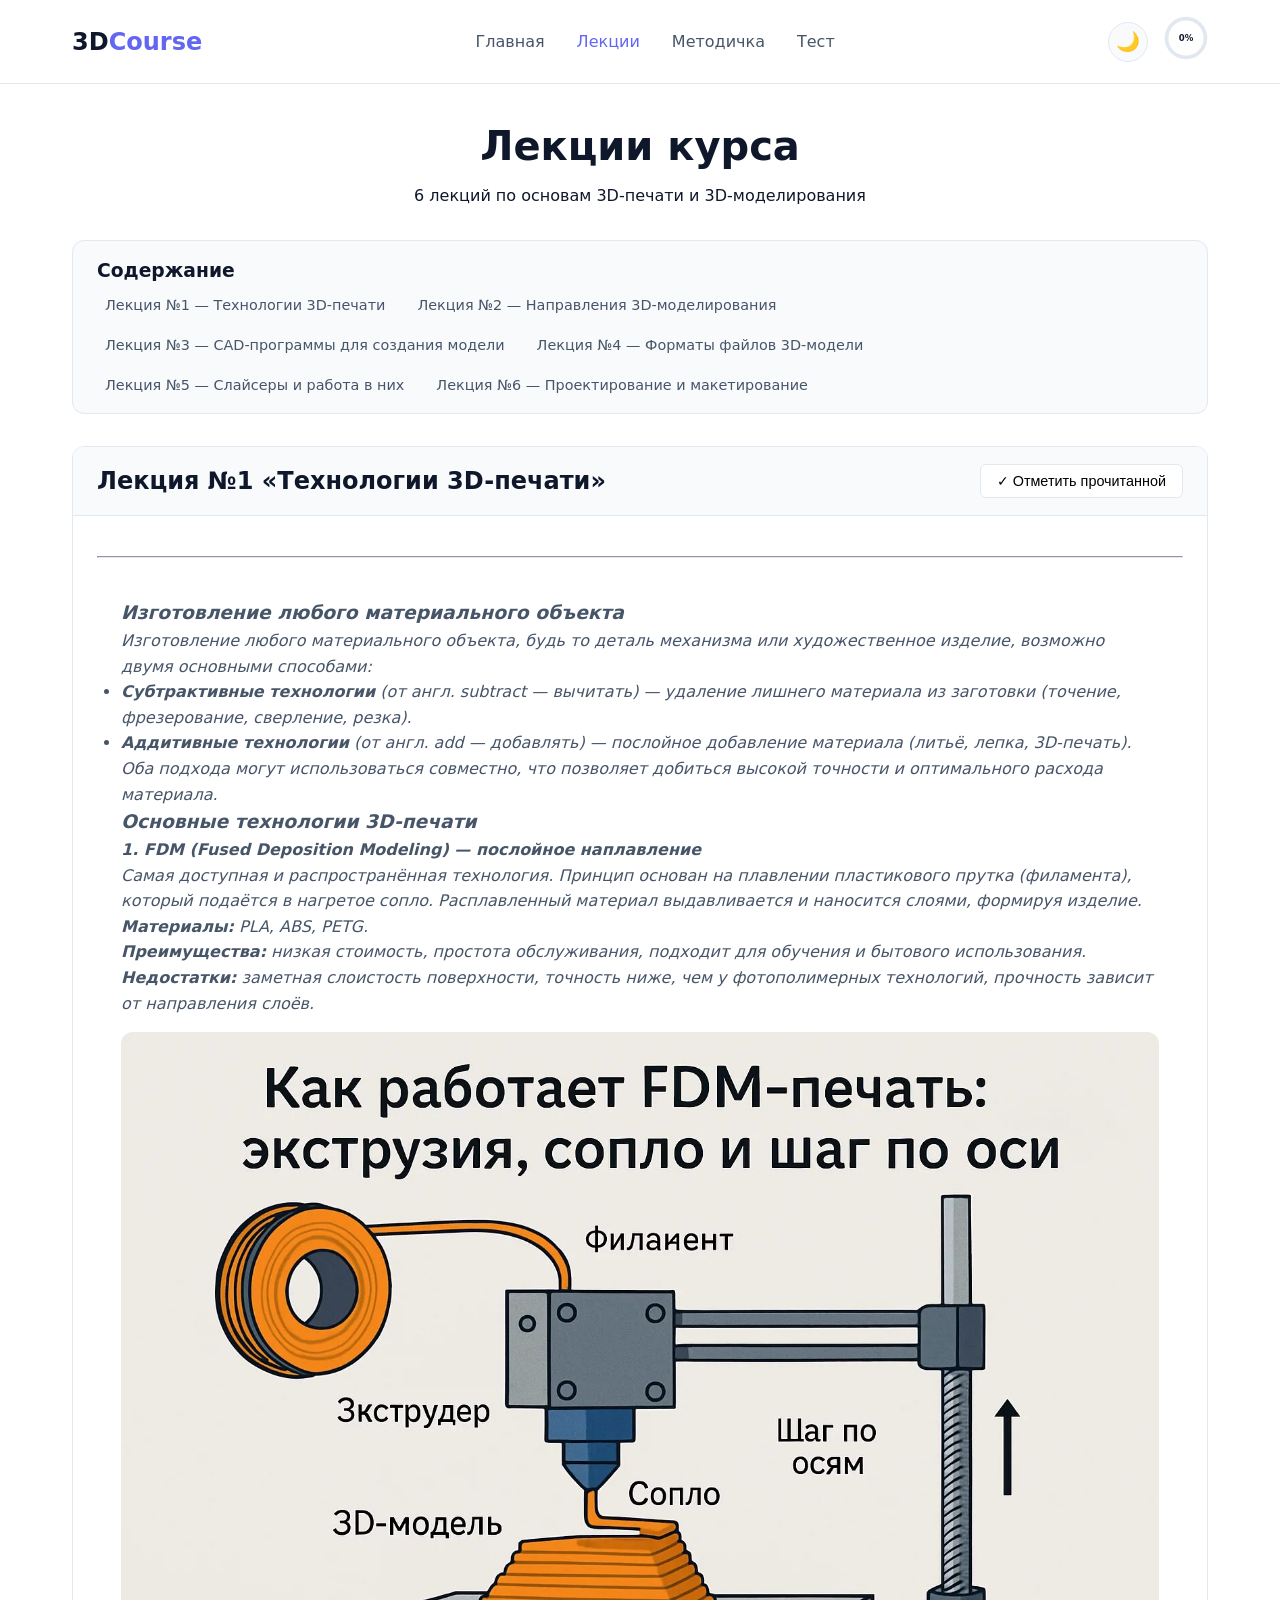
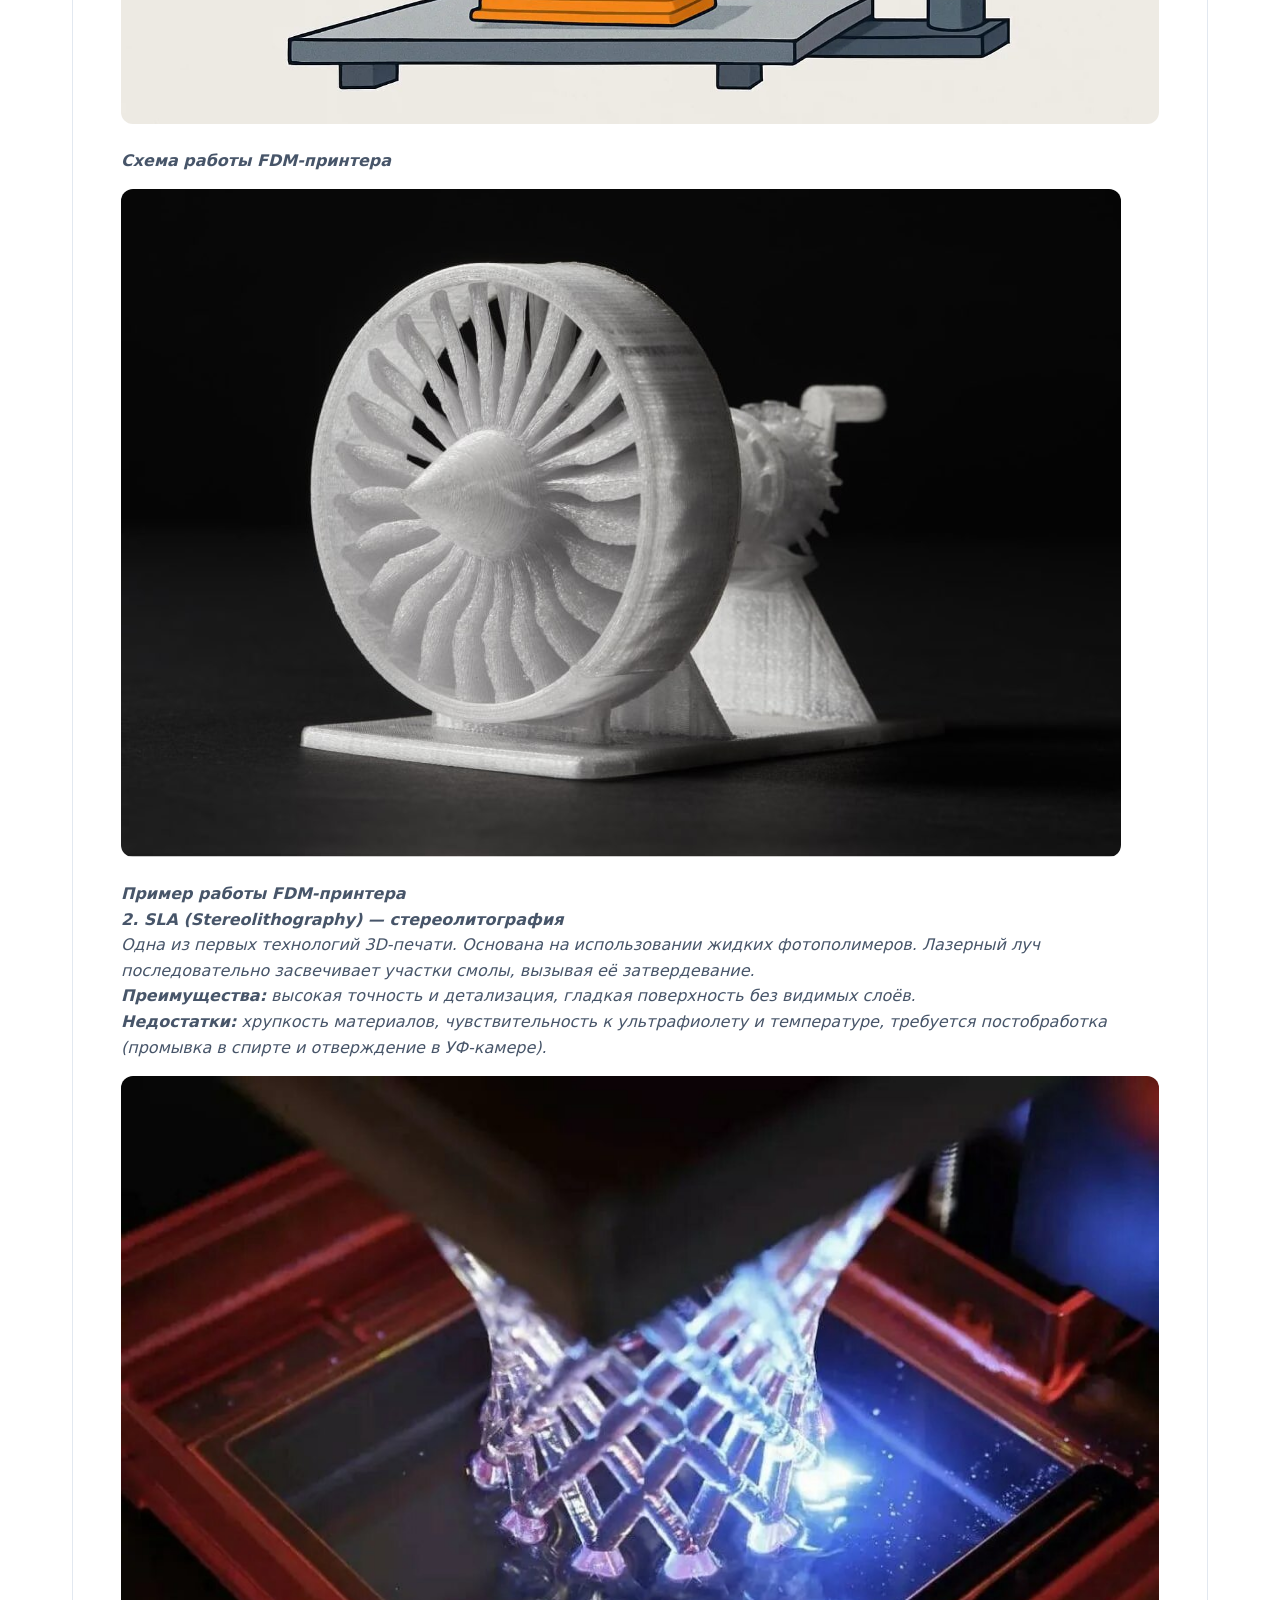
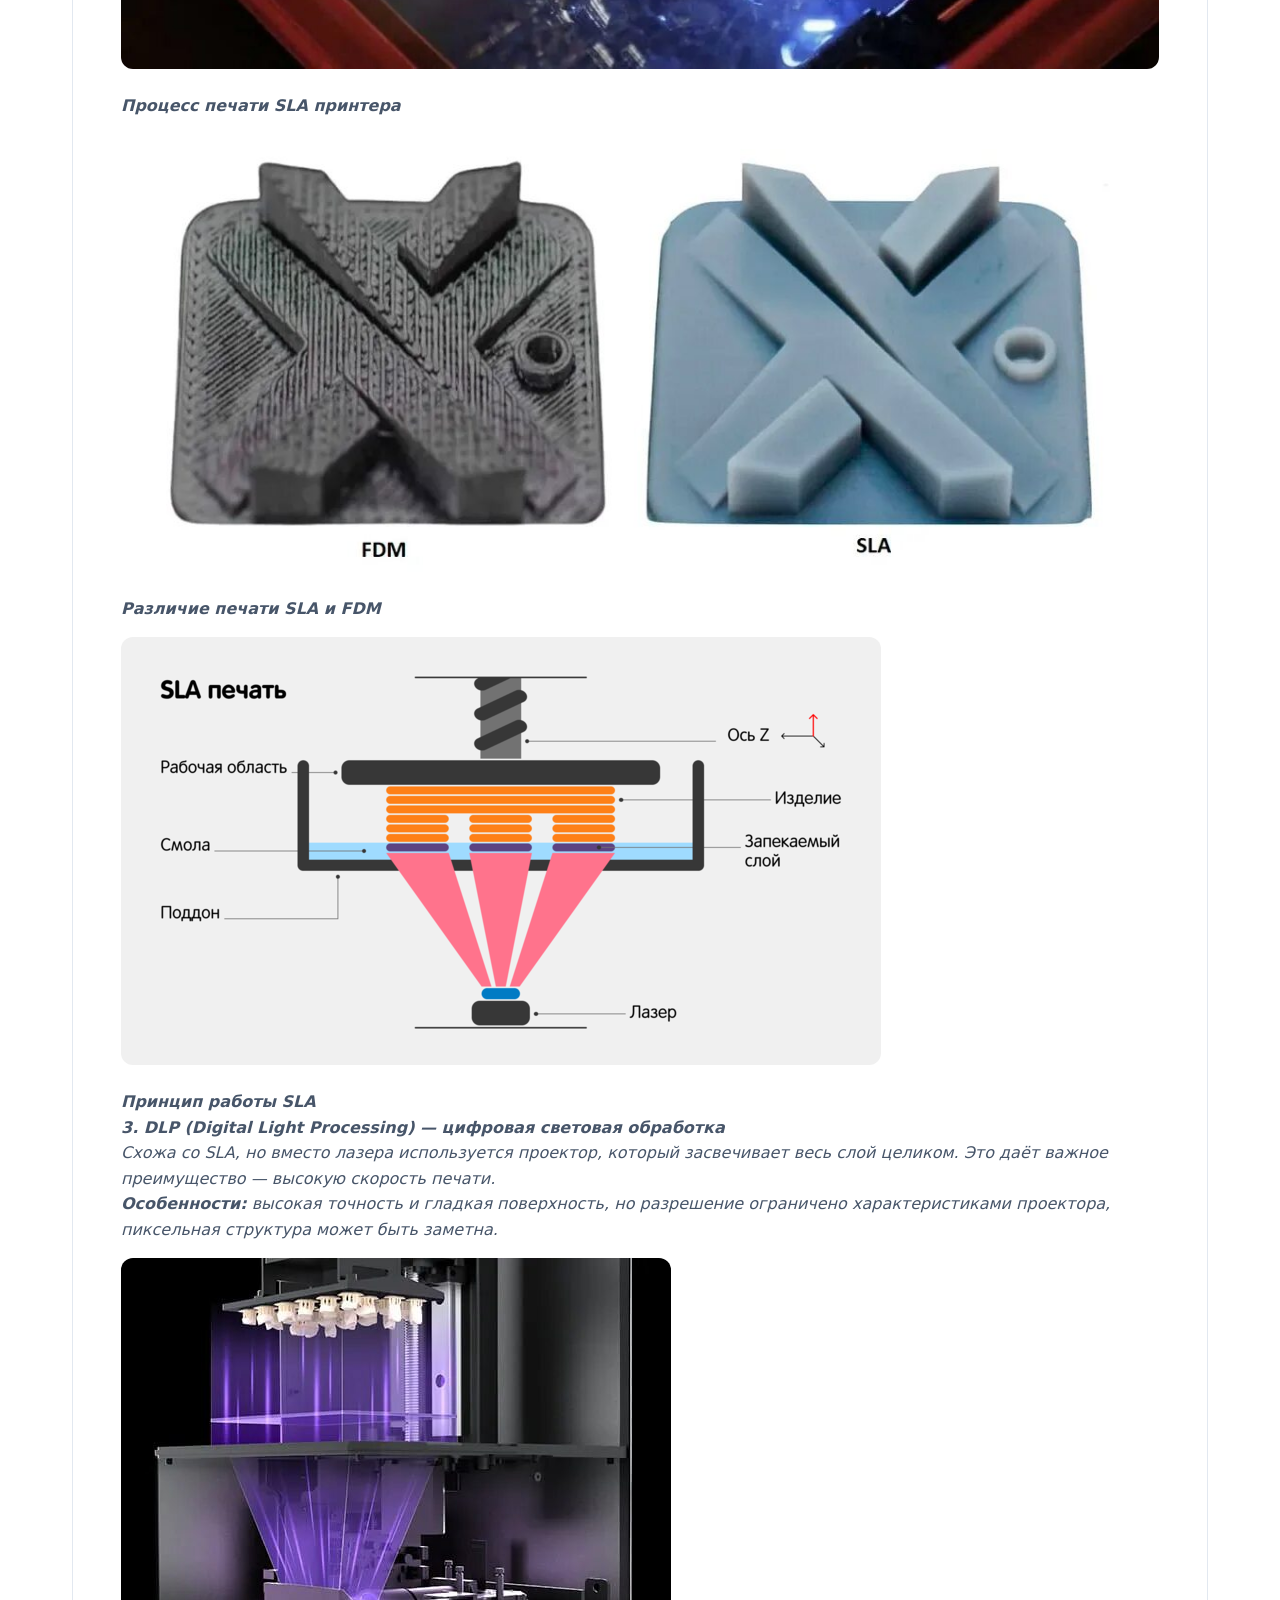
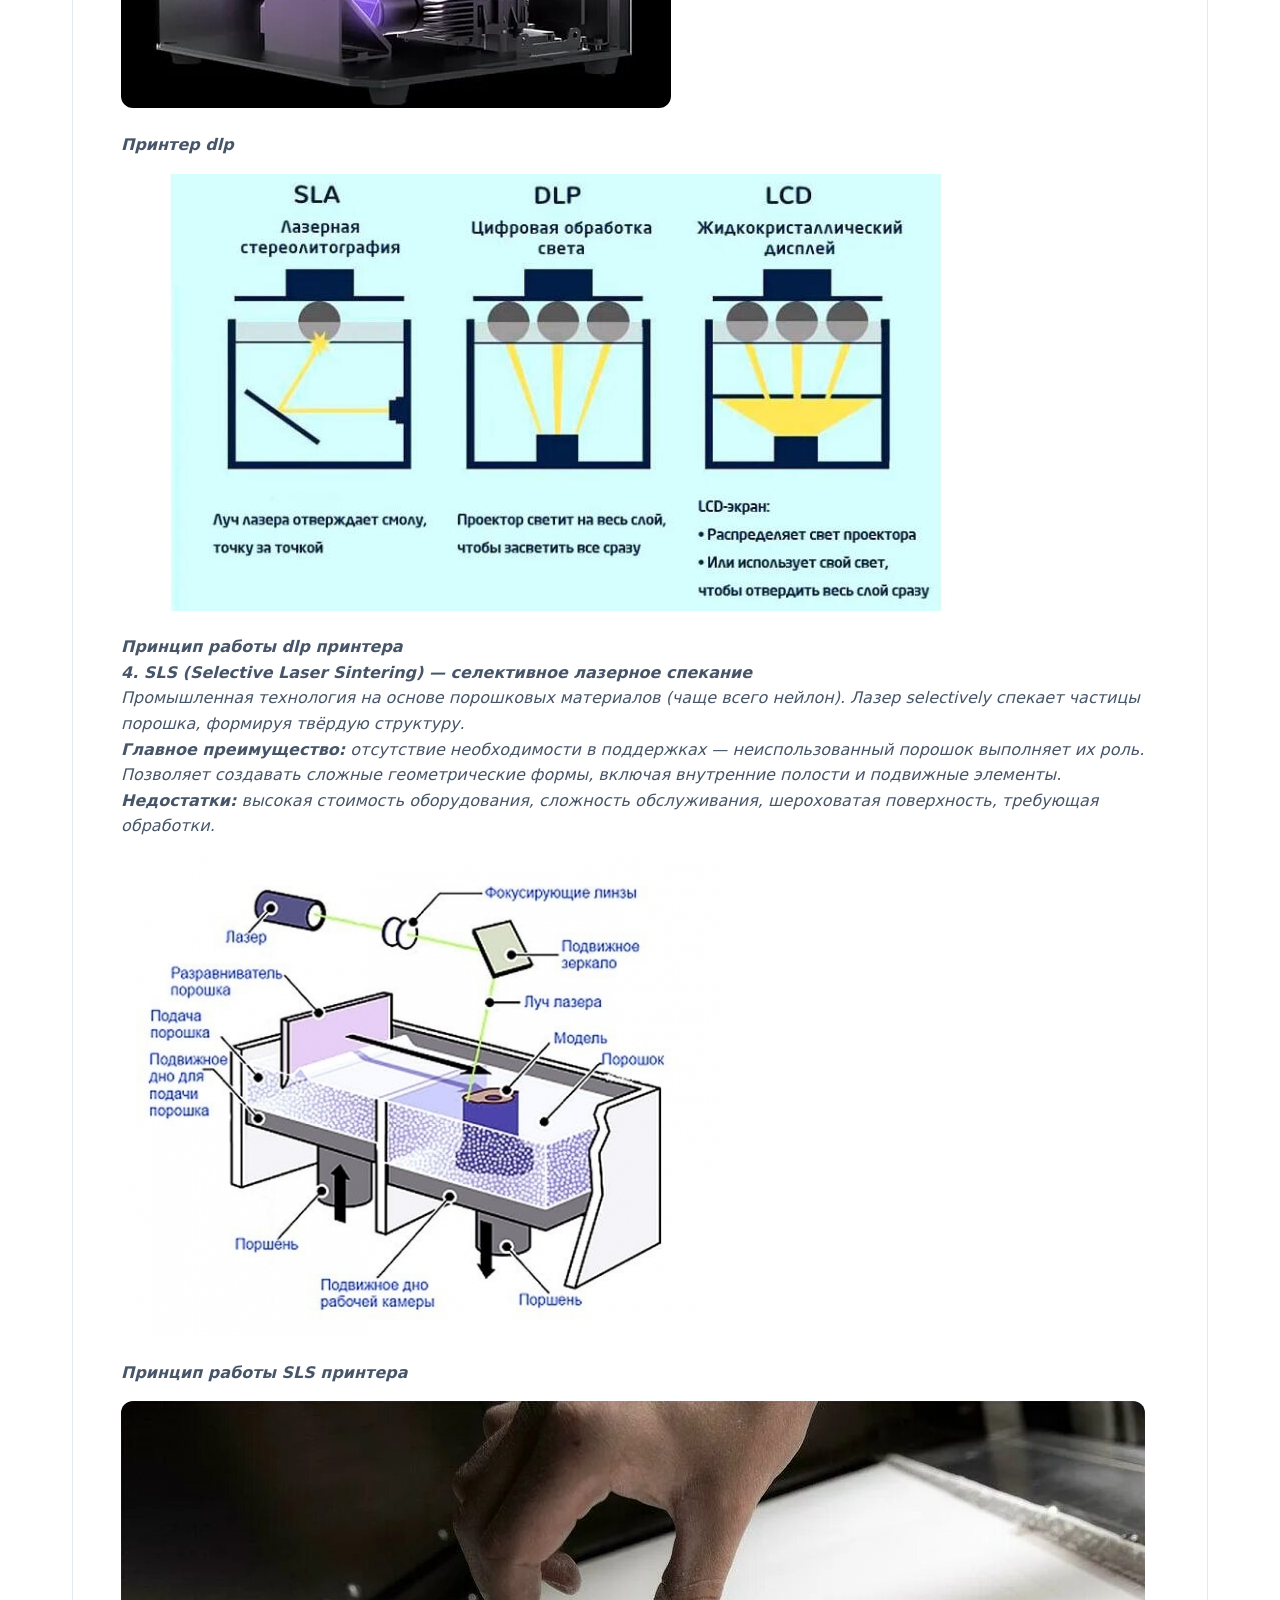
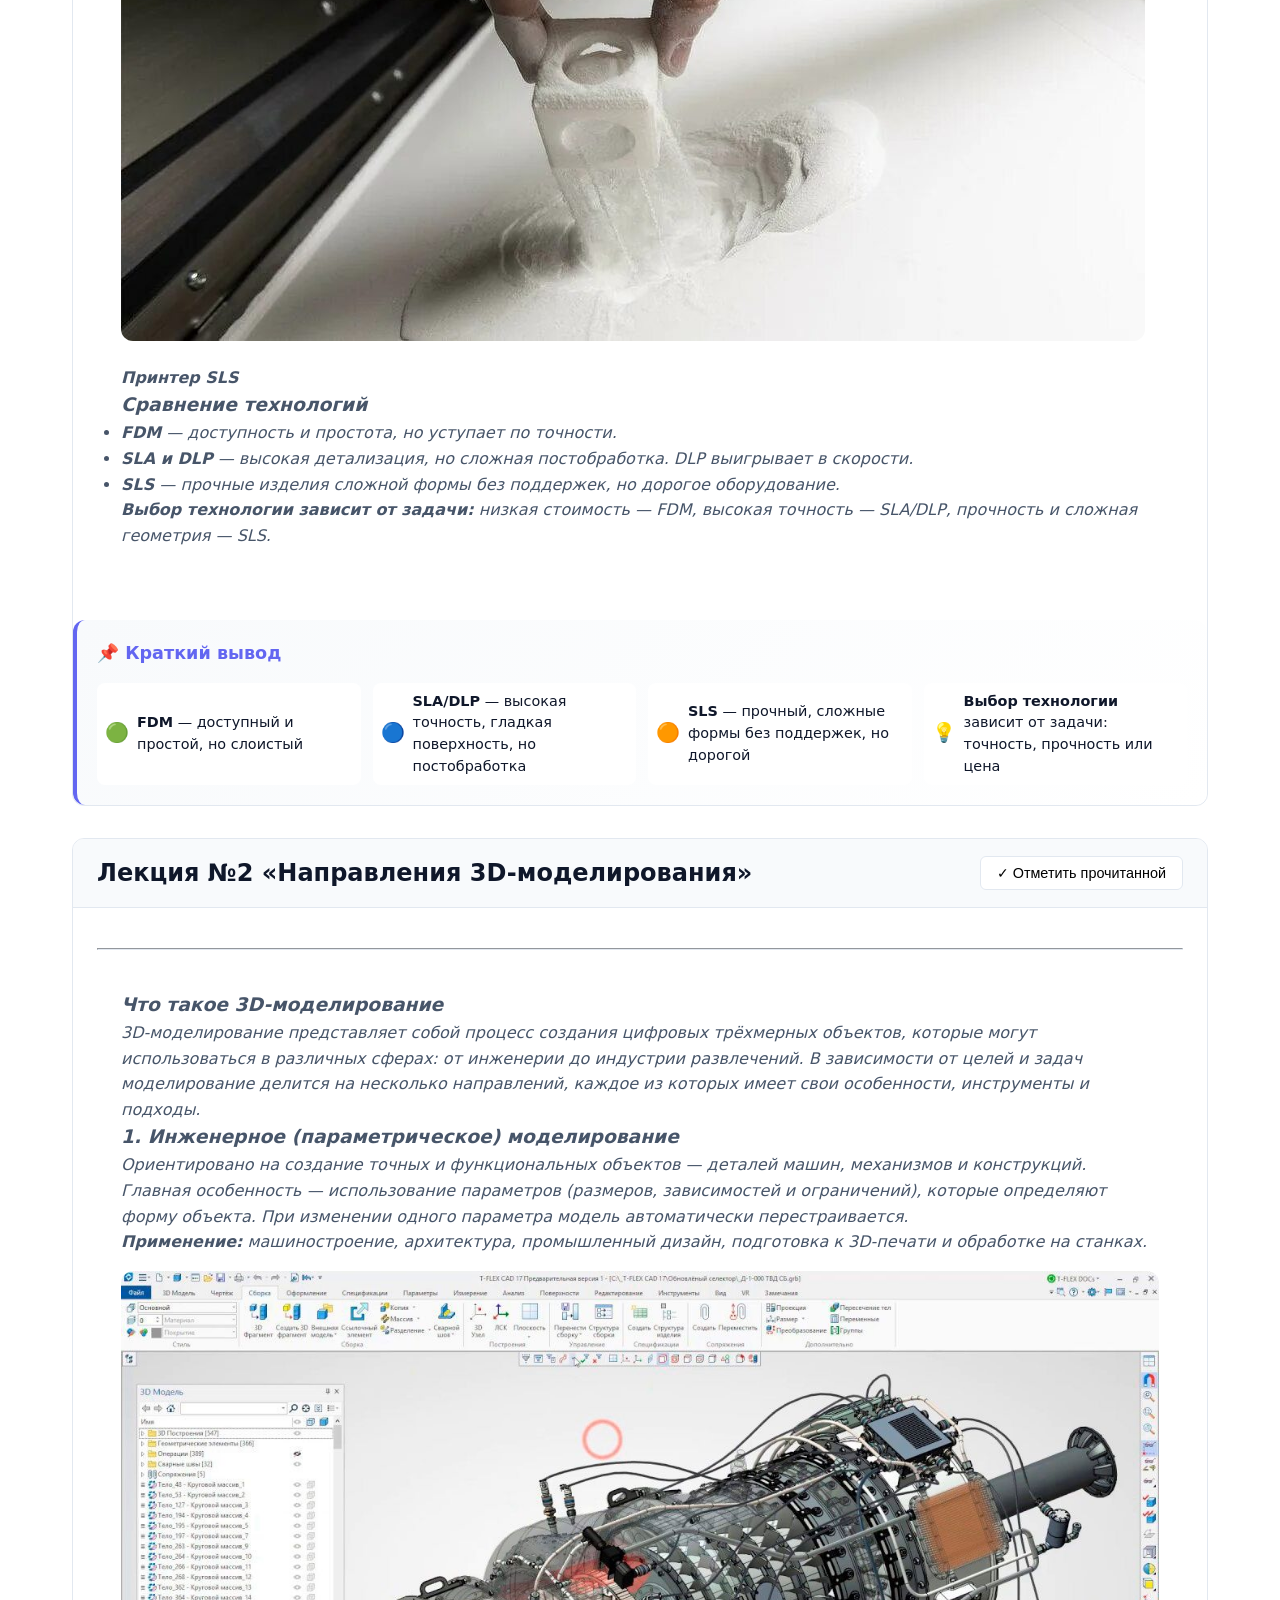
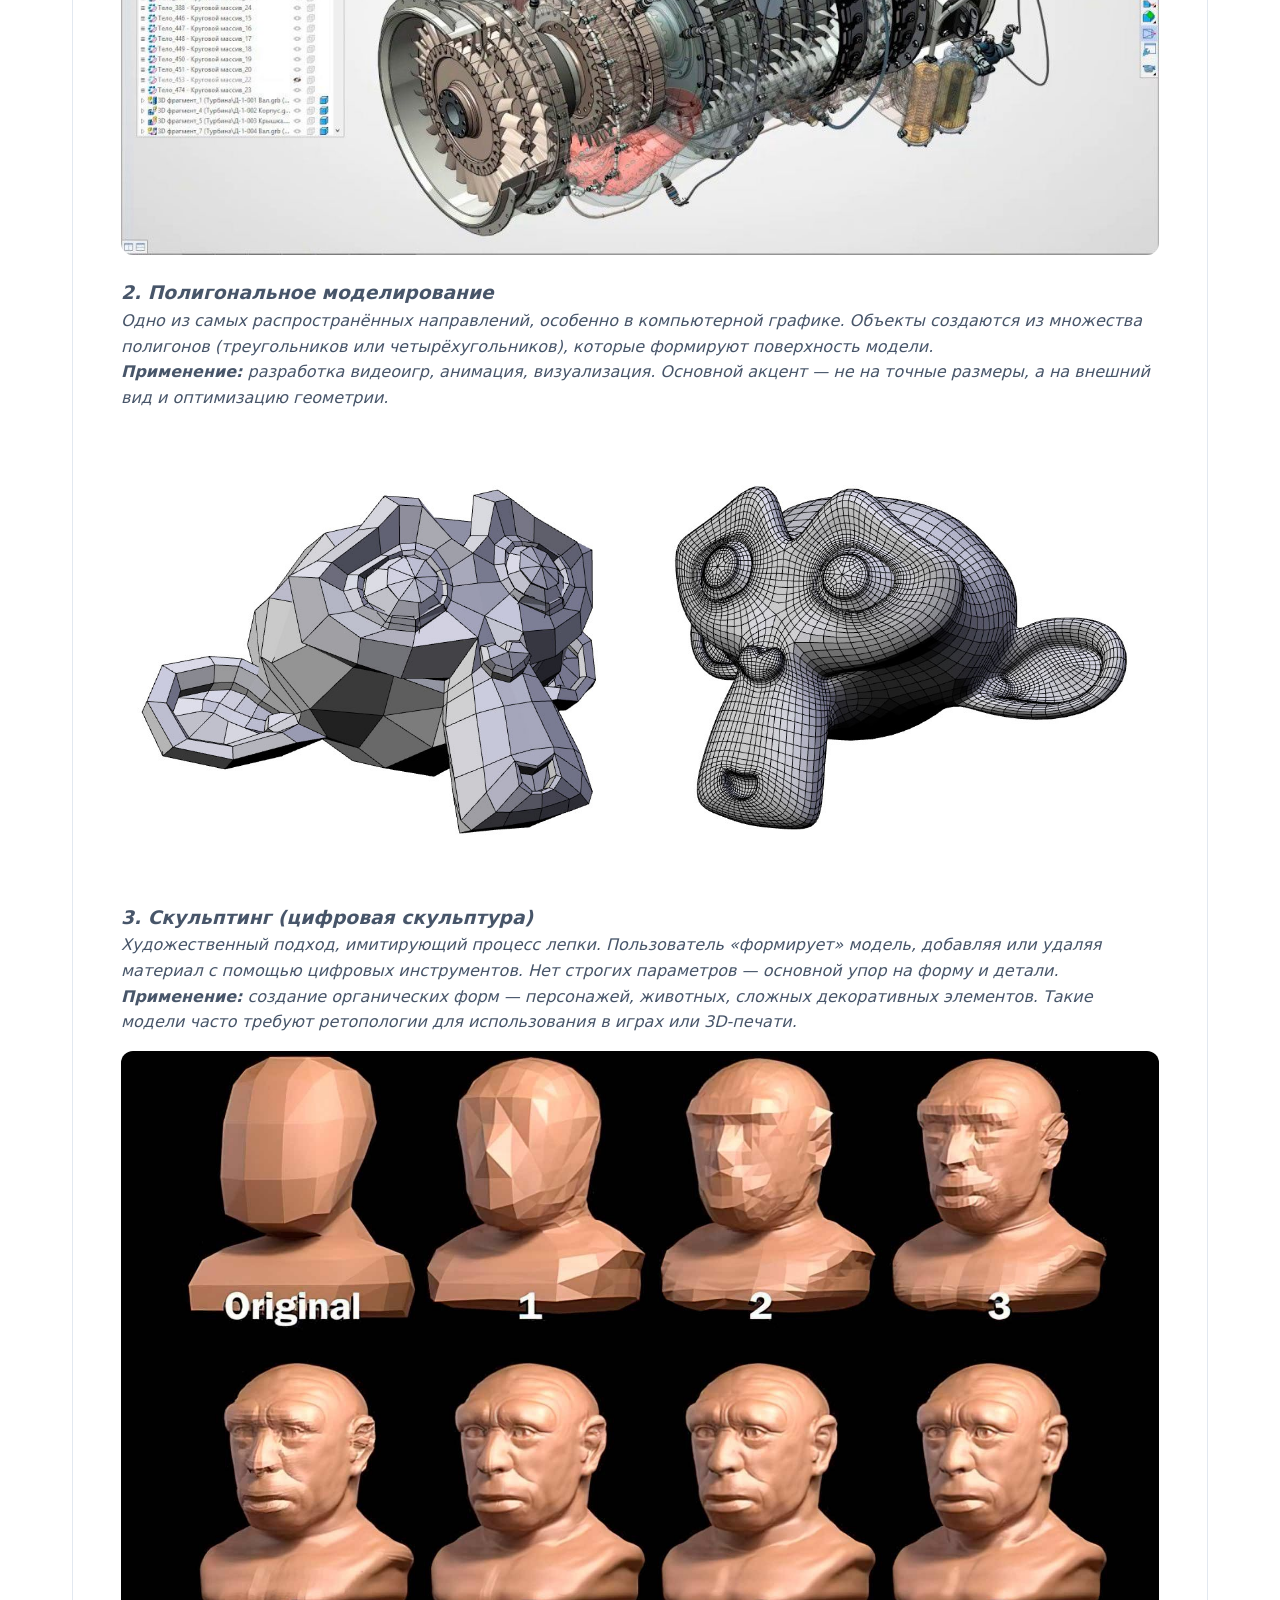
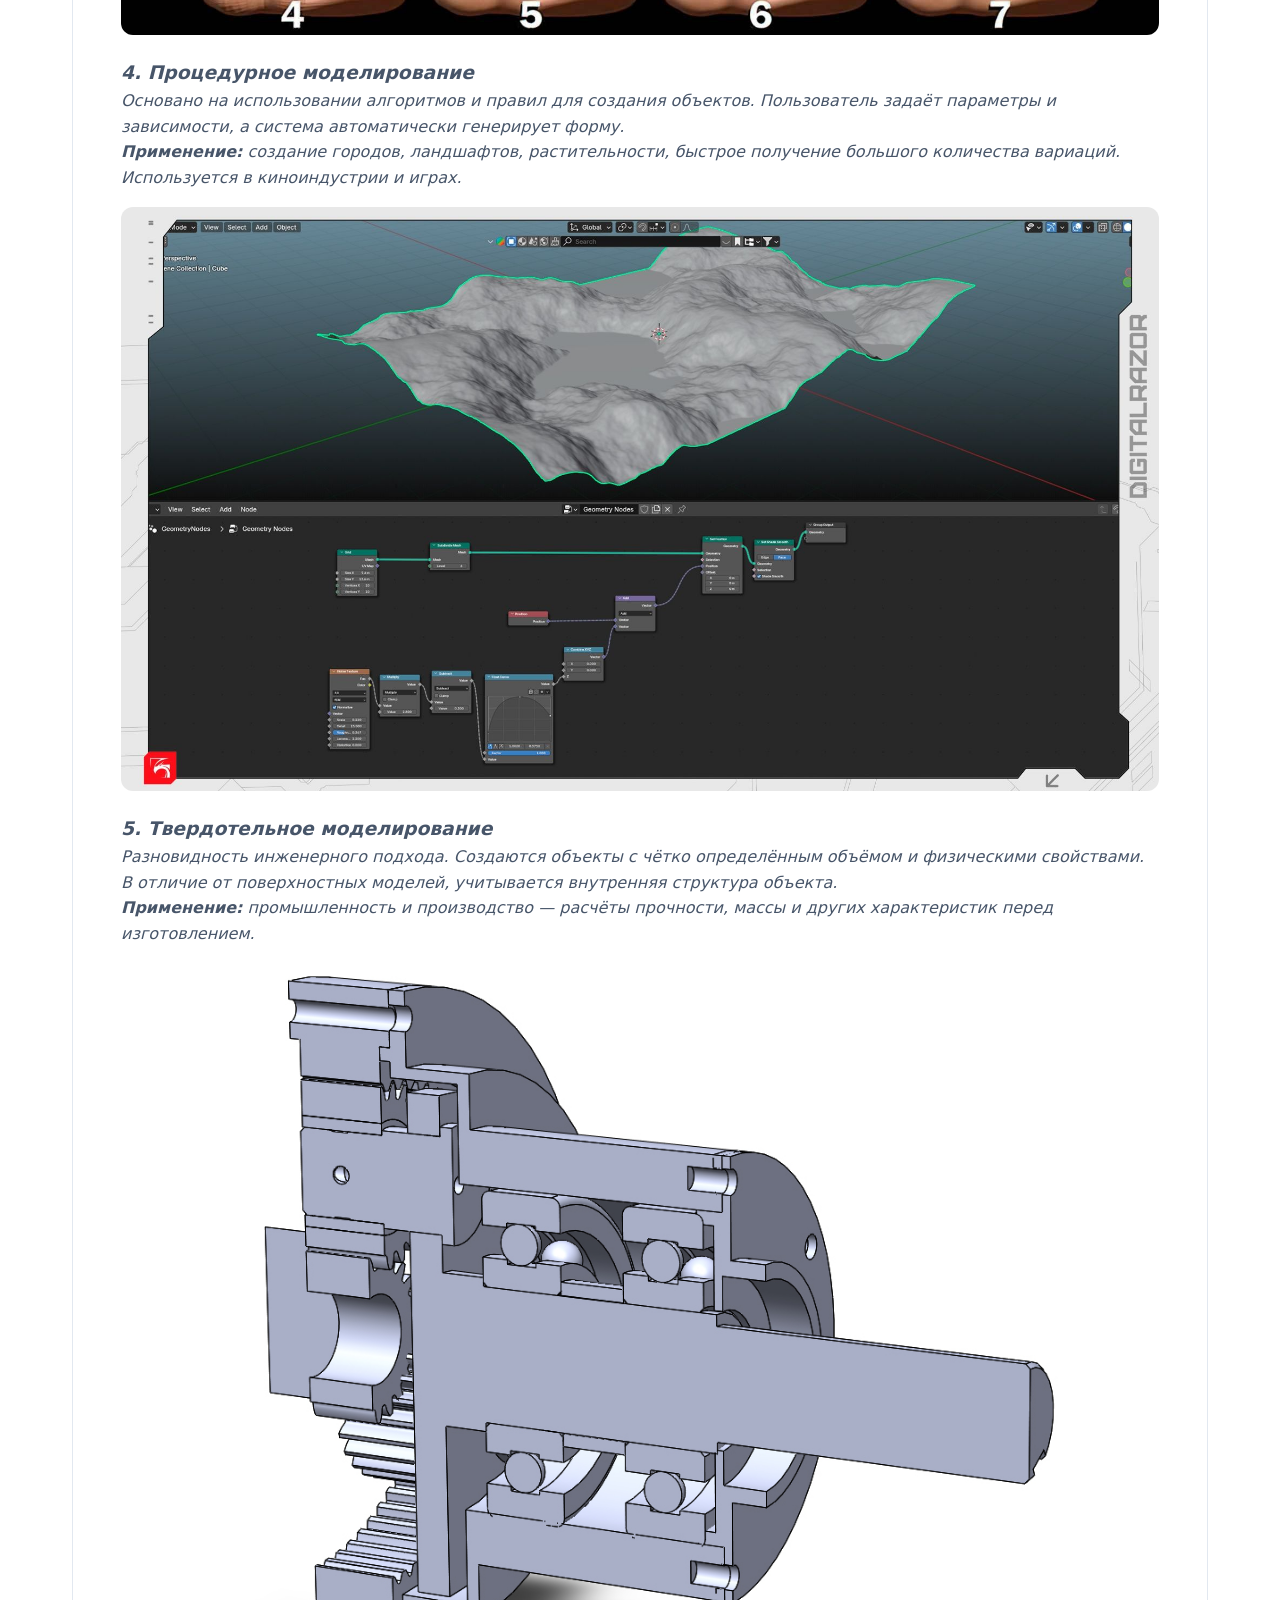
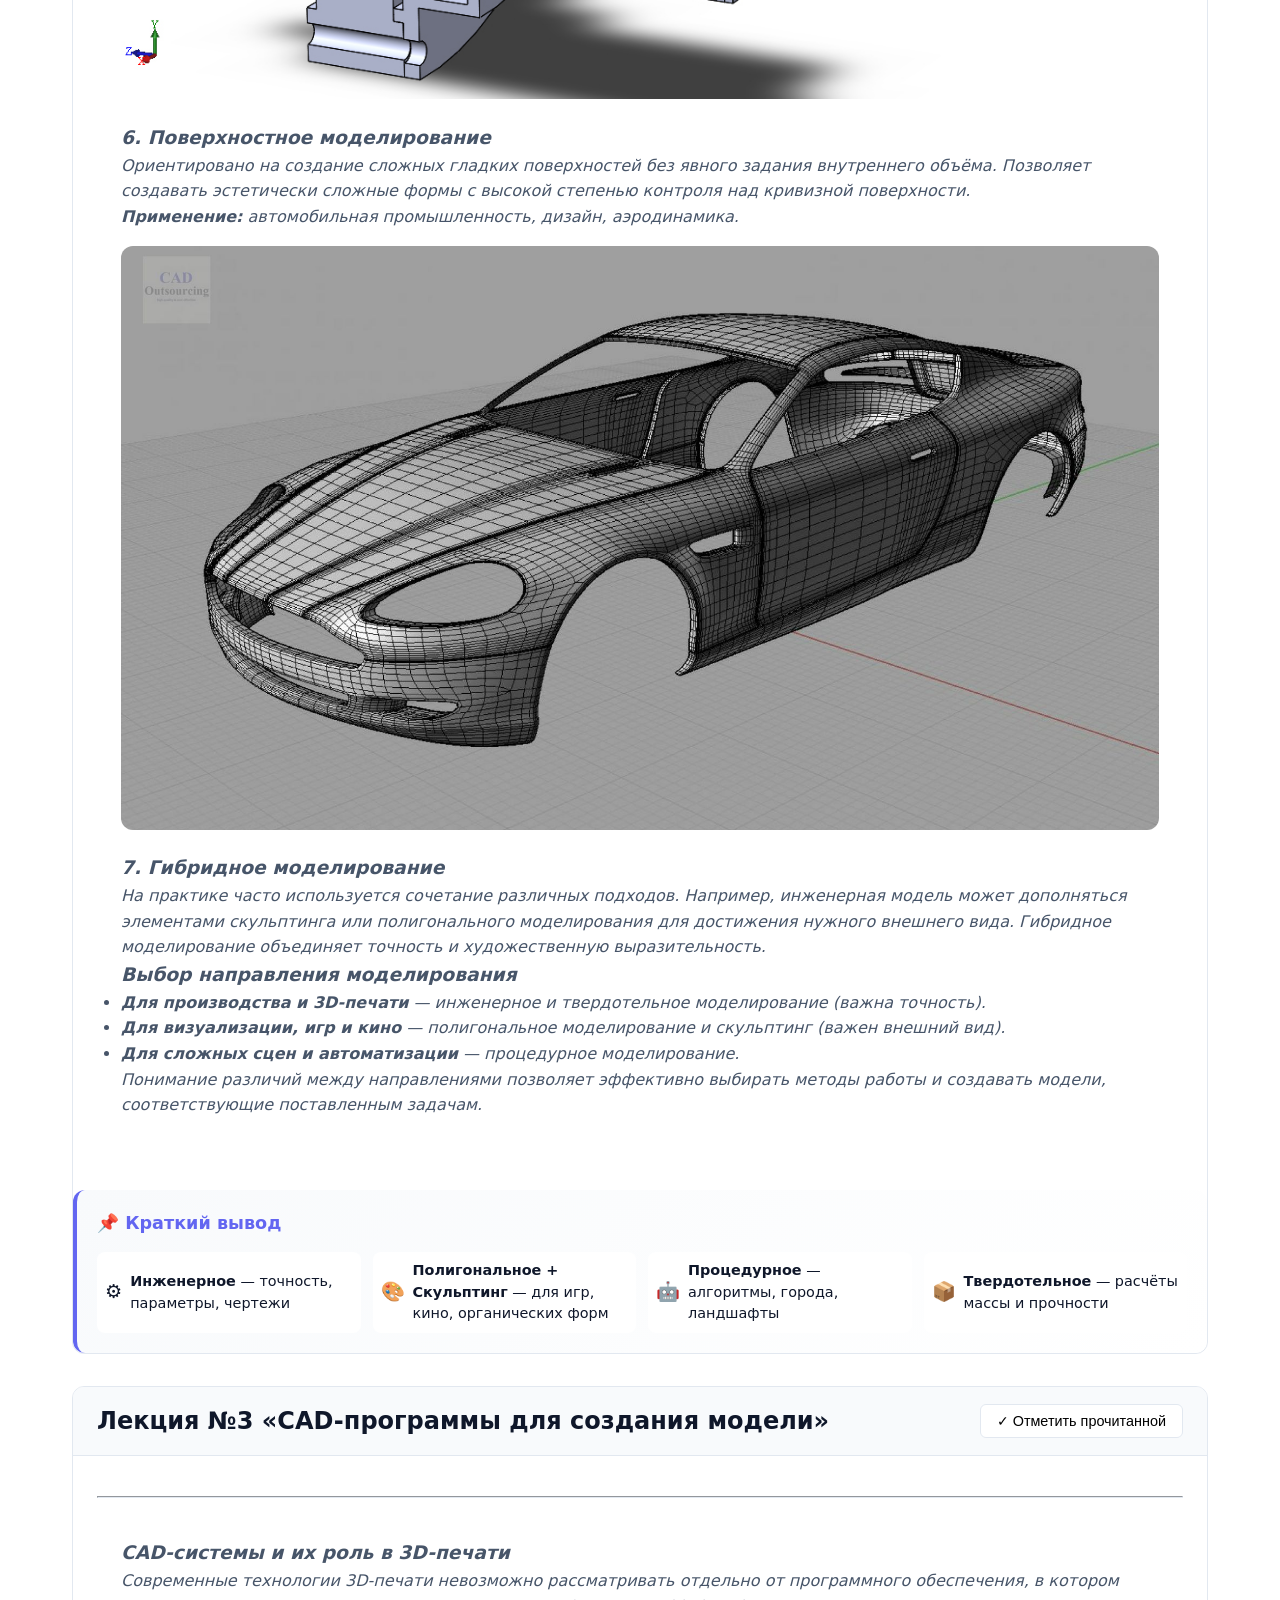
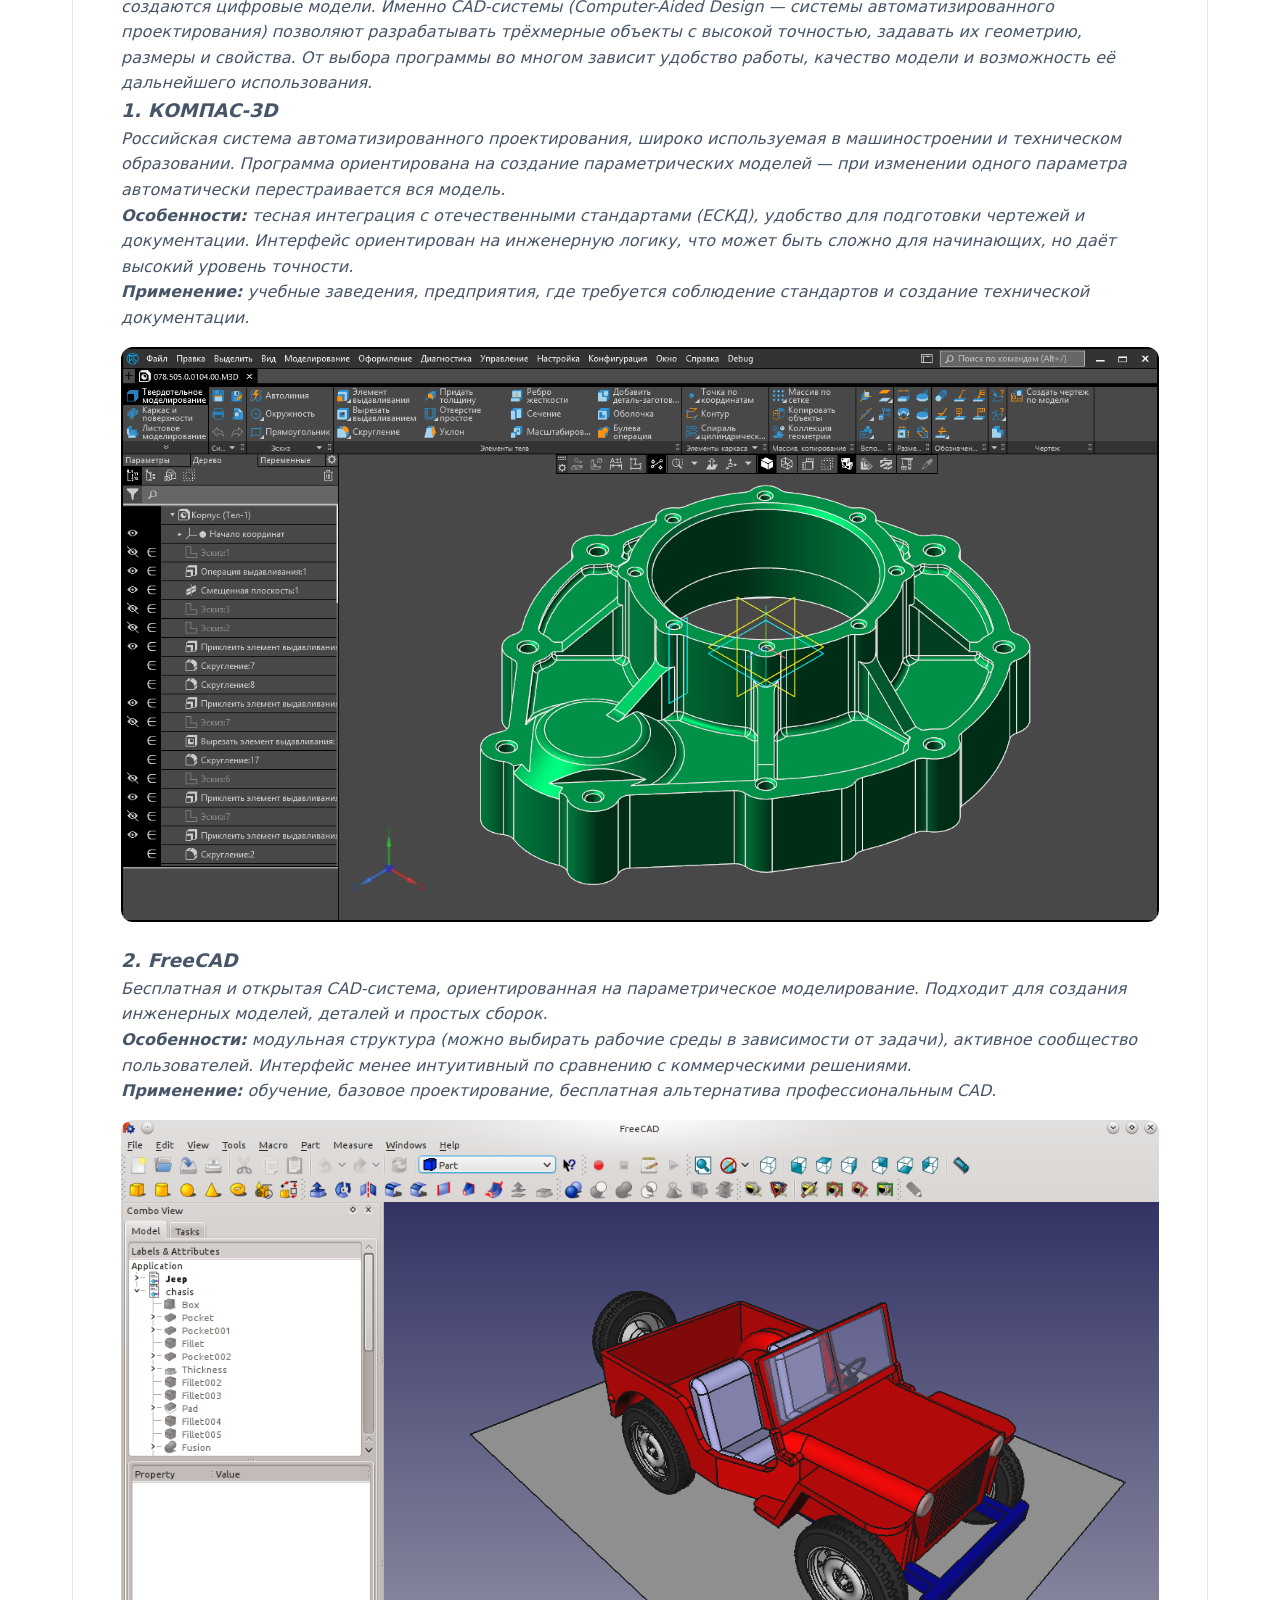
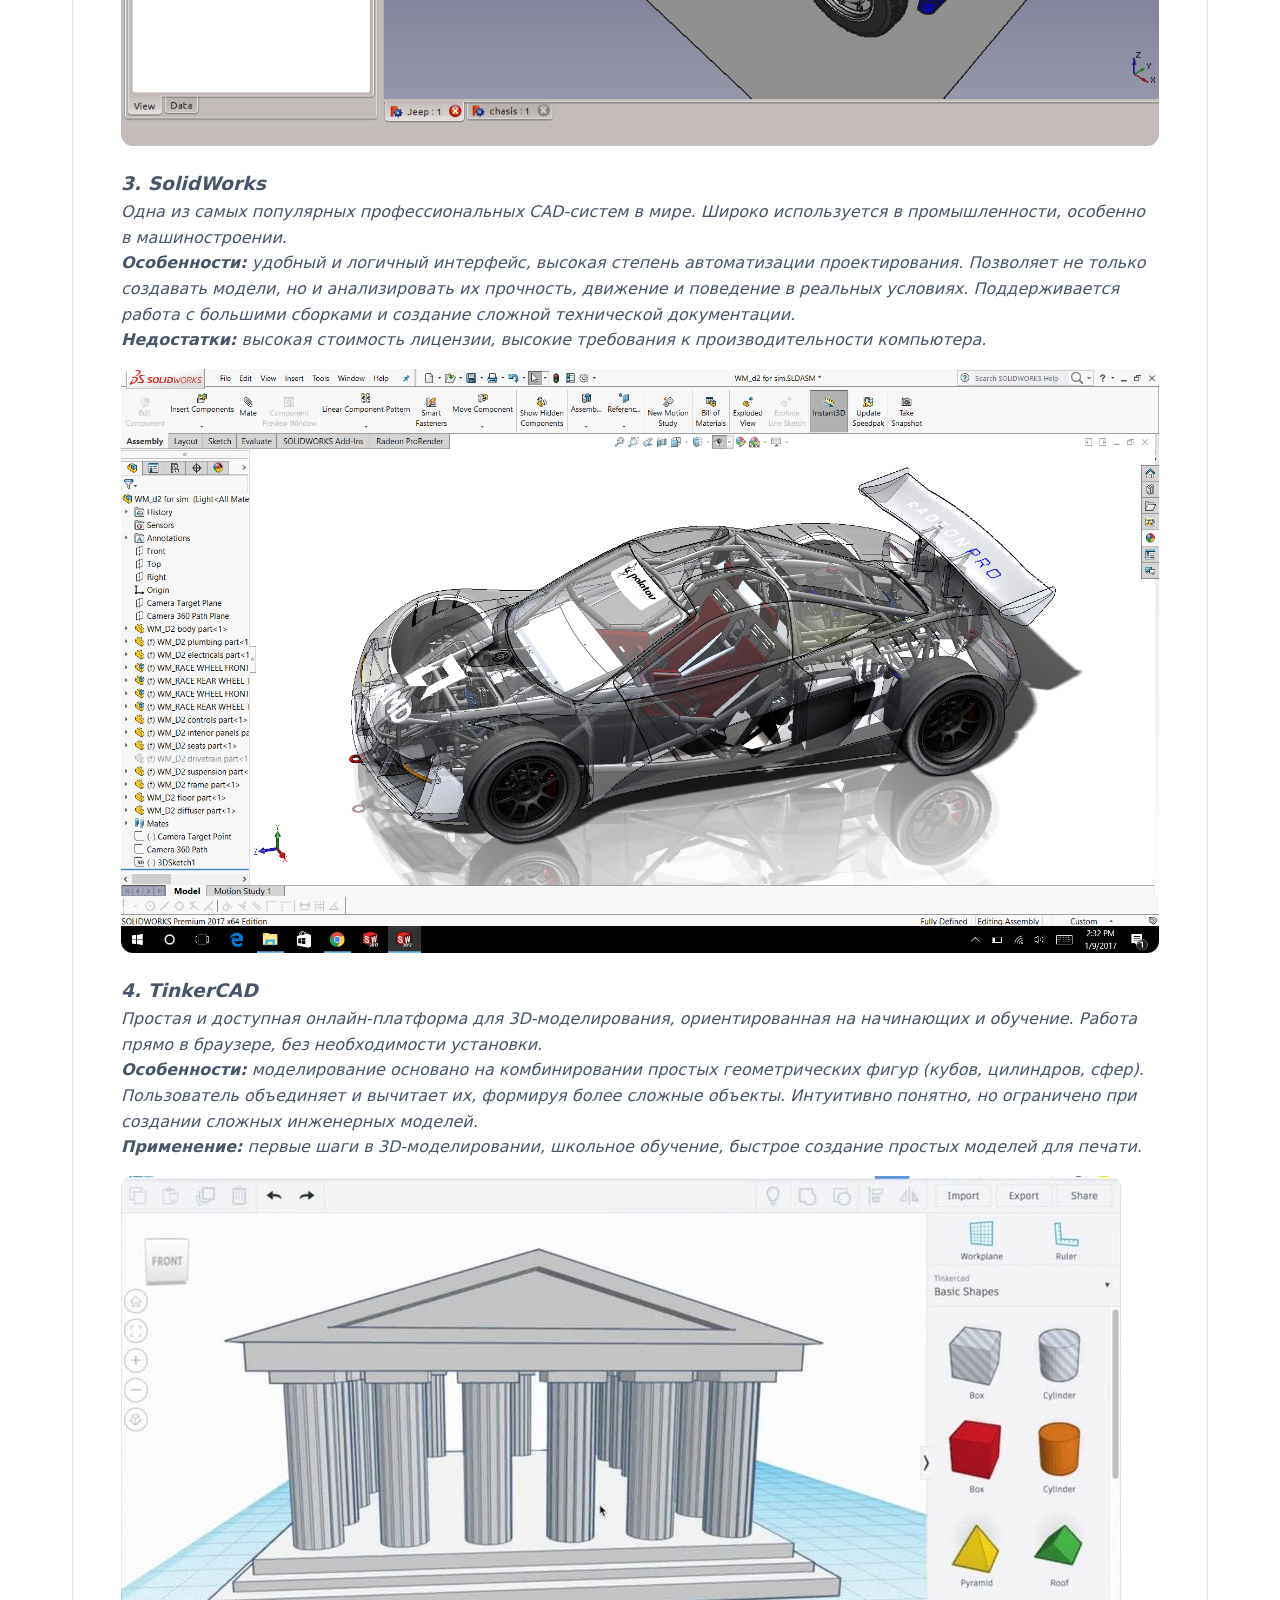
==== commit dd69d9d8: "update lec" ====
--- a/lectures.html
+++ b/lectures.html
@@ -57,13 +57,6 @@
                 </div>
                 <div class="lecture-content">
                     <div class="placeholder-content">
-                        <p><strong>Здесь будет текст лекции №1.</strong></p>
-                        <p>▸ Что такое аддитивные и субтрактивные технологии<br>
-                        ▸ FDM — послойное наплавление<br>
-                        ▸ SLA — стереолитография<br>
-                        ▸ DLP — цифровая световая обработка<br>
-                        ▸ SLS — селективное лазерное спекание<br>
-                        ▸ Сравнение технологий и области применения</p>
                         <hr>
                         <p><em>
                             <div class="lecture-content">
@@ -165,13 +158,6 @@
                 </div>
                 <div class="lecture-content">
                     <div class="placeholder-content">
-                        <p><strong>Здесь будет текст лекции №2.</strong></p>
-                        <p>▸ Инженерное (параметрическое) моделирование<br>
-                        ▸ Полигональное моделирование<br>
-                        ▸ Скульптинг (цифровая скульптура)<br>
-                        ▸ Процедурное моделирование<br>
-                        ▸ Твердотельное моделирование<br>
-                        ▸ Поверхностное и гибридное моделирование</p>
                         <hr>
                         <p><em>
                             <div class="lecture-content">
@@ -259,14 +245,6 @@
                 </div>
                 <div class="lecture-content">
                     <div class="placeholder-content">
-                        <p><strong>Здесь будет текст лекции №3.</strong></p>
-                        <p>▸ КОМПАС-3D<br>
-                        ▸ FreeCAD<br>
-                        ▸ SolidWorks<br>
-                        ▸ TinkerCAD<br>
-                        ▸ Autodesk Fusion 360<br>
-                        ▸ Blender<br>
-                        ▸ Сравнение CAD-программ</p>
                         <hr>
                         <p><em>
                             <div class="lecture-content">
@@ -359,13 +337,6 @@
                 </div>
                 <div class="lecture-content">
                     <div class="placeholder-content">
-                        <p><strong>Здесь будет текст лекции №4.</strong></p>
-                        <p>▸ STL — самый распространённый формат<br>
-                        ▸ OBJ — поддержка цвета и текстур<br>
-                        ▸ 3MF — современная альтернатива STL<br>
-                        ▸ AMF — улучшенный формат<br>
-                        ▸ STEP и IGES — инженерные форматы<br>
-                        ▸ Сравнение форматов и типичные ошибки</p>
                         <hr>
                         <p><em>
                             <div class="lecture-content">
@@ -457,13 +428,6 @@
                 </div>
                 <div class="lecture-content">
                     <div class="placeholder-content">
-                        <p><strong>Здесь будет текст лекции №5.</strong></p>
-                        <p>▸ Принцип работы слайсера<br>
-                        ▸ Основные параметры печати<br>
-                        ▸ Поддержки и адгезия<br>
-                        ▸ Популярные слайсеры (Ultimaker Cura, PrusaSlicer, Simplify3D)<br>
-                        ▸ Этапы работы в слайсере<br>
-                        ▸ Типичные ошибки</p>
                         <hr>
                         <p><em>
                             <div class="lecture-content">
@@ -500,9 +464,20 @@
     <h3>Популярные слайсеры</h3>
     <ul>
         <li><strong>Ultimaker Cura</strong> — один из самых популярных и универсальных слайсеров. Бесплатный, поддерживает широкий спектр принтеров, предлагает как базовые, так и расширенные настройки. Подходит как для начинающих, так и для опытных пользователей.</li>
+                                <img src="img/cura.png" alt="cura" class="lecture-image">
+                                <p></p> 
+
         <li><strong>PrusaSlicer</strong> — отличается высокой точностью настроек и хорошей оптимизацией печати. Активно развивается, предлагает удобные профили для различных материалов и принтеров.</li>
+                                <img src="img/prusa.jpg" alt="prusa" class="lecture-image">
+                                <p></p> 
+
         <li><strong>Simplify3D</strong> — коммерческое решение с расширенными возможностями управления процессом печати. Предоставляет детальный контроль над параметрами, но требует покупки лицензии.</li>
+                                <img src="img/simp.png" alt="simp" class="lecture-image">
+                                <p></p>
+
         <li><strong>IdeaMaker</strong> — ориентирован на удобство работы, предлагает гибкие настройки и хорошие инструменты для работы с поддержками.</li>
+                                <img src="img/idea.png" alt="idea" class="lecture-image">
+                                <p></p> 
     </ul>
 
     <h3>Этапы работы в слайсере</h3>
@@ -562,13 +537,6 @@
                 </div>
                 <div class="lecture-content">
                     <div class="placeholder-content">
-                        <p><strong>Здесь будет текст лекции №6.</strong></p>
-                        <p>▸ Особенности проектирования под 3D-печать<br>
-                        ▸ Учёт допусков и соединений<br>
-                        ▸ Макетирование и прототипирование<br>
-                        ▸ Этапы разработки изделия<br>
-                        ▸ Оптимизация моделей<br>
-                        ▸ Модульное проектирование</p>
                         <hr>
                         <p><em>
                             <div class="lecture-content">
